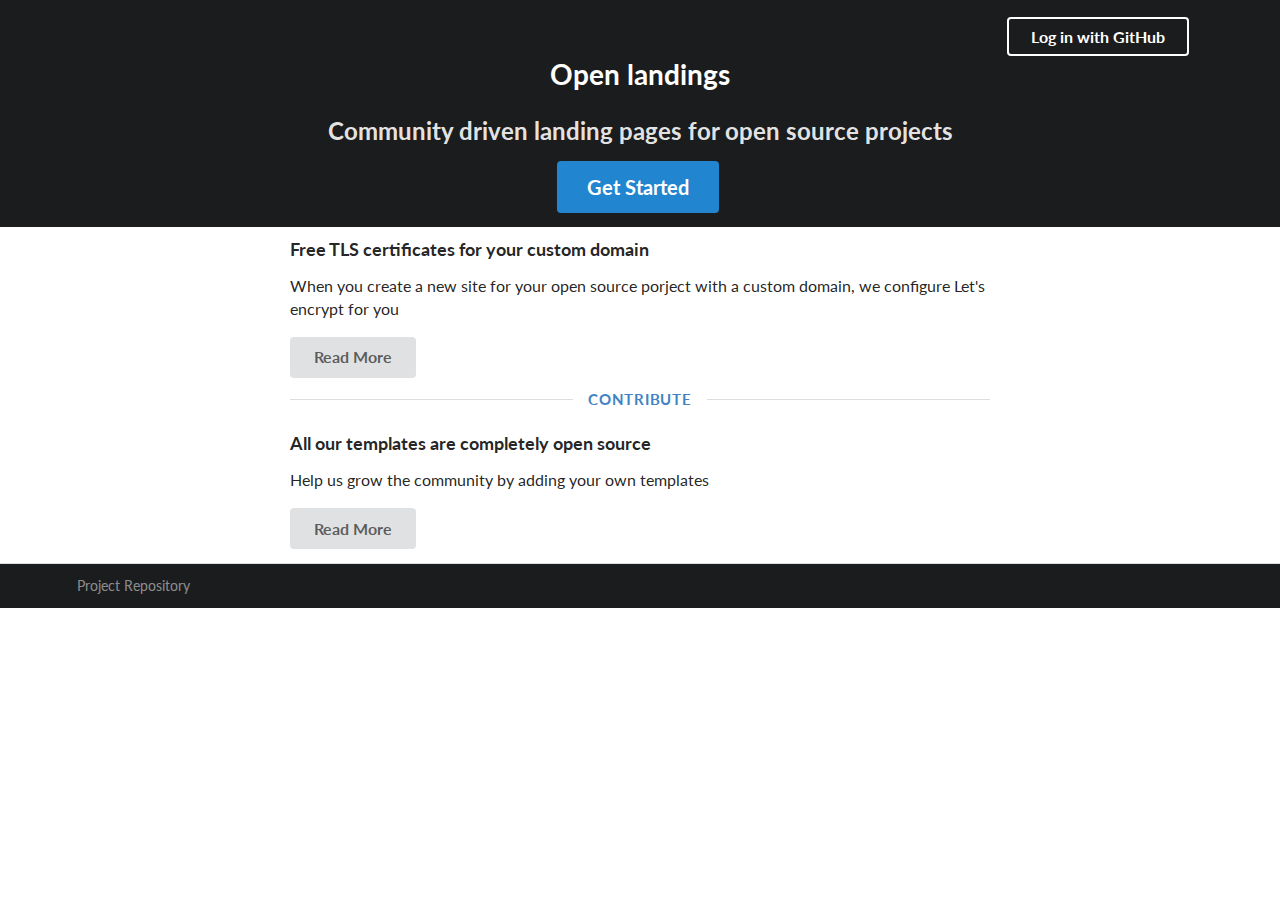
==== views/home/index.html @ f4d67067 "Add css components." ====
<!DOCTYPE html>
<html>
<head>
  <!-- Standard Meta -->
  <meta charset="utf-8" />
  <meta http-equiv="X-UA-Compatible" content="IE=edge,chrome=1" />
  <meta name="viewport" content="width=device-width, initial-scale=1.0, maximum-scale=1.0">

  <!-- Site Properties -->
  <title>Open landings</title>
  <link rel="stylesheet" type="text/css" href="/static/css/components/reset.css">
  <link rel="stylesheet" type="text/css" href="/static/css/components/site.css">
  <link rel="stylesheet" type="text/css" href="/static/css/components/container.css">
  <link rel="stylesheet" type="text/css" href="/static/css/components/grid.css">
  <link rel="stylesheet" type="text/css" href="/static/css/components/header.css">
  <link rel="stylesheet" type="text/css" href="/static/css/components/image.css">
  <link rel="stylesheet" type="text/css" href="/static/css/components/menu.css">
  <link rel="stylesheet" type="text/css" href="/static/css/components/divider.css">
  <link rel="stylesheet" type="text/css" href="/static/css/components/dropdown.css">
  <link rel="stylesheet" type="text/css" href="/static/css/components/segment.css">
  <link rel="stylesheet" type="text/css" href="/static/css/components/button.css">
  <link rel="stylesheet" type="text/css" href="/static/css/components/list.css">
  <link rel="stylesheet" type="text/css" href="/static/css/components/icon.css">

  <link rel="stylesheet" href="/static/css/octicons.css">
  <link rel="stylesheet" href="/static/css/home.css">
  <link rel="stylesheet" href="/static/css/main.css">
</head>
<body>

<!-- Page Contents -->
<div class="pusher">
  <div class="ui inverted vertical masthead center aligned segment">

    <div class="ui container">
      <div class="ui large secondary inverted menu">
	<a class="item"><span class="mega-octicon octicon-home"></span></a>
        <div class="right item">
          <a class="ui inverted button" href="/login"><span class="octicon octicon-mark-github"></span> Log in with GitHub</a>
        </div>
      </div>
    </div>

    <div class="ui text container">
      <h1 class="ui inverted header">
        Open landings
      </h1>
      <h2>Community driven landing pages for open source projects</h2>
      <a href="/login"><div class="ui huge primary button">Get Started</div></a>
    </div>

  </div>

  <div class="ui vertical stripe segment">
    <div class="ui text container">
      <h3 class="ui header">Free TLS certificates for your custom domain</h3>
      <p>When you create a new site for your open source porject with a custom domain, we configure Let's encrypt for you</p>
      <a class="ui large button">Read More</a>
      <h4 class="ui horizontal header divider">
        <a href="#">Contribute</a>
      </h4>
      <h3 class="ui header">All our templates are completely open source</h3>
      <p>Help us grow the community by adding your own templates</p>
      <a class="ui large button">Read More</a>
    </div>
  </div>

  <div class="ui inverted vertical footer segment">
    <div class="ui container">
      <div class="ui stackable inverted divided equal height stackable grid">
        <div class="three wide column">
          <div class="ui inverted link list">
            <a href="h" class="item"><span class="octicon octicon-mark-github"></span> Project Repository</a>
          </div>
        </div>
      </div>
    </div>
  </div>
</div>

</body>

</html>
---- static/css/components/site.css ----
/*!
 * # Semantic UI 2.1.7 - Site
 * http://github.com/semantic-org/semantic-ui/
 *
 *
 * Copyright 2015 Contributors
 * Released under the MIT license
 * http://opensource.org/licenses/MIT
 *
 */


/*******************************
             Page
*******************************/

@import url('https://fonts.googleapis.com/css?family=Lato:400,700,400italic,700italic&subset=latin');
html,
body {
  height: 100%;
}
html {
  font-size: 14px;
}
body {
  margin: 0px;
  padding: 0px;
  overflow-x: hidden;
  min-width: 320px;
  background: #ffffff;
  font-family: 'Lato', 'Helvetica Neue', Arial, Helvetica, sans-serif;
  font-size: 14px;
  line-height: 1.4285em;
  color: rgba(0, 0, 0, 0.87);
  font-smoothing: antialiased;
}


/*******************************
             Headers
*******************************/

h1,
h2,
h3,
h4,
h5 {
  font-family: 'Lato', 'Helvetica Neue', Arial, Helvetica, sans-serif;
  line-height: 1.2857em;
  margin: calc(2rem -  0.14285em ) 0em 1rem;
  font-weight: bold;
  padding: 0em;
}
h1 {
  min-height: 1rem;
  font-size: 2rem;
}
h2 {
  font-size: 1.714rem;
}
h3 {
  font-size: 1.28rem;
}
h4 {
  font-size: 1.071rem;
}
h5 {
  font-size: 1rem;
}
h1:first-child,
h2:first-child,
h3:first-child,
h4:first-child,
h5:first-child {
  margin-top: 0em;
}
h1:last-child,
h2:last-child,
h3:last-child,
h4:last-child,
h5:last-child {
  margin-bottom: 0em;
}


/*******************************
             Text
*******************************/

p {
  margin: 0em 0em 1em;
  line-height: 1.4285em;
}
p:first-child {
  margin-top: 0em;
}
p:last-child {
  margin-bottom: 0em;
}

/*-------------------
        Links
--------------------*/

a {
  color: #4183c4;
  text-decoration: none;
}
a:hover {
  color: #1e70bf;
  text-decoration: none;
}


/*******************************
          Highlighting
*******************************/


/* Site */
::-webkit-selection {
  background-color: #cce2ff;
  color: rgba(0, 0, 0, 0.87);
}
::-moz-selection {
  background-color: #cce2ff;
  color: rgba(0, 0, 0, 0.87);
}
::selection {
  background-color: #cce2ff;
  color: rgba(0, 0, 0, 0.87);
}

/* Form */
textarea::-webkit-selection,
input::-webkit-selection {
  background-color: rgba(100, 100, 100, 0.4);
  color: rgba(0, 0, 0, 0.87);
}
textarea::-moz-selection,
input::-moz-selection {
  background-color: rgba(100, 100, 100, 0.4);
  color: rgba(0, 0, 0, 0.87);
}
textarea::selection,
input::selection {
  background-color: rgba(100, 100, 100, 0.4);
  color: rgba(0, 0, 0, 0.87);
}


/*******************************
        Global Overrides
*******************************/



/*******************************
         Site Overrides
*******************************/
---- static/css/components/container.css ----
/*!
 * # Semantic UI 2.1.7 - Container
 * http://github.com/semantic-org/semantic-ui/
 *
 *
 * Copyright 2015 Contributors
 * Released under the MIT license
 * http://opensource.org/licenses/MIT
 *
 */


/*******************************
            Container
*******************************/


/* All Sizes */
.ui.container {
  display: block;
  max-width: 100% !important;
}

/* Mobile */
@media only screen and (max-width: 767px) {
  .ui.container {
    width: auto !important;
    margin-left: 1em !important;
    margin-right: 1em !important;
  }
  .ui.grid.container {
    width: auto !important;
  }
  .ui.relaxed.grid.container {
    width: auto !important;
  }
  .ui.very.relaxed.grid.container {
    width: auto !important;
  }
}

/* Tablet */
@media only screen and (min-width: 768px) and (max-width: 991px) {
  .ui.container {
    width: 723px;
    margin-left: auto !important;
    margin-right: auto !important;
  }
  .ui.grid.container {
    width: calc( 723px  +  2rem ) !important;
  }
  .ui.relaxed.grid.container {
    width: calc( 723px  +  3rem ) !important;
  }
  .ui.very.relaxed.grid.container {
    width: calc( 723px  +  5rem ) !important;
  }
}

/* Small Monitor */
@media only screen and (min-width: 992px) and (max-width: 1199px) {
  .ui.container {
    width: 933px;
    margin-left: auto !important;
    margin-right: auto !important;
  }
  .ui.grid.container {
    width: calc( 933px  +  2rem ) !important;
  }
  .ui.relaxed.grid.container {
    width: calc( 933px  +  3rem ) !important;
  }
  .ui.very.relaxed.grid.container {
    width: calc( 933px  +  5rem ) !important;
  }
}

/* Large Monitor */
@media only screen and (min-width: 1200px) {
  .ui.container {
    width: 1127px;
    margin-left: auto !important;
    margin-right: auto !important;
  }
  .ui.grid.container {
    width: calc( 1127px  +  2rem ) !important;
  }
  .ui.relaxed.grid.container {
    width: calc( 1127px  +  3rem ) !important;
  }
  .ui.very.relaxed.grid.container {
    width: calc( 1127px  +  5rem ) !important;
  }
}


/*******************************
             Types
*******************************/


/* Text Container */
.ui.text.container {
  font-family: 'Lato', 'Helvetica Neue', Arial, Helvetica, sans-serif;
  max-width: 700px !important;
  line-height: 1.5;
}
.ui.text.container {
  font-size: 1.14285714rem;
}

/* Fluid */
.ui.fluid.container {
  width: 100%;
}


/*******************************
           Variations
*******************************/

.ui[class*="left aligned"].container {
  text-align: left;
}
.ui[class*="center aligned"].container {
  text-align: center;
}
.ui[class*="right aligned"].container {
  text-align: right;
}
.ui.justified.container {
  text-align: justify;
  -webkit-hyphens: auto;
     -moz-hyphens: auto;
      -ms-hyphens: auto;
          hyphens: auto;
}


/*******************************
         Theme Overrides
*******************************/



/*******************************
         Site Overrides
*******************************/
---- static/css/components/header.css ----
/*!
 * # Semantic UI 2.1.7 - Header
 * http://github.com/semantic-org/semantic-ui/
 *
 *
 * Copyright 2015 Contributors
 * Released under the MIT license
 * http://opensource.org/licenses/MIT
 *
 */


/*******************************
            Header
*******************************/


/* Standard */
.ui.header {
  border: none;
  margin: calc(2rem -  0.14285em ) 0em 1rem;
  padding: 0em 0em;
  font-family: 'Lato', 'Helvetica Neue', Arial, Helvetica, sans-serif;
  font-weight: bold;
  line-height: 1.2857em;
  text-transform: none;
  color: rgba(0, 0, 0, 0.87);
}
.ui.header:first-child {
  margin-top: -0.14285em;
}
.ui.header:last-child {
  margin-bottom: 0em;
}

/*--------------
   Sub Header
---------------*/

.ui.header .sub.header {
  display: block;
  font-weight: normal;
  padding: 0em;
  margin: 0em;
  font-size: 1rem;
  line-height: 1.2em;
  color: rgba(0, 0, 0, 0.6);
}

/*--------------
      Icon
---------------*/

.ui.header > .icon {
  display: table-cell;
  opacity: 1;
  font-size: 1.5em;
  padding-top: 0.14285em;
  vertical-align: middle;
}

/* With Text Node */
.ui.header .icon:only-child {
  display: inline-block;
  padding: 0em;
  margin-right: 0.75rem;
}

/*-------------------
        Image
--------------------*/

.ui.header > .image,
.ui.header > img {
  display: inline-block;
  margin-top: 0.14285em;
  width: 2.5em;
  height: auto;
  vertical-align: middle;
}
.ui.header > .image:only-child,
.ui.header > img:only-child {
  margin-right: 0.75rem;
}

/*--------------
     Content
---------------*/

.ui.header .content {
  display: inline-block;
  vertical-align: top;
}

/* After Image */
.ui.header > img + .content,
.ui.header > .image + .content {
  padding-left: 0.75rem;
  vertical-align: middle;
}

/* After Icon */
.ui.header > .icon + .content {
  padding-left: 0.75rem;
  display: table-cell;
  vertical-align: middle;
}

/*--------------
 Loose Coupling
---------------*/

.ui.header .ui.label {
  font-size: '';
  margin-left: 0.5rem;
  vertical-align: middle;
}

/* Positioning */
.ui.header + p {
  margin-top: 0em;
}


/*******************************
            Types
*******************************/


/*--------------
     Page
---------------*/

h1.ui.header {
  font-size: 2rem;
}
h2.ui.header {
  font-size: 1.714rem;
}
h3.ui.header {
  font-size: 1.28rem;
}
h4.ui.header {
  font-size: 1.071rem;
}
h5.ui.header {
  font-size: 1rem;
}

/* Sub Header */
h1.ui.header .sub.header {
  font-size: 1.14285714rem;
}
h2.ui.header .sub.header {
  font-size: 1.14285714rem;
}
h3.ui.header .sub.header {
  font-size: 1rem;
}
h4.ui.header .sub.header {
  font-size: 1rem;
}
h5.ui.header .sub.header {
  font-size: 0.92857143rem;
}

/*--------------
 Content Heading
---------------*/

.ui.huge.header {
  min-height: 1em;
  font-size: 2em;
}
.ui.large.header {
  font-size: 1.714em;
}
.ui.medium.header {
  font-size: 1.28em;
}
.ui.small.header {
  font-size: 1.071em;
}
.ui.tiny.header {
  font-size: 1em;
}

/* Sub Header */
.ui.huge.header .sub.header {
  font-size: 1.14285714rem;
}
.ui.large.header .sub.header {
  font-size: 1.14285714rem;
}
.ui.header .sub.header {
  font-size: 1rem;
}
.ui.small.header .sub.header {
  font-size: 1rem;
}
.ui.tiny.header .sub.header {
  font-size: 0.92857143rem;
}

/*--------------
   Sub Heading
---------------*/

.ui.sub.header {
  padding: 0em;
  margin-bottom: 0.14285714rem;
  font-weight: bold;
  font-size: 0.85714286em;
  text-transform: uppercase;
  color: '';
}
.ui.small.sub.header {
  font-size: 0.71428571em;
}
.ui.sub.header {
  font-size: 0.85714286em;
}
.ui.large.sub.header {
  font-size: 0.92857143em;
}
.ui.huge.sub.header {
  font-size: 1em;
}

/*-------------------
        Icon
--------------------*/

.ui.icon.header {
  display: inline-block;
  text-align: center;
  margin: 2rem 0em 1rem;
}
.ui.icon.header:after {
  content: '';
  display: block;
  height: 0px;
  clear: both;
  visibility: hidden;
}
.ui.icon.header:first-child {
  margin-top: 0em;
}
.ui.icon.header .icon {
  float: none;
  display: block;
  width: auto;
  height: auto;
  line-height: 1;
  padding: 0em;
  font-size: 3em;
  margin: 0em auto 0.5rem;
  opacity: 1;
}
.ui.icon.header .content {
  display: block;
}
.ui.icon.header .circular.icon {
  font-size: 2em;
}
.ui.icon.header .square.icon {
  font-size: 2em;
}
.ui.block.icon.header .icon {
  margin-bottom: 0em;
}
.ui.icon.header.aligned {
  margin-left: auto;
  margin-right: auto;
  display: block;
}


/*******************************
            States
*******************************/

.ui.disabled.header {
  opacity: 0.45;
}


/*******************************
           Variations
*******************************/


/*-------------------
      Inverted
--------------------*/

.ui.inverted.header {
  color: #ffffff;
}
.ui.inverted.header .sub.header {
  color: rgba(255, 255, 255, 0.8);
}
.ui.inverted.attached.header {
  background: #545454 -webkit-linear-gradient(transparent, rgba(0, 0, 0, 0.05));
  background: #545454 linear-gradient(transparent, rgba(0, 0, 0, 0.05));
  box-shadow: none;
  border-color: transparent;
}
.ui.inverted.block.header {
  background: #545454 -webkit-linear-gradient(transparent, rgba(0, 0, 0, 0.05));
  background: #545454 linear-gradient(transparent, rgba(0, 0, 0, 0.05));
  box-shadow: none;
}
.ui.inverted.block.header {
  border-bottom: none;
}

/*-------------------
       Colors
--------------------*/


/*--- Red ---*/

.ui.red.header {
  color: #db2828 !important;
}
a.ui.red.header:hover {
  color: #d01919 !important;
}
.ui.red.dividing.header {
  border-bottom: 2px solid #db2828;
}

/* Inverted */
.ui.inverted.red.header {
  color: #ff695e !important;
}
a.ui.inverted.red.header:hover {
  color: #ff5144 !important;
}

/*--- Orange ---*/

.ui.orange.header {
  color: #f2711c !important;
}
a.ui.orange.header:hover {
  color: #f26202 !important;
}
.ui.orange.dividing.header {
  border-bottom: 2px solid #f2711c;
}

/* Inverted */
.ui.inverted.orange.header {
  color: #ff851b !important;
}
a.ui.inverted.orange.header:hover {
  color: #ff7701 !important;
}

/*--- Olive ---*/

.ui.olive.header {
  color: #b5cc18 !important;
}
a.ui.olive.header:hover {
  color: #a7bd0d !important;
}
.ui.olive.dividing.header {
  border-bottom: 2px solid #b5cc18;
}

/* Inverted */
.ui.inverted.olive.header {
  color: #d9e778 !important;
}
a.ui.inverted.olive.header:hover {
  color: #d8ea5c !important;
}

/*--- Yellow ---*/

.ui.yellow.header {
  color: #fbbd08 !important;
}
a.ui.yellow.header:hover {
  color: #eaae00 !important;
}
.ui.yellow.dividing.header {
  border-bottom: 2px solid #fbbd08;
}

/* Inverted */
.ui.inverted.yellow.header {
  color: #ffe21f !important;
}
a.ui.inverted.yellow.header:hover {
  color: #ffdf05 !important;
}

/*--- Green ---*/

.ui.green.header {
  color: #21ba45 !important;
}
a.ui.green.header:hover {
  color: #16ab39 !important;
}
.ui.green.dividing.header {
  border-bottom: 2px solid #21ba45;
}

/* Inverted */
.ui.inverted.green.header {
  color: #2ecc40 !important;
}
a.ui.inverted.green.header:hover {
  color: #22be34 !important;
}

/*--- Teal ---*/

.ui.teal.header {
  color: #00b5ad !important;
}
a.ui.teal.header:hover {
  color: #009c95 !important;
}
.ui.teal.dividing.header {
  border-bottom: 2px solid #00b5ad;
}

/* Inverted */
.ui.inverted.teal.header {
  color: #6dffff !important;
}
a.ui.inverted.teal.header:hover {
  color: #54ffff !important;
}

/*--- Blue ---*/

.ui.blue.header {
  color: #2185d0 !important;
}
a.ui.blue.header:hover {
  color: #1678c2 !important;
}
.ui.blue.dividing.header {
  border-bottom: 2px solid #2185d0;
}

/* Inverted */
.ui.inverted.blue.header {
  color: #54c8ff !important;
}
a.ui.inverted.blue.header:hover {
  color: #3ac0ff !important;
}

/*--- Violet ---*/

.ui.violet.header {
  color: #6435c9 !important;
}
a.ui.violet.header:hover {
  color: #5829bb !important;
}
.ui.violet.dividing.header {
  border-bottom: 2px solid #6435c9;
}

/* Inverted */
.ui.inverted.violet.header {
  color: #a291fb !important;
}
a.ui.inverted.violet.header:hover {
  color: #8a73ff !important;
}

/*--- Purple ---*/

.ui.purple.header {
  color: #a333c8 !important;
}
a.ui.purple.header:hover {
  color: #9627ba !important;
}
.ui.purple.dividing.header {
  border-bottom: 2px solid #a333c8;
}

/* Inverted */
.ui.inverted.purple.header {
  color: #dc73ff !important;
}
a.ui.inverted.purple.header:hover {
  color: #d65aff !important;
}

/*--- Pink ---*/

.ui.pink.header {
  color: #e03997 !important;
}
a.ui.pink.header:hover {
  color: #e61a8d !important;
}
.ui.pink.dividing.header {
  border-bottom: 2px solid #e03997;
}

/* Inverted */
.ui.inverted.pink.header {
  color: #ff8edf !important;
}
a.ui.inverted.pink.header:hover {
  color: #ff74d8 !important;
}

/*--- Brown ---*/

.ui.brown.header {
  color: #a5673f !important;
}
a.ui.brown.header:hover {
  color: #975b33 !important;
}
.ui.brown.dividing.header {
  border-bottom: 2px solid #a5673f;
}

/* Inverted */
.ui.inverted.brown.header {
  color: #d67c1c !important;
}
a.ui.inverted.brown.header:hover {
  color: #c86f11 !important;
}

/*--- Grey ---*/

.ui.grey.header {
  color: #767676 !important;
}
a.ui.grey.header:hover {
  color: #838383 !important;
}
.ui.grey.dividing.header {
  border-bottom: 2px solid #767676;
}

/* Inverted */
.ui.inverted.grey.header {
  color: #dcddde !important;
}
a.ui.inverted.grey.header:hover {
  color: #cfd0d2 !important;
}

/*-------------------
       Aligned
--------------------*/

.ui.left.aligned.header {
  text-align: left;
}
.ui.right.aligned.header {
  text-align: right;
}
.ui.centered.header,
.ui.center.aligned.header {
  text-align: center;
}
.ui.justified.header {
  text-align: justify;
}
.ui.justified.header:after {
  display: inline-block;
  content: '';
  width: 100%;
}

/*-------------------
       Floated
--------------------*/

.ui.floated.header,
.ui[class*="left floated"].header {
  float: left;
  margin-top: 0em;
  margin-right: 0.5em;
}
.ui[class*="right floated"].header {
  float: right;
  margin-top: 0em;
  margin-left: 0.5em;
}

/*-------------------
       Fittted
--------------------*/

.ui.fitted.header {
  padding: 0em;
}

/*-------------------
      Dividing
--------------------*/

.ui.dividing.header {
  padding-bottom: 0.21428571rem;
  border-bottom: 1px solid rgba(34, 36, 38, 0.15);
}
.ui.dividing.header .sub.header {
  padding-bottom: 0.21428571rem;
}
.ui.dividing.header .icon {
  margin-bottom: 0em;
}
.ui.inverted.dividing.header {
  border-bottom-color: rgba(255, 255, 255, 0.1);
}

/*-------------------
        Block
--------------------*/

.ui.block.header {
  background: #f3f4f5;
  padding: 0.71428571rem 1rem;
  box-shadow: none;
  border: 1px solid #d4d4d5;
  border-radius: 0.28571429rem;
}
.ui.tiny.block.header {
  font-size: 0.85714286rem;
}
.ui.small.block.header {
  font-size: 0.92857143rem;
}
.ui.block.header:not(h1):not(h2):not(h3):not(h4):not(h5):not(h6) {
  font-size: 1rem;
}
.ui.large.block.header {
  font-size: 1.14285714rem;
}
.ui.huge.block.header {
  font-size: 1.42857143rem;
}

/*-------------------
       Attached
--------------------*/

.ui.attached.header {
  background: #ffffff;
  padding: 0.71428571rem 1rem;
  margin-left: -1px;
  margin-right: -1px;
  box-shadow: none;
  border: 1px solid #d4d4d5;
}
.ui.attached.block.header {
  background: #f3f4f5;
}
.ui.attached:not(.top):not(.bottom).header {
  margin-top: 0em;
  margin-bottom: 0em;
  border-top: none;
  border-radius: 0em;
}
.ui.top.attached.header {
  margin-bottom: 0em;
  border-radius: 0.28571429rem 0.28571429rem 0em 0em;
}
.ui.bottom.attached.header {
  margin-top: 0em;
  border-top: none;
  border-radius: 0em 0em 0.28571429rem 0.28571429rem;
}

/* Attached Sizes */
.ui.tiny.attached.header {
  font-size: 0.85714286em;
}
.ui.small.attached.header {
  font-size: 0.92857143em;
}
.ui.attached.header:not(h1):not(h2):not(h3):not(h4):not(h5):not(h6) {
  font-size: 1em;
}
.ui.large.attached.header {
  font-size: 1.14285714em;
}
.ui.huge.attached.header {
  font-size: 1.42857143em;
}

/*-------------------
        Sizing
--------------------*/

.ui.header:not(h1):not(h2):not(h3):not(h4):not(h5):not(h6) {
  font-size: 1.28em;
}


/*******************************
         Theme Overrides
*******************************/



/*******************************
         Site Overrides
*******************************/
---- static/css/components/image.css ----
/*!
 * # Semantic UI 2.1.7 - Image
 * http://github.com/semantic-org/semantic-ui/
 *
 *
 * Copyright 2015 Contributors
 * Released under the MIT license
 * http://opensource.org/licenses/MIT
 *
 */


/*******************************
             Image
*******************************/

.ui.image {
  position: relative;
  display: inline-block;
  vertical-align: middle;
  max-width: 100%;
  background-color: transparent;
}
img.ui.image {
  display: block;
}
.ui.image svg,
.ui.image img {
  display: block;
  max-width: 100%;
  height: auto;
}


/*******************************
            States
*******************************/

.ui.hidden.images,
.ui.hidden.image {
  display: none;
}
.ui.disabled.images,
.ui.disabled.image {
  cursor: default;
  opacity: 0.45;
}


/*******************************
          Variations
*******************************/


/*--------------
     Inline
---------------*/

.ui.inline.image,
.ui.inline.image svg,
.ui.inline.image img {
  display: inline-block;
}

/*------------------
  Vertical Aligned
-------------------*/

.ui.top.aligned.images .image,
.ui.top.aligned.image,
.ui.top.aligned.image svg,
.ui.top.aligned.image img {
  display: inline-block;
  vertical-align: top;
}
.ui.middle.aligned.images .image,
.ui.middle.aligned.image,
.ui.middle.aligned.image svg,
.ui.middle.aligned.image img {
  display: inline-block;
  vertical-align: middle;
}
.ui.bottom.aligned.images .image,
.ui.bottom.aligned.image,
.ui.bottom.aligned.image svg,
.ui.bottom.aligned.image img {
  display: inline-block;
  vertical-align: bottom;
}

/*--------------
     Rounded
---------------*/

.ui.rounded.images .image,
.ui.rounded.image,
.ui.rounded.images .image > *,
.ui.rounded.image > * {
  border-radius: 0.3125em;
}

/*--------------
    Bordered
---------------*/

.ui.bordered.images .image,
.ui.bordered.images img,
.ui.bordered.images svg,
.ui.bordered.image img,
.ui.bordered.image svg,
img.ui.bordered.image {
  border: 1px solid rgba(0, 0, 0, 0.1);
}

/*--------------
    Circular
---------------*/

.ui.circular.images,
.ui.circular.image {
  overflow: hidden;
}
.ui.circular.images .image,
.ui.circular.image,
.ui.circular.images .image > *,
.ui.circular.image > * {
  border-radius: 500rem;
}

/*--------------
     Fluid
---------------*/

.ui.fluid.images,
.ui.fluid.image,
.ui.fluid.images img,
.ui.fluid.images svg,
.ui.fluid.image svg,
.ui.fluid.image img {
  display: block;
  width: 100%;
  height: auto;
}

/*--------------
     Avatar
---------------*/

.ui.avatar.images .image,
.ui.avatar.images img,
.ui.avatar.images svg,
.ui.avatar.image img,
.ui.avatar.image svg,
.ui.avatar.image {
  margin-right: 0.25em;
  display: inline-block;
  width: 2em;
  height: 2em;
  border-radius: 500rem;
}

/*-------------------
       Spaced
--------------------*/

.ui.spaced.image {
  display: inline-block !important;
  margin-left: 0.5em;
  margin-right: 0.5em;
}
.ui[class*="left spaced"].image {
  margin-left: 0.5em;
  margin-right: 0em;
}
.ui[class*="right spaced"].image {
  margin-left: 0em;
  margin-right: 0.5em;
}

/*-------------------
       Floated
--------------------*/

.ui.floated.image,
.ui.floated.images {
  float: left;
  margin-right: 1em;
  margin-bottom: 1em;
}
.ui.right.floated.images,
.ui.right.floated.image {
  float: right;
  margin-right: 0em;
  margin-bottom: 1em;
  margin-left: 1em;
}
.ui.floated.images:last-child,
.ui.floated.image:last-child {
  margin-bottom: 0em;
}
.ui.centered.images,
.ui.centered.image {
  margin-left: auto;
  margin-right: auto;
}

/*--------------
     Sizes
---------------*/

.ui.mini.images .image,
.ui.mini.images img,
.ui.mini.images svg,
.ui.mini.image {
  width: 35px;
  height: auto;
  font-size: 0.71428571rem;
}
.ui.tiny.images .image,
.ui.tiny.images img,
.ui.tiny.images svg,
.ui.tiny.image {
  width: 80px;
  height: auto;
  font-size: 0.85714286rem;
}
.ui.small.images .image,
.ui.small.images img,
.ui.small.images svg,
.ui.small.image {
  width: 150px;
  height: auto;
  font-size: 0.92857143rem;
}
.ui.medium.images .image,
.ui.medium.images img,
.ui.medium.images svg,
.ui.medium.image {
  width: 300px;
  height: auto;
  font-size: 1rem;
}
.ui.large.images .image,
.ui.large.images img,
.ui.large.images svg,
.ui.large.image {
  width: 450px;
  height: auto;
  font-size: 1.14285714rem;
}
.ui.big.images .image,
.ui.big.images img,
.ui.big.images svg,
.ui.big.image {
  width: 600px;
  height: auto;
  font-size: 1.28571429rem;
}
.ui.huge.images .image,
.ui.huge.images img,
.ui.huge.images svg,
.ui.huge.image {
  width: 800px;
  height: auto;
  font-size: 1.42857143rem;
}
.ui.massive.images .image,
.ui.massive.images img,
.ui.massive.images svg,
.ui.massive.image {
  width: 960px;
  height: auto;
  font-size: 1.71428571rem;
}


/*******************************
              Groups
*******************************/

.ui.images {
  font-size: 0em;
  margin: 0em -0.25rem 0rem;
}
.ui.images .image,
.ui.images img,
.ui.images svg {
  display: inline-block;
  margin: 0em 0.25rem 0.5rem;
}


/*******************************
         Theme Overrides
*******************************/



/*******************************
         Site Overrides
*******************************/
---- static/css/components/menu.css ----
/*
 * # Semantic - Menu
 * http://github.com/semantic-org/semantic-ui/
 *
 *
 * Copyright 2015 Contributor
 * Released under the MIT license
 * http://opensource.org/licenses/MIT
 *
 */


/*******************************
            Standard
*******************************/


/*--------------
      Menu
---------------*/

.ui.menu {
  display: -webkit-box;
  display: -webkit-flex;
  display: -ms-flexbox;
  display: flex;
  margin: 1rem 0em;
  font-family: 'Lato', 'Helvetica Neue', Arial, Helvetica, sans-serif;
  background: #ffffff;
  font-weight: normal;
  border: 1px solid rgba(34, 36, 38, 0.15);
  box-shadow: 0px 1px 2px 0 rgba(34, 36, 38, 0.15);
  border-radius: 0.28571429rem;
  min-height: 2.85714286em;
}
.ui.menu:after {
  content: '';
  display: block;
  height: 0px;
  clear: both;
  visibility: hidden;
}
.ui.menu:first-child {
  margin-top: 0rem;
}
.ui.menu:last-child {
  margin-bottom: 0rem;
}

/*--------------
    Sub-Menu
---------------*/

.ui.menu .menu {
  margin: 0em;
}
.ui.menu:not(.vertical) > .menu {
  display: -webkit-box;
  display: -webkit-flex;
  display: -ms-flexbox;
  display: flex;
}

/*--------------
      Item
---------------*/

.ui.menu:not(.vertical) .item {
  display: -webkit-box;
  display: -webkit-flex;
  display: -ms-flexbox;
  display: flex;
  -webkit-box-align: center;
  -webkit-align-items: center;
      -ms-flex-align: center;
          align-items: center;
}
.ui.menu .item {
  position: relative;
  vertical-align: middle;
  line-height: 1;
  text-decoration: none;
  -webkit-tap-highlight-color: transparent;
  -webkit-box-flex: 0;
  -webkit-flex: 0 0 auto;
      -ms-flex: 0 0 auto;
          flex: 0 0 auto;
  -webkit-user-select: none;
     -moz-user-select: none;
      -ms-user-select: none;
          user-select: none;
  background: none;
  padding: 0.92857143em 1.14285714em;
  text-transform: none;
  color: rgba(0, 0, 0, 0.87);
  font-weight: normal;
  -webkit-transition: background 0.1s ease, box-shadow 0.1s ease, color 0.1s ease;
          transition: background 0.1s ease, box-shadow 0.1s ease, color 0.1s ease;
}
.ui.menu > .item:first-child {
  border-radius: 0.28571429rem 0px 0px 0.28571429rem;
}

/* Border */
.ui.menu .item:before {
  position: absolute;
  content: '';
  top: 0%;
  right: 0px;
  height: 100%;
  width: 1px;
  background: rgba(34, 36, 38, 0.1);
}

/*--------------
  Text Content
---------------*/

.ui.menu .text.item > *,
.ui.menu .item > a:not(.ui),
.ui.menu .item > p:only-child {
  -webkit-user-select: text;
     -moz-user-select: text;
      -ms-user-select: text;
          user-select: text;
  line-height: 1.3;
}
.ui.menu .item > p:first-child {
  margin-top: 0;
}
.ui.menu .item > p:last-child {
  margin-bottom: 0;
}

/*--------------
      Icons
---------------*/

.ui.menu .item > i.icon {
  opacity: 0.9;
  float: none;
  margin: 0em 0.35714286em 0em 0em;
}

/*--------------
     Button
---------------*/

.ui.menu:not(.vertical) .item > .button {
  position: relative;
  top: 0em;
  margin: -0.5em 0em;
  padding-bottom: 0.71428571em;
  padding-top: 0.71428571em;
  font-size: 1em;
}

/*----------------
 Grid / Container
-----------------*/

.ui.menu > .grid,
.ui.menu > .container {
  display: -webkit-box;
  display: -webkit-flex;
  display: -ms-flexbox;
  display: flex;
  -webkit-box-align: inherit;
  -webkit-align-items: inherit;
      -ms-flex-align: inherit;
          align-items: inherit;
  -webkit-box-orient: vertical;
  -webkit-box-direction: normal;
  -webkit-flex-direction: inherit;
      -ms-flex-direction: inherit;
          flex-direction: inherit;
}

/*--------------
     Inputs
---------------*/

.ui.menu .item > .input {
  width: 100%;
}
.ui.menu:not(.vertical) .item > .input {
  position: relative;
  top: 0em;
  margin: -0.5em 0em;
}
.ui.menu .item > .input input {
  font-size: 1em;
  padding-top: 0.57142857em;
  padding-bottom: 0.57142857em;
}

/*--------------
     Header
---------------*/

.ui.menu .header.item,
.ui.vertical.menu .header.item {
  margin: 0em;
  background: '';
  text-transform: normal;
  font-weight: bold;
}
.ui.vertical.menu .item > .header:not(.ui) {
  margin: 0em 0em 0.5em;
  font-size: 1em;
  font-weight: bold;
}

/*--------------
     Popup
---------------*/

.ui.menu .ui.popup {
  display: none;
}
.ui.menu .ui.visible.popup {
  display: block;
}

/*--------------
    Dropdowns
---------------*/


/* Dropdown Icon */
.ui.menu .item > i.dropdown.icon {
  padding: 0em;
  float: right;
  margin: 0em 0em 0em 1em;
}

/* Menu */
.ui.menu .dropdown.item .menu {
  left: 0px;
  min-width: calc(100% - 1px);
  border-radius: 0em 0em 0.28571429rem 0.28571429rem;
  background: #ffffff;
  margin: 0em 0px 0px;
  box-shadow: 0px 1px 3px 0px rgba(0, 0, 0, 0.08);
  -webkit-box-orient: vertical !important;
  -webkit-box-direction: normal !important;
  -webkit-flex-direction: column !important;
      -ms-flex-direction: column !important;
          flex-direction: column !important;
}

/* Menu Items */
.ui.menu .ui.dropdown .menu > .item {
  margin: 0;
  text-align: left;
  font-size: 1em !important;
  padding: 0.71428571em 1.14285714em !important;
  background: transparent !important;
  color: rgba(0, 0, 0, 0.87) !important;
  text-transform: none !important;
  font-weight: normal !important;
  box-shadow: none !important;
  -webkit-transition: none !important;
          transition: none !important;
}
.ui.menu .ui.dropdown .menu > .item:hover {
  background: rgba(0, 0, 0, 0.05) !important;
  color: rgba(0, 0, 0, 0.95) !important;
}
.ui.menu .ui.dropdown .menu > .selected.item {
  background: rgba(0, 0, 0, 0.05) !important;
  color: rgba(0, 0, 0, 0.95) !important;
}
.ui.menu .ui.dropdown .menu > .active.item {
  background: rgba(0, 0, 0, 0.03) !important;
  font-weight: bold !important;
  color: rgba(0, 0, 0, 0.95) !important;
}
.ui.menu .ui.dropdown.item .menu .item:not(.filtered) {
  display: block;
}
.ui.menu .ui.dropdown .menu > .item .icon:not(.dropdown) {
  display: inline-block;
  font-size: 1em !important;
  float: none;
  margin: 0em 0.75em 0em 0em;
}

/* Secondary */
.ui.secondary.menu .dropdown.item > .menu,
.ui.text.menu .dropdown.item > .menu {
  border-radius: 0.28571429rem;
  margin-top: 0.35714286em;
}

/* Pointing */
.ui.menu .pointing.dropdown.item .menu {
  margin-top: 0.75em;
}

/* Inverted */
.ui.inverted.menu .search.dropdown.item > .search,
.ui.inverted.menu .search.dropdown.item > .text {
  color: rgba(255, 255, 255, 0.9);
}

/* Vertical */
.ui.vertical.menu .dropdown.item > .icon {
  float: right;
  content: "\f0da";
  margin-left: 1em;
}
.ui.vertical.menu .dropdown.item .menu {
  top: 0% !important;
  left: 100%;
  min-width: 0;
  margin: 0em 0em 0em 0em;
  box-shadow: 0 1px 3px 0px rgba(0, 0, 0, 0.08);
  border-radius: 0em 0.28571429rem 0.28571429rem 0.28571429rem;
}
.ui.vertical.menu .active.dropdown.item {
  border-top-right-radius: 0em;
  border-bottom-right-radius: 0em;
}
.ui.vertical.menu .dropdown.active.item {
  box-shadow: none;
}

/* Evenly Divided */
.ui.item.menu .dropdown .menu .item {
  width: 100%;
}

/*--------------
     Labels
---------------*/

.ui.menu .item > .label {
  background: #999999;
  color: #ffffff;
  margin-left: 1em;
  padding: 0.3em 0.71428571em;
}
.ui.vertical.menu .item > .label {
  background: #999999;
  color: #ffffff;
  margin-top: -0.15em;
  margin-bottom: -0.15em;
  padding: 0.3em 0.71428571em;
}
.ui.menu .item > .floating.label {
  padding: 0.3em 0.71428571em;
}

/*--------------
     Images
---------------*/

.ui.menu .item > img:not(.ui) {
  display: inline-block;
  vertical-align: middle;
  margin: -0.3em 0em;
  width: 2.5em;
}
.ui.vertical.menu .item > img:not(.ui):only-child {
  display: block;
  max-width: 100%;
  width: auto;
}


/*******************************
          Coupling
*******************************/


/*--------------
     Sidebar
---------------*/


/* Show vertical dividers below last */
.ui.vertical.sidebar.menu > .item:first-child:before {
  display: block !important;
}
.ui.vertical.sidebar.menu > .item::before {
  top: auto;
  bottom: 0px;
}

/*--------------
    Container
---------------*/

@media only screen and (max-width: 767px) {
  .ui.menu > .ui.container {
    width: 100% !important;
    margin-left: 0em !important;
    margin-right: 0em !important;
  }
}
@media only screen and (min-width: 768px) {
  .ui.menu:not(.secondary):not(.text):not(.tabular):not(.borderless) > .container > .item:not(.right):not(.borderless):first-child {
    border-left: 1px solid rgba(34, 36, 38, 0.1);
  }
}


/*******************************
             States
*******************************/


/*--------------
      Hover
---------------*/

.ui.link.menu .item:hover,
.ui.menu .dropdown.item:hover,
.ui.menu .link.item:hover,
.ui.menu a.item:hover {
  cursor: pointer;
  background: rgba(0, 0, 0, 0.03);
  color: rgba(0, 0, 0, 0.95);
}

/*--------------
     Pressed
---------------*/

.ui.link.menu .item:active,
.ui.menu .link.item:active,
.ui.menu a.item:active {
  background: rgba(0, 0, 0, 0.03);
  color: rgba(0, 0, 0, 0.95);
}

/*--------------
     Active
---------------*/

.ui.menu .active.item {
  background: rgba(0, 0, 0, 0.05);
  color: rgba(0, 0, 0, 0.95);
  font-weight: normal;
  box-shadow: none;
}
.ui.menu .active.item > i.icon {
  opacity: 1;
}

/*--------------
  Active Hover
---------------*/

.ui.menu .active.item:hover,
.ui.vertical.menu .active.item:hover {
  background-color: rgba(0, 0, 0, 0.05);
  color: rgba(0, 0, 0, 0.95);
}

/*--------------
     Disabled
---------------*/

.ui.menu .item.disabled,
.ui.menu .item.disabled:hover {
  cursor: default;
  background-color: transparent !important;
  color: rgba(40, 40, 40, 0.3);
}


/*******************************
             Types
*******************************/


/*------------------
Floated Menu / Item
-------------------*/


/* Left Floated */
.ui.menu:not(.vertical) .left.item,
.ui.menu:not(.vertical) .left.menu {
  display: -webkit-box;
  display: -webkit-flex;
  display: -ms-flexbox;
  display: flex;
  margin-right: auto !important;
}

/* Right Floated */
.ui.menu:not(.vertical) .right.item,
.ui.menu:not(.vertical) .right.menu {
  display: -webkit-box;
  display: -webkit-flex;
  display: -ms-flexbox;
  display: flex;
  margin-left: auto !important;
}

/* Swapped Borders */
.ui.menu .right.item::before,
.ui.menu .right.menu > .item::before {
  right: auto;
  left: 0;
}

/*--------------
    Vertical
---------------*/

.ui.vertical.menu {
  display: block;
  -webkit-box-orient: vertical;
  -webkit-box-direction: normal;
  -webkit-flex-direction: column;
      -ms-flex-direction: column;
          flex-direction: column;
  background: #ffffff;
  box-shadow: 0px 1px 2px 0 rgba(34, 36, 38, 0.15);
}

/*--- Item ---*/

.ui.vertical.menu .item {
  display: block;
  background: none;
  border-top: none;
  border-right: none;
}
.ui.vertical.menu > .item:first-child {
  border-radius: 0.28571429rem 0.28571429rem 0px 0px;
}
.ui.vertical.menu > .item:last-child {
  border-radius: 0px 0px 0.28571429rem 0.28571429rem;
}

/*--- Label ---*/

.ui.vertical.menu .item > .label {
  float: right;
  text-align: center;
}

/*--- Icon ---*/

.ui.vertical.menu .item > i.icon {
  width: 1.18em;
  float: right;
  margin: 0em 0em 0em 0.5em;
}
.ui.vertical.menu .item > .label + i.icon {
  float: none;
  margin: 0em 0.5em 0em 0em;
}

/*--- Border ---*/

.ui.vertical.menu .item:before {
  position: absolute;
  content: '';
  top: 0%;
  left: 0px;
  width: 100%;
  background: rgba(34, 36, 38, 0.1);
  height: 1px;
}
.ui.vertical.menu .item:first-child:before {
  display: none !important;
}

/*--- Sub Menu ---*/

.ui.vertical.menu .item > .menu {
  margin: 0.5em -1.14285714em 0em;
}
.ui.vertical.menu .menu .item {
  background: none;
  padding: 0.5em 1.33333333em;
  font-size: 0.85714286em;
  color: rgba(0, 0, 0, 0.5);
}
.ui.vertical.menu .item .menu a.item:hover,
.ui.vertical.menu .item .menu .link.item:hover {
  color: rgba(0, 0, 0, 0.85);
}
.ui.vertical.menu .menu .item:before {
  display: none;
}

/* Vertical Active */
.ui.vertical.menu .active.item {
  background: rgba(0, 0, 0, 0.05);
  border-radius: 0em;
  box-shadow: none;
}
.ui.vertical.menu > .active.item:first-child {
  border-radius: 0.28571429rem 0.28571429rem 0em 0em;
}
.ui.vertical.menu > .active.item:last-child {
  border-radius: 0em 0em 0.28571429rem 0.28571429rem;
}
.ui.vertical.menu > .active.item:only-child {
  border-radius: 0.28571429rem;
}
.ui.vertical.menu .active.item .menu .active.item {
  border-left: none;
}
.ui.vertical.menu .item .menu .active.item {
  background-color: transparent;
  font-weight: bold;
  color: rgba(0, 0, 0, 0.95);
}

/*--------------
     Tabular
---------------*/

.ui.tabular.menu {
  border-radius: 0em;
  box-shadow: none !important;
  border: none;
  background: none transparent;
  border-bottom: 1px solid #d4d4d5;
}
.ui.tabular.fluid.menu {
  width: calc(100% +  2px ) !important;
}
.ui.tabular.menu .item {
  background: transparent;
  border-bottom: none;
  border-left: 1px solid transparent;
  border-right: 1px solid transparent;
  border-top: 2px solid transparent;
  padding: 0.92857143em 1.42857143em;
  color: rgba(0, 0, 0, 0.87);
}
.ui.tabular.menu .item:before {
  display: none;
}

/* Hover */
.ui.tabular.menu .item:hover {
  background-color: transparent;
  color: rgba(0, 0, 0, 0.8);
}

/* Active */
.ui.tabular.menu .active.item {
  background: none #ffffff;
  color: rgba(0, 0, 0, 0.95);
  border-top-width: 1px;
  border-color: #d4d4d5;
  font-weight: bold;
  margin-bottom: -1px;
  box-shadow: none;
  border-radius: 0.28571429rem 0.28571429rem 0px 0px !important;
}

/* Coupling with segment for attachment */
.ui.tabular.menu + .attached:not(.top).segment,
.ui.tabular.menu + .attached:not(.top).segment + .attached:not(.top).segment {
  border-top: none;
  margin: 0px;
  width: 100%;
}
.top.attached.segment + .ui.bottom.tabular.menu {
  position: relative;
  width: calc(100% +  2px );
  left: -1px;
}

/* Bottom Vertical Tabular */
.ui.bottom.tabular.menu {
  background: none transparent;
  border-radius: 0em;
  box-shadow: none !important;
  border-bottom: none;
  border-top: 1px solid #d4d4d5;
}
.ui.bottom.tabular.menu .item {
  background: none;
  border-left: 1px solid transparent;
  border-right: 1px solid transparent;
  border-bottom: 1px solid transparent;
  border-top: none;
}
.ui.bottom.tabular.menu .active.item {
  background: none #ffffff;
  color: rgba(0, 0, 0, 0.95);
  border-color: #d4d4d5;
  margin: -1px 0px 0px 0px;
  border-radius: 0px 0px 0.28571429rem 0.28571429rem !important;
}

/* Vertical Tabular (Left) */
.ui.vertical.tabular.menu {
  background: none transparent;
  border-radius: 0em;
  box-shadow: none !important;
  border-bottom: none;
  border-right: 1px solid #d4d4d5;
}
.ui.vertical.tabular.menu .item {
  background: none;
  border-left: 1px solid transparent;
  border-bottom: 1px solid transparent;
  border-top: 1px solid transparent;
  border-right: none;
}
.ui.vertical.tabular.menu .active.item {
  background: none #ffffff;
  color: rgba(0, 0, 0, 0.95);
  border-color: #d4d4d5;
  margin: 0px -1px 0px 0px;
  border-radius: 0.28571429rem 0px 0px 0.28571429rem !important;
}

/* Vertical Right Tabular */
.ui.vertical.right.tabular.menu {
  background: none transparent;
  border-radius: 0em;
  box-shadow: none !important;
  border-bottom: none;
  border-right: none;
  border-left: 1px solid #d4d4d5;
}
.ui.vertical.right.tabular.menu .item {
  background: none;
  border-right: 1px solid transparent;
  border-bottom: 1px solid transparent;
  border-top: 1px solid transparent;
  border-left: none;
}
.ui.vertical.right.tabular.menu .active.item {
  background: none #ffffff;
  color: rgba(0, 0, 0, 0.95);
  border-color: #d4d4d5;
  margin: 0px 0px 0px -1px;
  border-radius: 0px 0.28571429rem 0.28571429rem 0px !important;
}

/* Dropdown */
.ui.tabular.menu .active.dropdown.item {
  margin-bottom: 0px;
  border-left: 1px solid transparent;
  border-right: 1px solid transparent;
  border-top: 2px solid transparent;
  border-bottom: none;
}

/*--------------
   Pagination
---------------*/

.ui.pagination.menu {
  margin: 0em;
  display: -webkit-inline-box;
  display: -webkit-inline-flex;
  display: -ms-inline-flexbox;
  display: inline-flex;
  vertical-align: middle;
}
.ui.pagination.menu .item:last-child {
  border-radius: 0em 0.28571429rem 0.28571429rem 0em;
}
.ui.compact.menu .item:last-child {
  border-radius: 0em 0.28571429rem 0.28571429rem 0em;
}
.ui.pagination.menu .item:last-child:before {
  display: none;
}
.ui.pagination.menu .item {
  min-width: 3em;
  text-align: center;
}
.ui.pagination.menu .icon.item i.icon {
  vertical-align: top;
}

/* Active */
.ui.pagination.menu .active.item {
  border-top: none;
  padding-top: 0.92857143em;
  background-color: rgba(0, 0, 0, 0.05);
  color: rgba(0, 0, 0, 0.95);
  box-shadow: none;
}

/*--------------
   Secondary
---------------*/

.ui.secondary.menu {
  background: none;
  margin-left: -0.35714286em;
  margin-right: -0.35714286em;
  border-radius: 0em;
  border: none;
  box-shadow: none;
}

/* Item */
.ui.secondary.menu .item {
  -webkit-align-self: center;
      -ms-flex-item-align: center;
          align-self: center;
  box-shadow: none;
  border: none;
  padding: 0.71428571em 0.92857143em;
  margin: 0em 0.35714286em;
  background: none;
  -webkit-transition: color 0.1s ease;
          transition: color 0.1s ease;
  border-radius: 0.28571429rem;
}

/* No Divider */
.ui.secondary.menu .item:before {
  display: none !important;
}

/* Header */
.ui.secondary.menu .header.item {
  border-radius: 0em;
  border-right: none;
  background: none transparent;
}

/* Image */
.ui.secondary.menu .item > img:not(.ui) {
  margin: 0em;
}

/* Hover */
.ui.secondary.menu .dropdown.item:hover,
.ui.secondary.menu .link.item:hover,
.ui.secondary.menu a.item:hover {
  background: rgba(0, 0, 0, 0.05);
  color: rgba(0, 0, 0, 0.95);
}

/* Active */
.ui.secondary.menu .active.item {
  box-shadow: none;
  background: rgba(0, 0, 0, 0.05);
  color: rgba(0, 0, 0, 0.95);
  border-radius: 0.28571429rem;
}

/* Active Hover */
.ui.secondary.menu .active.item:hover {
  box-shadow: none;
  background: rgba(0, 0, 0, 0.05);
  color: rgba(0, 0, 0, 0.95);
}

/* Inverted */
.ui.secondary.inverted.menu .link.item,
.ui.secondary.inverted.menu a.item {
  color: rgba(255, 255, 255, 0.7) !important;
}
.ui.secondary.inverted.menu .dropdown.item:hover,
.ui.secondary.inverted.menu .link.item:hover,
.ui.secondary.inverted.menu a.item:hover {
  background: rgba(255, 255, 255, 0.08);
  color: #ffffff !important;
}
.ui.secondary.inverted.menu .active.item {
  background: rgba(255, 255, 255, 0.15);
  color: #ffffff !important;
}

/* Fix item margins */
.ui.secondary.item.menu {
  margin-left: 0em;
  margin-right: 0em;
}
.ui.secondary.item.menu .item:last-child {
  margin-right: 0em;
}
.ui.secondary.attached.menu {
  box-shadow: none;
}

/* Sub Menu */
.ui.vertical.secondary.menu .item:not(.dropdown) > .menu {
  margin: 0em -0.92857143em;
}
.ui.vertical.secondary.menu .item:not(.dropdown) > .menu > .item {
  margin: 0em;
  padding: 0.5em 1.33333333em;
}

/*---------------------
   Secondary Vertical
-----------------------*/

.ui.secondary.vertical.menu > .item {
  border: none;
  margin: 0em 0em 0.35714286em;
  border-radius: 0.28571429rem !important;
}
.ui.secondary.vertical.menu > .header.item {
  border-radius: 0em;
}

/* Sub Menu */
.ui.vertical.secondary.menu .item > .menu .item {
  background-color: transparent;
}

/* Inverted */
.ui.secondary.inverted.menu {
  background-color: transparent;
}

/*---------------------
   Secondary Pointing
-----------------------*/

.ui.secondary.pointing.menu {
  margin-left: 0em;
  margin-right: 0em;
  border-bottom: 2px solid rgba(34, 36, 38, 0.15);
}
.ui.secondary.pointing.menu .item {
  border-bottom-color: transparent;
  border-bottom-style: solid;
  border-radius: 0em;
  -webkit-align-self: flex-end;
      -ms-flex-item-align: end;
          align-self: flex-end;
  margin: 0em 0em -2px;
  padding: 0.85714286em 1.14285714em;
  border-bottom-width: 2px;
  -webkit-transition: color 0.1s ease;
          transition: color 0.1s ease;
}

/* Item Types */
.ui.secondary.pointing.menu .header.item {
  color: rgba(0, 0, 0, 0.85) !important;
}
.ui.secondary.pointing.menu .text.item {
  box-shadow: none !important;
}
.ui.secondary.pointing.menu .item:after {
  display: none;
}

/* Hover */
.ui.secondary.pointing.menu .dropdown.item:hover,
.ui.secondary.pointing.menu .link.item:hover,
.ui.secondary.pointing.menu a.item:hover {
  background-color: transparent;
  color: rgba(0, 0, 0, 0.87);
}

/* Pressed */
.ui.secondary.pointing.menu .dropdown.item:active,
.ui.secondary.pointing.menu .link.item:active,
.ui.secondary.pointing.menu a.item:active {
  background-color: transparent;
  border-color: rgba(34, 36, 38, 0.15);
}

/* Active */
.ui.secondary.pointing.menu .active.item {
  background-color: transparent;
  box-shadow: none;
  border-color: #1b1c1d;
  font-weight: bold;
  color: rgba(0, 0, 0, 0.95);
}

/* Active Hover */
.ui.secondary.pointing.menu .active.item:hover {
  border-color: #1b1c1d;
  color: rgba(0, 0, 0, 0.95);
}

/* Active Dropdown */
.ui.secondary.pointing.menu .active.dropdown.item {
  border-color: transparent;
}

/* Vertical Pointing */
.ui.secondary.vertical.pointing.menu {
  border-bottom-width: 0px;
  border-right-width: 2px;
  border-right-style: solid;
  border-right-color: rgba(34, 36, 38, 0.15);
}
.ui.secondary.vertical.pointing.menu .item {
  border-bottom: none;
  border-right-style: solid;
  border-right-color: transparent;
  border-radius: 0em !important;
  margin: 0em -2px 0em 0em;
  border-right-width: 2px;
}

/* Vertical Active */
.ui.secondary.vertical.pointing.menu .active.item {
  border-color: #1b1c1d;
}

/* Inverted */
.ui.secondary.inverted.pointing.menu {
  border-color: rgba(255, 255, 255, 0.1);
}
.ui.secondary.inverted.pointing.menu {
  border-width: 2px;
  border-color: rgba(34, 36, 38, 0.15);
}
.ui.secondary.inverted.pointing.menu .item {
  color: rgba(255, 255, 255, 0.9);
}
.ui.secondary.inverted.pointing.menu .header.item {
  color: #ffffff !important;
}

/* Hover */
.ui.secondary.inverted.pointing.menu .item:hover {
  color: rgba(0, 0, 0, 0.95);
}

/* Active */
.ui.secondary.inverted.pointing.menu .active.item {
  border-color: #ffffff;
  color: #ffffff;
}

/*--------------
    Text Menu
---------------*/

.ui.text.menu {
  background: none transparent;
  border-radius: 0px;
  box-shadow: none;
  border: none;
  margin: 1em -0.5em;
}
.ui.text.menu .item {
  border-radius: 0px;
  box-shadow: none;
  -webkit-align-self: center;
      -ms-flex-item-align: center;
          align-self: center;
  margin: 0em 0em;
  padding: 0.35714286em 0.5em;
  font-weight: normal;
  color: rgba(0, 0, 0, 0.6);
  -webkit-transition: opacity 0.1s ease;
          transition: opacity 0.1s ease;
}

/* Border */
.ui.text.menu .item:before,
.ui.text.menu .menu .item:before {
  display: none !important;
}

/* Header */
.ui.text.menu .header.item {
  background-color: transparent;
  opacity: 1;
  color: rgba(0, 0, 0, 0.85);
  font-size: 0.92857143em;
  text-transform: uppercase;
  font-weight: bold;
}

/* Image */
.ui.text.menu .item > img:not(.ui) {
  margin: 0em;
}

/*--- fluid text ---*/

.ui.text.item.menu .item {
  margin: 0em;
}

/*--- vertical text ---*/

.ui.vertical.text.menu {
  margin: 1em 0em;
}
.ui.vertical.text.menu:first-child {
  margin-top: 0rem;
}
.ui.vertical.text.menu:last-child {
  margin-bottom: 0rem;
}
.ui.vertical.text.menu .item {
  margin: 0.57142857em 0em;
}
.ui.vertical.text.menu .item > i.icon {
  float: none;
  margin: 0em 0.35714286em 0em 0em;
}
.ui.vertical.text.menu .header.item {
  margin: 0.57142857em 0em 0.71428571em;
}

/* Vertical Sub Menu */
.ui.vertical.text.menu .item:not(.dropdown) > .menu {
  margin: 0em;
}
.ui.vertical.text.menu .item:not(.dropdown) > .menu > .item {
  margin: 0em;
  padding: 0.5em 0em;
}

/*--- hover ---*/

.ui.text.menu .item:hover {
  opacity: 1;
  background-color: transparent;
}

/*--- active ---*/

.ui.text.menu .active.item {
  background-color: transparent;
  border: none;
  box-shadow: none;
  font-weight: normal;
  color: rgba(0, 0, 0, 0.95);
}

/*--- active hover ---*/

.ui.text.menu .active.item:hover {
  background-color: transparent;
}

/* Disable Bariations */
.ui.text.pointing.menu .active.item:after {
  box-shadow: none;
}
.ui.text.attached.menu {
  box-shadow: none;
}

/* Inverted */
.ui.inverted.text.menu,
.ui.inverted.text.menu .item,
.ui.inverted.text.menu .item:hover,
.ui.inverted.text.menu .active.item {
  background-color: transparent !important;
}

/* Fluid */
.ui.fluid.text.menu {
  margin-left: 0em;
  margin-right: 0em;
}

/*--------------
    Icon Only
---------------*/


/* Vertical Menu */
.ui.vertical.icon.menu {
  display: inline-block;
  width: auto;
}

/* Item */
.ui.icon.menu .item {
  height: auto;
  text-align: center;
  color: #1b1c1d;
}

/* Icon */
.ui.icon.menu .item > .icon:not(.dropdown) {
  margin: 0;
  opacity: 1;
}

/* Icon Gylph */
.ui.icon.menu .icon:before {
  opacity: 1;
}

/* (x) Item Icon */
.ui.menu .icon.item > .icon {
  width: auto;
  margin: 0em auto;
}

/* Vertical Icon */
.ui.vertical.icon.menu .item > .icon:not(.dropdown) {
  display: block;
  opacity: 1;
  margin: 0em auto;
  float: none;
}

/* Inverted */
.ui.inverted.icon.menu .item {
  color: #ffffff;
}

/*--------------
   Labeled Icon
---------------*/


/* Menu */
.ui.labeled.icon.menu {
  text-align: center;
}

/* Item */
.ui.labeled.icon.menu .item {
  min-width: 6em;
  -webkit-box-orient: vertical;
  -webkit-box-direction: normal;
  -webkit-flex-direction: column;
      -ms-flex-direction: column;
          flex-direction: column;
}

/* Icon */
.ui.labeled.icon.menu .item > .icon:not(.dropdown) {
  height: 1em;
  display: block;
  font-size: 1.71428571em !important;
  margin: 0em auto 0.5rem !important;
}

/* Fluid */
.ui.fluid.labeled.icon.menu > .item {
  min-width: 0em;
}


/*******************************
           Variations
*******************************/


/*--------------
    Stackable
---------------*/

@media only screen and (max-width: 767px) {
  .ui.stackable.menu {
    -webkit-box-orient: vertical;
    -webkit-box-direction: normal;
    -webkit-flex-direction: column;
        -ms-flex-direction: column;
            flex-direction: column;
  }
  .ui.stackable.menu .item {
    width: 100% !important;
  }
  .ui.stackable.menu .item:before {
    position: absolute;
    content: '';
    top: auto;
    bottom: 0px;
    left: 0px;
    width: 100%;
    background: rgba(34, 36, 38, 0.1);
    height: 1px;
  }
}

/*--------------
     Colors
---------------*/


/*--- Standard Colors  ---*/

.ui.menu .red.active.item,
.ui.red.menu .active.item {
  border-color: #db2828 !important;
  color: #db2828 !important;
}
.ui.menu .orange.active.item,
.ui.orange.menu .active.item {
  border-color: #f2711c !important;
  color: #f2711c !important;
}
.ui.menu .yellow.active.item,
.ui.yellow.menu .active.item {
  border-color: #fbbd08 !important;
  color: #fbbd08 !important;
}
.ui.menu .olive.active.item,
.ui.olive.menu .active.item {
  border-color: #b5cc18 !important;
  color: #b5cc18 !important;
}
.ui.menu .green.active.item,
.ui.green.menu .active.item {
  border-color: #21ba45 !important;
  color: #21ba45 !important;
}
.ui.menu .teal.active.item,
.ui.teal.menu .active.item {
  border-color: #00b5ad !important;
  color: #00b5ad !important;
}
.ui.menu .blue.active.item,
.ui.blue.menu .active.item {
  border-color: #2185d0 !important;
  color: #2185d0 !important;
}
.ui.menu .violet.active.item,
.ui.violet.menu .active.item {
  border-color: #6435c9 !important;
  color: #6435c9 !important;
}
.ui.menu .purple.active.item,
.ui.purple.menu .active.item {
  border-color: #a333c8 !important;
  color: #a333c8 !important;
}
.ui.menu .pink.active.item,
.ui.pink.menu .active.item {
  border-color: #e03997 !important;
  color: #e03997 !important;
}
.ui.menu .brown.active.item,
.ui.brown.menu .active.item {
  border-color: #a5673f !important;
  color: #a5673f !important;
}
.ui.menu .grey.active.item,
.ui.grey.menu .active.item {
  border-color: #767676 !important;
  color: #767676 !important;
}

/*--------------
    Inverted
---------------*/

.ui.inverted.menu {
  border: 0px solid transparent;
  background: #1b1c1d;
  box-shadow: none;
}

/* Menu Item */
.ui.inverted.menu .item,
.ui.inverted.menu .item > a:not(.ui) {
  background: transparent;
  color: rgba(255, 255, 255, 0.9);
}
.ui.inverted.menu .item.menu {
  background: transparent;
}

/*--- Border ---*/

.ui.inverted.menu .item:before {
  background: rgba(255, 255, 255, 0.08);
}
.ui.vertical.inverted.menu .item:before {
  background: rgba(255, 255, 255, 0.08);
}

/* Sub Menu */
.ui.vertical.inverted.menu .menu .item,
.ui.vertical.inverted.menu .menu .item a:not(.ui) {
  color: rgba(255, 255, 255, 0.5);
}

/* Header */
.ui.inverted.menu .header.item {
  margin: 0em;
  background: transparent;
  box-shadow: none;
}

/* Disabled */
.ui.inverted.menu .item.disabled,
.ui.inverted.menu .item.disabled:hover {
  color: rgba(225, 225, 225, 0.3);
}

/*--- Hover ---*/

.ui.link.inverted.menu .item:hover,
.ui.inverted.menu .dropdown.item:hover,
.ui.inverted.menu .link.item:hover,
.ui.inverted.menu a.item:hover {
  background: rgba(255, 255, 255, 0.08);
  color: #ffffff;
}
.ui.vertical.inverted.menu .item .menu a.item:hover,
.ui.vertical.inverted.menu .item .menu .link.item:hover {
  background: transparent;
  color: #ffffff;
}

/*--- Pressed ---*/

.ui.inverted.menu a.item:active,
.ui.inverted.menu .link.item:active,
.ui.inverted.menu a.item:active {
  background: rgba(255, 255, 255, 0.08);
  color: #ffffff;
}

/*--- Active ---*/

.ui.inverted.menu .active.item {
  background: rgba(255, 255, 255, 0.15);
  color: #ffffff !important;
}
.ui.inverted.vertical.menu .item .menu .active.item {
  background: transparent;
  color: #ffffff;
}
.ui.inverted.pointing.menu .active.item:after {
  background: #3d3e3f !important;
  margin: 0em !important;
  box-shadow: none !important;
  border: none !important;
}

/*--- Active Hover ---*/

.ui.inverted.menu .active.item:hover {
  background: rgba(255, 255, 255, 0.15);
  color: #ffffff !important;
}
.ui.inverted.pointing.menu .active.item:hover:after {
  background: #3d3e3f !important;
}

/*--------------
     Floated
---------------*/

.ui.floated.menu {
  float: left;
  margin: 0rem 0.5rem 0rem 0rem;
}
.ui.floated.menu .item:last-child:before {
  display: none;
}
.ui.right.floated.menu {
  float: right;
  margin: 0rem 0rem 0rem 0.5rem;
}

/*--------------
    Inverted
---------------*/


/* Red */
.ui.inverted.menu .red.active.item,
.ui.inverted.red.menu {
  background-color: #db2828;
}
.ui.inverted.red.menu .item:before {
  background-color: rgba(34, 36, 38, 0.1);
}
.ui.inverted.red.menu .active.item {
  background-color: rgba(0, 0, 0, 0.1) !important;
}

/* Orange */
.ui.inverted.menu .orange.active.item,
.ui.inverted.orange.menu {
  background-color: #f2711c;
}
.ui.inverted.orange.menu .item:before {
  background-color: rgba(34, 36, 38, 0.1);
}
.ui.inverted.orange.menu .active.item {
  background-color: rgba(0, 0, 0, 0.1) !important;
}

/* Yellow */
.ui.inverted.menu .yellow.active.item,
.ui.inverted.yellow.menu {
  background-color: #fbbd08;
}
.ui.inverted.yellow.menu .item:before {
  background-color: rgba(34, 36, 38, 0.1);
}
.ui.inverted.yellow.menu .active.item {
  background-color: rgba(0, 0, 0, 0.1) !important;
}

/* Olive */
.ui.inverted.menu .olive.active.item,
.ui.inverted.olive.menu {
  background-color: #b5cc18;
}
.ui.inverted.olive.menu .item:before {
  background-color: rgba(34, 36, 38, 0.1);
}
.ui.inverted.olive.menu .active.item {
  background-color: rgba(0, 0, 0, 0.1) !important;
}

/* Green */
.ui.inverted.menu .green.active.item,
.ui.inverted.green.menu {
  background-color: #21ba45;
}
.ui.inverted.green.menu .item:before {
  background-color: rgba(34, 36, 38, 0.1);
}
.ui.inverted.green.menu .active.item {
  background-color: rgba(0, 0, 0, 0.1) !important;
}

/* Teal */
.ui.inverted.menu .teal.active.item,
.ui.inverted.teal.menu {
  background-color: #00b5ad;
}
.ui.inverted.teal.menu .item:before {
  background-color: rgba(34, 36, 38, 0.1);
}
.ui.inverted.teal.menu .active.item {
  background-color: rgba(0, 0, 0, 0.1) !important;
}

/* Blue */
.ui.inverted.menu .blue.active.item,
.ui.inverted.blue.menu {
  background-color: #2185d0;
}
.ui.inverted.blue.menu .item:before {
  background-color: rgba(34, 36, 38, 0.1);
}
.ui.inverted.blue.menu .active.item {
  background-color: rgba(0, 0, 0, 0.1) !important;
}

/* Violet */
.ui.inverted.menu .violet.active.item,
.ui.inverted.violet.menu {
  background-color: #6435c9;
}
.ui.inverted.violet.menu .item:before {
  background-color: rgba(34, 36, 38, 0.1);
}
.ui.inverted.violet.menu .active.item {
  background-color: rgba(0, 0, 0, 0.1) !important;
}

/* Purple */
.ui.inverted.menu .purple.active.item,
.ui.inverted.purple.menu {
  background-color: #a333c8;
}
.ui.inverted.purple.menu .item:before {
  background-color: rgba(34, 36, 38, 0.1);
}
.ui.inverted.purple.menu .active.item {
  background-color: rgba(0, 0, 0, 0.1) !important;
}

/* Pink */
.ui.inverted.menu .pink.active.item,
.ui.inverted.pink.menu {
  background-color: #e03997;
}
.ui.inverted.pink.menu .item:before {
  background-color: rgba(34, 36, 38, 0.1);
}
.ui.inverted.pink.menu .active.item {
  background-color: rgba(0, 0, 0, 0.1) !important;
}

/* Brown */
.ui.inverted.menu .brown.active.item,
.ui.inverted.brown.menu {
  background-color: #a5673f;
}
.ui.inverted.brown.menu .item:before {
  background-color: rgba(34, 36, 38, 0.1);
}
.ui.inverted.brown.menu .active.item {
  background-color: rgba(0, 0, 0, 0.1) !important;
}

/* Grey */
.ui.inverted.menu .grey.active.item,
.ui.inverted.grey.menu {
  background-color: #767676;
}
.ui.inverted.grey.menu .item:before {
  background-color: rgba(34, 36, 38, 0.1);
}
.ui.inverted.grey.menu .active.item {
  background-color: rgba(0, 0, 0, 0.1) !important;
}

/*--------------
     Fitted
---------------*/

.ui.fitted.menu .item,
.ui.fitted.menu .item .menu .item,
.ui.menu .fitted.item {
  padding: 0em;
}
.ui.horizontally.fitted.menu .item,
.ui.horizontally.fitted.menu .item .menu .item,
.ui.menu .horizontally.fitted.item {
  padding-top: 0.92857143em;
  padding-bottom: 0.92857143em;
}
.ui.vertically.fitted.menu .item,
.ui.vertically.fitted.menu .item .menu .item,
.ui.menu .vertically.fitted.item {
  padding-left: 1.14285714em;
  padding-right: 1.14285714em;
}

/*--------------
   Borderless
---------------*/

.ui.borderless.menu .item:before,
.ui.borderless.menu .item .menu .item:before,
.ui.menu .borderless.item:before {
  background: none !important;
}

/*-------------------
       Compact
--------------------*/

.ui.compact.menu {
  display: -webkit-inline-box;
  display: -webkit-inline-flex;
  display: -ms-inline-flexbox;
  display: inline-flex;
  margin: 0em;
  vertical-align: middle;
}
.ui.compact.vertical.menu {
  display: inline-block;
}
.ui.compact.menu .item:last-child {
  border-radius: 0em 0.28571429rem 0.28571429rem 0em;
}
.ui.compact.menu .item:last-child:before {
  display: none;
}
.ui.compact.vertical.menu {
  width: auto !important;
}
.ui.compact.vertical.menu .item:last-child::before {
  display: block;
}

/*-------------------
        Fluid
--------------------*/

.ui.menu.fluid,
.ui.vertical.menu.fluid {
  width: 100% !important;
}

/*-------------------
      Evenly Sized
--------------------*/

.ui.item.menu,
.ui.item.menu .item {
  width: 100%;
  padding-left: 0em !important;
  padding-right: 0em !important;
  margin-left: 0em !important;
  margin-right: 0em !important;
  text-align: center;
  -webkit-box-pack: center;
  -webkit-justify-content: center;
      -ms-flex-pack: center;
          justify-content: center;
}
.ui.item.menu .item:last-child:before {
  display: none;
}
.ui.menu.two.item .item {
  width: 50%;
}
.ui.menu.three.item .item {
  width: 33.333%;
}
.ui.menu.four.item .item {
  width: 25%;
}
.ui.menu.five.item .item {
  width: 20%;
}
.ui.menu.six.item .item {
  width: 16.666%;
}
.ui.menu.seven.item .item {
  width: 14.285%;
}
.ui.menu.eight.item .item {
  width: 12.500%;
}
.ui.menu.nine.item .item {
  width: 11.11%;
}
.ui.menu.ten.item .item {
  width: 10.0%;
}
.ui.menu.eleven.item .item {
  width: 9.09%;
}
.ui.menu.twelve.item .item {
  width: 8.333%;
}

/*--------------
     Fixed
---------------*/

.ui.menu.fixed {
  position: fixed;
  z-index: 101;
  margin: 0em;
  width: 100%;
}
.ui.menu.fixed,
.ui.menu.fixed .item:first-child,
.ui.menu.fixed .item:last-child {
  border-radius: 0px !important;
}
.ui.fixed.menu,
.ui[class*="top fixed"].menu {
  top: 0px;
  left: 0px;
  right: auto;
  bottom: auto;
}
.ui[class*="top fixed"].menu {
  border-top: none;
  border-left: none;
  border-right: none;
}
.ui[class*="right fixed"].menu {
  border-top: none;
  border-bottom: none;
  border-right: none;
  top: 0px;
  right: 0px;
  left: auto;
  bottom: auto;
  width: auto;
  height: 100%;
}
.ui[class*="bottom fixed"].menu {
  border-bottom: none;
  border-left: none;
  border-right: none;
  bottom: 0px;
  left: 0px;
  top: auto;
  right: auto;
}
.ui[class*="left fixed"].menu {
  border-top: none;
  border-bottom: none;
  border-left: none;
  top: 0px;
  left: 0px;
  right: auto;
  bottom: auto;
  width: auto;
  height: 100%;
}

/* Coupling with Grid */
.ui.fixed.menu + .ui.grid {
  padding-top: 2.75rem;
}

/*-------------------
       Pointing
--------------------*/

.ui.pointing.menu .item:after {
  visibility: hidden;
  position: absolute;
  content: '';
  top: 100%;
  left: 50%;
  -webkit-transform: translateX(-50%) translateY(-50%) rotate(45deg);
      -ms-transform: translateX(-50%) translateY(-50%) rotate(45deg);
          transform: translateX(-50%) translateY(-50%) rotate(45deg);
  background: none;
  margin: 0.5px 0em 0em;
  width: 0.57142857em;
  height: 0.57142857em;
  border: none;
  border-bottom: 1px solid #d4d4d5;
  border-right: 1px solid #d4d4d5;
  z-index: 2;
  -webkit-transition: background 0.1s ease;
          transition: background 0.1s ease;
}
.ui.vertical.pointing.menu .item:after {
  position: absolute;
  top: 50%;
  right: 0%;
  bottom: auto;
  left: auto;
  -webkit-transform: translateX(50%) translateY(-50%) rotate(45deg);
      -ms-transform: translateX(50%) translateY(-50%) rotate(45deg);
          transform: translateX(50%) translateY(-50%) rotate(45deg);
  margin: 0em -0.5px 0em 0em;
  border: none;
  border-top: 1px solid #d4d4d5;
  border-right: 1px solid #d4d4d5;
}

/* Active */
.ui.pointing.menu .active.item:after {
  visibility: visible;
}
.ui.pointing.menu .active.dropdown.item:after {
  visibility: hidden;
}

/* Don't double up pointers */
.ui.pointing.menu .dropdown.active.item:after,
.ui.pointing.menu .active.item .menu .active.item:after {
  display: none;
}

/* Colors */
.ui.pointing.menu .active.item:hover:after {
  background-color: #f2f2f2;
}
.ui.pointing.menu .active.item:after {
  background-color: #f2f2f2;
}
.ui.pointing.menu .active.item:hover:after {
  background-color: #f2f2f2;
}
.ui.vertical.pointing.menu .active.item:hover:after {
  background-color: #f2f2f2;
}
.ui.vertical.pointing.menu .active.item:after {
  background-color: #f2f2f2;
}
.ui.vertical.pointing.menu .menu .active.item:after {
  background-color: #ffffff;
}

/*--------------
    Attached
---------------*/


/* Middle */
.ui.attached.menu {
  top: 0px;
  bottom: 0px;
  border-radius: 0px;
  margin: 0em -1px;
  width: calc(100% +  2px );
  max-width: calc(100% +  2px );
  box-shadow: none;
}
.ui.attached + .ui.attached.menu:not(.top) {
  border-top: none;
}

/* Top */
.ui[class*="top attached"].menu {
  bottom: 0px;
  margin-bottom: 0em;
  top: 0px;
  margin-top: 1rem;
  border-radius: 0.28571429rem 0.28571429rem 0em 0em;
}
.ui.menu[class*="top attached"]:first-child {
  margin-top: 0em;
}

/* Bottom */
.ui[class*="bottom attached"].menu {
  bottom: 0px;
  margin-top: 0em;
  top: 0px;
  margin-bottom: 1rem;
  box-shadow: 0px 1px 2px 0 rgba(34, 36, 38, 0.15), none;
  border-radius: 0em 0em 0.28571429rem 0.28571429rem;
}
.ui[class*="bottom attached"].menu:last-child {
  margin-bottom: 0em;
}

/* Attached Menu Item */
.ui.top.attached.menu > .item:first-child {
  border-radius: 0.28571429rem 0em 0em 0em;
}
.ui.bottom.attached.menu > .item:first-child {
  border-radius: 0em 0em 0em 0.28571429rem;
}

/* Tabular Attached */
.ui.attached.menu:not(.tabular) {
  border: 1px solid #d4d4d5;
}
.ui.attached.inverted.menu {
  border: none;
}
.ui.attached.tabular.menu {
  margin-left: 0;
  margin-right: 0;
  width: 100%;
}

/*--------------
     Sizes
---------------*/


/* Small */
.ui.small.menu {
  font-size: 0.92857143rem;
}
.ui.small.vertical.menu {
  width: 13rem;
}

/* Medium */
.ui.menu {
  font-size: 1rem;
}
.ui.vertical.menu {
  width: 15rem;
}

/* Large */
.ui.large.menu {
  font-size: 1.14285714rem;
}
.ui.large.vertical.menu {
  width: 18rem;
}

/* Huge */
.ui.huge.menu {
  font-size: 1.42857143rem;
}
.ui.huge.vertical.menu {
  width: 20rem;
}


/*******************************
         Theme Overrides
*******************************/



/*******************************
         Site Overrides
*******************************/
---- static/css/components/divider.css ----
/*!
 * # Semantic UI 2.1.7 - Divider
 * http://github.com/semantic-org/semantic-ui/
 *
 *
 * Copyright 2015 Contributors
 * Released under the MIT license
 * http://opensource.org/licenses/MIT
 *
 */


/*******************************
            Divider
*******************************/

.ui.divider {
  margin: 1rem 0rem;
  line-height: 1;
  height: 0em;
  font-weight: bold;
  text-transform: uppercase;
  letter-spacing: 0.05em;
  color: rgba(0, 0, 0, 0.85);
  -webkit-user-select: none;
     -moz-user-select: none;
      -ms-user-select: none;
          user-select: none;
  -webkit-tap-highlight-color: rgba(0, 0, 0, 0);
}

/*--------------
      Basic
---------------*/

.ui.divider:not(.vertical):not(.horizontal) {
  border-top: 1px solid rgba(34, 36, 38, 0.15);
  border-bottom: 1px solid rgba(255, 255, 255, 0.1);
}

/*--------------
    Coupling
---------------*/


/* Allow divider between each column row */
.ui.grid > .column + .divider,
.ui.grid > .row > .column + .divider {
  left: auto;
}

/*--------------
   Horizontal
---------------*/

.ui.horizontal.divider {
  display: table;
  white-space: nowrap;
  height: auto;
  margin: '';
  overflow: hidden;
  line-height: 1;
  text-align: center;
}
.ui.horizontal.divider:before,
.ui.horizontal.divider:after {
  content: '';
  display: table-cell;
  position: relative;
  top: 50%;
  width: 50%;
  background-repeat: no-repeat;
}
.ui.horizontal.divider:before {
  background-position: right 1em top 50%;
}
.ui.horizontal.divider:after {
  background-position: left 1em top 50%;
}

/*--------------
    Vertical
---------------*/

.ui.vertical.divider {
  position: absolute;
  z-index: 2;
  top: 50%;
  left: 50%;
  margin: 0rem;
  padding: 0em;
  width: auto;
  height: 50%;
  line-height: 0em;
  text-align: center;
  -webkit-transform: translateX(-50%);
      -ms-transform: translateX(-50%);
          transform: translateX(-50%);
}
.ui.vertical.divider:before,
.ui.vertical.divider:after {
  position: absolute;
  left: 50%;
  content: '';
  z-index: 3;
  border-left: 1px solid rgba(34, 36, 38, 0.15);
  border-right: 1px solid rgba(255, 255, 255, 0.1);
  width: 0%;
  height: calc(100% -  1rem );
}
.ui.vertical.divider:before {
  top: -100%;
}
.ui.vertical.divider:after {
  top: auto;
  bottom: 0px;
}

/* Inside grid */
@media only screen and (max-width: 767px) {
  .ui.stackable.grid .ui.vertical.divider,
  .ui.grid .stackable.row .ui.vertical.divider {
    display: table;
    white-space: nowrap;
    height: auto;
    margin: '';
    overflow: hidden;
    line-height: 1;
    text-align: center;
    position: static;
    top: 0;
    left: 0;
    -webkit-transform: none;
        -ms-transform: none;
            transform: none;
  }
  .ui.stackable.grid .ui.vertical.divider:before,
  .ui.grid .stackable.row .ui.vertical.divider:before,
  .ui.stackable.grid .ui.vertical.divider:after,
  .ui.grid .stackable.row .ui.vertical.divider:after {
    position: static;
    left: 0;
    border-left: none;
    border-right: none;
    content: '';
    display: table-cell;
    position: relative;
    top: 50%;
    width: 50%;
    background-repeat: no-repeat;
  }
  .ui.stackable.grid .ui.vertical.divider:before,
  .ui.grid .stackable.row .ui.vertical.divider:before {
    background-position: right 1em top 50%;
  }
  .ui.stackable.grid .ui.vertical.divider:after,
  .ui.grid .stackable.row .ui.vertical.divider:after {
    background-position: left 1em top 50%;
  }
}

/*--------------
      Icon
---------------*/

.ui.divider > .icon {
  margin: 0rem;
  font-size: 1rem;
  height: 1em;
  vertical-align: middle;
}


/*******************************
          Variations
*******************************/


/*--------------
    Hidden
---------------*/

.ui.hidden.divider {
  border-color: transparent !important;
}
.ui.hidden.divider:before,
.ui.hidden.divider:after {
  display: none;
}

/*--------------
    Inverted
---------------*/

.ui.divider.inverted,
.ui.vertical.inverted.divider,
.ui.horizontal.inverted.divider {
  color: #ffffff;
}
.ui.divider.inverted,
.ui.divider.inverted:after,
.ui.divider.inverted:before {
  border-top-color: rgba(34, 36, 38, 0.15) !important;
  border-left-color: rgba(34, 36, 38, 0.15) !important;
  border-bottom-color: rgba(255, 255, 255, 0.15) !important;
  border-right-color: rgba(255, 255, 255, 0.15) !important;
}

/*--------------
    Fitted
---------------*/

.ui.fitted.divider {
  margin: 0em;
}

/*--------------
    Clearing
---------------*/

.ui.clearing.divider {
  clear: both;
}

/*--------------
    Section
---------------*/

.ui.section.divider {
  margin-top: 2rem;
  margin-bottom: 2rem;
}

/*--------------
     Sizes
---------------*/

.ui.divider {
  font-size: 1rem;
}


/*******************************
         Theme Overrides
*******************************/

.ui.horizontal.divider:before,
.ui.horizontal.divider:after {
  background-image: url('[data-uri]');
}
@media only screen and (max-width: 767px) {
  .ui.stackable.grid .ui.vertical.divider:before,
  .ui.grid .stackable.row .ui.vertical.divider:before,
  .ui.stackable.grid .ui.vertical.divider:after,
  .ui.grid .stackable.row .ui.vertical.divider:after {
    background-image: url('[data-uri]');
  }
}


/*******************************
         Site Overrides
*******************************/
---- static/css/components/dropdown.css ----
/*!
 * # Semantic UI 2.1.7 - Dropdown
 * http://github.com/semantic-org/semantic-ui/
 *
 *
 * Copyright 2015 Contributors
 * Released under the MIT license
 * http://opensource.org/licenses/MIT
 *
 */


/*******************************
            Dropdown
*******************************/

.ui.dropdown {
  cursor: pointer;
  position: relative;
  display: inline-block;
  outline: none;
  text-align: left;
  -webkit-transition: box-shadow 0.1s ease, width 0.1s ease;
          transition: box-shadow 0.1s ease, width 0.1s ease;
  -webkit-tap-highlight-color: rgba(0, 0, 0, 0);
}


/*******************************
            Content
*******************************/


/*--------------
      Menu
---------------*/

.ui.dropdown .menu {
  cursor: auto;
  position: absolute;
  display: none;
  outline: none;
  top: 100%;
  min-width: -webkit-max-content;
  min-width: -moz-max-content;
  min-width: max-content;
  margin: 0em;
  padding: 0em 0em;
  background: #ffffff;
  font-size: 1em;
  text-shadow: none;
  text-align: left;
  box-shadow: 0px 2px 3px 0px rgba(34, 36, 38, 0.15);
  border: 1px solid rgba(34, 36, 38, 0.15);
  border-radius: 0.28571429rem;
  -webkit-transition: opacity 0.1s ease;
          transition: opacity 0.1s ease;
  z-index: 11;
  will-change: transform, opacity;
}
.ui.dropdown .menu > * {
  white-space: nowrap;
}

/*--------------
  Hidden Input
---------------*/

.ui.dropdown > input:not(.search):first-child,
.ui.dropdown > select {
  display: none !important;
}

/*--------------
 Dropdown Icon
---------------*/

.ui.dropdown > .dropdown.icon {
  position: relative;
  width: auto;
  font-size: 0.85714286em;
  margin: 0em 0em 0em 1em;
}
.ui.dropdown .menu > .item .dropdown.icon {
  width: auto;
  float: right;
  margin: 0em 0em 0em 1em;
}
.ui.dropdown .menu > .item .dropdown.icon + .text {
  margin-right: 1em;
}

/*--------------
      Text
---------------*/

.ui.dropdown > .text {
  display: inline-block;
  -webkit-transition: none;
          transition: none;
}

/*--------------
    Menu Item
---------------*/

.ui.dropdown .menu > .item {
  position: relative;
  cursor: pointer;
  display: block;
  border: none;
  height: auto;
  text-align: left;
  border-top: none;
  line-height: 1em;
  color: rgba(0, 0, 0, 0.87);
  padding: 0.71428571rem 1.14285714rem !important;
  font-size: 1rem;
  text-transform: none;
  font-weight: normal;
  box-shadow: none;
  -webkit-touch-callout: none;
}
.ui.dropdown .menu > .item:first-child {
  border-top-width: 0px;
}

/*--------------
  Floated Content
---------------*/

.ui.dropdown > .text > [class*="right floated"],
.ui.dropdown .menu .item > [class*="right floated"] {
  float: right !important;
  margin-right: 0em !important;
  margin-left: 1em !important;
}
.ui.dropdown > .text > [class*="left floated"],
.ui.dropdown .menu .item > [class*="left floated"] {
  float: left !important;
  margin-left: 0em !important;
  margin-right: 1em !important;
}
.ui.dropdown .menu .item > .icon.floated,
.ui.dropdown .menu .item > .flag.floated,
.ui.dropdown .menu .item > .image.floated,
.ui.dropdown .menu .item > img.floated {
  margin-top: 0em;
}

/*--------------
  Menu Divider
---------------*/

.ui.dropdown .menu > .header {
  margin: 1rem 0rem 0.75rem;
  padding: 0em 1.14285714rem;
  color: rgba(0, 0, 0, 0.85);
  font-size: 0.78571429em;
  font-weight: bold;
  text-transform: uppercase;
}
.ui.dropdown .menu > .divider {
  border-top: 1px solid rgba(34, 36, 38, 0.1);
  height: 0em;
  margin: 0.5em 0em;
}
.ui.dropdown .menu > .input {
  width: auto;
  display: -webkit-box;
  display: -webkit-flex;
  display: -ms-flexbox;
  display: flex;
  margin: 1.14285714rem 0.71428571rem;
  min-width: 10rem;
}
.ui.dropdown .menu > .header + .input {
  margin-top: 0em;
}
.ui.dropdown .menu > .input:not(.transparent) input {
  padding: 0.5em 1em;
}
.ui.dropdown .menu > .input:not(.transparent) .button,
.ui.dropdown .menu > .input:not(.transparent) .icon,
.ui.dropdown .menu > .input:not(.transparent) .label {
  padding-top: 0.5em;
  padding-bottom: 0.5em;
}

/*-----------------
  Item Description
-------------------*/

.ui.dropdown > .text > .description,
.ui.dropdown .menu > .item > .description {
  float: right;
  margin: 0em 0em 0em 1em;
  color: rgba(0, 0, 0, 0.4);
}

/*-----------------
       Message
-------------------*/

.ui.dropdown .menu > .message {
  padding: 0.71428571rem 1.14285714rem;
  font-weight: normal;
}
.ui.dropdown .menu > .message:not(.ui) {
  color: rgba(0, 0, 0, 0.4);
}

/*--------------
    Sub Menu
---------------*/

.ui.dropdown .menu .menu {
  top: 0% !important;
  left: 100% !important;
  right: auto !important;
  margin: 0em 0em 0em -0.5em !important;
  border-radius: 0.28571429rem !important;
  z-index: 21 !important;
}

/* Hide Arrow */
.ui.dropdown .menu .menu:after {
  display: none;
}

/*--------------
   Sub Elements
---------------*/


/* Icons / Flags / Labels / Image */
.ui.dropdown > .text > .icon,
.ui.dropdown > .text > .label,
.ui.dropdown > .text > .flag,
.ui.dropdown > .text > img,
.ui.dropdown > .text > .image {
  margin-top: 0em;
}
.ui.dropdown .menu > .item > .icon,
.ui.dropdown .menu > .item > .label,
.ui.dropdown .menu > .item > .flag,
.ui.dropdown .menu > .item > .image,
.ui.dropdown .menu > .item > img {
  margin-top: 0em;
}
.ui.dropdown > .text > .icon,
.ui.dropdown > .text > .label,
.ui.dropdown > .text > .flag,
.ui.dropdown > .text > img,
.ui.dropdown > .text > .image,
.ui.dropdown .menu > .item > .icon,
.ui.dropdown .menu > .item > .label,
.ui.dropdown .menu > .item > .flag,
.ui.dropdown .menu > .item > .image,
.ui.dropdown .menu > .item > img {
  margin-left: 0em;
  float: none;
  margin-right: 0.71428571rem;
}

/*--------------
     Image
---------------*/

.ui.dropdown > .text > img,
.ui.dropdown > .text > .image,
.ui.dropdown .menu > .item > .image,
.ui.dropdown .menu > .item > img {
  display: inline-block;
  vertical-align: middle;
  width: auto;
  max-height: 2em;
}


/*******************************
            Coupling
*******************************/


/*--------------
      Menu
---------------*/


/* Remove Menu Item Divider */
.ui.dropdown .ui.menu > .item:before,
.ui.menu .ui.dropdown .menu > .item:before {
  display: none;
}

/* Prevent Menu Item Border */
.ui.menu .ui.dropdown .menu .active.item {
  border-left: none;
}

/* Automatically float dropdown menu right on last menu item */
.ui.menu .right.menu .dropdown:last-child .menu,
.ui.menu .right.dropdown.item .menu,
.ui.buttons > .ui.dropdown:last-child .menu {
  left: auto;
  right: 0em;
}

/*--------------
      Label
---------------*/


/* Dropdown Menu */
.ui.label.dropdown .menu {
  min-width: 100%;
}

/*--------------
     Button
---------------*/


/* No Margin On Icon Button */
.ui.dropdown.icon.button > .dropdown.icon {
  margin: 0em;
}
.ui.button.dropdown .menu {
  min-width: 100%;
}


/*******************************
              Types
*******************************/


/*--------------
    Selection
---------------*/


/* Displays like a select box */
.ui.selection.dropdown {
  cursor: pointer;
  word-wrap: break-word;
  line-height: 1em;
  white-space: normal;
  outline: 0;
  -webkit-transform: rotateZ(0deg);
          transform: rotateZ(0deg);
  min-width: 14em;
  min-height: 2.7142em;
  background: #ffffff;
  display: inline-block;
  padding: 0.78571429em 2.6em 0.78571429em 1em;
  color: rgba(0, 0, 0, 0.87);
  box-shadow: none;
  border: 1px solid rgba(34, 36, 38, 0.15);
  border-radius: 0.28571429rem;
  -webkit-transition: box-shadow 0.1s ease, width 0.1s ease;
          transition: box-shadow 0.1s ease, width 0.1s ease;
}
.ui.selection.dropdown.visible,
.ui.selection.dropdown.active {
  z-index: 10;
}
select.ui.dropdown {
  height: 38px;
  padding: 0.5em;
  border: 1px solid rgba(34, 36, 38, 0.15);
  visibility: visible;
}
.ui.selection.dropdown > .search.icon,
.ui.selection.dropdown > .delete.icon,
.ui.selection.dropdown > .dropdown.icon {
  cursor: pointer;
  position: absolute;
  top: auto;
  width: auto;
  z-index: 3;
  margin: -0.78571429em;
  padding: 0.78571429em;
  right: 1em;
  opacity: 0.8;
  -webkit-transition: opacity 0.1s ease;
          transition: opacity 0.1s ease;
}

/* Compact */
.ui.compact.selection.dropdown {
  min-width: 0px;
}

/*  Selection Menu */
.ui.selection.dropdown .menu {
  overflow-x: hidden;
  overflow-y: auto;
  -webkit-backface-visibility: hidden;
          backface-visibility: hidden;
  -webkit-overflow-scrolling: touch;
  border-top-width: 0px !important;
  width: auto;
  outline: none;
  margin: 0px -1px;
  min-width: calc(100% +  2px );
  width: calc(100% +  2px );
  border-radius: 0em 0em 0.28571429rem 0.28571429rem;
  box-shadow: 0px 2px 3px 0px rgba(34, 36, 38, 0.15);
  -webkit-transition: opacity 0.1s ease;
          transition: opacity 0.1s ease;
}
.ui.selection.dropdown .menu:after,
.ui.selection.dropdown .menu:before {
  display: none;
}

/*--------------
    Message
---------------*/

.ui.selection.dropdown .menu > .message {
  padding: 0.71428571rem 1.14285714rem;
}
@media only screen and (max-width: 767px) {
  .ui.selection.dropdown .menu {
    max-height: 7.58571429rem;
  }
}
@media only screen and (min-width: 768px) {
  .ui.selection.dropdown .menu {
    max-height: 10.11428571rem;
  }
}
@media only screen and (min-width: 992px) {
  .ui.selection.dropdown .menu {
    max-height: 15.17142857rem;
  }
}
@media only screen and (min-width: 1920px) {
  .ui.selection.dropdown .menu {
    max-height: 20.22857143rem;
  }
}

/* Menu Item */
.ui.selection.dropdown .menu > .item {
  border-top: 1px solid #fafafa;
  padding: 0.71428571rem 1.14285714rem !important;
  white-space: normal;
  word-wrap: normal;
}

/* Hover */
.ui.selection.dropdown:hover {
  border-color: rgba(34, 36, 38, 0.35);
  box-shadow: none;
}

/* Active */
.ui.selection.active.dropdown {
  border-color: #96c8da;
  box-shadow: 0px 2px 3px 0px rgba(34, 36, 38, 0.15);
}
.ui.selection.active.dropdown .menu {
  border-color: #96c8da;
  box-shadow: 0px 2px 3px 0px rgba(34, 36, 38, 0.15);
}

/* Focus */
.ui.selection.dropdown:focus {
  border-color: #96c8da;
  box-shadow: none;
}
.ui.selection.dropdown:focus .menu {
  border-color: #96c8da;
  box-shadow: 0px 2px 3px 0px rgba(34, 36, 38, 0.15);
}

/* Visible */
.ui.selection.visible.dropdown > .text:not(.default) {
  font-weight: normal;
  color: rgba(0, 0, 0, 0.8);
}

/* Visible Hover */
.ui.selection.active.dropdown:hover {
  border-color: #96c8da;
  box-shadow: 0px 2px 3px 0px rgba(34, 36, 38, 0.15);
}
.ui.selection.active.dropdown:hover .menu {
  border-color: #96c8da;
  box-shadow: 0px 2px 3px 0px rgba(34, 36, 38, 0.15);
}

/* Dropdown Icon */
.ui.active.selection.dropdown > .dropdown.icon,
.ui.visible.selection.dropdown > .dropdown.icon {
  opacity: 1;
  z-index: 3;
}

/* Connecting Border */
.ui.active.selection.dropdown {
  border-bottom-left-radius: 0em !important;
  border-bottom-right-radius: 0em !important;
}

/*--------------
   Searchable
---------------*/


/* Search Selection */
.ui.search.dropdown {
  min-width: '';
}

/* Search Dropdown */
.ui.search.dropdown > input.search {
  background: none transparent !important;
  border: none !important;
  box-shadow: none !important;
  cursor: pointer;
  top: 0em;
  left: 0em;
  width: 100%;
  outline: none;
  -webkit-tap-highlight-color: rgba(255, 255, 255, 0);
  padding: inherit;
}

/* Text Layering */
.ui.search.dropdown > input.search {
  position: absolute;
  z-index: 2;
}
.ui.search.dropdown > .text {
  cursor: text;
  position: relative;
  z-index: 3;
}

/* Search Selection */
.ui.search.selection.dropdown > input.search {
  line-height: 1.2142em;
  padding: 0.67861429em 2.6em 0.67861429em 1em;
}

/* Active/Visible Search */
.ui.search.dropdown.active > input.search,
.ui.search.dropdown.visible > input.search {
  cursor: auto;
}
.ui.search.dropdown.active > .text,
.ui.search.dropdown.visible > .text {
  pointer-events: none;
}

/* Filtered Text */
.ui.active.search.dropdown input.search:focus + .text .icon,
.ui.active.search.dropdown input.search:focus + .text .flag {
  opacity: 0.45;
}
.ui.active.search.dropdown input.search:focus + .text {
  color: rgba(0, 0, 0, 0.4) !important;
}

/* Search Menu */
.ui.search.dropdown .menu {
  overflow-x: hidden;
  overflow-y: auto;
  -webkit-backface-visibility: hidden;
          backface-visibility: hidden;
  -webkit-overflow-scrolling: touch;
}
@media only screen and (max-width: 767px) {
  .ui.search.dropdown .menu {
    max-height: 7.58571429rem;
  }
}
@media only screen and (min-width: 768px) {
  .ui.search.dropdown .menu {
    max-height: 10.11428571rem;
  }
}
@media only screen and (min-width: 992px) {
  .ui.search.dropdown .menu {
    max-height: 15.17142857rem;
  }
}
@media only screen and (min-width: 1920px) {
  .ui.search.dropdown .menu {
    max-height: 20.22857143rem;
  }
}

/*--------------
    Multiple
---------------*/


/* Multiple Selection */
.ui.multiple.dropdown {
  padding: 0.22620476em 2.6em 0.22620476em 0.28571429em;
}
.ui.multiple.dropdown .menu {
  cursor: auto;
}

/* Multiple Search Selection */
.ui.multiple.search.dropdown,
.ui.multiple.search.dropdown > input.search {
  cursor: text;
}

/* Selection Label */
.ui.multiple.dropdown > .label {
  -webkit-user-select: none;
     -moz-user-select: none;
      -ms-user-select: none;
          user-select: none;
  display: inline-block;
  vertical-align: top;
  white-space: normal;
  font-size: 1em;
  padding: 0.35714286em 0.71428571em;
  margin: 0.21428571em 0.28571429rem 0.21428571em 0em;
  box-shadow: 0px 0px 0px 1px rgba(34, 36, 38, 0.15) inset;
}

/* Dropdown Icon */
.ui.multiple.dropdown .dropdown.icon {
  margin: 0em -0.71428571em 0em 0em;
  padding: 0.5em;
}

/* Text */
.ui.multiple.dropdown > .text {
  position: static;
  padding: 0;
  max-width: 100%;
  margin: 0.45240952em 0em 0.45240952em 0.71428571em;
  line-height: 1.2142em;
}
.ui.multiple.dropdown > .label ~ .text {
  display: none;
}

/*-----------------
  Multiple Search
-----------------*/


/* Prompt Text */
.ui.multiple.search.dropdown > .text {
  display: inline-block;
  position: absolute;
  top: 0;
  left: 0;
  padding: inherit;
  margin: 0.45240952em 0em 0.45240952em 0.71428571em;
  line-height: 1.2142em;
}
.ui.multiple.search.dropdown > .label ~ .text {
  display: none;
}

/* Search */
.ui.multiple.search.dropdown > input.search {
  position: static;
  padding: 0;
  max-width: 100%;
  margin: 0.45240952em 0em 0.45240952em 0.71428571em;
  width: 2.2em;
  line-height: 1.2142em;
}

/*--------------
     Inline
---------------*/

.ui.inline.dropdown {
  cursor: pointer;
  display: inline-block;
  color: inherit;
}
.ui.inline.dropdown .dropdown.icon {
  margin: 0em 0.5em 0em 0.25em;
  vertical-align: baseline;
}
.ui.inline.dropdown > .text {
  font-weight: bold;
}
.ui.inline.dropdown .menu {
  cursor: auto;
  margin-top: 0.25em;
  border-radius: 0.28571429rem;
}


/*******************************
            States
*******************************/


/*--------------------
        Active
----------------------*/


/* Menu Item Active */
.ui.dropdown .menu .active.item {
  background: transparent;
  font-weight: bold;
  color: rgba(0, 0, 0, 0.95);
  box-shadow: none;
  z-index: 12;
}

/*--------------------
        Hover
----------------------*/


/* Menu Item Hover */
.ui.dropdown .menu > .item:hover {
  background: rgba(0, 0, 0, 0.05);
  color: rgba(0, 0, 0, 0.95);
  z-index: 13;
}

/*--------------------
       Loading
---------------------*/


/* Positioning */
.ui.loading.dropdown > i.icon:before,
.ui.loading.dropdown > i.icon:after {
  left: 30% !important;
}
.ui.loading.dropdown > i.icon {
  top: 50% !important;
}
.ui.multiple.loading.dropdown > i.icon:before,
.ui.multiple.loading.dropdown > i.icon:after {
  top: 0% !important;
  left: 0% !important;
}
.ui.loading.dropdown > i.icon:before {
  position: absolute;
  content: '';
  top: 50%;
  left: 50%;
  margin: -0.64285714em 0em 0em -0.64285714em;
  width: 1.28571429em;
  height: 1.28571429em;
  border-radius: 500rem;
  border: 0.2em solid rgba(0, 0, 0, 0.1);
}
.ui.loading.dropdown > i.icon:after {
  position: absolute;
  content: '';
  top: 50%;
  left: 50%;
  box-shadow: 0px 0px 0px 1px transparent;
  margin: -0.64285714em 0em 0em -0.64285714em;
  width: 1.28571429em;
  height: 1.28571429em;
  -webkit-animation: dropdown-spin 0.6s linear;
          animation: dropdown-spin 0.6s linear;
  -webkit-animation-iteration-count: infinite;
          animation-iteration-count: infinite;
  border-radius: 500rem;
  border-color: #767676 transparent transparent;
  border-style: solid;
  border-width: 0.2em;
}

/* Coupling */
.ui.loading.dropdown.button > i.icon:before,
.ui.loading.dropdown.button > i.icon:after {
  display: none;
}
@-webkit-keyframes dropdown-spin {
  from {
    -webkit-transform: rotate(0deg);
            transform: rotate(0deg);
  }
  to {
    -webkit-transform: rotate(360deg);
            transform: rotate(360deg);
  }
}
@keyframes dropdown-spin {
  from {
    -webkit-transform: rotate(0deg);
            transform: rotate(0deg);
  }
  to {
    -webkit-transform: rotate(360deg);
            transform: rotate(360deg);
  }
}

/*--------------------
     Default Text
----------------------*/

.ui.dropdown > .default.text,
.ui.default.dropdown > .text {
  color: rgba(179, 179, 179, 0.7);
}
.ui.dropdown:hover > .default.text,
.ui.default.dropdown:hover > .text {
  color: rgba(179, 179, 179, 0.7);
}

/*--------------------
        Loading
----------------------*/

.ui.loading.dropdown > .text {
  -webkit-transition: none;
          transition: none;
}

/* Used To Check Position */
.ui.dropdown .loading.menu {
  display: block;
  visibility: hidden;
  z-index: -1;
}

/*--------------------
    Keyboard Select
----------------------*/


/* Selected Item */
.ui.dropdown.selected,
.ui.dropdown .menu .selected.item {
  background: rgba(0, 0, 0, 0.03);
  color: rgba(0, 0, 0, 0.95);
}

/*--------------------
    Search Filtered
----------------------*/


/* Filtered Item */
.ui.dropdown > .filtered.text {
  visibility: hidden;
}
.ui.dropdown .filtered.item {
  display: none !important;
}

/*--------------------
        Error
----------------------*/

.ui.dropdown.error,
.ui.dropdown.error > .text,
.ui.dropdown.error > .default.text {
  color: #9f3a38;
}
.ui.selection.dropdown.error {
  background: #fff6f6;
  border-color: #e0b4b4;
}
.ui.selection.dropdown.error:hover {
  border-color: #e0b4b4;
}
.ui.dropdown.error > .menu,
.ui.dropdown.error > .menu .menu {
  border-color: #e0b4b4;
}
.ui.dropdown.error > .menu > .item {
  color: #9f3a38;
}
.ui.multiple.selection.error.dropdown > .label {
  border-color: #e0b4b4;
}

/* Item Hover */
.ui.dropdown.error > .menu > .item:hover {
  background-color: #fff2f2;
}

/* Item Active */
.ui.dropdown.error > .menu .active.item {
  background-color: #fdcfcf;
}

/*--------------------
        Disabled
----------------------*/


/* Disabled */
.ui.disabled.dropdown,
.ui.dropdown .menu > .disabled.item {
  cursor: default;
  pointer-events: none;
  opacity: 0.45;
}


/*******************************
           Variations
*******************************/


/*--------------
    Direction
---------------*/


/* Flyout Direction */
.ui.dropdown .menu {
  left: 0px;
}

/* Default Side (Right) */
.ui.dropdown .right.menu > .menu,
.ui.dropdown .menu .right.menu {
  left: 100% !important;
  right: auto !important;
  border-radius: 0.28571429rem !important;
}

/* Left Flyout Menu */
.ui.dropdown > .left.menu .menu,
.ui.dropdown .menu .left.menu {
  left: auto !important;
  right: 100% !important;
  border-radius: 0.28571429rem !important;
}
.ui.dropdown .item .left.dropdown.icon,
.ui.dropdown .left.menu .item .dropdown.icon {
  width: auto;
  float: left;
  margin: 0em 0.71428571rem 0em 0em;
}
.ui.dropdown .item .left.dropdown.icon,
.ui.dropdown .left.menu .item .dropdown.icon {
  width: auto;
  float: left;
  margin: 0em 0.71428571rem 0em 0em;
}
.ui.dropdown .item .left.dropdown.icon + .text,
.ui.dropdown .left.menu .item .dropdown.icon + .text {
  margin-left: 1em;
}

/*--------------
     Upward
---------------*/


/* Upward Main Menu */
.ui.upward.dropdown > .menu {
  top: auto;
  bottom: 100%;
  box-shadow: 0px 0px 3px 0px rgba(0, 0, 0, 0.08);
  border-radius: 0.28571429rem 0.28571429rem 0em 0em;
}

/* Upward Sub Menu */
.ui.dropdown .upward.menu {
  top: auto !important;
  bottom: 0 !important;
}

/* Active Upward */
.ui.simple.upward.active.dropdown,
.ui.simple.upward.dropdown:hover {
  border-radius: 0.28571429rem 0.28571429rem 0em 0em !important;
}
.ui.upward.dropdown.button:not(.pointing):not(.floating).active {
  border-radius: 0.28571429rem 0.28571429rem 0em 0em;
}

/* Selection */
.ui.upward.selection.dropdown .menu {
  border-top-width: 1px !important;
  border-bottom-width: 0px !important;
  box-shadow: 0px -2px 3px 0px rgba(0, 0, 0, 0.08);
}
.ui.upward.selection.dropdown:hover {
  box-shadow: 0px 0px 2px 0px rgba(0, 0, 0, 0.05);
}

/* Active Upward */
.ui.active.upward.selection.dropdown {
  border-radius: 0em 0em 0.28571429rem 0.28571429rem !important;
}

/* Visible Upward */
.ui.upward.selection.dropdown.visible {
  box-shadow: 0px 0px 3px 0px rgba(0, 0, 0, 0.08);
  border-radius: 0em 0em 0.28571429rem 0.28571429rem !important;
}

/* Visible Hover Upward */
.ui.upward.active.selection.dropdown:hover {
  box-shadow: 0px 0px 3px 0px rgba(0, 0, 0, 0.05);
}
.ui.upward.active.selection.dropdown:hover .menu {
  box-shadow: 0px -2px 3px 0px rgba(0, 0, 0, 0.08);
}

/*--------------
     Simple
---------------*/


/*  Selection Menu */
.ui.scrolling.dropdown .menu,
.ui.dropdown .scrolling.menu {
  overflow-x: hidden;
  overflow-y: auto;
}
.ui.scrolling.dropdown .menu {
  overflow-x: hidden;
  overflow-y: auto;
  -webkit-backface-visibility: hidden;
          backface-visibility: hidden;
  -webkit-overflow-scrolling: touch;
  min-width: 100% !important;
  width: auto !important;
}
.ui.dropdown .scrolling.menu {
  position: static;
  overflow-y: auto;
  border: none;
  box-shadow: none !important;
  border-radius: 0 !important;
  margin: 0 !important;
  min-width: 100% !important;
  width: auto !important;
  border-top: 1px solid rgba(34, 36, 38, 0.15);
}
.ui.scrolling.dropdown .menu .item.item.item,
.ui.dropdown .scrolling.menu > .item.item.item {
  border-top: none;
  padding-right: calc( 1.14285714rem  +  17px ) !important;
}
.ui.scrolling.dropdown .menu .item:first-child,
.ui.dropdown .scrolling.menu .item:first-child {
  border-top: none;
}
.ui.dropdown > .animating.menu .scrolling.menu,
.ui.dropdown > .visible.menu .scrolling.menu {
  display: block;
}

/* Scrollbar in IE */
@media all and (-ms-high-contrast: none) {
  .ui.scrolling.dropdown .menu,
  .ui.dropdown .scrolling.menu {
    min-width: calc(100% -  17px );
  }
}
@media only screen and (max-width: 767px) {
  .ui.scrolling.dropdown .menu,
  .ui.dropdown .scrolling.menu {
    max-height: 9.71428571rem;
  }
}
@media only screen and (min-width: 768px) {
  .ui.scrolling.dropdown .menu,
  .ui.dropdown .scrolling.menu {
    max-height: 14.57142857rem;
  }
}
@media only screen and (min-width: 992px) {
  .ui.scrolling.dropdown .menu,
  .ui.dropdown .scrolling.menu {
    max-height: 19.42857143rem;
  }
}
@media only screen and (min-width: 1920px) {
  .ui.scrolling.dropdown .menu,
  .ui.dropdown .scrolling.menu {
    max-height: 19.42857143rem;
  }
}

/*--------------
     Simple
---------------*/


/* Displays without javascript */
.ui.simple.dropdown .menu:before,
.ui.simple.dropdown .menu:after {
  display: none;
}
.ui.simple.dropdown .menu {
  position: absolute;
  display: block;
  overflow: hidden;
  top: -9999px !important;
  opacity: 0;
  width: 0;
  height: 0;
  -webkit-transition: opacity 0.1s ease;
          transition: opacity 0.1s ease;
}
.ui.simple.active.dropdown,
.ui.simple.dropdown:hover {
  border-bottom-left-radius: 0em !important;
  border-bottom-right-radius: 0em !important;
}
.ui.simple.active.dropdown > .menu,
.ui.simple.dropdown:hover > .menu {
  overflow: visible;
  width: auto;
  height: auto;
  top: 100% !important;
  opacity: 1;
}
.ui.simple.dropdown > .menu > .item:active > .menu,
.ui.simple.dropdown:hover > .menu > .item:hover > .menu {
  overflow: visible;
  width: auto;
  height: auto;
  top: 0% !important;
  left: 100% !important;
  opacity: 1;
}
.ui.simple.disabled.dropdown:hover .menu {
  display: none;
  height: 0px;
  width: 0px;
  overflow: hidden;
}

/* Visible */
.ui.simple.visible.dropdown > .menu {
  display: block;
}

/*--------------
      Fluid
---------------*/

.ui.fluid.dropdown {
  display: block;
  width: 100%;
  min-width: 0em;
}
.ui.fluid.dropdown > .dropdown.icon {
  float: right;
}

/*--------------
    Floating
---------------*/

.ui.floating.dropdown .menu {
  left: 0;
  right: auto;
  box-shadow: 0px 2px 4px 0px rgba(34, 36, 38, 0.12), 0px 2px 10px 0px rgba(34, 36, 38, 0.08) !important;
  border-radius: 0.28571429rem !important;
}
.ui.floating.dropdown > .menu {
  margin-top: 0.5em !important;
  border-radius: 0.28571429rem !important;
}

/*--------------
     Pointing
---------------*/

.ui.pointing.dropdown > .menu {
  top: 100%;
  margin-top: 0.71428571rem;
  border-radius: 0.28571429rem;
}
.ui.pointing.dropdown > .menu:after {
  display: block;
  position: absolute;
  pointer-events: none;
  content: '';
  visibility: visible;
  -webkit-transform: rotate(45deg);
      -ms-transform: rotate(45deg);
          transform: rotate(45deg);
  width: 0.5em;
  height: 0.5em;
  box-shadow: -1px -1px 0px 1px rgba(34, 36, 38, 0.15);
  background: #ffffff;
  z-index: 2;
}
.ui.pointing.dropdown > .menu:after {
  top: -0.25em;
  left: 50%;
  margin: 0em 0em 0em -0.25em;
}

/* Top Left Pointing */
.ui.top.left.pointing.dropdown > .menu {
  top: 100%;
  bottom: auto;
  left: 0%;
  right: auto;
  margin: 1em 0em 0em;
}
.ui.top.left.pointing.dropdown > .menu {
  top: 100%;
  bottom: auto;
  left: 0%;
  right: auto;
  margin: 1em 0em 0em;
}
.ui.top.left.pointing.dropdown > .menu:after {
  top: -0.25em;
  left: 1em;
  right: auto;
  margin: 0em;
  -webkit-transform: rotate(45deg);
      -ms-transform: rotate(45deg);
          transform: rotate(45deg);
}

/* Top Right  Pointing */
.ui.top.right.pointing.dropdown > .menu {
  top: 100%;
  bottom: auto;
  right: 0%;
  left: auto;
  margin: 1em 0em 0em;
}
.ui.top.right.pointing.dropdown > .menu:after {
  top: -0.25em;
  left: auto;
  right: 1em;
  margin: 0em;
  -webkit-transform: rotate(45deg);
      -ms-transform: rotate(45deg);
          transform: rotate(45deg);
}

/* Left Pointing */
.ui.left.pointing.dropdown > .menu {
  top: 0%;
  left: 100%;
  right: auto;
  margin: 0em 0em 0em 1em;
}
.ui.left.pointing.dropdown > .menu:after {
  top: 1em;
  left: -0.25em;
  margin: 0em 0em 0em 0em;
  -webkit-transform: rotate(-45deg);
      -ms-transform: rotate(-45deg);
          transform: rotate(-45deg);
}

/* Right Pointing */
.ui.right.pointing.dropdown > .menu {
  top: 0%;
  left: auto;
  right: 100%;
  margin: 0em 1em 0em 0em;
}
.ui.right.pointing.dropdown > .menu:after {
  top: 1em;
  left: auto;
  right: -0.25em;
  margin: 0em 0em 0em 0em;
  -webkit-transform: rotate(135deg);
      -ms-transform: rotate(135deg);
          transform: rotate(135deg);
}

/* Bottom Pointing */
.ui.bottom.pointing.dropdown > .menu {
  top: auto;
  bottom: 100%;
  left: 0%;
  right: auto;
  margin: 0em 0em 1em;
}
.ui.bottom.pointing.dropdown > .menu:after {
  top: auto;
  bottom: -0.25em;
  right: auto;
  margin: 0em;
  -webkit-transform: rotate(-135deg);
      -ms-transform: rotate(-135deg);
          transform: rotate(-135deg);
}

/* Reverse Sub-Menu Direction */
.ui.bottom.pointing.dropdown > .menu .menu {
  top: auto !important;
  bottom: 0px !important;
}

/* Bottom Left */
.ui.bottom.left.pointing.dropdown > .menu {
  left: 0%;
  right: auto;
}
.ui.bottom.left.pointing.dropdown > .menu:after {
  left: 1em;
  right: auto;
}

/* Bottom Right */
.ui.bottom.right.pointing.dropdown > .menu {
  right: 0%;
  left: auto;
}
.ui.bottom.right.pointing.dropdown > .menu:after {
  left: auto;
  right: 1em;
}

/* Upward pointing */
.ui.upward.pointing.dropdown > .menu,
.ui.upward.top.pointing.dropdown > .menu {
  top: auto;
  bottom: 100%;
  margin: 0em 0em 0.71428571rem;
  border-radius: 0.28571429rem;
}
.ui.upward.pointing.dropdown > .menu:after,
.ui.upward.top.pointing.dropdown > .menu:after {
  top: 100%;
  bottom: auto;
  box-shadow: 1px 1px 0px 1px rgba(34, 36, 38, 0.15);
  margin: -0.25em 0em 0em;
}


/*******************************
         Theme Overrides
*******************************/


/* Dropdown Carets */
@font-face {
  font-family: 'Dropdown';
  src: url([data-uri]) format('truetype'), url([data-uri]) format('woff');
  font-weight: normal;
  font-style: normal;
}
.ui.dropdown > .dropdown.icon {
  font-family: 'Dropdown';
  line-height: 1;
  height: 1em;
  width: 1.23em;
  -webkit-backface-visibility: hidden;
          backface-visibility: hidden;
  font-weight: normal;
  font-style: normal;
  text-align: center;
}
.ui.dropdown > .dropdown.icon {
  width: auto;
}
.ui.dropdown > .dropdown.icon:before {
  content: '\f0d7';
}

/* Sub Menu */
.ui.dropdown .menu .item .dropdown.icon:before {
  content: '\f0da' /*rtl:'\f0d9'*/;
}
.ui.dropdown .item .left.dropdown.icon:before,
.ui.dropdown .left.menu .item .dropdown.icon:before {
  content: "\f0d9" /*rtl:"\f0da"*/;
}

/* Vertical Menu Dropdown */
.ui.vertical.menu .dropdown.item > .dropdown.icon:before {
  content: "\f0da" /*rtl:"\f0d9"*/;
}
/* Icons for Reference
.dropdown.down.icon {
  content: "\f0d7";
}
.dropdown.up.icon {
  content: "\f0d8";
}
.dropdown.left.icon {
  content: "\f0d9";
}
.dropdown.icon.icon {
  content: "\f0da";
}
*/


/*******************************
        User Overrides
*******************************/
---- static/css/components/segment.css ----
/*!
 * # Semantic UI 2.1.7 - Segment
 * http://github.com/semantic-org/semantic-ui/
 *
 *
 * Copyright 2015 Contributors
 * Released under the MIT license
 * http://opensource.org/licenses/MIT
 *
 */


/*******************************
            Segment
*******************************/

.ui.segment {
  position: relative;
  background: #ffffff;
  box-shadow: 0px 1px 2px 0 rgba(34, 36, 38, 0.15);
  margin: 1rem 0em;
  padding: 1em 1em;
  border-radius: 0.28571429rem;
  border: 1px solid rgba(34, 36, 38, 0.15);
}
.ui.segment:first-child {
  margin-top: 0em;
}
.ui.segment:last-child {
  margin-bottom: 0em;
}

/* Vertical */
.ui.vertical.segment {
  margin: 0em;
  padding-left: 0em;
  padding-right: 0em;
  background: none transparent;
  border-radius: 0px;
  box-shadow: none;
  border: none;
  border-bottom: 1px solid rgba(34, 36, 38, 0.15);
}
.ui.vertical.segment:last-child {
  border-bottom: none;
}

/*-------------------
    Loose Coupling
--------------------*/


/* Header */
.ui.inverted.segment > .ui.header {
  color: #ffffff;
}

/* Label */
.ui[class*="bottom attached"].segment > [class*="top attached"].label {
  border-top-left-radius: 0em;
  border-top-right-radius: 0em;
}
.ui[class*="top attached"].segment > [class*="bottom attached"].label {
  border-bottom-left-radius: 0em;
  border-bottom-right-radius: 0em;
}
.ui.attached.segment:not(.top):not(.bottom) > [class*="top attached"].label {
  border-top-left-radius: 0em;
  border-top-right-radius: 0em;
}
.ui.attached.segment:not(.top):not(.bottom) > [class*="bottom attached"].label {
  border-bottom-left-radius: 0em;
  border-bottom-right-radius: 0em;
}

/* Grid */
.ui.page.grid.segment,
.ui.grid > .row > .ui.segment.column,
.ui.grid > .ui.segment.column {
  padding-top: 2em;
  padding-bottom: 2em;
}
.ui.grid.segment {
  margin: 1rem 0em;
  border-radius: 0.28571429rem;
}

/* Table */
.ui.basic.table.segment {
  background: #ffffff;
  border: 1px solid rgba(34, 36, 38, 0.15);
  box-shadow: 0px 1px 2px 0 rgba(34, 36, 38, 0.15);
}
.ui[class*="very basic"].table.segment {
  padding: 1em 1em;
}


/*******************************
             Types
*******************************/


/*-------------------
        Piled
--------------------*/

.ui.piled.segments,
.ui.piled.segment {
  margin: 3em 0em;
  box-shadow: '';
  z-index: auto;
}
.ui.piled.segment:first-child {
  margin-top: 0em;
}
.ui.piled.segment:last-child {
  margin-bottom: 0em;
}
.ui.piled.segments:after,
.ui.piled.segments:before,
.ui.piled.segment:after,
.ui.piled.segment:before {
  background-color: #ffffff;
  visibility: visible;
  content: '';
  display: block;
  height: 100%;
  left: 0px;
  position: absolute;
  width: 100%;
  border: 1px solid rgba(34, 36, 38, 0.15);
  box-shadow: '';
}
.ui.piled.segments:before,
.ui.piled.segment:before {
  -webkit-transform: rotate(-1.2deg);
      -ms-transform: rotate(-1.2deg);
          transform: rotate(-1.2deg);
  top: 0;
  z-index: -2;
}
.ui.piled.segments:after,
.ui.piled.segment:after {
  -webkit-transform: rotate(1.2deg);
      -ms-transform: rotate(1.2deg);
          transform: rotate(1.2deg);
  top: 0;
  z-index: -1;
}

/* Piled Attached */
.ui[class*="top attached"].piled.segment {
  margin-top: 3em;
  margin-bottom: 0em;
}
.ui.piled.segment[class*="top attached"]:first-child {
  margin-top: 0em;
}
.ui.piled.segment[class*="bottom attached"] {
  margin-top: 0em;
  margin-bottom: 3em;
}
.ui.piled.segment[class*="bottom attached"]:last-child {
  margin-bottom: 0em;
}

/*-------------------
       Stacked
--------------------*/

.ui.stacked.segment {
  padding-bottom: 1.4em;
}
.ui.stacked.segments:before,
.ui.stacked.segments:after,
.ui.stacked.segment:before,
.ui.stacked.segment:after {
  content: '';
  position: absolute;
  bottom: -3px;
  left: 0%;
  border-top: 1px solid rgba(34, 36, 38, 0.15);
  background: rgba(0, 0, 0, 0.03);
  width: 100%;
  height: 6px;
  visibility: visible;
}
.ui.stacked.segments:before,
.ui.stacked.segment:before {
  display: none;
}

/* Add additional page */
.ui.tall.stacked.segments:before,
.ui.tall.stacked.segment:before {
  display: block;
  bottom: 0px;
}

/* Inverted */
.ui.stacked.inverted.segments:before,
.ui.stacked.inverted.segments:after,
.ui.stacked.inverted.segment:before,
.ui.stacked.inverted.segment:after {
  background-color: rgba(0, 0, 0, 0.03);
  border-top: 1px solid rgba(34, 36, 38, 0.35);
}

/*-------------------
       Padded
--------------------*/

.ui.padded.segment {
  padding: 1.5em;
}
.ui[class*="very padded"].segment {
  padding: 3em;
}

/*-------------------
       Compact
--------------------*/

.ui.compact.segment {
  display: table;
}

/* Compact Group */
.ui.compact.segments {
  display: -webkit-inline-box;
  display: -webkit-inline-flex;
  display: -ms-inline-flexbox;
  display: inline-flex;
}
.ui.compact.segments .segment,
.ui.segments .compact.segment {
  display: block;
  -webkit-box-flex: 0;
  -webkit-flex: 0 1 auto;
      -ms-flex: 0 1 auto;
          flex: 0 1 auto;
}

/*-------------------
       Circular
--------------------*/

.ui.circular.segment {
  display: table-cell;
  padding: 2em;
  text-align: center;
  vertical-align: middle;
  border-radius: 500em;
}

/*-------------------
       Raised
--------------------*/

.ui.raised.segments,
.ui.raised.segment {
  box-shadow: 0px 2px 4px 0px rgba(34, 36, 38, 0.12), 0px 2px 10px 0px rgba(34, 36, 38, 0.08);
}


/*******************************
            Groups
*******************************/


/* Group */
.ui.segments {
  -webkit-box-orient: vertical;
  -webkit-box-direction: normal;
  -webkit-flex-direction: column;
      -ms-flex-direction: column;
          flex-direction: column;
  position: relative;
  margin: 1rem 0em;
  border: 1px solid rgba(34, 36, 38, 0.15);
  box-shadow: 0px 1px 2px 0 rgba(34, 36, 38, 0.15);
  border-radius: 0.28571429rem;
}
.ui.segments:first-child {
  margin-top: 0em;
}
.ui.segments:last-child {
  margin-bottom: 0em;
}

/* Nested Segment */
.ui.segments > .segment {
  top: 0px;
  bottom: 0px;
  border-radius: 0px;
  margin: 0em;
  width: auto;
  box-shadow: none;
  border: none;
  border-top: 1px solid rgba(34, 36, 38, 0.15);
}
.ui.segments:not(.horizontal) > .segment:first-child {
  border-top: none;
  margin-top: 0em;
  bottom: 0px;
  margin-bottom: 0em;
  top: 0px;
  border-radius: 0.28571429rem 0.28571429rem 0em 0em;
}

/* Bottom */
.ui.segments:not(.horizontal) > .segment:last-child {
  top: 0px;
  bottom: 0px;
  margin-top: 0em;
  margin-bottom: 0em;
  box-shadow: 0px 1px 2px 0 rgba(34, 36, 38, 0.15), none;
  border-radius: 0em 0em 0.28571429rem 0.28571429rem;
}

/* Nested Group */
.ui.segments > .ui.segments {
  border-top: 1px solid rgba(34, 36, 38, 0.15);
  margin: 1rem 1rem;
}
.ui.segments > .segments:first-child {
  border-top: none;
}
.ui.segments > .segment + .segments:not(.horizontal) {
  margin-top: 0em;
}

/* Horizontal Group */
.ui.horizontal.segments {
  display: -webkit-box;
  display: -webkit-flex;
  display: -ms-flexbox;
  display: flex;
  -webkit-box-orient: horizontal;
  -webkit-box-direction: normal;
  -webkit-flex-direction: row;
      -ms-flex-direction: row;
          flex-direction: row;
  background-color: transparent;
  border-radius: 0px;
  padding: 0em;
  background-color: #ffffff;
  box-shadow: 0px 1px 2px 0 rgba(34, 36, 38, 0.15);
  margin: 1rem 0em;
  border-radius: 0.28571429rem;
  border: 1px solid rgba(34, 36, 38, 0.15);
}

/* Nested Horizontal Group */
.ui.segments > .horizontal.segments {
  margin: 0em;
  background-color: transparent;
  border-radius: 0px;
  border: none;
  box-shadow: none;
  border-top: 1px solid rgba(34, 36, 38, 0.15);
}

/* Horizontal Segment */
.ui.horizontal.segments > .segment {
  -webkit-box-flex: 1;
  -webkit-flex: 1 1 auto;
          flex: 1 1 auto;
  -ms-flex: 1 1 0px;
  
/* Solves #2550 MS Flex */
  margin: 0em;
  min-width: 0px;
  background-color: transparent;
  border-radius: 0px;
  border: none;
  box-shadow: none;
  border-left: 1px solid rgba(34, 36, 38, 0.15);
}

/* Border Fixes */
.ui.segments > .horizontal.segments:first-child {
  border-top: none;
}
.ui.horizontal.segments > .segment:first-child {
  border-left: none;
}


/*******************************
            States
*******************************/


/*--------------
    Disabled
---------------*/

.ui.disabled.segment {
  opacity: 0.45;
  color: rgba(40, 40, 40, 0.3);
}

/*--------------
    Loading
---------------*/

.ui.loading.segment {
  position: relative;
  cursor: default;
  point-events: none;
  text-shadow: none !important;
  color: transparent !important;
  -webkit-transition: all 0s linear;
          transition: all 0s linear;
}
.ui.loading.segment:before {
  position: absolute;
  content: '';
  top: 0%;
  left: 0%;
  background: rgba(255, 255, 255, 0.8);
  width: 100%;
  height: 100%;
  border-radius: 0.28571429rem;
  z-index: 100;
}
.ui.loading.segment:after {
  position: absolute;
  content: '';
  top: 50%;
  left: 50%;
  margin: -1.5em 0em 0em -1.5em;
  width: 3em;
  height: 3em;
  -webkit-animation: segment-spin 0.6s linear;
          animation: segment-spin 0.6s linear;
  -webkit-animation-iteration-count: infinite;
          animation-iteration-count: infinite;
  border-radius: 500rem;
  border-color: #767676 rgba(0, 0, 0, 0.1) rgba(0, 0, 0, 0.1) rgba(0, 0, 0, 0.1);
  border-style: solid;
  border-width: 0.2em;
  box-shadow: 0px 0px 0px 1px transparent;
  visibility: visible;
  z-index: 101;
}
@-webkit-keyframes segment-spin {
  from {
    -webkit-transform: rotate(0deg);
            transform: rotate(0deg);
  }
  to {
    -webkit-transform: rotate(360deg);
            transform: rotate(360deg);
  }
}
@keyframes segment-spin {
  from {
    -webkit-transform: rotate(0deg);
            transform: rotate(0deg);
  }
  to {
    -webkit-transform: rotate(360deg);
            transform: rotate(360deg);
  }
}


/*******************************
           Variations
*******************************/


/*-------------------
       Basic
--------------------*/

.ui.basic.segment {
  background: none transparent;
  box-shadow: none;
  border: none;
  border-radius: 0px;
}

/*-------------------
       Clearing
--------------------*/

.ui.clearing.segment:after {
  content: ".";
  display: block;
  height: 0;
  clear: both;
  visibility: hidden;
}

/*-------------------
       Colors
--------------------*/


/* Red */
.ui.red.segment:not(.inverted) {
  border-top: 2px solid #db2828;
}
.ui.inverted.red.segment {
  background-color: #db2828 !important;
  color: #ffffff !important;
}

/* Orange */
.ui.orange.segment:not(.inverted) {
  border-top: 2px solid #f2711c;
}
.ui.inverted.orange.segment {
  background-color: #f2711c !important;
  color: #ffffff !important;
}

/* Yellow */
.ui.yellow.segment:not(.inverted) {
  border-top: 2px solid #fbbd08;
}
.ui.inverted.yellow.segment {
  background-color: #fbbd08 !important;
  color: #ffffff !important;
}

/* Olive */
.ui.olive.segment:not(.inverted) {
  border-top: 2px solid #b5cc18;
}
.ui.inverted.olive.segment {
  background-color: #b5cc18 !important;
  color: #ffffff !important;
}

/* Green */
.ui.green.segment:not(.inverted) {
  border-top: 2px solid #21ba45;
}
.ui.inverted.green.segment {
  background-color: #21ba45 !important;
  color: #ffffff !important;
}

/* Teal */
.ui.teal.segment:not(.inverted) {
  border-top: 2px solid #00b5ad;
}
.ui.inverted.teal.segment {
  background-color: #00b5ad !important;
  color: #ffffff !important;
}

/* Blue */
.ui.blue.segment:not(.inverted) {
  border-top: 2px solid #2185d0;
}
.ui.inverted.blue.segment {
  background-color: #2185d0 !important;
  color: #ffffff !important;
}

/* Violet */
.ui.violet.segment:not(.inverted) {
  border-top: 2px solid #6435c9;
}
.ui.inverted.violet.segment {
  background-color: #6435c9 !important;
  color: #ffffff !important;
}

/* Purple */
.ui.purple.segment:not(.inverted) {
  border-top: 2px solid #a333c8;
}
.ui.inverted.purple.segment {
  background-color: #a333c8 !important;
  color: #ffffff !important;
}

/* Pink */
.ui.pink.segment:not(.inverted) {
  border-top: 2px solid #e03997;
}
.ui.inverted.pink.segment {
  background-color: #e03997 !important;
  color: #ffffff !important;
}

/* Brown */
.ui.brown.segment:not(.inverted) {
  border-top: 2px solid #a5673f;
}
.ui.inverted.brown.segment {
  background-color: #a5673f !important;
  color: #ffffff !important;
}

/* Grey */
.ui.grey.segment:not(.inverted) {
  border-top: 2px solid #767676;
}
.ui.inverted.grey.segment {
  background-color: #767676 !important;
  color: #ffffff !important;
}

/* Black */
.ui.black.segment:not(.inverted) {
  border-top: 2px solid #1b1c1d;
}
.ui.inverted.black.segment {
  background-color: #1b1c1d !important;
  color: #ffffff !important;
}

/*-------------------
       Aligned
--------------------*/

.ui[class*="left aligned"].segment {
  text-align: left;
}
.ui[class*="right aligned"].segment {
  text-align: right;
}
.ui[class*="center aligned"].segment {
  text-align: center;
}

/*-------------------
       Floated
--------------------*/

.ui.floated.segment,
.ui[class*="left floated"].segment {
  float: left;
  margin-right: 1em;
}
.ui[class*="right floated"].segment {
  float: right;
  margin-left: 1em;
}

/*-------------------
      Inverted
--------------------*/

.ui.inverted.segment {
  border: none;
  box-shadow: none;
}
.ui.inverted.segment,
.ui.primary.inverted.segment {
  background: #1b1c1d;
  color: rgba(255, 255, 255, 0.9);
}

/* Nested */
.ui.inverted.segment .segment {
  color: rgba(0, 0, 0, 0.87);
}
.ui.inverted.segment .inverted.segment {
  color: rgba(255, 255, 255, 0.9);
}

/* Attached */
.ui.inverted.attached.segment {
  border-color: #555555;
}

/*-------------------
     Emphasis
--------------------*/


/* Secondary */
.ui.secondary.segment {
  background: #f3f4f5;
  color: rgba(0, 0, 0, 0.6);
}
.ui.secondary.inverted.segment {
  background: #4c4f52 -webkit-linear-gradient(rgba(255, 255, 255, 0.2) 0%, rgba(255, 255, 255, 0.2) 100%);
  background: #4c4f52 linear-gradient(rgba(255, 255, 255, 0.2) 0%, rgba(255, 255, 255, 0.2) 100%);
  color: rgba(255, 255, 255, 0.8);
}

/* Tertiary */
.ui.tertiary.segment {
  background: #dcddde;
  color: rgba(0, 0, 0, 0.6);
}
.ui.tertiary.inverted.segment {
  background: #717579 -webkit-linear-gradient(rgba(255, 255, 255, 0.35) 0%, rgba(255, 255, 255, 0.35) 100%);
  background: #717579 linear-gradient(rgba(255, 255, 255, 0.35) 0%, rgba(255, 255, 255, 0.35) 100%);
  color: rgba(255, 255, 255, 0.8);
}

/*-------------------
      Attached
--------------------*/


/* Middle */
.ui.attached.segment {
  top: 0px;
  bottom: 0px;
  border-radius: 0px;
  margin: 0em -1px;
  width: calc(100% +  2px );
  max-width: calc(100% +  2px );
  box-shadow: none;
  border: 1px solid #d4d4d5;
}
.ui.attached + .ui.attached.segment:not(.top) {
  border-top: none;
}

/* Top */
.ui[class*="top attached"].segment {
  bottom: 0px;
  margin-bottom: 0em;
  top: 0px;
  margin-top: 1rem;
  border-radius: 0.28571429rem 0.28571429rem 0em 0em;
}
.ui.segment[class*="top attached"]:first-child {
  margin-top: 0em;
}

/* Bottom */
.ui.segment[class*="bottom attached"] {
  bottom: 0px;
  margin-top: 0em;
  top: 0px;
  margin-bottom: 1rem;
  box-shadow: 0px 1px 2px 0 rgba(34, 36, 38, 0.15), none;
  border-radius: 0em 0em 0.28571429rem 0.28571429rem;
}
.ui.segment[class*="bottom attached"]:last-child {
  margin-bottom: 0em;
}


/*******************************
         Theme Overrides
*******************************/



/*******************************
         Site Overrides
*******************************/
---- static/css/components/list.css ----
/*!
 * # Semantic UI 2.1.7 - List
 * http://github.com/semantic-org/semantic-ui/
 *
 *
 * Copyright 2015 Contributors
 * Released under the MIT license
 * http://opensource.org/licenses/MIT
 *
 */


/*******************************
            List
*******************************/

ul.ui.list,
ol.ui.list,
.ui.list {
  list-style-type: none;
  margin: 1em 0em;
  padding: 0em 0em;
}
ul.ui.list:first-child,
ol.ui.list:first-child,
.ui.list:first-child {
  margin-top: 0em;
  padding-top: 0em;
}
ul.ui.list:last-child,
ol.ui.list:last-child,
.ui.list:last-child {
  margin-bottom: 0em;
  padding-bottom: 0em;
}


/*******************************
            Content
*******************************/


/* List Item */
ul.ui.list li,
ol.ui.list li,
.ui.list > .item,
.ui.list .list > .item {
  display: list-item;
  table-layout: fixed;
  list-style-type: none;
  list-style-position: outside;
  padding: 0.21428571em 0em;
  line-height: 1.14285714em;
}
ul.ui.list > li:first-child:after,
ol.ui.list > li:first-child:after,
.ui.list > .list > .item,
.ui.list > .item:after {
  content: '';
  display: block;
  height: 0;
  clear: both;
  visibility: hidden;
}
ul.ui.list li:first-child,
ol.ui.list li:first-child,
.ui.list .list > .item:first-child,
.ui.list > .item:first-child {
  padding-top: 0em;
}
ul.ui.list li:last-child,
ol.ui.list li:last-child,
.ui.list .list > .item:last-child,
.ui.list > .item:last-child {
  padding-bottom: 0em;
}

/* Child List */
ul.ui.list ul,
ol.ui.list ol,
.ui.list .list {
  clear: both;
  margin: 0em;
  padding: 0.75em 0em 0.25em 0.5em;
}

/* Child Item */
ul.ui.list ul li,
ol.ui.list ol li,
.ui.list .list > .item {
  padding: 0.14285714em 0em;
  line-height: inherit;
}

/* Icon */
.ui.list .list > .item > i.icon,
.ui.list > .item > i.icon {
  display: table-cell;
  margin: 0em;
  padding-top: 0.07142857em;
  padding-right: 0.28571429em;
  vertical-align: top;
  -webkit-transition: color 0.1s ease;
          transition: color 0.1s ease;
}
.ui.list .list > .item > i.icon:only-child,
.ui.list > .item > i.icon:only-child {
  display: inline-block;
  vertical-align: top;
}

/* Image */
.ui.list .list > .item > .image,
.ui.list > .item > .image {
  display: table-cell;
  background-color: transparent;
  margin: 0em;
  vertical-align: top;
}
.ui.list .list > .item > .image:not(:only-child):not(img),
.ui.list > .item > .image:not(:only-child):not(img) {
  padding-right: 0.5em;
}
.ui.list .list > .item > .image img,
.ui.list > .item > .image img {
  vertical-align: top;
}
.ui.list .list > .item > img.image,
.ui.list .list > .item > .image:only-child,
.ui.list > .item > img.image,
.ui.list > .item > .image:only-child {
  display: inline-block;
}

/* Content */
.ui.list .list > .item > .content,
.ui.list > .item > .content {
  line-height: 1.14285714em;
}
.ui.list .list > .item > .image + .content,
.ui.list .list > .item > .icon + .content,
.ui.list > .item > .image + .content,
.ui.list > .item > .icon + .content {
  display: table-cell;
  padding: 0em 0em 0em 0.5em;
  vertical-align: top;
}
.ui.list .list > .item > img.image + .content,
.ui.list > .item > img.image + .content {
  display: inline-block;
}
.ui.list .list > .item > .content > .list,
.ui.list > .item > .content > .list {
  margin-left: 0em;
  padding-left: 0em;
}

/* Header */
.ui.list .list > .item .header,
.ui.list > .item .header {
  display: block;
  margin: 0em;
  font-family: 'Lato', 'Helvetica Neue', Arial, Helvetica, sans-serif;
  font-weight: bold;
  color: rgba(0, 0, 0, 0.87);
}

/* Description */
.ui.list .list > .item .description,
.ui.list > .item .description {
  display: block;
  color: rgba(0, 0, 0, 0.7);
}

/* Child Link */
.ui.list > .item a,
.ui.list .list > .item a {
  cursor: pointer;
}

/* Linking Item */
.ui.list .list > a.item,
.ui.list > a.item {
  cursor: pointer;
  color: #4183c4;
}
.ui.list .list > a.item:hover,
.ui.list > a.item:hover {
  color: #1e70bf;
}

/* Linked Item Icons */
.ui.list .list > a.item i.icon,
.ui.list > a.item i.icon {
  color: rgba(0, 0, 0, 0.4);
}

/* Header Link */
.ui.list .list > .item a.header,
.ui.list > .item a.header {
  cursor: pointer;
  color: #4183c4 !important;
}
.ui.list .list > .item a.header:hover,
.ui.list > .item a.header:hover {
  color: #1e70bf !important;
}

/* Floated Content */
.ui[class*="left floated"].list {
  float: left;
}
.ui[class*="right floated"].list {
  float: right;
}
.ui.list .list > .item [class*="left floated"],
.ui.list > .item [class*="left floated"] {
  float: left;
  margin: 0em 1em 0em 0em;
}
.ui.list .list > .item [class*="right floated"],
.ui.list > .item [class*="right floated"] {
  float: right;
  margin: 0em 0em 0em 1em;
}


/*******************************
            Coupling
*******************************/

.ui.menu .ui.list > .item,
.ui.menu .ui.list .list > .item {
  display: list-item;
  table-layout: fixed;
  background-color: transparent;
  list-style-type: none;
  list-style-position: outside;
  padding: 0.21428571em 0em;
  line-height: 1.14285714em;
}
.ui.menu .ui.list .list > .item:before,
.ui.menu .ui.list > .item:before {
  border: none;
  background: none;
}
.ui.menu .ui.list .list > .item:first-child,
.ui.menu .ui.list > .item:first-child {
  padding-top: 0em;
}
.ui.menu .ui.list .list > .item:last-child,
.ui.menu .ui.list > .item:last-child {
  padding-bottom: 0em;
}


/*******************************
            Types
*******************************/


/*-------------------
      Horizontal
--------------------*/

.ui.horizontal.list {
  display: inline-block;
  font-size: 0em;
}
.ui.horizontal.list > .item {
  display: inline-block;
  margin-left: 1em;
  font-size: 1rem;
}
.ui.horizontal.list:not(.celled) > .item:first-child {
  margin-left: 0em !important;
  padding-left: 0em !important;
}
.ui.horizontal.list .list {
  padding-left: 0em;
  padding-bottom: 0em;
}
.ui.horizontal.list > .item > .image,
.ui.horizontal.list .list > .item > .image,
.ui.horizontal.list > .item > .icon,
.ui.horizontal.list .list > .item > .icon,
.ui.horizontal.list > .item > .content,
.ui.horizontal.list .list > .item > .content {
  vertical-align: middle;
}

/* Padding on all elements */
.ui.horizontal.list > .item:first-child,
.ui.horizontal.list > .item:last-child {
  padding-top: 0.21428571em;
  padding-bottom: 0.21428571em;
}

/* Horizontal List */
.ui.horizontal.list > .item > i.icon {
  margin: 0em;
  padding: 0em 0.25em 0em 0em;
}
.ui.horizontal.list > .item > .icon,
.ui.horizontal.list > .item > .icon + .content {
  float: none;
  display: inline-block;
}


/*******************************
             States
*******************************/


/*-------------------
       Disabled
--------------------*/

.ui.list .list > .disabled.item,
.ui.list > .disabled.item {
  pointer-events: none;
  color: rgba(40, 40, 40, 0.3) !important;
}
.ui.inverted.list .list > .disabled.item,
.ui.inverted.list > .disabled.item {
  color: rgba(225, 225, 225, 0.3) !important;
}

/*-------------------
        Hover
--------------------*/

.ui.list .list > a.item:hover .icon,
.ui.list > a.item:hover .icon {
  color: rgba(0, 0, 0, 0.87);
}


/*******************************
           Variations
*******************************/


/*-------------------
       Inverted
--------------------*/

.ui.inverted.list .list > a.item > .icon,
.ui.inverted.list > a.item > .icon {
  color: rgba(255, 255, 255, 0.7);
}
.ui.inverted.list .list > .item .header,
.ui.inverted.list > .item .header {
  color: rgba(255, 255, 255, 0.9);
}
.ui.inverted.list .list > .item .description,
.ui.inverted.list > .item .description {
  color: rgba(255, 255, 255, 0.7);
}

/* Item Link */
.ui.inverted.list .list > a.item,
.ui.inverted.list > a.item {
  cursor: pointer;
  color: rgba(255, 255, 255, 0.9);
}
.ui.inverted.list .list > a.item:hover,
.ui.inverted.list > a.item:hover {
  color: #1e70bf;
}

/* Linking Content */
.ui.inverted.list .item a:not(.ui) {
  color: rgba(255, 255, 255, 0.9) !important;
}
.ui.inverted.list .item a:not(.ui):hover {
  color: #1e70bf !important;
}

/*-------------------
       Aligned
--------------------*/

.ui.list[class*="top aligned"] .image,
.ui.list[class*="top aligned"] .content,
.ui.list [class*="top aligned"] {
  vertical-align: top !important;
}
.ui.list[class*="middle aligned"] .image,
.ui.list[class*="middle aligned"] .content,
.ui.list [class*="middle aligned"] {
  vertical-align: middle !important;
}
.ui.list[class*="bottom aligned"] .image,
.ui.list[class*="bottom aligned"] .content,
.ui.list [class*="bottom aligned"] {
  vertical-align: bottom !important;
}

/*-------------------
       Link
--------------------*/

.ui.link.list .item,
.ui.link.list a.item,
.ui.link.list .item a:not(.ui) {
  color: rgba(0, 0, 0, 0.4);
  -webkit-transition: 0.1s color ease;
          transition: 0.1s color ease;
}
.ui.link.list a.item:hover,
.ui.link.list .item a:not(.ui):hover {
  color: rgba(0, 0, 0, 0.8);
}
.ui.link.list a.item:active,
.ui.link.list .item a:not(.ui):active {
  color: rgba(0, 0, 0, 0.9);
}
.ui.link.list .active.item,
.ui.link.list .active.item a:not(.ui) {
  color: rgba(0, 0, 0, 0.95);
}

/* Inverted */
.ui.inverted.link.list .item,
.ui.inverted.link.list a.item,
.ui.inverted.link.list .item a:not(.ui) {
  color: rgba(255, 255, 255, 0.5);
}
.ui.inverted.link.list a.item:hover,
.ui.inverted.link.list .item a:not(.ui):hover {
  color: #ffffff;
}
.ui.inverted.link.list a.item:active,
.ui.inverted.link.list .item a:not(.ui):active {
  color: #ffffff;
}
.ui.inverted.link.list a.active.item,
.ui.inverted.link.list .active.item a:not(.ui) {
  color: #ffffff;
}

/*-------------------
      Selection
--------------------*/

.ui.selection.list .list > .item,
.ui.selection.list > .item {
  cursor: pointer;
  background: transparent;
  padding: 0.5em 0.5em;
  margin: 0em;
  color: rgba(0, 0, 0, 0.4);
  border-radius: 0.5em;
  -webkit-transition: 0.1s color ease, 0.1s padding-left ease, 0.1s background-color ease;
          transition: 0.1s color ease, 0.1s padding-left ease, 0.1s background-color ease;
}
.ui.selection.list .list > .item:last-child,
.ui.selection.list > .item:last-child {
  margin-bottom: 0em;
}
.ui.selection.list.list > .item:hover,
.ui.selection.list > .item:hover {
  background: rgba(0, 0, 0, 0.03);
  color: rgba(0, 0, 0, 0.8);
}
.ui.selection.list .list > .item:active,
.ui.selection.list > .item:active {
  background: rgba(0, 0, 0, 0.05);
  color: rgba(0, 0, 0, 0.9);
}
.ui.selection.list .list > .item.active,
.ui.selection.list > .item.active {
  background: rgba(0, 0, 0, 0.05);
  color: rgba(0, 0, 0, 0.95);
}

/* Inverted */
.ui.inverted.selection.list > .item,
.ui.inverted.selection.list > .item {
  background: transparent;
  color: rgba(255, 255, 255, 0.5);
}
.ui.inverted.selection.list > .item:hover,
.ui.inverted.selection.list > .item:hover {
  background: rgba(255, 255, 255, 0.02);
  color: #ffffff;
}
.ui.inverted.selection.list > .item:active,
.ui.inverted.selection.list > .item:active {
  background: rgba(255, 255, 255, 0.08);
  color: #ffffff;
}
.ui.inverted.selection.list > .item.active,
.ui.inverted.selection.list > .item.active {
  background: rgba(255, 255, 255, 0.08);
  color: #ffffff;
}

/* Celled / Divided Selection List */
.ui.celled.selection.list .list > .item,
.ui.divided.selection.list .list > .item,
.ui.celled.selection.list > .item,
.ui.divided.selection.list > .item {
  border-radius: 0em;
}

/*-------------------
       Animated
--------------------*/

.ui.animated.list > .item {
  -webkit-transition: 0.25s color ease 0.1s, 0.25s padding-left ease 0.1s, 0.25s background-color ease 0.1s;
          transition: 0.25s color ease 0.1s, 0.25s padding-left ease 0.1s, 0.25s background-color ease 0.1s;
}
.ui.animated.list:not(.horizontal) > .item:hover {
  padding-left: 1em;
}

/*-------------------
       Fitted
--------------------*/

.ui.fitted.list:not(.selection) .list > .item,
.ui.fitted.list:not(.selection) > .item {
  padding-left: 0em;
  padding-right: 0em;
}
.ui.fitted.selection.list .list > .item,
.ui.fitted.selection.list > .item {
  margin-left: -0.5em;
  margin-right: -0.5em;
}

/*-------------------
      Bulleted
--------------------*/

ul.ui.list,
.ui.bulleted.list {
  margin-left: 1.25rem;
}
ul.ui.list li,
.ui.bulleted.list .list > .item,
.ui.bulleted.list > .item {
  position: relative;
}
ul.ui.list li:before,
.ui.bulleted.list .list > .item:before,
.ui.bulleted.list > .item:before {
  -webkit-user-select: none;
     -moz-user-select: none;
      -ms-user-select: none;
          user-select: none;
  pointer-events: none;
  position: absolute;
  top: auto;
  left: auto;
  margin-left: -1.25rem;
  content: '•';
  opacity: 1;
  color: inherit;
  vertical-align: top;
}
ul.ui.list ul,
.ui.bulleted.list .list {
  padding-left: 1.25rem;
}

/* Horizontal Bulleted */
ul.ui.horizontal.bulleted.list,
.ui.horizontal.bulleted.list {
  margin-left: 0em;
}
ul.ui.horizontal.bulleted.list li,
.ui.horizontal.bulleted.list > .item {
  margin-left: 1.75rem;
}
ul.ui.horizontal.bulleted.list li:first-child,
.ui.horizontal.bulleted.list > .item:first-child {
  margin-left: 0em;
}
ul.ui.horizontal.bulleted.list li::before,
.ui.horizontal.bulleted.list > .item::before {
  color: rgba(0, 0, 0, 0.87);
}
ul.ui.horizontal.bulleted.list li:first-child::before,
.ui.horizontal.bulleted.list > .item:first-child::before {
  display: none;
}

/*-------------------
       Ordered
--------------------*/

ol.ui.list,
.ui.ordered.list,
.ui.ordered.list .list,
ol.ui.list ol {
  counter-reset: ordered;
  margin-left: 1.25rem;
  list-style-type: none;
}
ol.ui.list li,
.ui.ordered.list .list > .item,
.ui.ordered.list > .item {
  list-style-type: none;
  position: relative;
}
ol.ui.list li:before,
.ui.ordered.list .list > .item:before,
.ui.ordered.list > .item:before {
  position: absolute;
  top: auto;
  left: auto;
  -webkit-user-select: none;
     -moz-user-select: none;
      -ms-user-select: none;
          user-select: none;
  pointer-events: none;
  margin-left: -1.25rem;
  counter-increment: ordered;
  content: counters(ordered, ".") " ";
  text-align: right;
  color: rgba(0, 0, 0, 0.87);
  vertical-align: middle;
  opacity: 0.8;
}
ol.ui.inverted.list li:before,
.ui.ordered.inverted.list .list > .item:before,
.ui.ordered.inverted.list > .item:before {
  color: rgba(255, 255, 255, 0.7);
}

/* Value */
.ui.ordered.list > .list > .item[data-value],
.ui.ordered.list > .item[data-value] {
  content: attr(data-value);
}
ol.ui.list li[value]:before {
  content: attr(value);
}

/* Child Lists */
ol.ui.list ol,
.ui.ordered.list .list {
  margin-left: 1em;
}
ol.ui.list ol li:before,
.ui.ordered.list .list > .item:before {
  margin-left: -2em;
}

/* Horizontal Ordered */
ol.ui.horizontal.list,
.ui.ordered.horizontal.list {
  margin-left: 0em;
}
ol.ui.horizontal.list li:before,
.ui.ordered.horizontal.list .list > .item:before,
.ui.ordered.horizontal.list > .item:before {
  position: static;
  margin: 0em 0.5em 0em 0em;
}

/*-------------------
       Divided
--------------------*/

.ui.divided.list > .item {
  border-top: 1px solid rgba(34, 36, 38, 0.15);
}
.ui.divided.list .list > .item {
  border-top: none;
}
.ui.divided.list .item .list > .item {
  border-top: none;
}
.ui.divided.list .list > .item:first-child,
.ui.divided.list > .item:first-child {
  border-top: none;
}

/* Sub Menu */
.ui.divided.list:not(.horizontal) .list > .item:first-child {
  border-top-width: 1px;
}

/* Divided bulleted */
.ui.divided.bulleted.list:not(.horizontal),
.ui.divided.bulleted.list .list {
  margin-left: 0em;
  padding-left: 0em;
}
.ui.divided.bulleted.list > .item:not(.horizontal) {
  padding-left: 1.25rem;
}

/* Divided Ordered */
.ui.divided.ordered.list {
  margin-left: 0em;
}
.ui.divided.ordered.list .list > .item,
.ui.divided.ordered.list > .item {
  padding-left: 1.25rem;
}
.ui.divided.ordered.list .item .list {
  margin-left: 0em;
  margin-right: 0em;
  padding-bottom: 0.21428571em;
}
.ui.divided.ordered.list .item .list > .item {
  padding-left: 1em;
}

/* Divided Selection */
.ui.divided.selection.list .list > .item,
.ui.divided.selection.list > .item {
  margin: 0em;
  border-radius: 0em;
}

/* Divided horizontal */
.ui.divided.horizontal.list {
  margin-left: 0em;
}
.ui.divided.horizontal.list > .item {
  border-top: none;
  border-left: 1px solid rgba(34, 36, 38, 0.15);
  margin: 0em;
  padding-left: 0.5em;
  padding-right: 0.5em;
  line-height: 0.6;
}
.ui.horizontal.divided.list > .item:first-child {
  border-left: none;
}

/* Inverted */
.ui.divided.inverted.list > .item,
.ui.divided.inverted.list > .list,
.ui.divided.inverted.horizontal.list > .item {
  border-color: rgba(255, 255, 255, 0.1);
}

/*-------------------
        Celled
--------------------*/

.ui.celled.list > .item,
.ui.celled.list > .list {
  border-top: 1px solid rgba(34, 36, 38, 0.15);
  padding-left: 0.5em;
  padding-right: 0.5em;
}
.ui.celled.list > .item:last-child {
  border-bottom: 1px solid rgba(34, 36, 38, 0.15);
}

/* Padding on all elements */
.ui.celled.list > .item:first-child,
.ui.celled.list > .item:last-child {
  padding-top: 0.21428571em;
  padding-bottom: 0.21428571em;
}

/* Sub Menu */
.ui.celled.list .item .list > .item {
  border-width: 0px;
}
.ui.celled.list .list > .item:first-child {
  border-top-width: 0px;
}

/* Celled Bulleted */
.ui.celled.bulleted.list {
  margin-left: 0em;
}
.ui.celled.bulleted.list .list > .item,
.ui.celled.bulleted.list > .item {
  padding-left: 1.25rem;
}
.ui.celled.bulleted.list .item .list {
  margin-left: -1.25rem;
  margin-right: -1.25rem;
  padding-bottom: 0.21428571em;
}

/* Celled Ordered */
.ui.celled.ordered.list {
  margin-left: 0em;
}
.ui.celled.ordered.list .list > .item,
.ui.celled.ordered.list > .item {
  padding-left: 1.25rem;
}
.ui.celled.ordered.list .item .list {
  margin-left: 0em;
  margin-right: 0em;
  padding-bottom: 0.21428571em;
}
.ui.celled.ordered.list .list > .item {
  padding-left: 1em;
}

/* Celled Horizontal */
.ui.horizontal.celled.list {
  margin-left: 0em;
}
.ui.horizontal.celled.list .list > .item,
.ui.horizontal.celled.list > .item {
  border-top: none;
  border-left: 1px solid rgba(34, 36, 38, 0.15);
  margin: 0em;
  padding-left: 0.5em;
  padding-right: 0.5em;
  line-height: 0.6;
}
.ui.horizontal.celled.list .list > .item:last-child,
.ui.horizontal.celled.list > .item:last-child {
  border-bottom: none;
  border-right: 1px solid rgba(34, 36, 38, 0.15);
}

/* Inverted */
.ui.celled.inverted.list > .item,
.ui.celled.inverted.list > .list {
  border-color: 1px solid rgba(255, 255, 255, 0.1);
}
.ui.celled.inverted.horizontal.list .list > .item,
.ui.celled.inverted.horizontal.list > .item {
  border-color: 1px solid rgba(255, 255, 255, 0.1);
}

/*-------------------
       Relaxed
--------------------*/

.ui.relaxed.list:not(.horizontal) > .item {
  padding-top: 0.42857143em;
  padding-bottom: 0.42857143em;
}
.ui.relaxed.list:not(.horizontal) .list > .item {
  padding-top: 0.21428571em;
  padding-bottom: 0.21428571em;
}
.ui.horizontal.relaxed.list > .item {
  padding-left: 1rem;
  padding-right: 1rem;
}

/* Very Relaxed */
.ui[class*="very relaxed"].list:not(.horizontal) > .item {
  padding-top: 0.85714286em;
  padding-bottom: 0.85714286em;
}
.ui[class*="very relaxed"].list:not(.horizontal) .list > .item {
  padding-top: 0.28571429em;
  padding-bottom: 0.28571429em;
}
.ui.horizontal[class*="very relaxed"].list .list > .item,
.ui.horizontal[class*="very relaxed"].list > .item {
  padding-left: 1.5rem;
  padding-right: 1.5rem;
}

/*-------------------
      Sizes
--------------------*/

.ui.mini.list {
  font-size: 0.71428571em;
}
.ui.tiny.list {
  font-size: 0.85714286em;
}
.ui.small.list {
  font-size: 0.92857143em;
}
.ui.list {
  font-size: 1em;
}
.ui.large.list {
  font-size: 1.14285714em;
}
.ui.big.list {
  font-size: 1.28571429em;
}
.ui.huge.list {
  font-size: 1.42857143em;
}
.ui.massive.list {
  font-size: 1.71428571em;
}
.ui.mini.horizontal.list .list > .item,
.ui.mini.horizontal.list > .item {
  font-size: 0.71428571rem;
}
.ui.tiny.horizontal.list .list > .item,
.ui.tiny.horizontal.list > .item {
  font-size: 0.85714286rem;
}
.ui.small.horizontal.list .list > .item,
.ui.small.horizontal.list > .item {
  font-size: 0.92857143rem;
}
.ui.horizontal.list .list > .item,
.ui.horizontal.list > .item {
  font-size: 1rem;
}
.ui.large.horizontal.list .list > .item,
.ui.large.horizontal.list > .item {
  font-size: 1.14285714rem;
}
.ui.big.horizontal.list .list > .item,
.ui.big.horizontal.list > .item {
  font-size: 1.28571429rem;
}
.ui.huge.horizontal.list .list > .item,
.ui.huge.horizontal.list > .item {
  font-size: 1.42857143rem;
}
.ui.massive.horizontal.list .list > .item,
.ui.massive.horizontal.list > .item {
  font-size: 1.71428571rem;
}


/*******************************
         Theme Overrides
*******************************/



/*******************************
    User Variable Overrides
*******************************/
---- static/css/components/icon.css ----
/*!
 * # Semantic UI 2.1.7 - Icon
 * http://github.com/semantic-org/semantic-ui/
 *
 *
 * Copyright 2015 Contributors
 * Released under the MIT license
 * http://opensource.org/licenses/MIT
 *
 */


/*******************************
             Icon
*******************************/

@font-face {
  font-family: 'Icons';
  src: url("../themes/default/assets/fonts/icons.eot");
  src: url("../themes/default/assets/fonts/icons.eot?#iefix") format('embedded-opentype'), url("../themes/default/assets/fonts/icons.woff2") format('woff2'), url("../themes/default/assets/fonts/icons.woff") format('woff'), url("../themes/default/assets/fonts/icons.ttf") format('truetype'), url("../themes/default/assets/fonts/icons.svg#icons") format('svg');
  font-style: normal;
  font-weight: normal;
  font-variant: normal;
  text-decoration: inherit;
  text-transform: none;
}
i.icon {
  display: inline-block;
  opacity: 1;
  margin: 0em 0.25rem 0em 0em;
  width: 1.18em;
  height: 1em;
  font-family: 'Icons';
  font-style: normal;
  font-weight: normal;
  text-decoration: inherit;
  text-align: center;
  speak: none;
  font-smoothing: antialiased;
  -moz-osx-font-smoothing: grayscale;
  -webkit-font-smoothing: antialiased;
  -webkit-backface-visibility: hidden;
          backface-visibility: hidden;
}
i.icon:before {
  background: none !important;
}


/*******************************
             Types
*******************************/


/*--------------
    Loading
---------------*/

i.icon.loading {
  height: 1em;
  line-height: 1;
  -webkit-animation: icon-loading 2s linear infinite;
          animation: icon-loading 2s linear infinite;
}
@-webkit-keyframes icon-loading {
  from {
    -webkit-transform: rotate(0deg);
            transform: rotate(0deg);
  }
  to {
    -webkit-transform: rotate(360deg);
            transform: rotate(360deg);
  }
}
@keyframes icon-loading {
  from {
    -webkit-transform: rotate(0deg);
            transform: rotate(0deg);
  }
  to {
    -webkit-transform: rotate(360deg);
            transform: rotate(360deg);
  }
}


/*******************************
             States
*******************************/

i.icon.hover {
  opacity: 1 !important;
}
i.icon.active {
  opacity: 1 !important;
}
i.emphasized.icon {
  opacity: 1 !important;
}
i.disabled.icon {
  opacity: 0.45 !important;
}


/*******************************
           Variations
*******************************/


/*-------------------
        Fitted
--------------------*/

i.fitted.icon {
  width: auto;
  margin: 0em;
}

/*-------------------
         Link
--------------------*/

i.link.icon {
  cursor: pointer;
  opacity: 0.8;
  -webkit-transition: opacity 0.1s ease;
          transition: opacity 0.1s ease;
}
i.link.icon:hover {
  opacity: 1 !important;
}

/*-------------------
      Circular
--------------------*/

i.circular.icon {
  border-radius: 500em !important;
  line-height: 1 !important;
  padding: 0.5em 0.5em !important;
  box-shadow: 0em 0em 0em 0.1em rgba(0, 0, 0, 0.1) inset;
  width: 2em !important;
  height: 2em !important;
}
i.circular.inverted.icon {
  border: none;
  box-shadow: none;
}

/*-------------------
      Flipped
--------------------*/

i.flipped.icon,
i.horizontally.flipped.icon {
  -webkit-transform: scale(-1, 1);
      -ms-transform: scale(-1, 1);
          transform: scale(-1, 1);
}
i.vertically.flipped.icon {
  -webkit-transform: scale(1, -1);
      -ms-transform: scale(1, -1);
          transform: scale(1, -1);
}

/*-------------------
      Rotated
--------------------*/

i.rotated.icon,
i.right.rotated.icon,
i.clockwise.rotated.icon {
  -webkit-transform: rotate(90deg);
      -ms-transform: rotate(90deg);
          transform: rotate(90deg);
}
i.left.rotated.icon,
i.counterclockwise.rotated.icon {
  -webkit-transform: rotate(-90deg);
      -ms-transform: rotate(-90deg);
          transform: rotate(-90deg);
}

/*-------------------
      Bordered
--------------------*/

i.bordered.icon {
  line-height: 1;
  vertical-align: baseline;
  width: 2em;
  height: 2em;
  padding: 0.5em 0.41em !important;
  box-shadow: 0em 0em 0em 0.1em rgba(0, 0, 0, 0.1) inset;
}
i.bordered.inverted.icon {
  border: none;
  box-shadow: none;
}

/*-------------------
      Inverted
--------------------*/


/* Inverted Shapes */
i.inverted.bordered.icon,
i.inverted.circular.icon {
  background-color: #1b1c1d !important;
  color: #ffffff !important;
}
i.inverted.icon {
  color: #ffffff;
}

/*-------------------
       Colors
--------------------*/


/* Red */
i.red.icon {
  color: #db2828 !important;
}
i.inverted.red.icon {
  color: #ff695e !important;
}
i.inverted.bordered.red.icon,
i.inverted.circular.red.icon {
  background-color: #db2828 !important;
  color: #ffffff !important;
}

/* Orange */
i.orange.icon {
  color: #f2711c !important;
}
i.inverted.orange.icon {
  color: #ff851b !important;
}
i.inverted.bordered.orange.icon,
i.inverted.circular.orange.icon {
  background-color: #f2711c !important;
  color: #ffffff !important;
}

/* Yellow */
i.yellow.icon {
  color: #fbbd08 !important;
}
i.inverted.yellow.icon {
  color: #ffe21f !important;
}
i.inverted.bordered.yellow.icon,
i.inverted.circular.yellow.icon {
  background-color: #fbbd08 !important;
  color: #ffffff !important;
}

/* Olive */
i.olive.icon {
  color: #b5cc18 !important;
}
i.inverted.olive.icon {
  color: #d9e778 !important;
}
i.inverted.bordered.olive.icon,
i.inverted.circular.olive.icon {
  background-color: #b5cc18 !important;
  color: #ffffff !important;
}

/* Green */
i.green.icon {
  color: #21ba45 !important;
}
i.inverted.green.icon {
  color: #2ecc40 !important;
}
i.inverted.bordered.green.icon,
i.inverted.circular.green.icon {
  background-color: #21ba45 !important;
  color: #ffffff !important;
}

/* Teal */
i.teal.icon {
  color: #00b5ad !important;
}
i.inverted.teal.icon {
  color: #6dffff !important;
}
i.inverted.bordered.teal.icon,
i.inverted.circular.teal.icon {
  background-color: #00b5ad !important;
  color: #ffffff !important;
}

/* Blue */
i.blue.icon {
  color: #2185d0 !important;
}
i.inverted.blue.icon {
  color: #54c8ff !important;
}
i.inverted.bordered.blue.icon,
i.inverted.circular.blue.icon {
  background-color: #2185d0 !important;
  color: #ffffff !important;
}

/* Violet */
i.violet.icon {
  color: #6435c9 !important;
}
i.inverted.violet.icon {
  color: #a291fb !important;
}
i.inverted.bordered.violet.icon,
i.inverted.circular.violet.icon {
  background-color: #6435c9 !important;
  color: #ffffff !important;
}

/* Purple */
i.purple.icon {
  color: #a333c8 !important;
}
i.inverted.purple.icon {
  color: #dc73ff !important;
}
i.inverted.bordered.purple.icon,
i.inverted.circular.purple.icon {
  background-color: #a333c8 !important;
  color: #ffffff !important;
}

/* Pink */
i.pink.icon {
  color: #e03997 !important;
}
i.inverted.pink.icon {
  color: #ff8edf !important;
}
i.inverted.bordered.pink.icon,
i.inverted.circular.pink.icon {
  background-color: #e03997 !important;
  color: #ffffff !important;
}

/* Brown */
i.brown.icon {
  color: #a5673f !important;
}
i.inverted.brown.icon {
  color: #d67c1c !important;
}
i.inverted.bordered.brown.icon,
i.inverted.circular.brown.icon {
  background-color: #a5673f !important;
  color: #ffffff !important;
}

/* Grey */
i.grey.icon {
  color: #767676 !important;
}
i.inverted.grey.icon {
  color: #dcddde !important;
}
i.inverted.bordered.grey.icon,
i.inverted.circular.grey.icon {
  background-color: #767676 !important;
  color: #ffffff !important;
}

/* Black */
i.black.icon {
  color: #1b1c1d !important;
}
i.inverted.black.icon {
  color: #545454 !important;
}
i.inverted.bordeblack.black.icon,
i.inverted.circular.black.icon {
  background-color: #1b1c1d !important;
  color: #ffffff !important;
}

/*-------------------
        Sizes
--------------------*/

i.mini.icon,
i.mini.icons {
  line-height: 1;
  font-size: 0.71428571rem;
}
i.tiny.icon,
i.tiny.icons {
  line-height: 1;
  font-size: 0.85714286rem;
}
i.small.icon,
i.small.icons {
  line-height: 1;
  font-size: 0.92857143em;
}
i.icon,
i.icons {
  font-size: 1em;
}
i.large.icon,
i.large.icons {
  line-height: 1;
  vertical-align: middle;
  font-size: 1.5em;
}
i.big.icon,
i.big.icons {
  line-height: 1;
  vertical-align: middle;
  font-size: 2em;
}
i.huge.icon,
i.huge.icons {
  line-height: 1;
  vertical-align: middle;
  font-size: 4em;
}
i.massive.icon,
i.massive.icons {
  line-height: 1;
  vertical-align: middle;
  font-size: 8em;
}


/*******************************
            Groups
*******************************/

i.icons {
  display: inline-block;
  position: relative;
  line-height: 1;
}
i.icons .icon {
  position: absolute;
  top: 50%;
  left: 50%;
  -webkit-transform: translateX(-50%) translateY(-50%);
      -ms-transform: translateX(-50%) translateY(-50%);
          transform: translateX(-50%) translateY(-50%);
  margin: 0em;
  margin: 0;
}
i.icons .icon:first-child {
  position: static;
  width: auto;
  height: auto;
  vertical-align: top;
  -webkit-transform: none;
      -ms-transform: none;
          transform: none;
  margin-right: 0.25rem;
}

/* Corner Icon */
i.icons .corner.icon {
  top: auto;
  left: auto;
  right: 0;
  bottom: 0;
  -webkit-transform: none;
      -ms-transform: none;
          transform: none;
  font-size: 0.45em;
  text-shadow: -1px -1px 0 #ffffff, 1px -1px 0 #ffffff, -1px 1px 0 #ffffff, 1px 1px 0 #ffffff;
}
i.icons .inverted.corner.icon {
  text-shadow: -1px -1px 0 #1b1c1d, 1px -1px 0 #1b1c1d, -1px 1px 0 #1b1c1d, 1px 1px 0 #1b1c1d;
}
/*
 * Font Awesome 4.3.0 by @davegandy - http://fontawesome.io - @fontawesome
 * License - http://fontawesome.io/license (Font: SIL OFL 1.1, CSS: MIT License)
 */


/*******************************

Semantic-UI integration of font-awesome :

///class names are separated
i.icon.circle => i.icon.circle
i.icon.circle-o => i.icon.circle.outline

//abbreviation are replaced by full letters:
i.icon.ellipsis-h => i.icon.ellipsis.horizontal
i.icon.ellipsis-v => i.icon.ellipsis.vertical
.alpha => .i.icon.alphabet
.asc => .i.icon.ascending
.desc => .i.icon.descending
.alt =>.alternate

ASCII order is conserved for easier maintenance.

Icons that only have one style 'outline', 'square' etc do not require this class
for instance `lemon icon` not `lemon outline icon` since there is only one lemon

*******************************/



/*******************************
            Icons
*******************************/


/* Web Content */
i.icon.search:before {
  content: "\f002";
}
i.icon.mail.outline:before {
  content: "\f003";
}
i.icon.external:before {
  content: "\f08e";
}
i.icon.signal:before {
  content: "\f012";
}
i.icon.setting:before {
  content: "\f013";
}
i.icon.home:before {
  content: "\f015";
}
i.icon.inbox:before {
  content: "\f01c";
}
i.icon.browser:before {
  content: "\f022";
}
i.icon.tag:before {
  content: "\f02b";
}
i.icon.tags:before {
  content: "\f02c";
}
i.icon.calendar:before {
  content: "\f073";
}
i.icon.comment:before {
  content: "\f075";
}
i.icon.comments:before {
  content: "\f086";
}
i.icon.shop:before {
  content: "\f07a";
}
i.icon.privacy:before {
  content: "\f084";
}
i.icon.settings:before {
  content: "\f085";
}
i.icon.trophy:before {
  content: "\f091";
}
i.icon.payment:before {
  content: "\f09d";
}
i.icon.feed:before {
  content: "\f09e";
}
i.icon.alarm.outline:before {
  content: "\f0a2";
}
i.icon.tasks:before {
  content: "\f0ae";
}
i.icon.cloud:before {
  content: "\f0c2";
}
i.icon.lab:before {
  content: "\f0c3";
}
i.icon.mail:before {
  content: "\f0e0";
}
i.icon.idea:before {
  content: "\f0eb";
}
i.icon.dashboard:before {
  content: "\f0e4";
}
i.icon.sitemap:before {
  content: "\f0e8";
}
i.icon.alarm:before {
  content: "\f0f3";
}
i.icon.terminal:before {
  content: "\f120";
}
i.icon.code:before {
  content: "\f121";
}
i.icon.protect:before {
  content: "\f132";
}
i.icon.calendar.outline:before {
  content: "\f133";
}
i.icon.ticket:before {
  content: "\f145";
}
i.icon.external.square:before {
  content: "\f14c";
}
i.icon.map:before {
  content: "\f14e";
}
i.icon.bug:before {
  content: "\f188";
}
i.icon.mail.square:before {
  content: "\f199";
}
i.icon.history:before {
  content: "\f1da";
}
i.icon.options:before {
  content: "\f1de";
}
i.icon.comment.outline:before {
  content: "\f0e5";
}
i.icon.comments.outline:before {
  content: "\f0e6";
}
i.icon.text.telephone:before {
  content: "\f1e4";
}
i.icon.find:before {
  content: "\f1e5";
}
i.icon.wifi:before {
  content: "\f1eb";
}
i.icon.alarm.slash:before {
  content: "\f1f6";
}
i.icon.alarm.slash.outline:before {
  content: "\f1f7";
}
i.icon.copyright:before {
  content: "\f1f9";
}
i.icon.at:before {
  content: "\f1fa";
}
i.icon.eyedropper:before {
  content: "\f1fb";
}
i.icon.paint.brush:before {
  content: "\f1fc";
}
i.icon.heartbeat:before {
  content: "\f21e";
}

/* User Actions */
i.icon.download:before {
  content: "\f019";
}
i.icon.repeat:before {
  content: "\f01e";
}
i.icon.refresh:before {
  content: "\f021";
}
i.icon.lock:before {
  content: "\f023";
}
i.icon.bookmark:before {
  content: "\f02e";
}
i.icon.print:before {
  content: "\f02f";
}
i.icon.write:before {
  content: "\f040";
}
i.icon.theme:before {
  content: "\f043";
}
i.icon.adjust:before {
  content: "\f042";
}
i.icon.edit:before {
  content: "\f044";
}
i.icon.external.share:before {
  content: "\f045";
}
i.icon.ban:before {
  content: "\f05e";
}
i.icon.mail.forward:before {
  content: "\f064";
}
i.icon.share:before {
  content: "\f064";
}
i.icon.expand:before {
  content: "\f065";
}
i.icon.compress:before {
  content: "\f066";
}
i.icon.unhide:before {
  content: "\f06e";
}
i.icon.hide:before {
  content: "\f070";
}
i.icon.random:before {
  content: "\f074";
}
i.icon.retweet:before {
  content: "\f079";
}
i.icon.sign.out:before {
  content: "\f08b";
}
i.icon.pin:before {
  content: "\f08d";
}
i.icon.sign.in:before {
  content: "\f090";
}
i.icon.upload:before {
  content: "\f093";
}
i.icon.call:before {
  content: "\f095";
}
i.icon.call.square:before {
  content: "\f098";
}
i.icon.remove.bookmark:before {
  content: "\f097";
}
i.icon.unlock:before {
  content: "\f09c";
}
i.icon.configure:before {
  content: "\f0ad";
}
i.icon.filter:before {
  content: "\f0b0";
}
i.icon.wizard:before {
  content: "\f0d0";
}
i.icon.undo:before {
  content: "\f0e2";
}
i.icon.exchange:before {
  content: "\f0ec";
}
i.icon.cloud.download:before {
  content: "\f0ed";
}
i.icon.cloud.upload:before {
  content: "\f0ee";
}
i.icon.reply:before {
  content: "\f112";
}
i.icon.reply.all:before {
  content: "\f122";
}
i.icon.erase:before {
  content: "\f12d";
}
i.icon.unlock.alternate:before {
  content: "\f13e";
}
i.icon.archive:before {
  content: "\f187";
}
i.icon.translate:before {
  content: "\f1ab";
}
i.icon.recycle:before {
  content: "\f1b8";
}
i.icon.send:before {
  content: "\f1d8";
}
i.icon.send.outline:before {
  content: "\f1d9";
}
i.icon.share.alternate:before {
  content: "\f1e0";
}
i.icon.share.alternate.square:before {
  content: "\f1e1";
}
i.icon.wait:before {
  content: "\f017";
}
i.icon.write.square:before {
  content: "\f14b";
}
i.icon.share.square:before {
  content: "\f14d";
}
i.icon.add.to.cart:before {
  content: "\f217";
}
i.icon.in.cart:before {
  content: "\f218";
}
i.icon.add.user:before {
  content: "\f234";
}
i.icon.remove.user:before {
  content: "\f235";
}

/* Messages */
i.icon.help.circle:before {
  content: "\f059";
}
i.icon.info.circle:before {
  content: "\f05a";
}
i.icon.warning:before {
  content: "\f12a";
}
i.icon.warning.circle:before {
  content: "\f06a";
}
i.icon.warning.sign:before {
  content: "\f071";
}
i.icon.help:before {
  content: "\f128";
}
i.icon.info:before {
  content: "\f129";
}
i.icon.announcement:before {
  content: "\f0a1";
}
i.icon.birthday:before {
  content: "\f1fd";
}

/* Users */
i.icon.users:before {
  content: "\f0c0";
}
i.icon.doctor:before {
  content: "\f0f0";
}
i.icon.child:before {
  content: "\f1ae";
}
i.icon.user:before {
  content: "\f007";
}
i.icon.handicap:before {
  content: "\f193";
}
i.icon.student:before {
  content: "\f19d";
}
i.icon.spy:before {
  content: "\f21b";
}

/* Gender & Sexuality */
i.icon.female:before {
  content: "\f182";
}
i.icon.male:before {
  content: "\f183";
}
i.icon.woman:before {
  content: "\f221";
}
i.icon.man:before {
  content: "\f222";
}
i.icon.non.binary.transgender:before {
  content: "\f223";
}
i.icon.intergender:before {
  content: "\f224";
}
i.icon.transgender:before {
  content: "\f225";
}
i.icon.lesbian:before {
  content: "\f226";
}
i.icon.gay:before {
  content: "\f227";
}
i.icon.heterosexual:before {
  content: "\f228";
}
i.icon.other.gender:before {
  content: "\f229";
}
i.icon.other.gender.vertical:before {
  content: "\f22a";
}
i.icon.other.gender.horizontal:before {
  content: "\f22b";
}
i.icon.neuter:before {
  content: "\f22c";
}

/* View Adjustment */
i.icon.grid.layout:before {
  content: "\f00a";
}
i.icon.list.layout:before {
  content: "\f00b";
}
i.icon.block.layout:before {
  content: "\f009";
}
i.icon.zoom:before {
  content: "\f00e";
}
i.icon.zoom.out:before {
  content: "\f010";
}
i.icon.resize.vertical:before {
  content: "\f07d";
}
i.icon.resize.horizontal:before {
  content: "\f07e";
}
i.icon.maximize:before {
  content: "\f0b2";
}
i.icon.crop:before {
  content: "\f125";
}

/* Literal Objects */
i.icon.cocktail:before {
  content: "\f000";
}
i.icon.road:before {
  content: "\f018";
}
i.icon.flag:before {
  content: "\f024";
}
i.icon.book:before {
  content: "\f02d";
}
i.icon.gift:before {
  content: "\f06b";
}
i.icon.leaf:before {
  content: "\f06c";
}
i.icon.fire:before {
  content: "\f06d";
}
i.icon.plane:before {
  content: "\f072";
}
i.icon.magnet:before {
  content: "\f076";
}
i.icon.legal:before {
  content: "\f0e3";
}
i.icon.lemon:before {
  content: "\f094";
}
i.icon.world:before {
  content: "\f0ac";
}
i.icon.travel:before {
  content: "\f0b1";
}
i.icon.shipping:before {
  content: "\f0d1";
}
i.icon.money:before {
  content: "\f0d6";
}
i.icon.lightning:before {
  content: "\f0e7";
}
i.icon.rain:before {
  content: "\f0e9";
}
i.icon.treatment:before {
  content: "\f0f1";
}
i.icon.suitcase:before {
  content: "\f0f2";
}
i.icon.bar:before {
  content: "\f0fc";
}
i.icon.flag.outline:before {
  content: "\f11d";
}
i.icon.flag.checkered:before {
  content: "\f11e";
}
i.icon.puzzle:before {
  content: "\f12e";
}
i.icon.fire.extinguisher:before {
  content: "\f134";
}
i.icon.rocket:before {
  content: "\f135";
}
i.icon.anchor:before {
  content: "\f13d";
}
i.icon.bullseye:before {
  content: "\f140";
}
i.icon.sun:before {
  content: "\f185";
}
i.icon.moon:before {
  content: "\f186";
}
i.icon.fax:before {
  content: "\f1ac";
}
i.icon.life.ring:before {
  content: "\f1cd";
}
i.icon.bomb:before {
  content: "\f1e2";
}
i.icon.soccer:before {
  content: "\f1e3";
}
i.icon.calculator:before {
  content: "\f1ec";
}
i.icon.diamond:before {
  content: "\f219";
}

/* Shapes */
i.icon.crosshairs:before {
  content: "\f05b";
}
i.icon.asterisk:before {
  content: "\f069";
}
i.icon.certificate:before {
  content: "\f0a3";
}
i.icon.circle:before {
  content: "\f111";
}
i.icon.quote.left:before {
  content: "\f10d";
}
i.icon.quote.right:before {
  content: "\f10e";
}
i.icon.ellipsis.horizontal:before {
  content: "\f141";
}
i.icon.ellipsis.vertical:before {
  content: "\f142";
}
i.icon.cube:before {
  content: "\f1b2";
}
i.icon.cubes:before {
  content: "\f1b3";
}
i.icon.circle.notched:before {
  content: "\f1ce";
}
i.icon.circle.thin:before {
  content: "\f1db";
}
i.icon.square.outline:before {
  content: "\f096";
}
i.icon.square:before {
  content: "\f0c8";
}

/* Item Selection */
i.icon.checkmark:before {
  content: "\f00c";
}
i.icon.remove:before {
  content: "\f00d";
}
i.icon.checkmark.box:before {
  content: "\f046";
}
i.icon.move:before {
  content: "\f047";
}
i.icon.add.circle:before {
  content: "\f055";
}
i.icon.minus.circle:before {
  content: "\f056";
}
i.icon.remove.circle:before {
  content: "\f057";
}
i.icon.check.circle:before {
  content: "\f058";
}
i.icon.remove.circle.outline:before {
  content: "\f05c";
}
i.icon.check.circle.outline:before {
  content: "\f05d";
}
i.icon.plus:before {
  content: "\f067";
}
i.icon.minus:before {
  content: "\f068";
}
i.icon.add.square:before {
  content: "\f0fe";
}
i.icon.radio:before {
  content: "\f10c";
}
i.icon.selected.radio:before {
  content: "\f192";
}
i.icon.minus.square:before {
  content: "\f146";
}
i.icon.minus.square.outline:before {
  content: "\f147";
}
i.icon.check.square:before {
  content: "\f14a";
}
i.icon.plus.square.outline:before {
  content: "\f196";
}
i.icon.toggle.off:before {
  content: "\f204";
}
i.icon.toggle.on:before {
  content: "\f205";
}

/* Media */
i.icon.film:before {
  content: "\f008";
}
i.icon.sound:before {
  content: "\f025";
}
i.icon.photo:before {
  content: "\f030";
}
i.icon.bar.chart:before {
  content: "\f080";
}
i.icon.camera.retro:before {
  content: "\f083";
}
i.icon.newspaper:before {
  content: "\f1ea";
}
i.icon.area.chart:before {
  content: "\f1fe";
}
i.icon.pie.chart:before {
  content: "\f200";
}
i.icon.line.chart:before {
  content: "\f201";
}

/* Pointers */
i.icon.arrow.circle.outline.down:before {
  content: "\f01a";
}
i.icon.arrow.circle.outline.up:before {
  content: "\f01b";
}
i.icon.chevron.left:before {
  content: "\f053";
}
i.icon.chevron.right:before {
  content: "\f054";
}
i.icon.arrow.left:before {
  content: "\f060";
}
i.icon.arrow.right:before {
  content: "\f061";
}
i.icon.arrow.up:before {
  content: "\f062";
}
i.icon.arrow.down:before {
  content: "\f063";
}
i.icon.chevron.up:before {
  content: "\f077";
}
i.icon.chevron.down:before {
  content: "\f078";
}
i.icon.pointing.right:before {
  content: "\f0a4";
}
i.icon.pointing.left:before {
  content: "\f0a5";
}
i.icon.pointing.up:before {
  content: "\f0a6";
}
i.icon.pointing.down:before {
  content: "\f0a7";
}
i.icon.arrow.circle.left:before {
  content: "\f0a8";
}
i.icon.arrow.circle.right:before {
  content: "\f0a9";
}
i.icon.arrow.circle.up:before {
  content: "\f0aa";
}
i.icon.arrow.circle.down:before {
  content: "\f0ab";
}
i.icon.caret.down:before {
  content: "\f0d7";
}
i.icon.caret.up:before {
  content: "\f0d8";
}
i.icon.caret.left:before {
  content: "\f0d9";
}
i.icon.caret.right:before {
  content: "\f0da";
}
i.icon.angle.double.left:before {
  content: "\f100";
}
i.icon.angle.double.right:before {
  content: "\f101";
}
i.icon.angle.double.up:before {
  content: "\f102";
}
i.icon.angle.double.down:before {
  content: "\f103";
}
i.icon.angle.left:before {
  content: "\f104";
}
i.icon.angle.right:before {
  content: "\f105";
}
i.icon.angle.up:before {
  content: "\f106";
}
i.icon.angle.down:before {
  content: "\f107";
}
i.icon.chevron.circle.left:before {
  content: "\f137";
}
i.icon.chevron.circle.right:before {
  content: "\f138";
}
i.icon.chevron.circle.up:before {
  content: "\f139";
}
i.icon.chevron.circle.down:before {
  content: "\f13a";
}
i.icon.toggle.down:before {
  content: "\f150";
}
i.icon.toggle.up:before {
  content: "\f151";
}
i.icon.toggle.right:before {
  content: "\f152";
}
i.icon.long.arrow.down:before {
  content: "\f175";
}
i.icon.long.arrow.up:before {
  content: "\f176";
}
i.icon.long.arrow.left:before {
  content: "\f177";
}
i.icon.long.arrow.right:before {
  content: "\f178";
}
i.icon.arrow.circle.outline.right:before {
  content: "\f18e";
}
i.icon.arrow.circle.outline.left:before {
  content: "\f190";
}
i.icon.toggle.left:before {
  content: "\f191";
}

/* Computer */
i.icon.power:before {
  content: "\f011";
}
i.icon.trash:before {
  content: "\f1f8";
}
i.icon.trash.outline:before {
  content: "\f014";
}
i.icon.disk.outline:before {
  content: "\f0a0";
}
i.icon.desktop:before {
  content: "\f108";
}
i.icon.laptop:before {
  content: "\f109";
}
i.icon.tablet:before {
  content: "\f10a";
}
i.icon.mobile:before {
  content: "\f10b";
}
i.icon.game:before {
  content: "\f11b";
}
i.icon.keyboard:before {
  content: "\f11c";
}
i.icon.plug:before {
  content: "\f1e6";
}

/* File System */
i.icon.folder:before {
  content: "\f07b";
}
i.icon.folder.open:before {
  content: "\f07c";
}
i.icon.level.up:before {
  content: "\f148";
}
i.icon.level.down:before {
  content: "\f149";
}
i.icon.file:before {
  content: "\f15b";
}
i.icon.file.outline:before {
  content: "\f016";
}
i.icon.file.text:before {
  content: "\f15c";
}
i.icon.file.text.outline:before {
  content: "\f0f6";
}
i.icon.folder.outline:before {
  content: "\f114";
}
i.icon.folder.open.outline:before {
  content: "\f115";
}
i.icon.file.pdf.outline:before {
  content: "\f1c1";
}
i.icon.file.word.outline:before {
  content: "\f1c2";
}
i.icon.file.excel.outline:before {
  content: "\f1c3";
}
i.icon.file.powerpoint.outline:before {
  content: "\f1c4";
}
i.icon.file.image.outline:before {
  content: "\f1c5";
}
i.icon.file.archive.outline:before {
  content: "\f1c6";
}
i.icon.file.audio.outline:before {
  content: "\f1c7";
}
i.icon.file.video.outline:before {
  content: "\f1c8";
}
i.icon.file.code.outline:before {
  content: "\f1c9";
}

/* Technologies */
i.icon.barcode:before {
  content: "\f02a";
}
i.icon.qrcode:before {
  content: "\f029";
}
i.icon.fork:before {
  content: "\f126";
}
i.icon.html5:before {
  content: "\f13b";
}
i.icon.css3:before {
  content: "\f13c";
}
i.icon.rss:before {
  content: "\f09e";
}
i.icon.rss.square:before {
  content: "\f143";
}
i.icon.openid:before {
  content: "\f19b";
}
i.icon.database:before {
  content: "\f1c0";
}
i.icon.server:before {
  content: "\f233";
}

/* Rating */
i.icon.heart:before {
  content: "\f004";
}
i.icon.star:before {
  content: "\f005";
}
i.icon.empty.star:before {
  content: "\f006";
}
i.icon.thumbs.outline.up:before {
  content: "\f087";
}
i.icon.thumbs.outline.down:before {
  content: "\f088";
}
i.icon.star.half:before {
  content: "\f089";
}
i.icon.empty.heart:before {
  content: "\f08a";
}
i.icon.smile:before {
  content: "\f118";
}
i.icon.frown:before {
  content: "\f119";
}
i.icon.meh:before {
  content: "\f11a";
}
i.icon.star.half.empty:before {
  content: "\f123";
}
i.icon.thumbs.up:before {
  content: "\f164";
}
i.icon.thumbs.down:before {
  content: "\f165";
}

/* Audio */
i.icon.music:before {
  content: "\f001";
}
i.icon.video.play.outline:before {
  content: "\f01d";
}
i.icon.volume.off:before {
  content: "\f026";
}
i.icon.volume.down:before {
  content: "\f027";
}
i.icon.volume.up:before {
  content: "\f028";
}
i.icon.record:before {
  content: "\f03d";
}
i.icon.step.backward:before {
  content: "\f048";
}
i.icon.fast.backward:before {
  content: "\f049";
}
i.icon.backward:before {
  content: "\f04a";
}
i.icon.play:before {
  content: "\f04b";
}
i.icon.pause:before {
  content: "\f04c";
}
i.icon.stop:before {
  content: "\f04d";
}
i.icon.forward:before {
  content: "\f04e";
}
i.icon.fast.forward:before {
  content: "\f050";
}
i.icon.step.forward:before {
  content: "\f051";
}
i.icon.eject:before {
  content: "\f052";
}
i.icon.unmute:before {
  content: "\f130";
}
i.icon.mute:before {
  content: "\f131";
}
i.icon.video.play:before {
  content: "\f144";
}
i.icon.closed.captioning:before {
  content: "\f20a";
}

/* Map, Locations, & Transportation */
i.icon.marker:before {
  content: "\f041";
}
i.icon.coffee:before {
  content: "\f0f4";
}
i.icon.food:before {
  content: "\f0f5";
}
i.icon.building.outline:before {
  content: "\f0f7";
}
i.icon.hospital:before {
  content: "\f0f8";
}
i.icon.emergency:before {
  content: "\f0f9";
}
i.icon.first.aid:before {
  content: "\f0fa";
}
i.icon.military:before {
  content: "\f0fb";
}
i.icon.h:before {
  content: "\f0fd";
}
i.icon.location.arrow:before {
  content: "\f124";
}
i.icon.space.shuttle:before {
  content: "\f197";
}
i.icon.university:before {
  content: "\f19c";
}
i.icon.building:before {
  content: "\f1ad";
}
i.icon.paw:before {
  content: "\f1b0";
}
i.icon.spoon:before {
  content: "\f1b1";
}
i.icon.car:before {
  content: "\f1b9";
}
i.icon.taxi:before {
  content: "\f1ba";
}
i.icon.tree:before {
  content: "\f1bb";
}
i.icon.bicycle:before {
  content: "\f206";
}
i.icon.bus:before {
  content: "\f207";
}
i.icon.ship:before {
  content: "\f21a";
}
i.icon.motorcycle:before {
  content: "\f21c";
}
i.icon.street.view:before {
  content: "\f21d";
}
i.icon.hotel:before {
  content: "\f236";
}
i.icon.train:before {
  content: "\f238";
}
i.icon.subway:before {
  content: "\f239";
}

/* Tables */
i.icon.table:before {
  content: "\f0ce";
}
i.icon.columns:before {
  content: "\f0db";
}
i.icon.sort:before {
  content: "\f0dc";
}
i.icon.sort.ascending:before {
  content: "\f0de";
}
i.icon.sort.descending:before {
  content: "\f0dd";
}
i.icon.sort.alphabet.ascending:before {
  content: "\f15d";
}
i.icon.sort.alphabet.descending:before {
  content: "\f15e";
}
i.icon.sort.content.ascending:before {
  content: "\f160";
}
i.icon.sort.content.descending:before {
  content: "\f161";
}
i.icon.sort.numeric.ascending:before {
  content: "\f162";
}
i.icon.sort.numeric.descending:before {
  content: "\f163";
}

/* Text Editor */
i.icon.font:before {
  content: "\f031";
}
i.icon.bold:before {
  content: "\f032";
}
i.icon.italic:before {
  content: "\f033";
}
i.icon.text.height:before {
  content: "\f034";
}
i.icon.text.width:before {
  content: "\f035";
}
i.icon.align.left:before {
  content: "\f036";
}
i.icon.align.center:before {
  content: "\f037";
}
i.icon.align.right:before {
  content: "\f038";
}
i.icon.align.justify:before {
  content: "\f039";
}
i.icon.list:before {
  content: "\f03a";
}
i.icon.outdent:before {
  content: "\f03b";
}
i.icon.indent:before {
  content: "\f03c";
}
i.icon.linkify:before {
  content: "\f0c1";
}
i.icon.cut:before {
  content: "\f0c4";
}
i.icon.copy:before {
  content: "\f0c5";
}
i.icon.attach:before {
  content: "\f0c6";
}
i.icon.save:before {
  content: "\f0c7";
}
i.icon.content:before {
  content: "\f0c9";
}
i.icon.unordered.list:before {
  content: "\f0ca";
}
i.icon.ordered.list:before {
  content: "\f0cb";
}
i.icon.strikethrough:before {
  content: "\f0cc";
}
i.icon.underline:before {
  content: "\f0cd";
}
i.icon.paste:before {
  content: "\f0ea";
}
i.icon.unlink:before {
  content: "\f127";
}
i.icon.superscript:before {
  content: "\f12b";
}
i.icon.subscript:before {
  content: "\f12c";
}
i.icon.header:before {
  content: "\f1dc";
}
i.icon.paragraph:before {
  content: "\f1dd";
}

/* Currency */
i.icon.euro:before {
  content: "\f153";
}
i.icon.pound:before {
  content: "\f154";
}
i.icon.dollar:before {
  content: "\f155";
}
i.icon.rupee:before {
  content: "\f156";
}
i.icon.yen:before {
  content: "\f157";
}
i.icon.ruble:before {
  content: "\f158";
}
i.icon.won:before {
  content: "\f159";
}
i.icon.lira:before {
  content: "\f195";
}
i.icon.shekel:before {
  content: "\f20b";
}

/* Payment Options */
i.icon.paypal:before {
  content: "\f1ed";
}
i.icon.paypal.card:before {
  content: "\f1f4";
}
i.icon.google.wallet:before {
  content: "\f1ee";
}
i.icon.visa:before {
  content: "\f1f0";
}
i.icon.mastercard:before {
  content: "\f1f1";
}
i.icon.discover:before {
  content: "\f1f2";
}
i.icon.american.express:before {
  content: "\f1f3";
}
i.icon.stripe:before {
  content: "\f1f5";
}
/* Networks and Websites*/
i.icon.twitter.square:before {
  content: "\f081";
}
i.icon.facebook.square:before {
  content: "\f082";
}
i.icon.linkedin.square:before {
  content: "\f08c";
}
i.icon.github.square:before {
  content: "\f092";
}
i.icon.twitter:before {
  content: "\f099";
}
i.icon.facebook:before {
  content: "\f09a";
}
i.icon.github:before {
  content: "\f09b";
}
i.icon.pinterest:before {
  content: "\f0d2";
}
i.icon.pinterest.square:before {
  content: "\f0d3";
}
i.icon.google.plus.square:before {
  content: "\f0d4";
}
i.icon.google.plus:before {
  content: "\f0d5";
}
i.icon.linkedin:before {
  content: "\f0e1";
}
i.icon.github.alternate:before {
  content: "\f113";
}
i.icon.maxcdn:before {
  content: "\f136";
}
i.icon.bitcoin:before {
  content: "\f15a";
}
i.icon.youtube.square:before {
  content: "\f166";
}
i.icon.youtube:before {
  content: "\f167";
}
i.icon.xing:before {
  content: "\f168";
}
i.icon.xing.square:before {
  content: "\f169";
}
i.icon.youtube.play:before {
  content: "\f16a";
}
i.icon.dropbox:before {
  content: "\f16b";
}
i.icon.stack.overflow:before {
  content: "\f16c";
}
i.icon.instagram:before {
  content: "\f16d";
}
i.icon.flickr:before {
  content: "\f16e";
}
i.icon.adn:before {
  content: "\f170";
}
i.icon.bitbucket:before {
  content: "\f171";
}
i.icon.bitbucket.square:before {
  content: "\f172";
}
i.icon.tumblr:before {
  content: "\f173";
}
i.icon.tumblr.square:before {
  content: "\f174";
}
i.icon.apple:before {
  content: "\f179";
}
i.icon.windows:before {
  content: "\f17a";
}
i.icon.android:before {
  content: "\f17b";
}
i.icon.linux:before {
  content: "\f17c";
}
i.icon.dribbble:before {
  content: "\f17d";
}
i.icon.skype:before {
  content: "\f17e";
}
i.icon.foursquare:before {
  content: "\f180";
}
i.icon.trello:before {
  content: "\f181";
}
i.icon.gittip:before {
  content: "\f184";
}
i.icon.vk:before {
  content: "\f189";
}
i.icon.weibo:before {
  content: "\f18a";
}
i.icon.renren:before {
  content: "\f18b";
}
i.icon.pagelines:before {
  content: "\f18c";
}
i.icon.stack.exchange:before {
  content: "\f18d";
}
i.icon.vimeo:before {
  content: "\f194";
}
i.icon.slack:before {
  content: "\f198";
}
i.icon.wordpress:before {
  content: "\f19a";
}
i.icon.yahoo:before {
  content: "\f19e";
}
i.icon.google:before {
  content: "\f1a0";
}
i.icon.reddit:before {
  content: "\f1a1";
}
i.icon.reddit.square:before {
  content: "\f1a2";
}
i.icon.stumbleupon.circle:before {
  content: "\f1a3";
}
i.icon.stumbleupon:before {
  content: "\f1a4";
}
i.icon.delicious:before {
  content: "\f1a5";
}
i.icon.digg:before {
  content: "\f1a6";
}
i.icon.pied.piper:before {
  content: "\f1a7";
}
i.icon.pied.piper.alternate:before {
  content: "\f1a8";
}
i.icon.drupal:before {
  content: "\f1a9";
}
i.icon.joomla:before {
  content: "\f1aa";
}
i.icon.behance:before {
  content: "\f1b4";
}
i.icon.behance.square:before {
  content: "\f1b5";
}
i.icon.steam:before {
  content: "\f1b6";
}
i.icon.steam.square:before {
  content: "\f1b7";
}
i.icon.spotify:before {
  content: "\f1bc";
}
i.icon.deviantart:before {
  content: "\f1bd";
}
i.icon.soundcloud:before {
  content: "\f1be";
}
i.icon.vine:before {
  content: "\f1ca";
}
i.icon.codepen:before {
  content: "\f1cb";
}
i.icon.jsfiddle:before {
  content: "\f1cc";
}
i.icon.rebel:before {
  content: "\f1d0";
}
i.icon.empire:before {
  content: "\f1d1";
}
i.icon.git.square:before {
  content: "\f1d2";
}
i.icon.git:before {
  content: "\f1d3";
}
i.icon.hacker.news:before {
  content: "\f1d4";
}
i.icon.tencent.weibo:before {
  content: "\f1d5";
}
i.icon.qq:before {
  content: "\f1d6";
}
i.icon.wechat:before {
  content: "\f1d7";
}
i.icon.slideshare:before {
  content: "\f1e7";
}
i.icon.twitch:before {
  content: "\f1e8";
}
i.icon.yelp:before {
  content: "\f1e9";
}
i.icon.lastfm:before {
  content: "\f202";
}
i.icon.lastfm.square:before {
  content: "\f203";
}
i.icon.ioxhost:before {
  content: "\f208";
}
i.icon.angellist:before {
  content: "\f209";
}
i.icon.meanpath:before {
  content: "\f20c";
}
i.icon.buysellads:before {
  content: "\f20d";
}
i.icon.connectdevelop:before {
  content: "\f20e";
}
i.icon.dashcube:before {
  content: "\f210";
}
i.icon.forumbee:before {
  content: "\f211";
}
i.icon.leanpub:before {
  content: "\f212";
}
i.icon.sellsy:before {
  content: "\f213";
}
i.icon.shirtsinbulk:before {
  content: "\f214";
}
i.icon.simplybuilt:before {
  content: "\f215";
}
i.icon.skyatlas:before {
  content: "\f216";
}
i.icon.whatsapp:before {
  content: "\f232";
}
i.icon.viacoin:before {
  content: "\f237";
}
i.icon.medium:before {
  content: "\f23a";
}


/*******************************
            Aliases
*******************************/

i.icon.like:before {
  content: "\f004";
}
i.icon.favorite:before {
  content: "\f005";
}
i.icon.video:before {
  content: "\f008";
}
i.icon.check:before {
  content: "\f00c";
}
i.icon.close:before {
  content: "\f00d";
}
i.icon.cancel:before {
  content: "\f00d";
}
i.icon.delete:before {
  content: "\f00d";
}
i.icon.x:before {
  content: "\f00d";
}
i.icon.user.times:before {
  content: "\f235";
}
i.icon.user.close:before {
  content: "\f235";
}
i.icon.user.cancel:before {
  content: "\f235";
}
i.icon.user.delete:before {
  content: "\f235";
}
i.icon.user.x:before {
  content: "\f235";
}
i.icon.zoom.in:before {
  content: "\f00e";
}
i.icon.magnify:before {
  content: "\f00e";
}
i.icon.shutdown:before {
  content: "\f011";
}
i.icon.clock:before {
  content: "\f017";
}
i.icon.time:before {
  content: "\f017";
}
i.icon.play.circle.outline:before {
  content: "\f01d";
}
i.icon.headphone:before {
  content: "\f025";
}
i.icon.camera:before {
  content: "\f030";
}
i.icon.video.camera:before {
  content: "\f03d";
}
i.icon.picture:before {
  content: "\f03e";
}
i.icon.pencil:before {
  content: "\f040";
}
i.icon.compose:before {
  content: "\f040";
}
i.icon.point:before {
  content: "\f041";
}
i.icon.tint:before {
  content: "\f043";
}
i.icon.signup:before {
  content: "\f044";
}
i.icon.plus.circle:before {
  content: "\f055";
}
i.icon.dont:before {
  content: "\f05e";
}
i.icon.minimize:before {
  content: "\f066";
}
i.icon.add:before {
  content: "\f067";
}
i.icon.eye:before {
  content: "\f06e";
}
i.icon.attention:before {
  content: "\f06a";
}
i.icon.cart:before {
  content: "\f07a";
}
i.icon.shuffle:before {
  content: "\f074";
}
i.icon.talk:before {
  content: "\f075";
}
i.icon.chat:before {
  content: "\f075";
}
i.icon.shopping.cart:before {
  content: "\f07a";
}
i.icon.bar.graph:before {
  content: "\f080";
}
i.icon.area.graph:before {
  content: "\f1fe";
}
i.icon.pie.graph:before {
  content: "\f200";
}
i.icon.line.graph:before {
  content: "\f201";
}
i.icon.key:before {
  content: "\f084";
}
i.icon.cogs:before {
  content: "\f085";
}
i.icon.discussions:before {
  content: "\f086";
}
i.icon.like.outline:before {
  content: "\f087";
}
i.icon.dislike.outline:before {
  content: "\f088";
}
i.icon.heart.outline:before {
  content: "\f08a";
}
i.icon.log.out:before {
  content: "\f08b";
}
i.icon.thumb.tack:before {
  content: "\f08d";
}
i.icon.winner:before {
  content: "\f091";
}
i.icon.bookmark.outline:before {
  content: "\f097";
}
i.icon.phone:before {
  content: "\f095";
}
i.icon.phone.square:before {
  content: "\f098";
}
i.icon.credit.card:before {
  content: "\f09d";
}
i.icon.hdd.outline:before {
  content: "\f0a0";
}
i.icon.bullhorn:before {
  content: "\f0a1";
}
i.icon.bell:before {
  content: "\f0f3";
}
i.icon.bell.outline:before {
  content: "\f0a2";
}
i.icon.bell.slash:before {
  content: "\f1f6";
}
i.icon.bell.slash.outline:before {
  content: "\f1f7";
}
i.icon.hand.outline.right:before {
  content: "\f0a4";
}
i.icon.hand.outline.left:before {
  content: "\f0a5";
}
i.icon.hand.outline.up:before {
  content: "\f0a6";
}
i.icon.hand.outline.down:before {
  content: "\f0a7";
}
i.icon.globe:before {
  content: "\f0ac";
}
i.icon.wrench:before {
  content: "\f0ad";
}
i.icon.briefcase:before {
  content: "\f0b1";
}
i.icon.group:before {
  content: "\f0c0";
}
i.icon.flask:before {
  content: "\f0c3";
}
i.icon.sidebar:before {
  content: "\f0c9";
}
i.icon.bars:before {
  content: "\f0c9";
}
i.icon.list.ul:before {
  content: "\f0ca";
}
i.icon.list.ol:before {
  content: "\f0cb";
}
i.icon.numbered.list:before {
  content: "\f0cb";
}
i.icon.magic:before {
  content: "\f0d0";
}
i.icon.truck:before {
  content: "\f0d1";
}
i.icon.currency:before {
  content: "\f0d6";
}
i.icon.triangle.down:before {
  content: "\f0d7";
}
i.icon.dropdown:before {
  content: "\f0d7";
}
i.icon.triangle.up:before {
  content: "\f0d8";
}
i.icon.triangle.left:before {
  content: "\f0d9";
}
i.icon.triangle.right:before {
  content: "\f0da";
}
i.icon.envelope:before {
  content: "\f0e0";
}
i.icon.conversation:before {
  content: "\f0e6";
}
i.icon.umbrella:before {
  content: "\f0e9";
}
i.icon.clipboard:before {
  content: "\f0ea";
}
i.icon.lightbulb:before {
  content: "\f0eb";
}
i.icon.ambulance:before {
  content: "\f0f9";
}
i.icon.medkit:before {
  content: "\f0fa";
}
i.icon.fighter.jet:before {
  content: "\f0fb";
}
i.icon.beer:before {
  content: "\f0fc";
}
i.icon.plus.square:before {
  content: "\f0fe";
}
i.icon.computer:before {
  content: "\f108";
}
i.icon.circle.outline:before {
  content: "\f10c";
}
i.icon.intersex:before {
  content: "\f10c";
}
i.icon.asexual:before {
  content: "\f10c";
}
i.icon.spinner:before {
  content: "\f110";
}
i.icon.gamepad:before {
  content: "\f11b";
}
i.icon.star.half.full:before {
  content: "\f123";
}
i.icon.question:before {
  content: "\f128";
}
i.icon.eraser:before {
  content: "\f12d";
}
i.icon.microphone:before {
  content: "\f130";
}
i.icon.microphone.slash:before {
  content: "\f131";
}
i.icon.shield:before {
  content: "\f132";
}
i.icon.target:before {
  content: "\f140";
}
i.icon.play.circle:before {
  content: "\f144";
}
i.icon.pencil.square:before {
  content: "\f14b";
}
i.icon.compass:before {
  content: "\f14e";
}
i.icon.amex:before {
  content: "\f1f3";
}
i.icon.eur:before {
  content: "\f153";
}
i.icon.gbp:before {
  content: "\f154";
}
i.icon.usd:before {
  content: "\f155";
}
i.icon.inr:before {
  content: "\f156";
}
i.icon.cny:before,
i.icon.rmb:before,
i.icon.jpy:before {
  content: "\f157";
}
i.icon.rouble:before,
i.icon.rub:before {
  content: "\f158";
}
i.icon.krw:before {
  content: "\f159";
}
i.icon.btc:before {
  content: "\f15a";
}
i.icon.sheqel:before,
i.icon.ils:before {
  content: "\f20b";
}
i.icon.try:before {
  content: "\f195";
}
i.icon.zip:before {
  content: "\f187";
}
i.icon.dot.circle.outline:before {
  content: "\f192";
}
i.icon.sliders:before {
  content: "\f1de";
}
i.icon.wi-fi:before {
  content: "\f1eb";
}
i.icon.graduation:before {
  content: "\f19d";
}
i.icon.weixin:before {
  content: "\f1d7";
}
i.icon.binoculars:before {
  content: "\f1e5";
}
i.icon.gratipay:before {
  content: "\f184";
}
i.icon.genderless:before {
  content: "\f1db";
}
i.icon.teletype:before {
  content: "\f1e4";
}
i.icon.power.cord:before {
  content: "\f1e6";
}
i.icon.tty:before {
  content: "\f1e4";
}
i.icon.cc:before {
  content: "\f20a";
}
i.icon.plus.cart:before {
  content: "\f217";
}
i.icon.arrow.down.cart:before {
  content: "\f218";
}
i.icon.detective:before {
  content: "\f21b";
}
i.icon.venus:before {
  content: "\f221";
}
i.icon.mars:before {
  content: "\f222";
}
i.icon.mercury:before {
  content: "\f223";
}
i.icon.venus.double:before {
  content: "\f226";
}
i.icon.female.homosexual:before {
  content: "\f226";
}
i.icon.mars.double:before {
  content: "\f227";
}
i.icon.male.homosexual:before {
  content: "\f227";
}
i.icon.venus.mars:before {
  content: "\f228";
}
i.icon.mars.stroke:before {
  content: "\f229";
}
i.icon.mars.alternate:before {
  content: "\f229";
}
i.icon.mars.vertical:before {
  content: "\f22a";
}
i.icon.mars.horizontal:before {
  content: "\f22b";
}
i.icon.mars.stroke.vertical:before {
  content: "\f22a";
}
i.icon.mars.stroke.horizontal:before {
  content: "\f22b";
}
i.icon.facebook.official {
  content: "\f230";
}
i.icon.pinterest.official {
  content: "\f231";
}
i.icon.bed:before {
  content: "\f236";
}


/*******************************
         Site Overrides
*******************************/
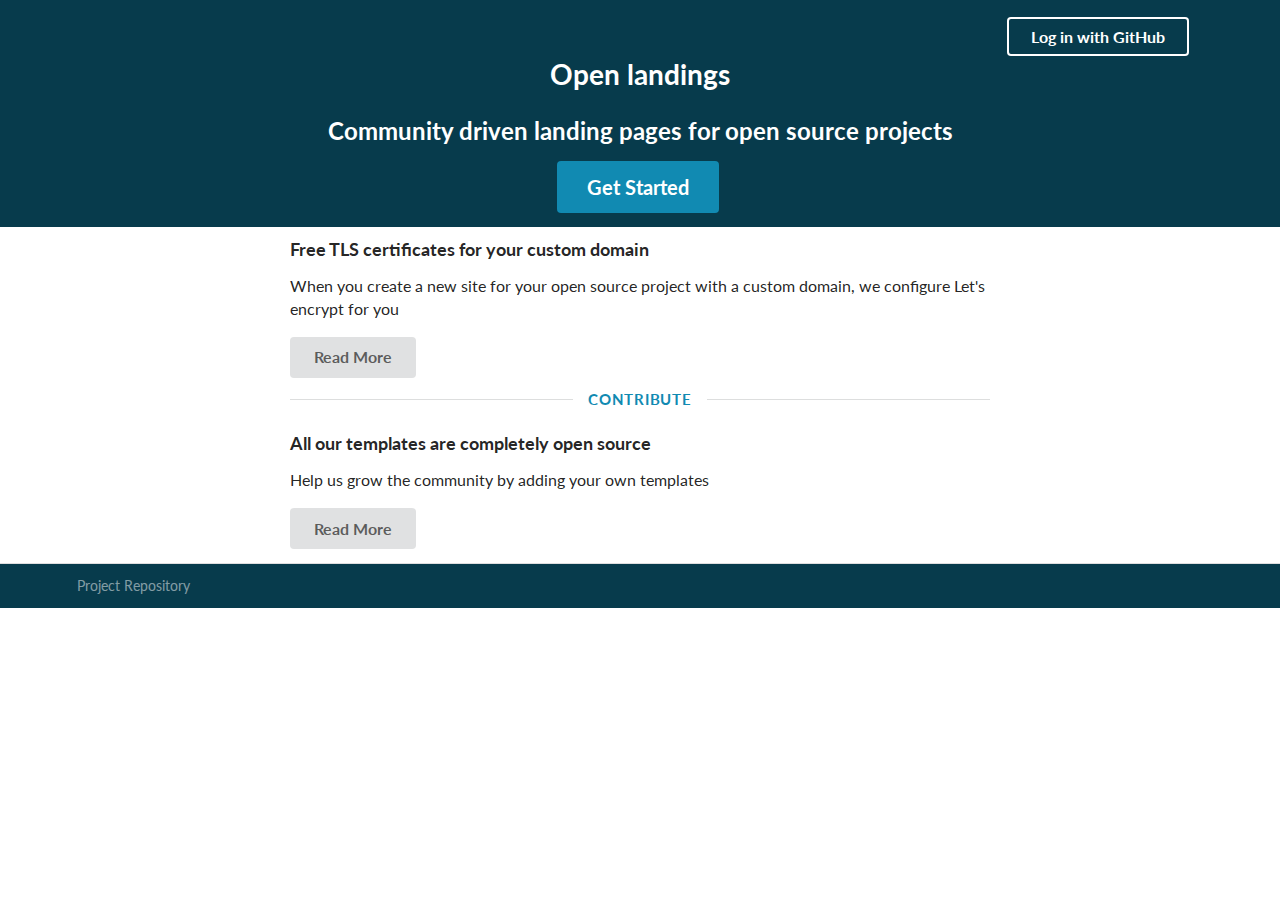
==== commit 155fbe84: "Fix typo in the home page." ====
--- a/views/home/index.html
+++ b/views/home/index.html
@@ -54,7 +54,7 @@
   <div class="ui vertical stripe segment">
     <div class="ui text container">
       <h3 class="ui header">Free TLS certificates for your custom domain</h3>
-      <p>When you create a new site for your open source porject with a custom domain, we configure Let's encrypt for you</p>
+      <p>When you create a new site for your open source project with a custom domain, we configure Let's encrypt for you</p>
       <a class="ui large button">Read More</a>
       <h4 class="ui horizontal header divider">
         <a href="#">Contribute</a>
@@ -70,15 +70,12 @@
       <div class="ui stackable inverted divided equal height stackable grid">
         <div class="three wide column">
           <div class="ui inverted link list">
-            <a href="h" class="item"><span class="octicon octicon-mark-github"></span> Project Repository</a>
+            <a href="https://github.com/gophergala2016/openlandings" class="item"><span class="octicon octicon-mark-github"></span> Project Repository</a>
           </div>
         </div>
       </div>
     </div>
   </div>
 </div>
-
 </body>
-
 </html>
-
--- a/static/css/main.css
+++ b/static/css/main.css
@@ -0,0 +1,86 @@
+/* colors from https://coolors.co/app/ef476f-ffd166-06d6a0-118ab2-073b4c */
+a {
+	color: #118AB2;
+}
+
+a.disabled {
+    cursor: auto;
+    background: #fff;
+    pointer-events: none;
+}
+
+.ui.primary.button {
+	background-color: #118AB2;
+}
+
+.ui.primary.button:hover {
+	background-color: #0F7699;
+}
+
+.ui.secondary.button {
+	background-color: #05C693;
+}
+
+.ui.secondary.button:hover {
+	background-color: #09B587;
+}
+
+.ui.inverted.menu {
+	background: #073B4C;
+}
+
+.ui.inverted.segment, .ui.primary.inverted.segment {
+	background: #073B4C;
+    	color: #fff;
+}
+
+.item .avatar {
+	padding-left: 0.5em;
+}
+
+.step .content {
+	padding-left: 0.6em;
+}
+
+.step .mega-octicon {
+        padding-top: 0.1em;
+}
+
+.step.active .mega-octicon {
+	color: #118AB2;
+}
+
+.ui.centered.grid {
+	padding-top: 2em;
+	padding-bottom: 5em;
+}
+
+.browse .extra .octicon {
+	padding-left: 0.6em;
+}
+
+.ui.grid > .row.tabs {
+	padding-bottom: 0;
+	border-bottom: 1px solid #d4d4d5;
+}
+
+.row.tabs .menu {
+	border: none;
+}
+
+.row.tabs .octicon {
+        padding-right: 0.5em;
+}
+
+.md .content {
+	padding-top: 0.5em;
+}
+
+.md .right.floated {
+	float: right;
+}
+
+.md .right.floated .mega-octicon {
+	color: #e0e1e2;
+	padding-top: 0.4em;
+}
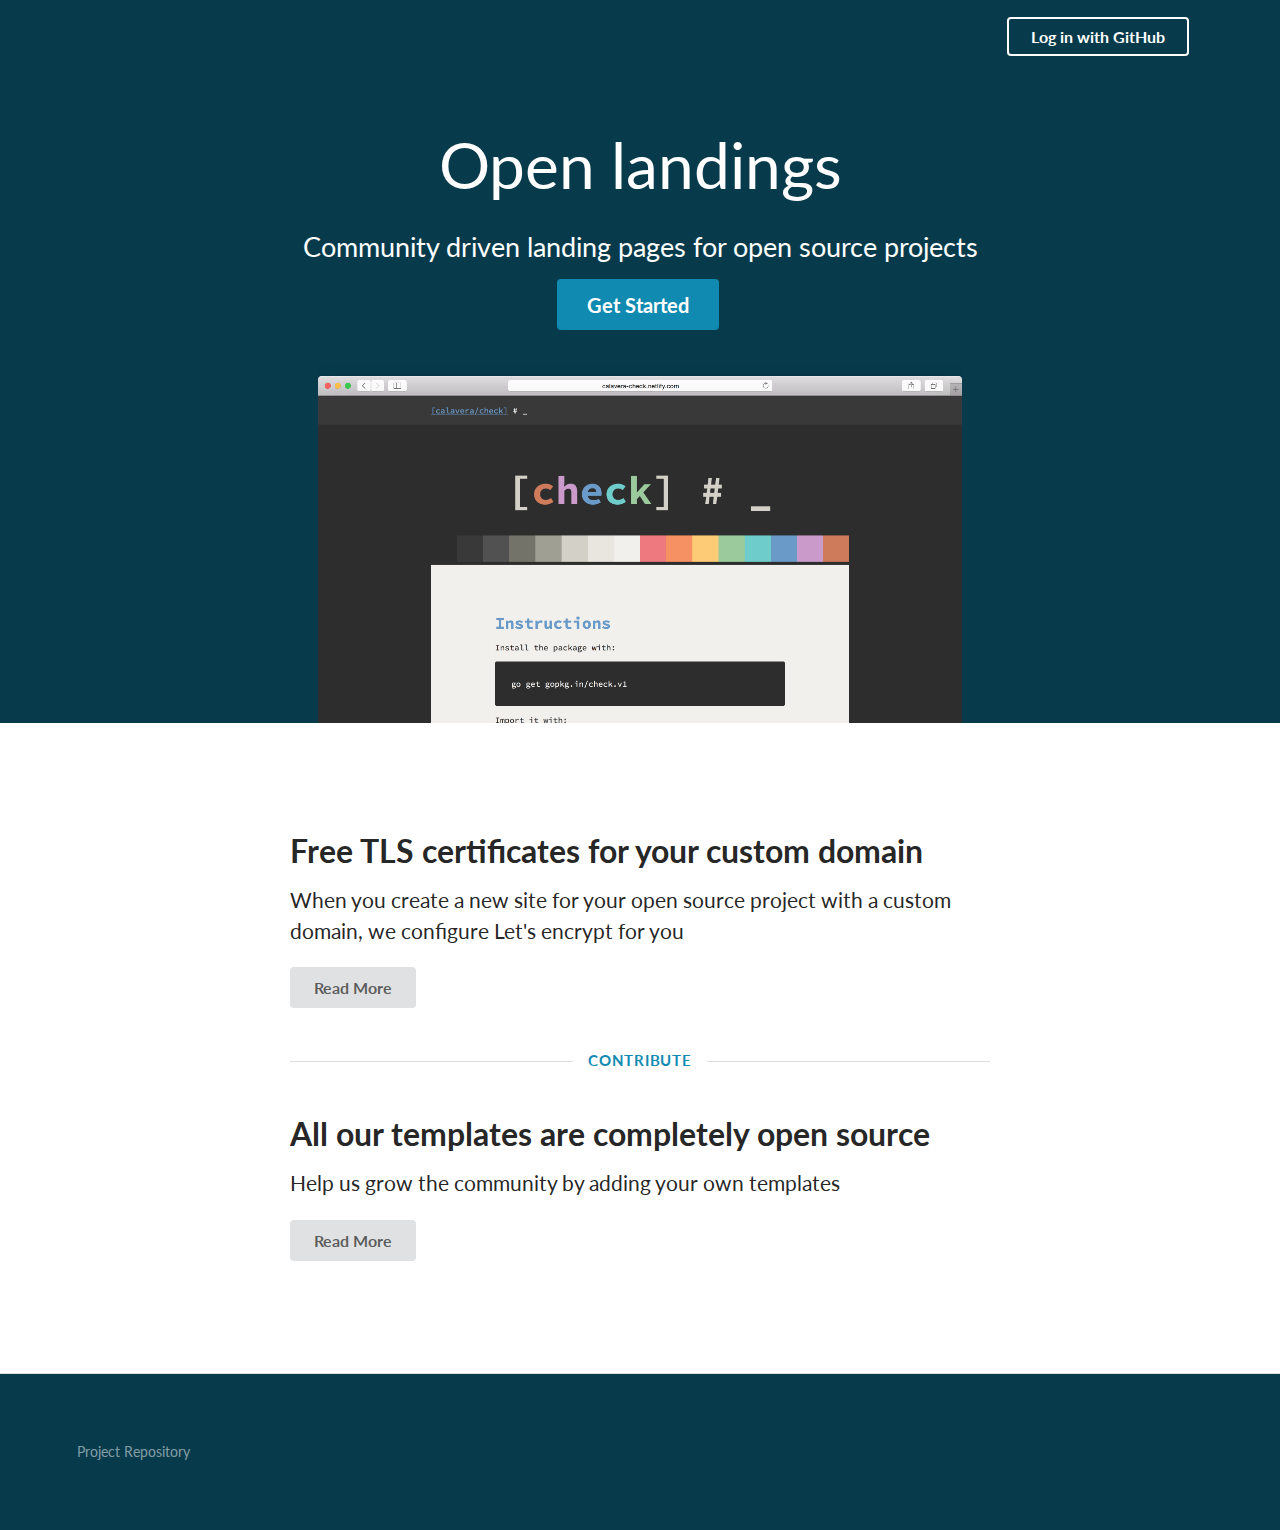
==== commit 54b2d7b5: "Add homepage slideshow." ====
--- a/views/home/index.html
+++ b/views/home/index.html
@@ -8,19 +8,19 @@
 
   <!-- Site Properties -->
   <title>Open landings</title>
-  <link rel="stylesheet" type="text/css" href="/static/css/components/reset.css">
-  <link rel="stylesheet" type="text/css" href="/static/css/components/site.css">
-  <link rel="stylesheet" type="text/css" href="/static/css/components/container.css">
-  <link rel="stylesheet" type="text/css" href="/static/css/components/grid.css">
-  <link rel="stylesheet" type="text/css" href="/static/css/components/header.css">
-  <link rel="stylesheet" type="text/css" href="/static/css/components/image.css">
-  <link rel="stylesheet" type="text/css" href="/static/css/components/menu.css">
-  <link rel="stylesheet" type="text/css" href="/static/css/components/divider.css">
-  <link rel="stylesheet" type="text/css" href="/static/css/components/dropdown.css">
-  <link rel="stylesheet" type="text/css" href="/static/css/components/segment.css">
-  <link rel="stylesheet" type="text/css" href="/static/css/components/button.css">
-  <link rel="stylesheet" type="text/css" href="/static/css/components/list.css">
-  <link rel="stylesheet" type="text/css" href="/static/css/components/icon.css">
+  <link rel="stylesheet" type="text/css" href="/static/css/components/reset.min.css">
+  <link rel="stylesheet" type="text/css" href="/static/css/components/site.min.css">
+  <link rel="stylesheet" type="text/css" href="/static/css/components/container.min.css">
+  <link rel="stylesheet" type="text/css" href="/static/css/components/grid.min.css">
+  <link rel="stylesheet" type="text/css" href="/static/css/components/header.min.css">
+  <link rel="stylesheet" type="text/css" href="/static/css/components/image.min.css">
+  <link rel="stylesheet" type="text/css" href="/static/css/components/menu.min.css">
+  <link rel="stylesheet" type="text/css" href="/static/css/components/divider.min.css">
+  <link rel="stylesheet" type="text/css" href="/static/css/components/dropdown.min.css">
+  <link rel="stylesheet" type="text/css" href="/static/css/components/segment.min.css">
+  <link rel="stylesheet" type="text/css" href="/static/css/components/button.min.css">
+  <link rel="stylesheet" type="text/css" href="/static/css/components/list.min.css">
+  <link rel="stylesheet" type="text/css" href="/static/css/components/icon.min.css">
 
   <link rel="stylesheet" href="/static/css/octicons.css">
   <link rel="stylesheet" href="/static/css/home.css">
@@ -49,19 +49,24 @@
       <a href="/login"><div class="ui huge primary button">Get Started</div></a>
     </div>
 
+    <div class="slideshow">
+	<img src="/static/images/base16.png" class="slide active">
+	<img src="/static/images/left.png" class="slide">
+	<img src="/static/images/uno.png" class="slide">
+    </div>
   </div>
 
   <div class="ui vertical stripe segment">
     <div class="ui text container">
       <h3 class="ui header">Free TLS certificates for your custom domain</h3>
       <p>When you create a new site for your open source project with a custom domain, we configure Let's encrypt for you</p>
-      <a class="ui large button">Read More</a>
+      <a href="https://github.com/calavera/openlandings/blob/master/docs/Certificates.md" target="_blank" class="ui large button">Read More</a>
       <h4 class="ui horizontal header divider">
         <a href="#">Contribute</a>
       </h4>
       <h3 class="ui header">All our templates are completely open source</h3>
       <p>Help us grow the community by adding your own templates</p>
-      <a class="ui large button">Read More</a>
+      <a href="https://github.com/calavera/openlandings/blob/master/docs/Themes.md" target="_blank" class="ui large button">Read More</a>
     </div>
   </div>
 
@@ -70,12 +75,42 @@
       <div class="ui stackable inverted divided equal height stackable grid">
         <div class="three wide column">
           <div class="ui inverted link list">
-            <a href="https://github.com/gophergala2016/openlandings" class="item"><span class="octicon octicon-mark-github"></span> Project Repository</a>
+            <a href="https://github.com/calavera/openlandings" class="item"><span class="octicon octicon-mark-github"></span> Project Repository</a>
           </div>
         </div>
       </div>
     </div>
   </div>
 </div>
+
+<script>
+  (function(i,s,o,g,r,a,m){i['GoogleAnalyticsObject']=r;i[r]=i[r]||function(){
+  (i[r].q=i[r].q||[]).push(arguments)},i[r].l=1*new Date();a=s.createElement(o),
+  m=s.getElementsByTagName(o)[0];a.async=1;a.src=g;m.parentNode.insertBefore(a,m)
+  })(window,document,'script','//www.google-analytics.com/analytics.js','ga');
+
+  ga('create', 'UA-73416646-1', 'auto');
+  ga('send', 'pageview');
+</script>
+
+<script src="/static/js/jquery-2.2.0.min.js"></script>
+<script>
+  var slides = $(".slide").length;
+  var index = 1;
+
+  function showNextSlide() {
+	return setTimeout(function() {
+		$(".slide.active").removeClass("active")
+		$(".slideshow img:eq(" + index + ")").addClass("active");
+		index += 1;
+		if (index == slides) {
+		  index = 0;
+		}
+                showNextSlide()
+	}, 3000)
+  }
+
+  showNextSlide()
+</script>
 </body>
 </html>
--- a/static/css/components/site.min.css
+++ b/static/css/components/site.min.css
@@ -0,0 +1,10 @@
+/*!
+ * # Semantic UI 2.1.7 - Site
+ * http://github.com/semantic-org/semantic-ui/
+ *
+ *
+ * Copyright 2015 Contributors
+ * Released under the MIT license
+ * http://opensource.org/licenses/MIT
+ *
+ */@import url(https://fonts.googleapis.com/css?family=Lato:400,700,400italic,700italic&subset=latin);body,html{height:100%}html{font-size:14px}body{margin:0;padding:0;overflow-x:hidden;min-width:320px;background:#fff;font-family:Lato,'Helvetica Neue',Arial,Helvetica,sans-serif;font-size:14px;line-height:1.4285em;color:rgba(0,0,0,.87);font-smoothing:antialiased}h1,h2,h3,h4,h5{font-family:Lato,'Helvetica Neue',Arial,Helvetica,sans-serif;line-height:1.2857em;margin:calc(2rem - .14285em) 0 1rem;font-weight:700;padding:0}h1{min-height:1rem;font-size:2rem}h2{font-size:1.714rem}h3{font-size:1.28rem}h4{font-size:1.071rem}h5{font-size:1rem}h1:first-child,h2:first-child,h3:first-child,h4:first-child,h5:first-child,p:first-child{margin-top:0}h1:last-child,h2:last-child,h3:last-child,h4:last-child,h5:last-child,p:last-child{margin-bottom:0}p{margin:0 0 1em;line-height:1.4285em}a{color:#4183c4;text-decoration:none}a:hover{color:#1e70bf;text-decoration:none}::-webkit-selection{background-color:#cce2ff;color:rgba(0,0,0,.87)}::-moz-selection{background-color:#cce2ff;color:rgba(0,0,0,.87)}::selection{background-color:#cce2ff;color:rgba(0,0,0,.87)}input::-webkit-selection,textarea::-webkit-selection{background-color:rgba(100,100,100,.4);color:rgba(0,0,0,.87)}input::-moz-selection,textarea::-moz-selection{background-color:rgba(100,100,100,.4);color:rgba(0,0,0,.87)}input::selection,textarea::selection{background-color:rgba(100,100,100,.4);color:rgba(0,0,0,.87)}--- a/static/css/components/container.min.css
+++ b/static/css/components/container.min.css
@@ -0,0 +1,10 @@
+/*!
+ * # Semantic UI 2.1.7 - Container
+ * http://github.com/semantic-org/semantic-ui/
+ *
+ *
+ * Copyright 2015 Contributors
+ * Released under the MIT license
+ * http://opensource.org/licenses/MIT
+ *
+ */.ui.container{display:block;max-width:100%!important}@media only screen and (max-width:767px){.ui.container{width:auto!important;margin-left:1em!important;margin-right:1em!important}.ui.grid.container,.ui.relaxed.grid.container,.ui.very.relaxed.grid.container{width:auto!important}}@media only screen and (min-width:768px) and (max-width:991px){.ui.container{width:723px;margin-left:auto!important;margin-right:auto!important}.ui.grid.container{width:calc(723px + 2rem)!important}.ui.relaxed.grid.container{width:calc(723px + 3rem)!important}.ui.very.relaxed.grid.container{width:calc(723px + 5rem)!important}}@media only screen and (min-width:992px) and (max-width:1199px){.ui.container{width:933px;margin-left:auto!important;margin-right:auto!important}.ui.grid.container{width:calc(933px + 2rem)!important}.ui.relaxed.grid.container{width:calc(933px + 3rem)!important}.ui.very.relaxed.grid.container{width:calc(933px + 5rem)!important}}@media only screen and (min-width:1200px){.ui.container{width:1127px;margin-left:auto!important;margin-right:auto!important}.ui.grid.container{width:calc(1127px + 2rem)!important}.ui.relaxed.grid.container{width:calc(1127px + 3rem)!important}.ui.very.relaxed.grid.container{width:calc(1127px + 5rem)!important}}.ui.text.container{font-family:Lato,'Helvetica Neue',Arial,Helvetica,sans-serif;max-width:700px!important;line-height:1.5;font-size:1.14285714rem}.ui.fluid.container{width:100%}.ui[class*="left aligned"].container{text-align:left}.ui[class*="center aligned"].container{text-align:center}.ui[class*="right aligned"].container{text-align:right}.ui.justified.container{text-align:justify;-webkit-hyphens:auto;-moz-hyphens:auto;-ms-hyphens:auto;hyphens:auto}--- a/static/css/components/grid.min.css
+++ b/static/css/components/grid.min.css
@@ -0,0 +1,10 @@
+/*!
+ * # Semantic UI 2.1.7 - Grid
+ * http://github.com/semantic-org/semantic-ui/
+ *
+ *
+ * Copyright 2015 Contributors
+ * Released under the MIT license
+ * http://opensource.org/licenses/MIT
+ *
+ */.ui.grid{display:-webkit-box;display:-webkit-flex;display:-ms-flexbox;display:flex;-webkit-box-orient:horizontal;-webkit-box-direction:normal;-webkit-flex-direction:row;-ms-flex-direction:row;flex-direction:row;-webkit-flex-wrap:wrap;-ms-flex-wrap:wrap;flex-wrap:wrap;-webkit-box-align:stretch;-webkit-align-items:stretch;-ms-flex-align:stretch;align-items:stretch;padding:0;margin:-1rem}.ui.relaxed.grid{margin-left:-1.5rem;margin-right:-1.5rem}.ui[class*="very relaxed"].grid{margin-left:-2.5rem;margin-right:-2.5rem}.ui.grid+.grid{margin-top:1rem}.ui.grid>.column:not(.row),.ui.grid>.row>.column{position:relative;display:inline-block;width:6.25%;padding-left:1rem;padding-right:1rem;vertical-align:top}.ui.grid>*{padding-left:1rem;padding-right:1rem}.ui.grid>.row{position:relative;display:-webkit-box;display:-webkit-flex;display:-ms-flexbox;display:flex;-webkit-box-orient:horizontal;-webkit-box-direction:normal;-webkit-flex-direction:row;-ms-flex-direction:row;flex-direction:row;-webkit-flex-wrap:wrap;-ms-flex-wrap:wrap;flex-wrap:wrap;-webkit-box-pack:inherit;-webkit-justify-content:inherit;-ms-flex-pack:inherit;justify-content:inherit;-webkit-box-align:stretch;-webkit-align-items:stretch;-ms-flex-align:stretch;align-items:stretch;width:100%!important;padding:1rem 0}.ui.grid>.column:not(.row){padding-top:1rem;padding-bottom:1rem}.ui.grid>.row>.column{margin-top:0;margin-bottom:0}.ui.grid>.row>.column>img,.ui.grid>.row>img{max-width:100%}.ui.grid>.ui.grid:first-child{margin-top:0}.ui.grid>.ui.grid:last-child{margin-bottom:0}.ui.aligned.grid .column>.segment:not(.compact):not(.attached),.ui.grid .aligned.row>.column>.segment:not(.compact):not(.attached){width:100%}.ui.grid .row+.ui.divider{-webkit-box-flex:1;-webkit-flex-grow:1;-ms-flex-positive:1;flex-grow:1;margin:1rem}.ui.grid .column+.ui.vertical.divider{height:calc(50% - 1rem)}.ui.grid>.column:last-child>.horizontal.segment,.ui.grid>.row>.column:last-child>.horizontal.segment{box-shadow:none}@media only screen and (max-width:767px){.ui.page.grid{width:auto;padding-left:0;padding-right:0;margin-left:0;margin-right:0}}@media only screen and (min-width:768px) and (max-width:991px){.ui.page.grid{width:auto;margin-left:0;margin-right:0;padding-left:2em;padding-right:2em}}@media only screen and (min-width:992px) and (max-width:1199px){.ui.page.grid{width:auto;margin-left:0;margin-right:0;padding-left:3%;padding-right:3%}}@media only screen and (min-width:1200px) and (max-width:1919px){.ui.page.grid{width:auto;margin-left:0;margin-right:0;padding-left:15%;padding-right:15%}}@media only screen and (min-width:1920px){.ui.page.grid{width:auto;margin-left:0;margin-right:0;padding-left:23%;padding-right:23%}}.ui.grid>.column:only-child,.ui.grid>.row>.column:only-child,.ui[class*="one column"].grid>.column:not(.row),.ui[class*="one column"].grid>.row>.column{width:100%}.ui[class*="two column"].grid>.column:not(.row),.ui[class*="two column"].grid>.row>.column{width:50%}.ui[class*="three column"].grid>.column:not(.row),.ui[class*="three column"].grid>.row>.column{width:33.33333333%}.ui[class*="four column"].grid>.column:not(.row),.ui[class*="four column"].grid>.row>.column{width:25%}.ui[class*="five column"].grid>.column:not(.row),.ui[class*="five column"].grid>.row>.column{width:20%}.ui[class*="six column"].grid>.column:not(.row),.ui[class*="six column"].grid>.row>.column{width:16.66666667%}.ui[class*="seven column"].grid>.column:not(.row),.ui[class*="seven column"].grid>.row>.column{width:14.28571429%}.ui[class*="eight column"].grid>.column:not(.row),.ui[class*="eight column"].grid>.row>.column{width:12.5%}.ui[class*="nine column"].grid>.column:not(.row),.ui[class*="nine column"].grid>.row>.column{width:11.11111111%}.ui[class*="ten column"].grid>.column:not(.row),.ui[class*="ten column"].grid>.row>.column{width:10%}.ui[class*="eleven column"].grid>.column:not(.row),.ui[class*="eleven column"].grid>.row>.column{width:9.09090909%}.ui[class*="twelve column"].grid>.column:not(.row),.ui[class*="twelve column"].grid>.row>.column{width:8.33333333%}.ui[class*="thirteen column"].grid>.column:not(.row),.ui[class*="thirteen column"].grid>.row>.column{width:7.69230769%}.ui[class*="fourteen column"].grid>.column:not(.row),.ui[class*="fourteen column"].grid>.row>.column{width:7.14285714%}.ui[class*="fifteen column"].grid>.column:not(.row),.ui[class*="fifteen column"].grid>.row>.column{width:6.66666667%}.ui[class*="sixteen column"].grid>.column:not(.row),.ui[class*="sixteen column"].grid>.row>.column{width:6.25%}.ui.grid>[class*="one column"].row>.column{width:100%!important}.ui.grid>[class*="two column"].row>.column{width:50%!important}.ui.grid>[class*="three column"].row>.column{width:33.33333333%!important}.ui.grid>[class*="four column"].row>.column{width:25%!important}.ui.grid>[class*="five column"].row>.column{width:20%!important}.ui.grid>[class*="six column"].row>.column{width:16.66666667%!important}.ui.grid>[class*="seven column"].row>.column{width:14.28571429%!important}.ui.grid>[class*="eight column"].row>.column{width:12.5%!important}.ui.grid>[class*="nine column"].row>.column{width:11.11111111%!important}.ui.grid>[class*="ten column"].row>.column{width:10%!important}.ui.grid>[class*="eleven column"].row>.column{width:9.09090909%!important}.ui.grid>[class*="twelve column"].row>.column{width:8.33333333%!important}.ui.grid>[class*="thirteen column"].row>.column{width:7.69230769%!important}.ui.grid>[class*="fourteen column"].row>.column{width:7.14285714%!important}.ui.grid>[class*="fifteen column"].row>.column{width:6.66666667%!important}.ui.grid>[class*="sixteen column"].row>.column{width:6.25%!important}.ui.celled.page.grid{box-shadow:none}.ui.column.grid>[class*="one wide"].column,.ui.grid>.column.row>[class*="one wide"].column,.ui.grid>.row>[class*="one wide"].column,.ui.grid>[class*="one wide"].column{width:6.25%!important}.ui.column.grid>[class*="two wide"].column,.ui.grid>.column.row>[class*="two wide"].column,.ui.grid>.row>[class*="two wide"].column,.ui.grid>[class*="two wide"].column{width:12.5%!important}.ui.column.grid>[class*="three wide"].column,.ui.grid>.column.row>[class*="three wide"].column,.ui.grid>.row>[class*="three wide"].column,.ui.grid>[class*="three wide"].column{width:18.75%!important}.ui.column.grid>[class*="four wide"].column,.ui.grid>.column.row>[class*="four wide"].column,.ui.grid>.row>[class*="four wide"].column,.ui.grid>[class*="four wide"].column{width:25%!important}.ui.column.grid>[class*="five wide"].column,.ui.grid>.column.row>[class*="five wide"].column,.ui.grid>.row>[class*="five wide"].column,.ui.grid>[class*="five wide"].column{width:31.25%!important}.ui.column.grid>[class*="six wide"].column,.ui.grid>.column.row>[class*="six wide"].column,.ui.grid>.row>[class*="six wide"].column,.ui.grid>[class*="six wide"].column{width:37.5%!important}.ui.column.grid>[class*="seven wide"].column,.ui.grid>.column.row>[class*="seven wide"].column,.ui.grid>.row>[class*="seven wide"].column,.ui.grid>[class*="seven wide"].column{width:43.75%!important}.ui.column.grid>[class*="eight wide"].column,.ui.grid>.column.row>[class*="eight wide"].column,.ui.grid>.row>[class*="eight wide"].column,.ui.grid>[class*="eight wide"].column{width:50%!important}.ui.column.grid>[class*="nine wide"].column,.ui.grid>.column.row>[class*="nine wide"].column,.ui.grid>.row>[class*="nine wide"].column,.ui.grid>[class*="nine wide"].column{width:56.25%!important}.ui.column.grid>[class*="ten wide"].column,.ui.grid>.column.row>[class*="ten wide"].column,.ui.grid>.row>[class*="ten wide"].column,.ui.grid>[class*="ten wide"].column{width:62.5%!important}.ui.column.grid>[class*="eleven wide"].column,.ui.grid>.column.row>[class*="eleven wide"].column,.ui.grid>.row>[class*="eleven wide"].column,.ui.grid>[class*="eleven wide"].column{width:68.75%!important}.ui.column.grid>[class*="twelve wide"].column,.ui.grid>.column.row>[class*="twelve wide"].column,.ui.grid>.row>[class*="twelve wide"].column,.ui.grid>[class*="twelve wide"].column{width:75%!important}.ui.column.grid>[class*="thirteen wide"].column,.ui.grid>.column.row>[class*="thirteen wide"].column,.ui.grid>.row>[class*="thirteen wide"].column,.ui.grid>[class*="thirteen wide"].column{width:81.25%!important}.ui.column.grid>[class*="fourteen wide"].column,.ui.grid>.column.row>[class*="fourteen wide"].column,.ui.grid>.row>[class*="fourteen wide"].column,.ui.grid>[class*="fourteen wide"].column{width:87.5%!important}.ui.column.grid>[class*="fifteen wide"].column,.ui.grid>.column.row>[class*="fifteen wide"].column,.ui.grid>.row>[class*="fifteen wide"].column,.ui.grid>[class*="fifteen wide"].column{width:93.75%!important}.ui.column.grid>[class*="sixteen wide"].column,.ui.grid>.column.row>[class*="sixteen wide"].column,.ui.grid>.row>[class*="sixteen wide"].column,.ui.grid>[class*="sixteen wide"].column{width:100%!important}@media only screen and (min-width:320px) and (max-width:767px){.ui.column.grid>[class*="one wide mobile"].column,.ui.grid>.column.row>[class*="one wide mobile"].column,.ui.grid>.row>[class*="one wide mobile"].column,.ui.grid>[class*="one wide mobile"].column{width:6.25%!important}.ui.column.grid>[class*="two wide mobile"].column,.ui.grid>.column.row>[class*="two wide mobile"].column,.ui.grid>.row>[class*="two wide mobile"].column,.ui.grid>[class*="two wide mobile"].column{width:12.5%!important}.ui.column.grid>[class*="three wide mobile"].column,.ui.grid>.column.row>[class*="three wide mobile"].column,.ui.grid>.row>[class*="three wide mobile"].column,.ui.grid>[class*="three wide mobile"].column{width:18.75%!important}.ui.column.grid>[class*="four wide mobile"].column,.ui.grid>.column.row>[class*="four wide mobile"].column,.ui.grid>.row>[class*="four wide mobile"].column,.ui.grid>[class*="four wide mobile"].column{width:25%!important}.ui.column.grid>[class*="five wide mobile"].column,.ui.grid>.column.row>[class*="five wide mobile"].column,.ui.grid>.row>[class*="five wide mobile"].column,.ui.grid>[class*="five wide mobile"].column{width:31.25%!important}.ui.column.grid>[class*="six wide mobile"].column,.ui.grid>.column.row>[class*="six wide mobile"].column,.ui.grid>.row>[class*="six wide mobile"].column,.ui.grid>[class*="six wide mobile"].column{width:37.5%!important}.ui.column.grid>[class*="seven wide mobile"].column,.ui.grid>.column.row>[class*="seven wide mobile"].column,.ui.grid>.row>[class*="seven wide mobile"].column,.ui.grid>[class*="seven wide mobile"].column{width:43.75%!important}.ui.column.grid>[class*="eight wide mobile"].column,.ui.grid>.column.row>[class*="eight wide mobile"].column,.ui.grid>.row>[class*="eight wide mobile"].column,.ui.grid>[class*="eight wide mobile"].column{width:50%!important}.ui.column.grid>[class*="nine wide mobile"].column,.ui.grid>.column.row>[class*="nine wide mobile"].column,.ui.grid>.row>[class*="nine wide mobile"].column,.ui.grid>[class*="nine wide mobile"].column{width:56.25%!important}.ui.column.grid>[class*="ten wide mobile"].column,.ui.grid>.column.row>[class*="ten wide mobile"].column,.ui.grid>.row>[class*="ten wide mobile"].column,.ui.grid>[class*="ten wide mobile"].column{width:62.5%!important}.ui.column.grid>[class*="eleven wide mobile"].column,.ui.grid>.column.row>[class*="eleven wide mobile"].column,.ui.grid>.row>[class*="eleven wide mobile"].column,.ui.grid>[class*="eleven wide mobile"].column{width:68.75%!important}.ui.column.grid>[class*="twelve wide mobile"].column,.ui.grid>.column.row>[class*="twelve wide mobile"].column,.ui.grid>.row>[class*="twelve wide mobile"].column,.ui.grid>[class*="twelve wide mobile"].column{width:75%!important}.ui.column.grid>[class*="thirteen wide mobile"].column,.ui.grid>.column.row>[class*="thirteen wide mobile"].column,.ui.grid>.row>[class*="thirteen wide mobile"].column,.ui.grid>[class*="thirteen wide mobile"].column{width:81.25%!important}.ui.column.grid>[class*="fourteen wide mobile"].column,.ui.grid>.column.row>[class*="fourteen wide mobile"].column,.ui.grid>.row>[class*="fourteen wide mobile"].column,.ui.grid>[class*="fourteen wide mobile"].column{width:87.5%!important}.ui.column.grid>[class*="fifteen wide mobile"].column,.ui.grid>.column.row>[class*="fifteen wide mobile"].column,.ui.grid>.row>[class*="fifteen wide mobile"].column,.ui.grid>[class*="fifteen wide mobile"].column{width:93.75%!important}.ui.column.grid>[class*="sixteen wide mobile"].column,.ui.grid>.column.row>[class*="sixteen wide mobile"].column,.ui.grid>.row>[class*="sixteen wide mobile"].column,.ui.grid>[class*="sixteen wide mobile"].column{width:100%!important}}@media only screen and (min-width:768px) and (max-width:991px){.ui.column.grid>[class*="one wide tablet"].column,.ui.grid>.column.row>[class*="one wide tablet"].column,.ui.grid>.row>[class*="one wide tablet"].column,.ui.grid>[class*="one wide tablet"].column{width:6.25%!important}.ui.column.grid>[class*="two wide tablet"].column,.ui.grid>.column.row>[class*="two wide tablet"].column,.ui.grid>.row>[class*="two wide tablet"].column,.ui.grid>[class*="two wide tablet"].column{width:12.5%!important}.ui.column.grid>[class*="three wide tablet"].column,.ui.grid>.column.row>[class*="three wide tablet"].column,.ui.grid>.row>[class*="three wide tablet"].column,.ui.grid>[class*="three wide tablet"].column{width:18.75%!important}.ui.column.grid>[class*="four wide tablet"].column,.ui.grid>.column.row>[class*="four wide tablet"].column,.ui.grid>.row>[class*="four wide tablet"].column,.ui.grid>[class*="four wide tablet"].column{width:25%!important}.ui.column.grid>[class*="five wide tablet"].column,.ui.grid>.column.row>[class*="five wide tablet"].column,.ui.grid>.row>[class*="five wide tablet"].column,.ui.grid>[class*="five wide tablet"].column{width:31.25%!important}.ui.column.grid>[class*="six wide tablet"].column,.ui.grid>.column.row>[class*="six wide tablet"].column,.ui.grid>.row>[class*="six wide tablet"].column,.ui.grid>[class*="six wide tablet"].column{width:37.5%!important}.ui.column.grid>[class*="seven wide tablet"].column,.ui.grid>.column.row>[class*="seven wide tablet"].column,.ui.grid>.row>[class*="seven wide tablet"].column,.ui.grid>[class*="seven wide tablet"].column{width:43.75%!important}.ui.column.grid>[class*="eight wide tablet"].column,.ui.grid>.column.row>[class*="eight wide tablet"].column,.ui.grid>.row>[class*="eight wide tablet"].column,.ui.grid>[class*="eight wide tablet"].column{width:50%!important}.ui.column.grid>[class*="nine wide tablet"].column,.ui.grid>.column.row>[class*="nine wide tablet"].column,.ui.grid>.row>[class*="nine wide tablet"].column,.ui.grid>[class*="nine wide tablet"].column{width:56.25%!important}.ui.column.grid>[class*="ten wide tablet"].column,.ui.grid>.column.row>[class*="ten wide tablet"].column,.ui.grid>.row>[class*="ten wide tablet"].column,.ui.grid>[class*="ten wide tablet"].column{width:62.5%!important}.ui.column.grid>[class*="eleven wide tablet"].column,.ui.grid>.column.row>[class*="eleven wide tablet"].column,.ui.grid>.row>[class*="eleven wide tablet"].column,.ui.grid>[class*="eleven wide tablet"].column{width:68.75%!important}.ui.column.grid>[class*="twelve wide tablet"].column,.ui.grid>.column.row>[class*="twelve wide tablet"].column,.ui.grid>.row>[class*="twelve wide tablet"].column,.ui.grid>[class*="twelve wide tablet"].column{width:75%!important}.ui.column.grid>[class*="thirteen wide tablet"].column,.ui.grid>.column.row>[class*="thirteen wide tablet"].column,.ui.grid>.row>[class*="thirteen wide tablet"].column,.ui.grid>[class*="thirteen wide tablet"].column{width:81.25%!important}.ui.column.grid>[class*="fourteen wide tablet"].column,.ui.grid>.column.row>[class*="fourteen wide tablet"].column,.ui.grid>.row>[class*="fourteen wide tablet"].column,.ui.grid>[class*="fourteen wide tablet"].column{width:87.5%!important}.ui.column.grid>[class*="fifteen wide tablet"].column,.ui.grid>.column.row>[class*="fifteen wide tablet"].column,.ui.grid>.row>[class*="fifteen wide tablet"].column,.ui.grid>[class*="fifteen wide tablet"].column{width:93.75%!important}.ui.column.grid>[class*="sixteen wide tablet"].column,.ui.grid>.column.row>[class*="sixteen wide tablet"].column,.ui.grid>.row>[class*="sixteen wide tablet"].column,.ui.grid>[class*="sixteen wide tablet"].column{width:100%!important}}@media only screen and (min-width:992px){.ui.column.grid>[class*="one wide computer"].column,.ui.grid>.column.row>[class*="one wide computer"].column,.ui.grid>.row>[class*="one wide computer"].column,.ui.grid>[class*="one wide computer"].column{width:6.25%!important}.ui.column.grid>[class*="two wide computer"].column,.ui.grid>.column.row>[class*="two wide computer"].column,.ui.grid>.row>[class*="two wide computer"].column,.ui.grid>[class*="two wide computer"].column{width:12.5%!important}.ui.column.grid>[class*="three wide computer"].column,.ui.grid>.column.row>[class*="three wide computer"].column,.ui.grid>.row>[class*="three wide computer"].column,.ui.grid>[class*="three wide computer"].column{width:18.75%!important}.ui.column.grid>[class*="four wide computer"].column,.ui.grid>.column.row>[class*="four wide computer"].column,.ui.grid>.row>[class*="four wide computer"].column,.ui.grid>[class*="four wide computer"].column{width:25%!important}.ui.column.grid>[class*="five wide computer"].column,.ui.grid>.column.row>[class*="five wide computer"].column,.ui.grid>.row>[class*="five wide computer"].column,.ui.grid>[class*="five wide computer"].column{width:31.25%!important}.ui.column.grid>[class*="six wide computer"].column,.ui.grid>.column.row>[class*="six wide computer"].column,.ui.grid>.row>[class*="six wide computer"].column,.ui.grid>[class*="six wide computer"].column{width:37.5%!important}.ui.column.grid>[class*="seven wide computer"].column,.ui.grid>.column.row>[class*="seven wide computer"].column,.ui.grid>.row>[class*="seven wide computer"].column,.ui.grid>[class*="seven wide computer"].column{width:43.75%!important}.ui.column.grid>[class*="eight wide computer"].column,.ui.grid>.column.row>[class*="eight wide computer"].column,.ui.grid>.row>[class*="eight wide computer"].column,.ui.grid>[class*="eight wide computer"].column{width:50%!important}.ui.column.grid>[class*="nine wide computer"].column,.ui.grid>.column.row>[class*="nine wide computer"].column,.ui.grid>.row>[class*="nine wide computer"].column,.ui.grid>[class*="nine wide computer"].column{width:56.25%!important}.ui.column.grid>[class*="ten wide computer"].column,.ui.grid>.column.row>[class*="ten wide computer"].column,.ui.grid>.row>[class*="ten wide computer"].column,.ui.grid>[class*="ten wide computer"].column{width:62.5%!important}.ui.column.grid>[class*="eleven wide computer"].column,.ui.grid>.column.row>[class*="eleven wide computer"].column,.ui.grid>.row>[class*="eleven wide computer"].column,.ui.grid>[class*="eleven wide computer"].column{width:68.75%!important}.ui.column.grid>[class*="twelve wide computer"].column,.ui.grid>.column.row>[class*="twelve wide computer"].column,.ui.grid>.row>[class*="twelve wide computer"].column,.ui.grid>[class*="twelve wide computer"].column{width:75%!important}.ui.column.grid>[class*="thirteen wide computer"].column,.ui.grid>.column.row>[class*="thirteen wide computer"].column,.ui.grid>.row>[class*="thirteen wide computer"].column,.ui.grid>[class*="thirteen wide computer"].column{width:81.25%!important}.ui.column.grid>[class*="fourteen wide computer"].column,.ui.grid>.column.row>[class*="fourteen wide computer"].column,.ui.grid>.row>[class*="fourteen wide computer"].column,.ui.grid>[class*="fourteen wide computer"].column{width:87.5%!important}.ui.column.grid>[class*="fifteen wide computer"].column,.ui.grid>.column.row>[class*="fifteen wide computer"].column,.ui.grid>.row>[class*="fifteen wide computer"].column,.ui.grid>[class*="fifteen wide computer"].column{width:93.75%!important}.ui.column.grid>[class*="sixteen wide computer"].column,.ui.grid>.column.row>[class*="sixteen wide computer"].column,.ui.grid>.row>[class*="sixteen wide computer"].column,.ui.grid>[class*="sixteen wide computer"].column{width:100%!important}}@media only screen and (min-width:1200px) and (max-width:1919px){.ui.column.grid>[class*="one wide large screen"].column,.ui.grid>.column.row>[class*="one wide large screen"].column,.ui.grid>.row>[class*="one wide large screen"].column,.ui.grid>[class*="one wide large screen"].column{width:6.25%!important}.ui.column.grid>[class*="two wide large screen"].column,.ui.grid>.column.row>[class*="two wide large screen"].column,.ui.grid>.row>[class*="two wide large screen"].column,.ui.grid>[class*="two wide large screen"].column{width:12.5%!important}.ui.column.grid>[class*="three wide large screen"].column,.ui.grid>.column.row>[class*="three wide large screen"].column,.ui.grid>.row>[class*="three wide large screen"].column,.ui.grid>[class*="three wide large screen"].column{width:18.75%!important}.ui.column.grid>[class*="four wide large screen"].column,.ui.grid>.column.row>[class*="four wide large screen"].column,.ui.grid>.row>[class*="four wide large screen"].column,.ui.grid>[class*="four wide large screen"].column{width:25%!important}.ui.column.grid>[class*="five wide large screen"].column,.ui.grid>.column.row>[class*="five wide large screen"].column,.ui.grid>.row>[class*="five wide large screen"].column,.ui.grid>[class*="five wide large screen"].column{width:31.25%!important}.ui.column.grid>[class*="six wide large screen"].column,.ui.grid>.column.row>[class*="six wide large screen"].column,.ui.grid>.row>[class*="six wide large screen"].column,.ui.grid>[class*="six wide large screen"].column{width:37.5%!important}.ui.column.grid>[class*="seven wide large screen"].column,.ui.grid>.column.row>[class*="seven wide large screen"].column,.ui.grid>.row>[class*="seven wide large screen"].column,.ui.grid>[class*="seven wide large screen"].column{width:43.75%!important}.ui.column.grid>[class*="eight wide large screen"].column,.ui.grid>.column.row>[class*="eight wide large screen"].column,.ui.grid>.row>[class*="eight wide large screen"].column,.ui.grid>[class*="eight wide large screen"].column{width:50%!important}.ui.column.grid>[class*="nine wide large screen"].column,.ui.grid>.column.row>[class*="nine wide large screen"].column,.ui.grid>.row>[class*="nine wide large screen"].column,.ui.grid>[class*="nine wide large screen"].column{width:56.25%!important}.ui.column.grid>[class*="ten wide large screen"].column,.ui.grid>.column.row>[class*="ten wide large screen"].column,.ui.grid>.row>[class*="ten wide large screen"].column,.ui.grid>[class*="ten wide large screen"].column{width:62.5%!important}.ui.column.grid>[class*="eleven wide large screen"].column,.ui.grid>.column.row>[class*="eleven wide large screen"].column,.ui.grid>.row>[class*="eleven wide large screen"].column,.ui.grid>[class*="eleven wide large screen"].column{width:68.75%!important}.ui.column.grid>[class*="twelve wide large screen"].column,.ui.grid>.column.row>[class*="twelve wide large screen"].column,.ui.grid>.row>[class*="twelve wide large screen"].column,.ui.grid>[class*="twelve wide large screen"].column{width:75%!important}.ui.column.grid>[class*="thirteen wide large screen"].column,.ui.grid>.column.row>[class*="thirteen wide large screen"].column,.ui.grid>.row>[class*="thirteen wide large screen"].column,.ui.grid>[class*="thirteen wide large screen"].column{width:81.25%!important}.ui.column.grid>[class*="fourteen wide large screen"].column,.ui.grid>.column.row>[class*="fourteen wide large screen"].column,.ui.grid>.row>[class*="fourteen wide large screen"].column,.ui.grid>[class*="fourteen wide large screen"].column{width:87.5%!important}.ui.column.grid>[class*="fifteen wide large screen"].column,.ui.grid>.column.row>[class*="fifteen wide large screen"].column,.ui.grid>.row>[class*="fifteen wide large screen"].column,.ui.grid>[class*="fifteen wide large screen"].column{width:93.75%!important}.ui.column.grid>[class*="sixteen wide large screen"].column,.ui.grid>.column.row>[class*="sixteen wide large screen"].column,.ui.grid>.row>[class*="sixteen wide large screen"].column,.ui.grid>[class*="sixteen wide large screen"].column{width:100%!important}}@media only screen and (min-width:1920px){.ui.column.grid>[class*="one wide widescreen"].column,.ui.grid>.column.row>[class*="one wide widescreen"].column,.ui.grid>.row>[class*="one wide widescreen"].column,.ui.grid>[class*="one wide widescreen"].column{width:6.25%!important}.ui.column.grid>[class*="two wide widescreen"].column,.ui.grid>.column.row>[class*="two wide widescreen"].column,.ui.grid>.row>[class*="two wide widescreen"].column,.ui.grid>[class*="two wide widescreen"].column{width:12.5%!important}.ui.column.grid>[class*="three wide widescreen"].column,.ui.grid>.column.row>[class*="three wide widescreen"].column,.ui.grid>.row>[class*="three wide widescreen"].column,.ui.grid>[class*="three wide widescreen"].column{width:18.75%!important}.ui.column.grid>[class*="four wide widescreen"].column,.ui.grid>.column.row>[class*="four wide widescreen"].column,.ui.grid>.row>[class*="four wide widescreen"].column,.ui.grid>[class*="four wide widescreen"].column{width:25%!important}.ui.column.grid>[class*="five wide widescreen"].column,.ui.grid>.column.row>[class*="five wide widescreen"].column,.ui.grid>.row>[class*="five wide widescreen"].column,.ui.grid>[class*="five wide widescreen"].column{width:31.25%!important}.ui.column.grid>[class*="six wide widescreen"].column,.ui.grid>.column.row>[class*="six wide widescreen"].column,.ui.grid>.row>[class*="six wide widescreen"].column,.ui.grid>[class*="six wide widescreen"].column{width:37.5%!important}.ui.column.grid>[class*="seven wide widescreen"].column,.ui.grid>.column.row>[class*="seven wide widescreen"].column,.ui.grid>.row>[class*="seven wide widescreen"].column,.ui.grid>[class*="seven wide widescreen"].column{width:43.75%!important}.ui.column.grid>[class*="eight wide widescreen"].column,.ui.grid>.column.row>[class*="eight wide widescreen"].column,.ui.grid>.row>[class*="eight wide widescreen"].column,.ui.grid>[class*="eight wide widescreen"].column{width:50%!important}.ui.column.grid>[class*="nine wide widescreen"].column,.ui.grid>.column.row>[class*="nine wide widescreen"].column,.ui.grid>.row>[class*="nine wide widescreen"].column,.ui.grid>[class*="nine wide widescreen"].column{width:56.25%!important}.ui.column.grid>[class*="ten wide widescreen"].column,.ui.grid>.column.row>[class*="ten wide widescreen"].column,.ui.grid>.row>[class*="ten wide widescreen"].column,.ui.grid>[class*="ten wide widescreen"].column{width:62.5%!important}.ui.column.grid>[class*="eleven wide widescreen"].column,.ui.grid>.column.row>[class*="eleven wide widescreen"].column,.ui.grid>.row>[class*="eleven wide widescreen"].column,.ui.grid>[class*="eleven wide widescreen"].column{width:68.75%!important}.ui.column.grid>[class*="twelve wide widescreen"].column,.ui.grid>.column.row>[class*="twelve wide widescreen"].column,.ui.grid>.row>[class*="twelve wide widescreen"].column,.ui.grid>[class*="twelve wide widescreen"].column{width:75%!important}.ui.column.grid>[class*="thirteen wide widescreen"].column,.ui.grid>.column.row>[class*="thirteen wide widescreen"].column,.ui.grid>.row>[class*="thirteen wide widescreen"].column,.ui.grid>[class*="thirteen wide widescreen"].column{width:81.25%!important}.ui.column.grid>[class*="fourteen wide widescreen"].column,.ui.grid>.column.row>[class*="fourteen wide widescreen"].column,.ui.grid>.row>[class*="fourteen wide widescreen"].column,.ui.grid>[class*="fourteen wide widescreen"].column{width:87.5%!important}.ui.column.grid>[class*="fifteen wide widescreen"].column,.ui.grid>.column.row>[class*="fifteen wide widescreen"].column,.ui.grid>.row>[class*="fifteen wide widescreen"].column,.ui.grid>[class*="fifteen wide widescreen"].column{width:93.75%!important}.ui.column.grid>[class*="sixteen wide widescreen"].column,.ui.grid>.column.row>[class*="sixteen wide widescreen"].column,.ui.grid>.row>[class*="sixteen wide widescreen"].column,.ui.grid>[class*="sixteen wide widescreen"].column{width:100%!important}}.ui.centered.grid,.ui.centered.grid>.row,.ui.grid>.centered.row{text-align:center;-webkit-box-pack:center;-webkit-justify-content:center;-ms-flex-pack:center;justify-content:center}.ui.centered.grid>.column:not(.aligned):not(.row),.ui.centered.grid>.row>.column:not(.aligned),.ui.grid .centered.row>.column:not(.aligned){text-align:left}.ui.grid>.centered.column,.ui.grid>.row>.centered.column{display:block;margin-left:auto;margin-right:auto}.ui.grid>.relaxed.row>.column,.ui.relaxed.grid>.column:not(.row),.ui.relaxed.grid>.row>.column{padding-left:1.5rem;padding-right:1.5rem}.ui.grid>[class*="very relaxed"].row>.column,.ui[class*="very relaxed"].grid>.column:not(.row),.ui[class*="very relaxed"].grid>.row>.column{padding-left:2.5rem;padding-right:2.5rem}.ui.grid .relaxed.row+.ui.divider,.ui.relaxed.grid .row+.ui.divider{margin-left:1.5rem;margin-right:1.5rem}.ui.grid [class*="very relaxed"].row+.ui.divider,.ui[class*="very relaxed"].grid .row+.ui.divider{margin-left:2.5rem;margin-right:2.5rem}.ui.padded.grid:not(.vertically):not(.horizontally){margin:0!important}[class*="horizontally padded"].ui.grid{margin-left:0!important;margin-right:0!important}[class*="vertically padded"].ui.grid{margin-top:0!important;margin-bottom:0!important}.ui.grid [class*="left floated"].column{margin-right:auto}.ui.grid [class*="right floated"].column{margin-left:auto}.ui.divided.grid:not([class*="vertically divided"])>.column:not(.row),.ui.divided.grid:not([class*="vertically divided"])>.row>.column{box-shadow:-1px 0 0 0 rgba(34,36,38,.15)}.ui[class*="vertically divided"].grid>.column:not(.row),.ui[class*="vertically divided"].grid>.row>.column{margin-top:1rem;margin-bottom:1rem;padding-top:0;padding-bottom:0}.ui[class*="vertically divided"].grid>.row{margin-top:0;margin-bottom:0;position:relative}.ui.divided.grid:not([class*="vertically divided"])>.column:first-child,.ui.divided.grid:not([class*="vertically divided"])>.row>.column:first-child{box-shadow:none}.ui.grid>.divided.row>.column{box-shadow:-1px 0 0 0 rgba(34,36,38,.15)}.ui.grid>.divided.row>.column:first-child{box-shadow:none}.ui[class*="vertically divided"].grid>.row:before{position:absolute;content:"";top:0;left:0;width:calc(100% - 2rem);height:1px;margin:0 1rem;box-shadow:0 -1px 0 0 rgba(34,36,38,.15)}.ui.padded.divided.grid:not(.vertically):not(.horizontally),[class*="horizontally padded"].ui.divided.grid{width:100%}.ui[class*="vertically divided"].grid>.row:first-child:before{box-shadow:none}.ui.inverted.divided.grid:not([class*="vertically divided"])>.column:not(.row),.ui.inverted.divided.grid:not([class*="vertically divided"])>.row>.column{box-shadow:-1px 0 0 0 rgba(255,255,255,.1)}.ui.inverted.divided.grid:not([class*="vertically divided"])>.column:not(.row):first-child,.ui.inverted.divided.grid:not([class*="vertically divided"])>.row>.column:first-child{box-shadow:none}.ui.inverted[class*="vertically divided"].grid>.row:before{box-shadow:0 -1px 0 0 rgba(255,255,255,.1)}.ui.relaxed[class*="vertically divided"].grid>.row:before{margin-left:1.5rem;margin-right:1.5rem;width:calc(100% - 3rem)}.ui[class*="very relaxed"][class*="vertically divided"].grid>.row:before{margin-left:5rem;margin-right:5rem;width:calc(100% - 5rem)}.ui.celled.grid{width:100%;margin:1em 0;box-shadow:0 0 0 1px #d4d4d5}.ui.celled.grid>.row{width:100%!important;margin:0;padding:0;box-shadow:0 -1px 0 0 #d4d4d5}.ui.celled.grid>.column:not(.row),.ui.celled.grid>.row>.column{box-shadow:-1px 0 0 0 #d4d4d5;padding:1em}.ui.celled.grid>.column:first-child,.ui.celled.grid>.row>.column:first-child{box-shadow:none}.ui.relaxed.celled.grid>.column:not(.row),.ui.relaxed.celled.grid>.row>.column{padding:1.5em}.ui[class*="very relaxed"].celled.grid>.column:not(.row),.ui[class*="very relaxed"].celled.grid>.row>.column{padding:2em}.ui[class*="internally celled"].grid{box-shadow:none;margin:0}.ui[class*="internally celled"].grid>.row:first-child,.ui[class*="internally celled"].grid>.row>.column:first-child{box-shadow:none}.ui.grid>.row>[class*="top aligned"].column,.ui.grid>[class*="top aligned"].column:not(.row),.ui.grid>[class*="top aligned"].row>.column,.ui[class*="top aligned"].grid>.column:not(.row),.ui[class*="top aligned"].grid>.row>.column{-webkit-box-orient:vertical;-webkit-box-direction:normal;-webkit-flex-direction:column;-ms-flex-direction:column;flex-direction:column;vertical-align:top;-webkit-align-self:flex-start!important;-ms-flex-item-align:start!important;align-self:flex-start!important}.ui.grid>.row>[class*="middle aligned"].column,.ui.grid>[class*="middle aligned"].column:not(.row),.ui.grid>[class*="middle aligned"].row>.column,.ui[class*="middle aligned"].grid>.column:not(.row),.ui[class*="middle aligned"].grid>.row>.column{-webkit-box-orient:vertical;-webkit-box-direction:normal;-webkit-flex-direction:column;-ms-flex-direction:column;flex-direction:column;vertical-align:middle;-webkit-align-self:center!important;-ms-flex-item-align:center!important;align-self:center!important}.ui.grid>.row>[class*="bottom aligned"].column,.ui.grid>[class*="bottom aligned"].column:not(.row),.ui.grid>[class*="bottom aligned"].row>.column,.ui[class*="bottom aligned"].grid>.column:not(.row),.ui[class*="bottom aligned"].grid>.row>.column{-webkit-box-orient:vertical;-webkit-box-direction:normal;-webkit-flex-direction:column;-ms-flex-direction:column;flex-direction:column;vertical-align:bottom;-webkit-align-self:flex-end!important;-ms-flex-item-align:end!important;align-self:flex-end!important}.ui.grid>.row>.stretched.column,.ui.grid>.stretched.column:not(.row),.ui.grid>.stretched.row>.column,.ui.stretched.grid>.column,.ui.stretched.grid>.row>.column{display:-webkit-inline-box!important;display:-webkit-inline-flex!important;display:-ms-inline-flexbox!important;display:inline-flex!important;-webkit-align-self:stretch;-ms-flex-item-align:stretch;align-self:stretch;-webkit-box-orient:vertical;-webkit-box-direction:normal;-webkit-flex-direction:column;-ms-flex-direction:column;flex-direction:column}.ui.grid>.row>.stretched.column>*,.ui.grid>.stretched.column:not(.row)>*,.ui.grid>.stretched.row>.column>*,.ui.stretched.grid>.column>*,.ui.stretched.grid>.row>.column>*{-webkit-box-flex:1;-webkit-flex-grow:1;-ms-flex-positive:1;flex-grow:1}.ui.grid>.row>[class*="left aligned"].column,.ui.grid>[class*="left aligned"].column.column,.ui.grid>[class*="left aligned"].row>.column,.ui[class*="left aligned"].grid>.column,.ui[class*="left aligned"].grid>.row>.column{text-align:left;-webkit-align-self:inherit;-ms-flex-item-align:inherit;align-self:inherit}.ui.grid>.row>[class*="center aligned"].column,.ui.grid>[class*="center aligned"].column.column,.ui.grid>[class*="center aligned"].row>.column,.ui[class*="center aligned"].grid>.column,.ui[class*="center aligned"].grid>.row>.column{text-align:center;-webkit-align-self:inherit;-ms-flex-item-align:inherit;align-self:inherit}.ui[class*="center aligned"].grid{-webkit-box-pack:center;-webkit-justify-content:center;-ms-flex-pack:center;justify-content:center}.ui.grid>.row>[class*="right aligned"].column,.ui.grid>[class*="right aligned"].column.column,.ui.grid>[class*="right aligned"].row>.column,.ui[class*="right aligned"].grid>.column,.ui[class*="right aligned"].grid>.row>.column{text-align:right;-webkit-align-self:inherit;-ms-flex-item-align:inherit;align-self:inherit}.ui.grid>.justified.column.column,.ui.grid>.justified.row>.column,.ui.grid>.row>.justified.column,.ui.justified.grid>.column,.ui.justified.grid>.row>.column{text-align:justify;-webkit-hyphens:auto;-moz-hyphens:auto;-ms-hyphens:auto;hyphens:auto}.ui.grid>.row>.black.column,.ui.grid>.row>.blue.column,.ui.grid>.row>.brown.column,.ui.grid>.row>.green.column,.ui.grid>.row>.grey.column,.ui.grid>.row>.olive.column,.ui.grid>.row>.orange.column,.ui.grid>.row>.pink.column,.ui.grid>.row>.purple.column,.ui.grid>.row>.red.column,.ui.grid>.row>.teal.column,.ui.grid>.row>.violet.column,.ui.grid>.row>.yellow.column{margin-top:-1rem;margin-bottom:-1rem;padding-top:1rem;padding-bottom:1rem}.ui.grid>.red.column,.ui.grid>.red.row,.ui.grid>.row>.red.column{background-color:#db2828!important;color:#fff}.ui.grid>.orange.column,.ui.grid>.orange.row,.ui.grid>.row>.orange.column{background-color:#f2711c!important;color:#fff}.ui.grid>.row>.yellow.column,.ui.grid>.yellow.column,.ui.grid>.yellow.row{background-color:#fbbd08!important;color:#fff}.ui.grid>.olive.column,.ui.grid>.olive.row,.ui.grid>.row>.olive.column{background-color:#b5cc18!important;color:#fff}.ui.grid>.green.column,.ui.grid>.green.row,.ui.grid>.row>.green.column{background-color:#21ba45!important;color:#fff}.ui.grid>.row>.teal.column,.ui.grid>.teal.column,.ui.grid>.teal.row{background-color:#00b5ad!important;color:#fff}.ui.grid>.blue.column,.ui.grid>.blue.row,.ui.grid>.row>.blue.column{background-color:#2185d0!important;color:#fff}.ui.grid>.row>.violet.column,.ui.grid>.violet.column,.ui.grid>.violet.row{background-color:#6435c9!important;color:#fff}.ui.grid>.purple.column,.ui.grid>.purple.row,.ui.grid>.row>.purple.column{background-color:#a333c8!important;color:#fff}.ui.grid>.pink.column,.ui.grid>.pink.row,.ui.grid>.row>.pink.column{background-color:#e03997!important;color:#fff}.ui.grid>.brown.column,.ui.grid>.brown.row,.ui.grid>.row>.brown.column{background-color:#a5673f!important;color:#fff}.ui.grid>.grey.column,.ui.grid>.grey.row,.ui.grid>.row>.grey.column{background-color:#767676!important;color:#fff}.ui.grid>.black.column,.ui.grid>.black.row,.ui.grid>.row>.black.column{background-color:#1b1c1d!important;color:#fff}.ui.grid>[class*="equal width"].row>.column,.ui[class*="equal width"].grid>.column:not(.row),.ui[class*="equal width"].grid>.row>.column{display:inline-block;-webkit-box-flex:1;-webkit-flex-grow:1;-ms-flex-positive:1;flex-grow:1}.ui.grid>[class*="equal width"].row>.wide.column,.ui[class*="equal width"].grid>.row>.wide.column,.ui[class*="equal width"].grid>.wide.column{-webkit-box-flex:0;-webkit-flex-grow:0;-ms-flex-positive:0;flex-grow:0}@media only screen and (max-width:767px){.ui.grid>[class*="mobile reversed"].row,.ui[class*="mobile reversed"].grid,.ui[class*="mobile reversed"].grid>.row{-webkit-box-orient:horizontal;-webkit-box-direction:reverse;-webkit-flex-direction:row-reverse;-ms-flex-direction:row-reverse;flex-direction:row-reverse}.ui.stackable[class*="mobile reversed"],.ui[class*="mobile vertically reversed"].grid{-webkit-box-orient:vertical;-webkit-box-direction:reverse;-webkit-flex-direction:column-reverse;-ms-flex-direction:column-reverse;flex-direction:column-reverse}.ui[class*="mobile reversed"].divided.grid:not([class*="vertically divided"])>.column:first-child,.ui[class*="mobile reversed"].divided.grid:not([class*="vertically divided"])>.row>.column:first-child{box-shadow:-1px 0 0 0 rgba(34,36,38,.15)}.ui[class*="mobile reversed"].divided.grid:not([class*="vertically divided"])>.column:last-child,.ui[class*="mobile reversed"].divided.grid:not([class*="vertically divided"])>.row>.column:last-child{box-shadow:none}.ui.grid[class*="vertically divided"][class*="mobile vertically reversed"]>.row:first-child:before{box-shadow:0 -1px 0 0 rgba(34,36,38,.15)}.ui.grid[class*="vertically divided"][class*="mobile vertically reversed"]>.row:last-child:before{box-shadow:none}.ui[class*="mobile reversed"].celled.grid>.row>.column:first-child{box-shadow:-1px 0 0 0 #d4d4d5}.ui[class*="mobile reversed"].celled.grid>.row>.column:last-child{box-shadow:none}}@media only screen and (min-width:768px) and (max-width:991px){.ui.grid>[class*="tablet reversed"].row,.ui[class*="tablet reversed"].grid,.ui[class*="tablet reversed"].grid>.row{-webkit-box-orient:horizontal;-webkit-box-direction:reverse;-webkit-flex-direction:row-reverse;-ms-flex-direction:row-reverse;flex-direction:row-reverse}.ui[class*="tablet vertically reversed"].grid{-webkit-box-orient:vertical;-webkit-box-direction:reverse;-webkit-flex-direction:column-reverse;-ms-flex-direction:column-reverse;flex-direction:column-reverse}.ui[class*="tablet reversed"].divided.grid:not([class*="vertically divided"])>.column:first-child,.ui[class*="tablet reversed"].divided.grid:not([class*="vertically divided"])>.row>.column:first-child{box-shadow:-1px 0 0 0 rgba(34,36,38,.15)}.ui[class*="tablet reversed"].divided.grid:not([class*="vertically divided"])>.column:last-child,.ui[class*="tablet reversed"].divided.grid:not([class*="vertically divided"])>.row>.column:last-child{box-shadow:none}.ui.grid[class*="vertically divided"][class*="tablet vertically reversed"]>.row:first-child:before{box-shadow:0 -1px 0 0 rgba(34,36,38,.15)}.ui.grid[class*="vertically divided"][class*="tablet vertically reversed"]>.row:last-child:before{box-shadow:none}.ui[class*="tablet reversed"].celled.grid>.row>.column:first-child{box-shadow:-1px 0 0 0 #d4d4d5}.ui[class*="tablet reversed"].celled.grid>.row>.column:last-child{box-shadow:none}}@media only screen and (min-width:992px){.ui.grid>[class*="computer reversed"].row,.ui[class*="computer reversed"].grid,.ui[class*="computer reversed"].grid>.row{-webkit-box-orient:horizontal;-webkit-box-direction:reverse;-webkit-flex-direction:row-reverse;-ms-flex-direction:row-reverse;flex-direction:row-reverse}.ui[class*="computer vertically reversed"].grid{-webkit-box-orient:vertical;-webkit-box-direction:reverse;-webkit-flex-direction:column-reverse;-ms-flex-direction:column-reverse;flex-direction:column-reverse}.ui[class*="computer reversed"].divided.grid:not([class*="vertically divided"])>.column:first-child,.ui[class*="computer reversed"].divided.grid:not([class*="vertically divided"])>.row>.column:first-child{box-shadow:-1px 0 0 0 rgba(34,36,38,.15)}.ui[class*="computer reversed"].divided.grid:not([class*="vertically divided"])>.column:last-child,.ui[class*="computer reversed"].divided.grid:not([class*="vertically divided"])>.row>.column:last-child{box-shadow:none}.ui.grid[class*="vertically divided"][class*="computer vertically reversed"]>.row:first-child:before{box-shadow:0 -1px 0 0 rgba(34,36,38,.15)}.ui.grid[class*="vertically divided"][class*="computer vertically reversed"]>.row:last-child:before{box-shadow:none}.ui[class*="computer reversed"].celled.grid>.row>.column:first-child{box-shadow:-1px 0 0 0 #d4d4d5}.ui[class*="computer reversed"].celled.grid>.row>.column:last-child{box-shadow:none}}@media only screen and (min-width:768px) and (max-width:991px){.ui.doubling.grid{width:auto}.ui.doubling.grid>.row,.ui.grid>.doubling.row{margin:0!important;padding:0!important}.ui.doubling.grid>.row>.column,.ui.grid>.doubling.row>.column{display:inline-block!important;padding-top:1rem!important;padding-bottom:1rem!important;box-shadow:none!important;margin:0}.ui.grid>[class*="two column"].doubling.row.row>.column,.ui[class*="two column"].doubling.grid>.column:not(.row),.ui[class*="two column"].doubling.grid>.row>.column{width:100%!important}.ui.grid>[class*="three column"].doubling.row.row>.column,.ui.grid>[class*="four column"].doubling.row.row>.column,.ui[class*="three column"].doubling.grid>.column:not(.row),.ui[class*="three column"].doubling.grid>.row>.column,.ui[class*="four column"].doubling.grid>.column:not(.row),.ui[class*="four column"].doubling.grid>.row>.column{width:50%!important}.ui.grid>[class*="five column"].doubling.row.row>.column,.ui.grid>[class*="six column"].doubling.row.row>.column,.ui.grid>[class*="seven column"].doubling.row.row>.column,.ui[class*="five column"].doubling.grid>.column:not(.row),.ui[class*="five column"].doubling.grid>.row>.column,.ui[class*="six column"].doubling.grid>.column:not(.row),.ui[class*="six column"].doubling.grid>.row>.column,.ui[class*="seven column"].doubling.grid>.column:not(.row),.ui[class*="seven column"].doubling.grid>.row>.column{width:33.33333333%!important}.ui.grid>[class*="eight column"].doubling.row.row>.column,.ui.grid>[class*="nine column"].doubling.row.row>.column,.ui[class*="eight column"].doubling.grid>.column:not(.row),.ui[class*="eight column"].doubling.grid>.row>.column,.ui[class*="nine column"].doubling.grid>.column:not(.row),.ui[class*="nine column"].doubling.grid>.row>.column{width:25%!important}.ui.grid>[class*="ten column"].doubling.row.row>.column,.ui.grid>[class*="eleven column"].doubling.row.row>.column,.ui[class*="ten column"].doubling.grid>.column:not(.row),.ui[class*="ten column"].doubling.grid>.row>.column,.ui[class*="eleven column"].doubling.grid>.column:not(.row),.ui[class*="eleven column"].doubling.grid>.row>.column{width:20%!important}.ui.grid>[class*="twelve column"].doubling.row.row>.column,.ui.grid>[class*="thirteen column"].doubling.row.row>.column,.ui[class*="twelve column"].doubling.grid>.column:not(.row),.ui[class*="twelve column"].doubling.grid>.row>.column,.ui[class*="thirteen column"].doubling.grid>.column:not(.row),.ui[class*="thirteen column"].doubling.grid>.row>.column{width:16.66666667%!important}.ui.grid>[class*="fourteen column"].doubling.row.row>.column,.ui.grid>[class*="fifteen column"].doubling.row.row>.column,.ui[class*="fourteen column"].doubling.grid>.column:not(.row),.ui[class*="fourteen column"].doubling.grid>.row>.column,.ui[class*="fifteen column"].doubling.grid>.column:not(.row),.ui[class*="fifteen column"].doubling.grid>.row>.column{width:14.28571429%!important}.ui.grid>[class*="sixteen column"].doubling.row.row>.column,.ui[class*="sixteen column"].doubling.grid>.column:not(.row),.ui[class*="sixteen column"].doubling.grid>.row>.column{width:12.5%!important}}@media only screen and (max-width:767px){.ui.doubling.grid>.row,.ui.grid>.doubling.row{margin:0!important;padding:0!important}.ui.doubling.grid>.row>.column,.ui.grid>.doubling.row>.column{padding-top:1rem!important;padding-bottom:1rem!important;margin:0!important;box-shadow:none!important}.ui.grid>[class*="two column"].doubling:not(.stackable).row.row>.column,.ui[class*="two column"].doubling:not(.stackable).grid>.column:not(.row),.ui[class*="two column"].doubling:not(.stackable).grid>.row>.column{width:100%!important}.ui.grid>[class*="three column"].doubling:not(.stackable).row.row>.column,.ui.grid>[class*="four column"].doubling:not(.stackable).row.row>.column,.ui.grid>[class*="five column"].doubling:not(.stackable).row.row>.column,.ui.grid>[class*="six column"].doubling:not(.stackable).row.row>.column,.ui.grid>[class*="seven column"].doubling:not(.stackable).row.row>.column,.ui.grid>[class*="eight column"].doubling:not(.stackable).row.row>.column,.ui[class*="three column"].doubling:not(.stackable).grid>.column:not(.row),.ui[class*="three column"].doubling:not(.stackable).grid>.row>.column,.ui[class*="four column"].doubling:not(.stackable).grid>.column:not(.row),.ui[class*="four column"].doubling:not(.stackable).grid>.row>.column,.ui[class*="five column"].doubling:not(.stackable).grid>.column:not(.row),.ui[class*="five column"].doubling:not(.stackable).grid>.row>.column,.ui[class*="six column"].doubling:not(.stackable).grid>.column:not(.row),.ui[class*="six column"].doubling:not(.stackable).grid>.row>.column,.ui[class*="seven column"].doubling:not(.stackable).grid>.column:not(.row),.ui[class*="seven column"].doubling:not(.stackable).grid>.row>.column,.ui[class*="eight column"].doubling:not(.stackable).grid>.column:not(.row),.ui[class*="eight column"].doubling:not(.stackable).grid>.row>.column{width:50%!important}.ui.grid>[class*="ten column"].doubling:not(.stackable).row.row>.column,.ui.grid>[class*="eleven column"].doubling:not(.stackable).row.row>.column,.ui.grid>[class*="twelve column"].doubling:not(.stackable).row.row>.column,.ui.grid>[class*="thirteen column"].doubling:not(.stackable).row.row>.column,.ui.grid>[class*="nine column"].doubling:not(.stackable).row.row>.column,.ui[class*="ten column"].doubling:not(.stackable).grid>.column:not(.row),.ui[class*="ten column"].doubling:not(.stackable).grid>.row>.column,.ui[class*="eleven column"].doubling:not(.stackable).grid>.column:not(.row),.ui[class*="eleven column"].doubling:not(.stackable).grid>.row>.column,.ui[class*="twelve column"].doubling:not(.stackable).grid>.column:not(.row),.ui[class*="twelve column"].doubling:not(.stackable).grid>.row>.column,.ui[class*="thirteen column"].doubling:not(.stackable).grid>.column:not(.row),.ui[class*="thirteen column"].doubling:not(.stackable).grid>.row>.column,.ui[class*="nine column"].doubling:not(.stackable).grid>.column:not(.row),.ui[class*="nine column"].doubling:not(.stackable).grid>.row>.column{width:33.33333333%!important}.ui.grid>[class*="fourteen column"].doubling:not(.stackable).row.row>.column,.ui.grid>[class*="fifteen column"].doubling:not(.stackable).row.row>.column,.ui.grid>[class*="sixteen column"].doubling:not(.stackable).row.row>.column,.ui[class*="fourteen column"].doubling:not(.stackable).grid>.column:not(.row),.ui[class*="fourteen column"].doubling:not(.stackable).grid>.row>.column,.ui[class*="fifteen column"].doubling:not(.stackable).grid>.column:not(.row),.ui[class*="fifteen column"].doubling:not(.stackable).grid>.row>.column,.ui[class*="sixteen column"].doubling:not(.stackable).grid>.column:not(.row),.ui[class*="sixteen column"].doubling:not(.stackable).grid>.row>.column{width:25%!important}.ui.stackable.grid{width:auto;margin-left:0!important;margin-right:0!important}.ui.grid>.stackable.stackable.row>.column,.ui.stackable.grid>.column.grid>.column,.ui.stackable.grid>.column.row>.column,.ui.stackable.grid>.column:not(.row),.ui.stackable.grid>.row>.column,.ui.stackable.grid>.row>.wide.column,.ui.stackable.grid>.wide.column{width:100%!important;margin:0!important;box-shadow:none!important;padding:1rem!important}.ui.stackable.grid:not(.vertically)>.row{margin:0;padding:0}.ui.container>.ui.stackable.grid>.column,.ui.container>.ui.stackable.grid>.row>.column{padding-left:0!important;padding-right:0!important}.ui.grid .ui.stackable.grid,.ui.segment:not(.vertical) .ui.stackable.page.grid{margin-left:-1rem!important;margin-right:-1rem!important}.ui.stackable.celled.grid>.column:not(.row):first-child,.ui.stackable.celled.grid>.row:first-child>.column:first-child,.ui.stackable.divided.grid>.column:not(.row):first-child,.ui.stackable.divided.grid>.row:first-child>.column:first-child{border-top:none!important}.ui.inverted.stackable.celled.grid>.column:not(.row),.ui.inverted.stackable.celled.grid>.row>.column,.ui.inverted.stackable.divided.grid>.column:not(.row),.ui.inverted.stackable.divided.grid>.row>.column{border-top:1px solid rgba(255,255,255,.1)}.ui.stackable.celled.grid>.column:not(.row),.ui.stackable.celled.grid>.row>.column,.ui.stackable.divided:not(.vertically).grid>.column:not(.row),.ui.stackable.divided:not(.vertically).grid>.row>.column{border-top:1px solid rgba(34,36,38,.15);box-shadow:none!important;padding-top:2rem!important;padding-bottom:2rem!important}.ui.stackable.celled.grid>.row{box-shadow:none!important}.ui.stackable.divided:not(.vertically).grid>.column:not(.row),.ui.stackable.divided:not(.vertically).grid>.row>.column{padding-left:0!important;padding-right:0!important}.ui.grid.grid.grid>.row>[class*="tablet only"].column:not(.mobile),.ui.grid.grid.grid>.row>[class*="computer only"].column:not(.mobile),.ui.grid.grid.grid>.row>[class*="large screen only"].column:not(.mobile),.ui.grid.grid.grid>.row>[class*="widescreen only"].column:not(.mobile),.ui.grid.grid.grid>[class*="tablet only"].column:not(.mobile),.ui.grid.grid.grid>[class*="tablet only"].row:not(.mobile),.ui.grid.grid.grid>[class*="computer only"].column:not(.mobile),.ui.grid.grid.grid>[class*="computer only"].row:not(.mobile),.ui.grid.grid.grid>[class*="large screen only"].column:not(.mobile),.ui.grid.grid.grid>[class*="large screen only"].row:not(.mobile),.ui.grid.grid.grid>[class*="widescreen only"].column:not(.mobile),.ui.grid.grid.grid>[class*="widescreen only"].row:not(.mobile),.ui[class*="tablet only"].grid.grid.grid:not(.mobile),.ui[class*="computer only"].grid.grid.grid:not(.mobile),.ui[class*="large screen only"].grid.grid.grid:not(.mobile),.ui[class*="widescreen only"].grid.grid.grid:not(.mobile){display:none!important}}@media only screen and (min-width:768px) and (max-width:991px){.ui.grid.grid.grid>.row>[class*="computer only"].column:not(.tablet),.ui.grid.grid.grid>.row>[class*="large screen only"].column:not(.mobile),.ui.grid.grid.grid>.row>[class*="widescreen only"].column:not(.mobile),.ui.grid.grid.grid>.row>[class*="mobile only"].column:not(.tablet),.ui.grid.grid.grid>[class*="computer only"].column:not(.tablet),.ui.grid.grid.grid>[class*="computer only"].row:not(.tablet),.ui.grid.grid.grid>[class*="large screen only"].column:not(.mobile),.ui.grid.grid.grid>[class*="large screen only"].row:not(.mobile),.ui.grid.grid.grid>[class*="widescreen only"].column:not(.mobile),.ui.grid.grid.grid>[class*="widescreen only"].row:not(.mobile),.ui.grid.grid.grid>[class*="mobile only"].column:not(.tablet),.ui.grid.grid.grid>[class*="mobile only"].row:not(.tablet),.ui[class*="computer only"].grid.grid.grid:not(.tablet),.ui[class*="large screen only"].grid.grid.grid:not(.mobile),.ui[class*="widescreen only"].grid.grid.grid:not(.mobile),.ui[class*="mobile only"].grid.grid.grid:not(.tablet){display:none!important}}@media only screen and (min-width:992px) and (max-width:1199px){.ui.grid.grid.grid>.row>[class*="tablet only"].column:not(.computer),.ui.grid.grid.grid>.row>[class*="large screen only"].column:not(.mobile),.ui.grid.grid.grid>.row>[class*="widescreen only"].column:not(.mobile),.ui.grid.grid.grid>.row>[class*="mobile only"].column:not(.computer),.ui.grid.grid.grid>[class*="tablet only"].column:not(.computer),.ui.grid.grid.grid>[class*="tablet only"].row:not(.computer),.ui.grid.grid.grid>[class*="large screen only"].column:not(.mobile),.ui.grid.grid.grid>[class*="large screen only"].row:not(.mobile),.ui.grid.grid.grid>[class*="widescreen only"].column:not(.mobile),.ui.grid.grid.grid>[class*="widescreen only"].row:not(.mobile),.ui.grid.grid.grid>[class*="mobile only"].column:not(.computer),.ui.grid.grid.grid>[class*="mobile only"].row:not(.computer),.ui[class*="tablet only"].grid.grid.grid:not(.computer),.ui[class*="large screen only"].grid.grid.grid:not(.mobile),.ui[class*="widescreen only"].grid.grid.grid:not(.mobile),.ui[class*="mobile only"].grid.grid.grid:not(.computer){display:none!important}}@media only screen and (min-width:1200px) and (max-width:1919px){.ui.grid.grid.grid>.row>[class*="tablet only"].column:not(.computer),.ui.grid.grid.grid>.row>[class*="widescreen only"].column:not(.mobile),.ui.grid.grid.grid>.row>[class*="mobile only"].column:not(.computer),.ui.grid.grid.grid>[class*="tablet only"].column:not(.computer),.ui.grid.grid.grid>[class*="tablet only"].row:not(.computer),.ui.grid.grid.grid>[class*="widescreen only"].column:not(.mobile),.ui.grid.grid.grid>[class*="widescreen only"].row:not(.mobile),.ui.grid.grid.grid>[class*="mobile only"].column:not(.computer),.ui.grid.grid.grid>[class*="mobile only"].row:not(.computer),.ui[class*="tablet only"].grid.grid.grid:not(.computer),.ui[class*="widescreen only"].grid.grid.grid:not(.mobile),.ui[class*="mobile only"].grid.grid.grid:not(.computer){display:none!important}}@media only screen and (min-width:1920px){.ui.grid.grid.grid>.row>[class*="tablet only"].column:not(.computer),.ui.grid.grid.grid>.row>[class*="mobile only"].column:not(.computer),.ui.grid.grid.grid>[class*="tablet only"].column:not(.computer),.ui.grid.grid.grid>[class*="tablet only"].row:not(.computer),.ui.grid.grid.grid>[class*="mobile only"].column:not(.computer),.ui.grid.grid.grid>[class*="mobile only"].row:not(.computer),.ui[class*="tablet only"].grid.grid.grid:not(.computer),.ui[class*="mobile only"].grid.grid.grid:not(.computer){display:none!important}}--- a/static/css/components/header.min.css
+++ b/static/css/components/header.min.css
@@ -0,0 +1,10 @@
+/*!
+ * # Semantic UI 2.1.7 - Header
+ * http://github.com/semantic-org/semantic-ui/
+ *
+ *
+ * Copyright 2015 Contributors
+ * Released under the MIT license
+ * http://opensource.org/licenses/MIT
+ *
+ */.ui.header{border:none;margin:calc(2rem - .14285em) 0 1rem;padding:0;font-family:Lato,'Helvetica Neue',Arial,Helvetica,sans-serif;font-weight:700;line-height:1.2857em;text-transform:none;color:rgba(0,0,0,.87)}.ui.header:first-child{margin-top:-.14285em}.ui.header:last-child{margin-bottom:0}.ui.header .sub.header{display:block;font-weight:400;padding:0;margin:0;line-height:1.2em;color:rgba(0,0,0,.6)}.ui.header>.icon{display:table-cell;opacity:1;font-size:1.5em;padding-top:.14285em;vertical-align:middle}.ui.header .icon:only-child{display:inline-block;padding:0;margin-right:.75rem}.ui.header>.image,.ui.header>img{display:inline-block;margin-top:.14285em;width:2.5em;height:auto;vertical-align:middle}.ui.header>.image:only-child,.ui.header>img:only-child{margin-right:.75rem}.ui.header .content{display:inline-block;vertical-align:top}.ui.header>.image+.content,.ui.header>img+.content{padding-left:.75rem;vertical-align:middle}.ui.header>.icon+.content{padding-left:.75rem;display:table-cell;vertical-align:middle}.ui.header .ui.label{font-size:'';margin-left:.5rem;vertical-align:middle}.ui.header+p{margin-top:0}h1.ui.header{font-size:2rem}h2.ui.header{font-size:1.714rem}h3.ui.header{font-size:1.28rem}h4.ui.header{font-size:1.071rem}h5.ui.header{font-size:1rem}h1.ui.header .sub.header,h2.ui.header .sub.header{font-size:1.14285714rem}h3.ui.header .sub.header,h4.ui.header .sub.header{font-size:1rem}h5.ui.header .sub.header{font-size:.92857143rem}.ui.huge.header{min-height:1em;font-size:2em}.ui.large.header{font-size:1.714em}.ui.medium.header{font-size:1.28em}.ui.small.header{font-size:1.071em}.ui.tiny.header{font-size:1em}.ui.huge.header .sub.header,.ui.large.header .sub.header{font-size:1.14285714rem}.ui.header .sub.header,.ui.small.header .sub.header{font-size:1rem}.ui.tiny.header .sub.header{font-size:.92857143rem}.ui.small.sub.header{font-size:.71428571em}.ui.sub.header{padding:0;margin-bottom:.14285714rem;font-weight:700;text-transform:uppercase;color:'';font-size:.85714286em}.ui.large.sub.header{font-size:.92857143em}.ui.huge.sub.header{font-size:1em}.ui.icon.header{display:inline-block;text-align:center;margin:2rem 0 1rem}.ui.icon.header:after{content:'';display:block;height:0;clear:both;visibility:hidden}.ui.icon.header:first-child{margin-top:0}.ui.icon.header .icon{float:none;display:block;width:auto;height:auto;line-height:1;padding:0;font-size:3em;margin:0 auto .5rem;opacity:1}.ui.icon.header .content{display:block}.ui.icon.header .circular.icon,.ui.icon.header .square.icon{font-size:2em}.ui.block.icon.header .icon{margin-bottom:0}.ui.icon.header.aligned{margin-left:auto;margin-right:auto;display:block}.ui.disabled.header{opacity:.45}.ui.inverted.header{color:#fff}.ui.inverted.header .sub.header{color:rgba(255,255,255,.8)}.ui.inverted.attached.header{background:-webkit-linear-gradient(transparent,rgba(0,0,0,.05)) #545454;background:linear-gradient(transparent,rgba(0,0,0,.05)) #545454;box-shadow:none;border-color:transparent}.ui.inverted.block.header{background:-webkit-linear-gradient(transparent,rgba(0,0,0,.05)) #545454;background:linear-gradient(transparent,rgba(0,0,0,.05)) #545454;box-shadow:none;border-bottom:none}.ui.red.header{color:#db2828!important}a.ui.red.header:hover{color:#d01919!important}.ui.red.dividing.header{border-bottom:2px solid #db2828}.ui.inverted.red.header{color:#ff695e!important}a.ui.inverted.red.header:hover{color:#ff5144!important}.ui.orange.header{color:#f2711c!important}a.ui.orange.header:hover{color:#f26202!important}.ui.orange.dividing.header{border-bottom:2px solid #f2711c}.ui.inverted.orange.header{color:#ff851b!important}a.ui.inverted.orange.header:hover{color:#ff7701!important}.ui.olive.header{color:#b5cc18!important}a.ui.olive.header:hover{color:#a7bd0d!important}.ui.olive.dividing.header{border-bottom:2px solid #b5cc18}.ui.inverted.olive.header{color:#d9e778!important}a.ui.inverted.olive.header:hover{color:#d8ea5c!important}.ui.yellow.header{color:#fbbd08!important}a.ui.yellow.header:hover{color:#eaae00!important}.ui.yellow.dividing.header{border-bottom:2px solid #fbbd08}.ui.inverted.yellow.header{color:#ffe21f!important}a.ui.inverted.yellow.header:hover{color:#ffdf05!important}.ui.green.header{color:#21ba45!important}a.ui.green.header:hover{color:#16ab39!important}.ui.green.dividing.header{border-bottom:2px solid #21ba45}.ui.inverted.green.header{color:#2ecc40!important}a.ui.inverted.green.header:hover{color:#22be34!important}.ui.teal.header{color:#00b5ad!important}a.ui.teal.header:hover{color:#009c95!important}.ui.teal.dividing.header{border-bottom:2px solid #00b5ad}.ui.inverted.teal.header{color:#6dffff!important}a.ui.inverted.teal.header:hover{color:#54ffff!important}.ui.blue.header{color:#2185d0!important}a.ui.blue.header:hover{color:#1678c2!important}.ui.blue.dividing.header{border-bottom:2px solid #2185d0}.ui.inverted.blue.header{color:#54c8ff!important}a.ui.inverted.blue.header:hover{color:#3ac0ff!important}.ui.violet.header{color:#6435c9!important}a.ui.violet.header:hover{color:#5829bb!important}.ui.violet.dividing.header{border-bottom:2px solid #6435c9}.ui.inverted.violet.header{color:#a291fb!important}a.ui.inverted.violet.header:hover{color:#8a73ff!important}.ui.purple.header{color:#a333c8!important}a.ui.purple.header:hover{color:#9627ba!important}.ui.purple.dividing.header{border-bottom:2px solid #a333c8}.ui.inverted.purple.header{color:#dc73ff!important}a.ui.inverted.purple.header:hover{color:#d65aff!important}.ui.pink.header{color:#e03997!important}a.ui.pink.header:hover{color:#e61a8d!important}.ui.pink.dividing.header{border-bottom:2px solid #e03997}.ui.inverted.pink.header{color:#ff8edf!important}a.ui.inverted.pink.header:hover{color:#ff74d8!important}.ui.brown.header{color:#a5673f!important}a.ui.brown.header:hover{color:#975b33!important}.ui.brown.dividing.header{border-bottom:2px solid #a5673f}.ui.inverted.brown.header{color:#d67c1c!important}a.ui.inverted.brown.header:hover{color:#c86f11!important}.ui.grey.header{color:#767676!important}a.ui.grey.header:hover{color:#838383!important}.ui.grey.dividing.header{border-bottom:2px solid #767676}.ui.inverted.grey.header{color:#dcddde!important}a.ui.inverted.grey.header:hover{color:#cfd0d2!important}.ui.left.aligned.header{text-align:left}.ui.right.aligned.header{text-align:right}.ui.center.aligned.header,.ui.centered.header{text-align:center}.ui.justified.header{text-align:justify}.ui.justified.header:after{display:inline-block;content:'';width:100%}.ui.floated.header,.ui[class*="left floated"].header{float:left;margin-top:0;margin-right:.5em}.ui[class*="right floated"].header{float:right;margin-top:0;margin-left:.5em}.ui.fitted.header{padding:0}.ui.dividing.header{padding-bottom:.21428571rem;border-bottom:1px solid rgba(34,36,38,.15)}.ui.dividing.header .sub.header{padding-bottom:.21428571rem}.ui.dividing.header .icon{margin-bottom:0}.ui.inverted.dividing.header{border-bottom-color:rgba(255,255,255,.1)}.ui.block.header{background:#f3f4f5;padding:.71428571rem 1rem;box-shadow:none;border:1px solid #d4d4d5;border-radius:.28571429rem}.ui.tiny.block.header{font-size:.85714286rem}.ui.small.block.header{font-size:.92857143rem}.ui.block.header:not(h1):not(h2):not(h3):not(h4):not(h5):not(h6){font-size:1rem}.ui.large.block.header{font-size:1.14285714rem}.ui.huge.block.header{font-size:1.42857143rem}.ui.attached.header{background:#fff;padding:.71428571rem 1rem;margin-left:-1px;margin-right:-1px;box-shadow:none;border:1px solid #d4d4d5}.ui.attached.block.header{background:#f3f4f5}.ui.attached:not(.top):not(.bottom).header{margin-top:0;margin-bottom:0;border-top:none;border-radius:0}.ui.top.attached.header{margin-bottom:0;border-radius:.28571429rem .28571429rem 0 0}.ui.bottom.attached.header{margin-top:0;border-top:none;border-radius:0 0 .28571429rem .28571429rem}.ui.tiny.attached.header{font-size:.85714286em}.ui.small.attached.header{font-size:.92857143em}.ui.attached.header:not(h1):not(h2):not(h3):not(h4):not(h5):not(h6){font-size:1em}.ui.large.attached.header{font-size:1.14285714em}.ui.huge.attached.header{font-size:1.42857143em}.ui.header:not(h1):not(h2):not(h3):not(h4):not(h5):not(h6){font-size:1.28em}--- a/static/css/components/image.min.css
+++ b/static/css/components/image.min.css
@@ -0,0 +1,10 @@
+/*!
+ * # Semantic UI 2.1.7 - Image
+ * http://github.com/semantic-org/semantic-ui/
+ *
+ *
+ * Copyright 2015 Contributors
+ * Released under the MIT license
+ * http://opensource.org/licenses/MIT
+ *
+ */.ui.image{position:relative;display:inline-block;vertical-align:middle;max-width:100%;background-color:transparent}img.ui.image{display:block}.ui.image img,.ui.image svg{display:block;max-width:100%;height:auto}.ui.hidden.image,.ui.hidden.images{display:none}.ui.disabled.image,.ui.disabled.images{cursor:default;opacity:.45}.ui.inline.image,.ui.inline.image img,.ui.inline.image svg{display:inline-block}.ui.top.aligned.image,.ui.top.aligned.image img,.ui.top.aligned.image svg,.ui.top.aligned.images .image{display:inline-block;vertical-align:top}.ui.middle.aligned.image,.ui.middle.aligned.image img,.ui.middle.aligned.image svg,.ui.middle.aligned.images .image{display:inline-block;vertical-align:middle}.ui.bottom.aligned.image,.ui.bottom.aligned.image img,.ui.bottom.aligned.image svg,.ui.bottom.aligned.images .image{display:inline-block;vertical-align:bottom}.ui.rounded.image,.ui.rounded.image>*,.ui.rounded.images .image,.ui.rounded.images .image>*{border-radius:.3125em}.ui.bordered.image img,.ui.bordered.image svg,.ui.bordered.images .image,.ui.bordered.images img,.ui.bordered.images svg,img.ui.bordered.image{border:1px solid rgba(0,0,0,.1)}.ui.circular.image,.ui.circular.images{overflow:hidden}.ui.circular.image,.ui.circular.image>*,.ui.circular.images .image,.ui.circular.images .image>*{border-radius:500rem}.ui.fluid.image,.ui.fluid.image img,.ui.fluid.image svg,.ui.fluid.images,.ui.fluid.images img,.ui.fluid.images svg{display:block;width:100%;height:auto}.ui.avatar.image,.ui.avatar.image img,.ui.avatar.image svg,.ui.avatar.images .image,.ui.avatar.images img,.ui.avatar.images svg{margin-right:.25em;display:inline-block;width:2em;height:2em;border-radius:500rem}.ui.spaced.image{display:inline-block!important;margin-left:.5em;margin-right:.5em}.ui[class*="left spaced"].image{margin-left:.5em;margin-right:0}.ui[class*="right spaced"].image{margin-left:0;margin-right:.5em}.ui.floated.image,.ui.floated.images{float:left;margin-right:1em;margin-bottom:1em}.ui.right.floated.image,.ui.right.floated.images{float:right;margin-right:0;margin-bottom:1em;margin-left:1em}.ui.floated.image:last-child,.ui.floated.images:last-child{margin-bottom:0}.ui.centered.image,.ui.centered.images{margin-left:auto;margin-right:auto}.ui.mini.image,.ui.mini.images .image,.ui.mini.images img,.ui.mini.images svg{width:35px;height:auto;font-size:.71428571rem}.ui.tiny.image,.ui.tiny.images .image,.ui.tiny.images img,.ui.tiny.images svg{width:80px;height:auto;font-size:.85714286rem}.ui.small.image,.ui.small.images .image,.ui.small.images img,.ui.small.images svg{width:150px;height:auto;font-size:.92857143rem}.ui.medium.image,.ui.medium.images .image,.ui.medium.images img,.ui.medium.images svg{width:300px;height:auto;font-size:1rem}.ui.large.image,.ui.large.images .image,.ui.large.images img,.ui.large.images svg{width:450px;height:auto;font-size:1.14285714rem}.ui.big.image,.ui.big.images .image,.ui.big.images img,.ui.big.images svg{width:600px;height:auto;font-size:1.28571429rem}.ui.huge.image,.ui.huge.images .image,.ui.huge.images img,.ui.huge.images svg{width:800px;height:auto;font-size:1.42857143rem}.ui.massive.image,.ui.massive.images .image,.ui.massive.images img,.ui.massive.images svg{width:960px;height:auto;font-size:1.71428571rem}.ui.images{font-size:0;margin:0 -.25rem}.ui.images .image,.ui.images img,.ui.images svg{display:inline-block;margin:0 .25rem .5rem}--- a/static/css/components/menu.min.css
+++ b/static/css/components/menu.min.css
@@ -0,0 +1 @@
+.ui.menu{display:-webkit-box;display:-webkit-flex;display:-ms-flexbox;display:flex;margin:1rem 0;font-family:Lato,'Helvetica Neue',Arial,Helvetica,sans-serif;background:#fff;font-weight:400;border:1px solid rgba(34,36,38,.15);box-shadow:0 1px 2px 0 rgba(34,36,38,.15);border-radius:.28571429rem;min-height:2.85714286em}.ui.menu:after{content:'';display:block;height:0;clear:both;visibility:hidden}.ui.menu:first-child{margin-top:0}.ui.menu:last-child{margin-bottom:0}.ui.menu .menu{margin:0}.ui.menu:not(.vertical)>.menu{display:-webkit-box;display:-webkit-flex;display:-ms-flexbox;display:flex}.ui.menu:not(.vertical) .item{display:-webkit-box;display:-webkit-flex;display:-ms-flexbox;display:flex;-webkit-box-align:center;-webkit-align-items:center;-ms-flex-align:center;align-items:center}.ui.menu .item{position:relative;vertical-align:middle;line-height:1;text-decoration:none;-webkit-tap-highlight-color:transparent;-webkit-box-flex:0;-webkit-flex:0 0 auto;-ms-flex:0 0 auto;flex:0 0 auto;-webkit-user-select:none;-moz-user-select:none;-ms-user-select:none;user-select:none;background:0 0;padding:.92857143em 1.14285714em;text-transform:none;color:rgba(0,0,0,.87);font-weight:400;-webkit-transition:background .1s ease,box-shadow .1s ease,color .1s ease;transition:background .1s ease,box-shadow .1s ease,color .1s ease}.ui.menu>.item:first-child{border-radius:.28571429rem 0 0 .28571429rem}.ui.menu .item:before{position:absolute;content:'';top:0;right:0;height:100%;width:1px;background:rgba(34,36,38,.1)}.ui.menu .item>a:not(.ui),.ui.menu .item>p:only-child,.ui.menu .text.item>*{-webkit-user-select:text;-moz-user-select:text;-ms-user-select:text;user-select:text;line-height:1.3}.ui.menu .item>p:first-child{margin-top:0}.ui.menu .item>p:last-child{margin-bottom:0}.ui.menu .item>i.icon{opacity:.9;float:none;margin:0 .35714286em 0 0}.ui.menu:not(.vertical) .item>.button{position:relative;top:0;margin:-.5em 0;padding-bottom:.71428571em;padding-top:.71428571em;font-size:1em}.ui.menu>.container,.ui.menu>.grid{display:-webkit-box;display:-webkit-flex;display:-ms-flexbox;display:flex;-webkit-box-align:inherit;-webkit-align-items:inherit;-ms-flex-align:inherit;align-items:inherit;-webkit-box-orient:vertical;-webkit-box-direction:normal;-webkit-flex-direction:inherit;-ms-flex-direction:inherit;flex-direction:inherit}.ui.menu .item>.input{width:100%}.ui.menu:not(.vertical) .item>.input{position:relative;top:0;margin:-.5em 0}.ui.menu .item>.input input{font-size:1em;padding-top:.57142857em;padding-bottom:.57142857em}.ui.menu .header.item,.ui.vertical.menu .header.item{margin:0;background:0 0;text-transform:normal;font-weight:700}.ui.vertical.menu .item>.header:not(.ui){margin:0 0 .5em;font-size:1em;font-weight:700}.ui.menu .ui.popup{display:none}.ui.menu .ui.visible.popup{display:block}.ui.menu .item>i.dropdown.icon{padding:0;float:right;margin:0 0 0 1em}.ui.menu .dropdown.item .menu{left:0;min-width:calc(100% - 1px);border-radius:0 0 .28571429rem .28571429rem;background:#fff;margin:0;box-shadow:0 1px 3px 0 rgba(0,0,0,.08);-webkit-box-orient:vertical!important;-webkit-box-direction:normal!important;-webkit-flex-direction:column!important;-ms-flex-direction:column!important;flex-direction:column!important}.ui.menu .ui.dropdown .menu>.item{margin:0;text-align:left;font-size:1em!important;padding:.71428571em 1.14285714em!important;background:0 0!important;color:rgba(0,0,0,.87)!important;text-transform:none!important;font-weight:400!important;box-shadow:none!important;-webkit-transition:none!important;transition:none!important}.ui.menu .ui.dropdown .menu>.item:hover,.ui.menu .ui.dropdown .menu>.selected.item{background:rgba(0,0,0,.05)!important;color:rgba(0,0,0,.95)!important}.ui.menu .ui.dropdown .menu>.active.item{background:rgba(0,0,0,.03)!important;font-weight:700!important;color:rgba(0,0,0,.95)!important}.ui.menu .ui.dropdown.item .menu .item:not(.filtered){display:block}.ui.menu .ui.dropdown .menu>.item .icon:not(.dropdown){display:inline-block;font-size:1em!important;float:none;margin:0 .75em 0 0}.ui.secondary.menu .dropdown.item>.menu,.ui.text.menu .dropdown.item>.menu{border-radius:.28571429rem;margin-top:.35714286em}.ui.menu .pointing.dropdown.item .menu{margin-top:.75em}.ui.inverted.menu .search.dropdown.item>.search,.ui.inverted.menu .search.dropdown.item>.text{color:rgba(255,255,255,.9)}.ui.vertical.menu .dropdown.item>.icon{float:right;content:"\f0da";margin-left:1em}.ui.vertical.menu .dropdown.item .menu{top:0!important;left:100%;min-width:0;margin:0;box-shadow:0 1px 3px 0 rgba(0,0,0,.08);border-radius:0 .28571429rem .28571429rem}.ui.vertical.menu .active.dropdown.item{border-top-right-radius:0;border-bottom-right-radius:0}.ui.vertical.menu .dropdown.active.item{box-shadow:none}.ui.item.menu .dropdown .menu .item{width:100%}.ui.menu .item>.label{background:#999;color:#fff;margin-left:1em;padding:.3em .71428571em}.ui.vertical.menu .item>.label{background:#999;color:#fff;margin-top:-.15em;margin-bottom:-.15em;padding:.3em .71428571em;float:right;text-align:center}.ui.menu .item>.floating.label{padding:.3em .71428571em}.ui.menu .item>img:not(.ui){display:inline-block;vertical-align:middle;margin:-.3em 0;width:2.5em}.ui.vertical.menu .item>img:not(.ui):only-child{display:block;max-width:100%;width:auto}.ui.vertical.sidebar.menu>.item:first-child:before{display:block!important}.ui.vertical.sidebar.menu>.item::before{top:auto;bottom:0}@media only screen and (max-width:767px){.ui.menu>.ui.container{width:100%!important;margin-left:0!important;margin-right:0!important}}@media only screen and (min-width:768px){.ui.menu:not(.secondary):not(.text):not(.tabular):not(.borderless)>.container>.item:not(.right):not(.borderless):first-child{border-left:1px solid rgba(34,36,38,.1)}}.ui.link.menu .item:hover,.ui.menu .dropdown.item:hover,.ui.menu .link.item:hover,.ui.menu a.item:hover{cursor:pointer;background:rgba(0,0,0,.03);color:rgba(0,0,0,.95)}.ui.link.menu .item:active,.ui.menu .link.item:active,.ui.menu a.item:active{background:rgba(0,0,0,.03);color:rgba(0,0,0,.95)}.ui.menu .active.item{background:rgba(0,0,0,.05);color:rgba(0,0,0,.95);font-weight:400;box-shadow:none}.ui.menu .active.item>i.icon{opacity:1}.ui.menu .active.item:hover,.ui.vertical.menu .active.item:hover{background-color:rgba(0,0,0,.05);color:rgba(0,0,0,.95)}.ui.menu .item.disabled,.ui.menu .item.disabled:hover{cursor:default;background-color:transparent!important;color:rgba(40,40,40,.3)}.ui.menu:not(.vertical) .left.item,.ui.menu:not(.vertical) .left.menu{display:-webkit-box;display:-webkit-flex;display:-ms-flexbox;display:flex;margin-right:auto!important}.ui.menu:not(.vertical) .right.item,.ui.menu:not(.vertical) .right.menu{display:-webkit-box;display:-webkit-flex;display:-ms-flexbox;display:flex;margin-left:auto!important}.ui.menu .right.item::before,.ui.menu .right.menu>.item::before{right:auto;left:0}.ui.vertical.menu{display:block;-webkit-box-orient:vertical;-webkit-box-direction:normal;-webkit-flex-direction:column;-ms-flex-direction:column;flex-direction:column;background:#fff;box-shadow:0 1px 2px 0 rgba(34,36,38,.15)}.ui.vertical.menu .item{display:block;background:0 0;border-top:none;border-right:none}.ui.vertical.menu>.item:first-child{border-radius:.28571429rem .28571429rem 0 0}.ui.vertical.menu>.item:last-child{border-radius:0 0 .28571429rem .28571429rem}.ui.vertical.menu .item>i.icon{width:1.18em;float:right;margin:0 0 0 .5em}.ui.vertical.menu .item>.label+i.icon{float:none;margin:0 .5em 0 0}.ui.vertical.menu .item:before{position:absolute;content:'';top:0;left:0;width:100%;background:rgba(34,36,38,.1);height:1px}.ui.vertical.menu .item:first-child:before{display:none!important}.ui.vertical.menu .item>.menu{margin:.5em -1.14285714em 0}.ui.vertical.menu .menu .item{background:0 0;padding:.5em 1.33333333em;font-size:.85714286em;color:rgba(0,0,0,.5)}.ui.vertical.menu .item .menu .link.item:hover,.ui.vertical.menu .item .menu a.item:hover{color:rgba(0,0,0,.85)}.ui.vertical.menu .menu .item:before{display:none}.ui.vertical.menu .active.item{background:rgba(0,0,0,.05);border-radius:0;box-shadow:none}.ui.vertical.menu>.active.item:first-child{border-radius:.28571429rem .28571429rem 0 0}.ui.vertical.menu>.active.item:last-child{border-radius:0 0 .28571429rem .28571429rem}.ui.vertical.menu>.active.item:only-child{border-radius:.28571429rem}.ui.vertical.menu .active.item .menu .active.item{border-left:none}.ui.vertical.menu .item .menu .active.item{background-color:transparent;font-weight:700;color:rgba(0,0,0,.95)}.ui.tabular.menu{border-radius:0;box-shadow:none!important;border:none;background:none;border-bottom:1px solid #d4d4d5}.ui.tabular.fluid.menu{width:calc(100% + 2px)!important}.ui.tabular.menu .item{background:0 0;border-bottom:none;border-left:1px solid transparent;border-right:1px solid transparent;border-top:2px solid transparent;padding:.92857143em 1.42857143em;color:rgba(0,0,0,.87)}.ui.tabular.menu .item:before{display:none}.ui.tabular.menu .item:hover{background-color:transparent;color:rgba(0,0,0,.8)}.ui.tabular.menu .active.item{background:#fff;color:rgba(0,0,0,.95);border-top-width:1px;border-color:#d4d4d5;font-weight:700;margin-bottom:-1px;box-shadow:none;border-radius:.28571429rem .28571429rem 0 0!important}.ui.tabular.menu+.attached:not(.top).segment,.ui.tabular.menu+.attached:not(.top).segment+.attached:not(.top).segment{border-top:none;margin:0;width:100%}.top.attached.segment+.ui.bottom.tabular.menu{position:relative;width:calc(100% + 2px);left:-1px}.ui.bottom.tabular.menu{background:none;border-radius:0;box-shadow:none!important;border-bottom:none;border-top:1px solid #d4d4d5}.ui.bottom.tabular.menu .item{background:0 0;border-left:1px solid transparent;border-right:1px solid transparent;border-bottom:1px solid transparent;border-top:none}.ui.bottom.tabular.menu .active.item{background:#fff;color:rgba(0,0,0,.95);border-color:#d4d4d5;margin:-1px 0 0;border-radius:0 0 .28571429rem .28571429rem!important}.ui.vertical.tabular.menu{background:none;border-radius:0;box-shadow:none!important;border-bottom:none;border-right:1px solid #d4d4d5}.ui.vertical.tabular.menu .item{background:0 0;border-left:1px solid transparent;border-bottom:1px solid transparent;border-top:1px solid transparent;border-right:none}.ui.vertical.tabular.menu .active.item{background:#fff;color:rgba(0,0,0,.95);border-color:#d4d4d5;margin:0 -1px 0 0;border-radius:.28571429rem 0 0 .28571429rem!important}.ui.vertical.right.tabular.menu{background:none;border-radius:0;box-shadow:none!important;border-bottom:none;border-right:none;border-left:1px solid #d4d4d5}.ui.vertical.right.tabular.menu .item{background:0 0;border-right:1px solid transparent;border-bottom:1px solid transparent;border-top:1px solid transparent;border-left:none}.ui.vertical.right.tabular.menu .active.item{background:#fff;color:rgba(0,0,0,.95);border-color:#d4d4d5;margin:0 0 0 -1px;border-radius:0 .28571429rem .28571429rem 0!important}.ui.tabular.menu .active.dropdown.item{margin-bottom:0;border-left:1px solid transparent;border-right:1px solid transparent;border-top:2px solid transparent;border-bottom:none}.ui.pagination.menu{margin:0;display:-webkit-inline-box;display:-webkit-inline-flex;display:-ms-inline-flexbox;display:inline-flex;vertical-align:middle}.ui.pagination.menu .item:last-child{border-radius:0 .28571429rem .28571429rem 0}.ui.pagination.menu .item:last-child:before{display:none}.ui.pagination.menu .item{min-width:3em;text-align:center}.ui.pagination.menu .icon.item i.icon{vertical-align:top}.ui.pagination.menu .active.item{border-top:none;padding-top:.92857143em;background-color:rgba(0,0,0,.05);color:rgba(0,0,0,.95);box-shadow:none}.ui.secondary.menu{background:0 0;margin-left:-.35714286em;margin-right:-.35714286em;border-radius:0;border:none;box-shadow:none}.ui.secondary.menu .item{-webkit-align-self:center;-ms-flex-item-align:center;align-self:center;box-shadow:none;border:none;padding:.71428571em .92857143em;margin:0 .35714286em;background:0 0;-webkit-transition:color .1s ease;transition:color .1s ease;border-radius:.28571429rem}.ui.secondary.menu .item:before{display:none!important}.ui.secondary.menu .header.item{border-radius:0;border-right:none;background:none}.ui.secondary.menu .item>img:not(.ui){margin:0}.ui.secondary.menu .dropdown.item:hover,.ui.secondary.menu .link.item:hover,.ui.secondary.menu a.item:hover{background:rgba(0,0,0,.05);color:rgba(0,0,0,.95)}.ui.secondary.menu .active.item{box-shadow:none;background:rgba(0,0,0,.05);color:rgba(0,0,0,.95);border-radius:.28571429rem}.ui.secondary.menu .active.item:hover{box-shadow:none;background:rgba(0,0,0,.05);color:rgba(0,0,0,.95)}.ui.secondary.inverted.menu .link.item,.ui.secondary.inverted.menu a.item{color:rgba(255,255,255,.7)!important}.ui.secondary.inverted.menu .dropdown.item:hover,.ui.secondary.inverted.menu .link.item:hover,.ui.secondary.inverted.menu a.item:hover{background:rgba(255,255,255,.08);color:#fff!important}.ui.secondary.inverted.menu .active.item{background:rgba(255,255,255,.15);color:#fff!important}.ui.secondary.item.menu{margin-left:0;margin-right:0}.ui.secondary.item.menu .item:last-child{margin-right:0}.ui.secondary.attached.menu{box-shadow:none}.ui.vertical.secondary.menu .item:not(.dropdown)>.menu{margin:0 -.92857143em}.ui.vertical.secondary.menu .item:not(.dropdown)>.menu>.item{margin:0;padding:.5em 1.33333333em}.ui.secondary.vertical.menu>.item{border:none;margin:0 0 .35714286em;border-radius:.28571429rem!important}.ui.secondary.vertical.menu>.header.item{border-radius:0}.ui.secondary.inverted.menu,.ui.vertical.secondary.menu .item>.menu .item{background-color:transparent}.ui.secondary.pointing.menu{margin-left:0;margin-right:0;border-bottom:2px solid rgba(34,36,38,.15)}.ui.secondary.pointing.menu .item{border-bottom-color:transparent;border-bottom-style:solid;border-radius:0;-webkit-align-self:flex-end;-ms-flex-item-align:end;align-self:flex-end;margin:0 0 -2px;padding:.85714286em 1.14285714em;border-bottom-width:2px;-webkit-transition:color .1s ease;transition:color .1s ease}.ui.secondary.pointing.menu .header.item{color:rgba(0,0,0,.85)!important}.ui.secondary.pointing.menu .text.item{box-shadow:none!important}.ui.secondary.pointing.menu .item:after{display:none}.ui.secondary.pointing.menu .dropdown.item:hover,.ui.secondary.pointing.menu .link.item:hover,.ui.secondary.pointing.menu a.item:hover{background-color:transparent;color:rgba(0,0,0,.87)}.ui.secondary.pointing.menu .dropdown.item:active,.ui.secondary.pointing.menu .link.item:active,.ui.secondary.pointing.menu a.item:active{background-color:transparent;border-color:rgba(34,36,38,.15)}.ui.secondary.pointing.menu .active.item{background-color:transparent;box-shadow:none;border-color:#1b1c1d;font-weight:700;color:rgba(0,0,0,.95)}.ui.secondary.pointing.menu .active.item:hover{border-color:#1b1c1d;color:rgba(0,0,0,.95)}.ui.secondary.pointing.menu .active.dropdown.item{border-color:transparent}.ui.secondary.vertical.pointing.menu{border-bottom-width:0;border-right-width:2px;border-right-style:solid;border-right-color:rgba(34,36,38,.15)}.ui.secondary.vertical.pointing.menu .item{border-bottom:none;border-right-style:solid;border-right-color:transparent;border-radius:0!important;margin:0 -2px 0 0;border-right-width:2px}.ui.secondary.vertical.pointing.menu .active.item{border-color:#1b1c1d}.ui.secondary.inverted.pointing.menu{border-width:2px;border-color:rgba(34,36,38,.15)}.ui.secondary.inverted.pointing.menu .item{color:rgba(255,255,255,.9)}.ui.secondary.inverted.pointing.menu .header.item{color:#fff!important}.ui.secondary.inverted.pointing.menu .item:hover{color:rgba(0,0,0,.95)}.ui.secondary.inverted.pointing.menu .active.item{border-color:#fff;color:#fff}.ui.text.menu{background:none;border-radius:0;box-shadow:none;border:none;margin:1em -.5em}.ui.text.menu .item{border-radius:0;box-shadow:none;-webkit-align-self:center;-ms-flex-item-align:center;align-self:center;margin:0;padding:.35714286em .5em;font-weight:400;color:rgba(0,0,0,.6);-webkit-transition:opacity .1s ease;transition:opacity .1s ease}.ui.text.menu .item:before,.ui.text.menu .menu .item:before{display:none!important}.ui.text.menu .header.item{background-color:transparent;opacity:1;color:rgba(0,0,0,.85);font-size:.92857143em;text-transform:uppercase;font-weight:700}.ui.text.item.menu .item,.ui.text.menu .item>img:not(.ui){margin:0}.ui.vertical.text.menu{margin:1em 0}.ui.vertical.text.menu:first-child{margin-top:0}.ui.vertical.text.menu:last-child{margin-bottom:0}.ui.vertical.text.menu .item{margin:.57142857em 0}.ui.vertical.text.menu .item>i.icon{float:none;margin:0 .35714286em 0 0}.ui.vertical.text.menu .header.item{margin:.57142857em 0 .71428571em}.ui.vertical.text.menu .item:not(.dropdown)>.menu{margin:0}.ui.vertical.text.menu .item:not(.dropdown)>.menu>.item{margin:0;padding:.5em 0}.ui.text.menu .item:hover{opacity:1;background-color:transparent}.ui.text.menu .active.item{background-color:transparent;border:none;box-shadow:none;font-weight:400;color:rgba(0,0,0,.95)}.ui.text.menu .active.item:hover{background-color:transparent}.ui.text.attached.menu,.ui.text.pointing.menu .active.item:after{box-shadow:none}.ui.inverted.text.menu,.ui.inverted.text.menu .active.item,.ui.inverted.text.menu .item,.ui.inverted.text.menu .item:hover{background-color:transparent!important}.ui.fluid.text.menu{margin-left:0;margin-right:0}.ui.vertical.icon.menu{display:inline-block;width:auto}.ui.icon.menu .item{height:auto;text-align:center;color:#1b1c1d}.ui.icon.menu .item>.icon:not(.dropdown){margin:0;opacity:1}.ui.icon.menu .icon:before{opacity:1}.ui.menu .icon.item>.icon{width:auto;margin:0 auto}.ui.vertical.icon.menu .item>.icon:not(.dropdown){display:block;opacity:1;margin:0 auto;float:none}.ui.inverted.icon.menu .item{color:#fff}.ui.labeled.icon.menu{text-align:center}.ui.labeled.icon.menu .item{min-width:6em;-webkit-box-orient:vertical;-webkit-box-direction:normal;-webkit-flex-direction:column;-ms-flex-direction:column;flex-direction:column}.ui.labeled.icon.menu .item>.icon:not(.dropdown){height:1em;display:block;font-size:1.71428571em!important;margin:0 auto .5rem!important}.ui.fluid.labeled.icon.menu>.item{min-width:0}@media only screen and (max-width:767px){.ui.stackable.menu{-webkit-box-orient:vertical;-webkit-box-direction:normal;-webkit-flex-direction:column;-ms-flex-direction:column;flex-direction:column}.ui.stackable.menu .item{width:100%!important}.ui.stackable.menu .item:before{position:absolute;content:'';top:auto;bottom:0;left:0;width:100%;background:rgba(34,36,38,.1);height:1px}}.ui.menu .red.active.item,.ui.red.menu .active.item{border-color:#db2828!important;color:#db2828!important}.ui.menu .orange.active.item,.ui.orange.menu .active.item{border-color:#f2711c!important;color:#f2711c!important}.ui.menu .yellow.active.item,.ui.yellow.menu .active.item{border-color:#fbbd08!important;color:#fbbd08!important}.ui.menu .olive.active.item,.ui.olive.menu .active.item{border-color:#b5cc18!important;color:#b5cc18!important}.ui.green.menu .active.item,.ui.menu .green.active.item{border-color:#21ba45!important;color:#21ba45!important}.ui.menu .teal.active.item,.ui.teal.menu .active.item{border-color:#00b5ad!important;color:#00b5ad!important}.ui.blue.menu .active.item,.ui.menu .blue.active.item{border-color:#2185d0!important;color:#2185d0!important}.ui.menu .violet.active.item,.ui.violet.menu .active.item{border-color:#6435c9!important;color:#6435c9!important}.ui.menu .purple.active.item,.ui.purple.menu .active.item{border-color:#a333c8!important;color:#a333c8!important}.ui.menu .pink.active.item,.ui.pink.menu .active.item{border-color:#e03997!important;color:#e03997!important}.ui.brown.menu .active.item,.ui.menu .brown.active.item{border-color:#a5673f!important;color:#a5673f!important}.ui.grey.menu .active.item,.ui.menu .grey.active.item{border-color:#767676!important;color:#767676!important}.ui.inverted.menu{border:0 solid transparent;background:#1b1c1d;box-shadow:none}.ui.inverted.menu .item,.ui.inverted.menu .item>a:not(.ui){background:0 0;color:rgba(255,255,255,.9)}.ui.inverted.menu .item.menu{background:0 0}.ui.inverted.menu .item:before,.ui.vertical.inverted.menu .item:before{background:rgba(255,255,255,.08)}.ui.vertical.inverted.menu .menu .item,.ui.vertical.inverted.menu .menu .item a:not(.ui){color:rgba(255,255,255,.5)}.ui.inverted.menu .header.item{margin:0;background:0 0;box-shadow:none}.ui.inverted.menu .item.disabled,.ui.inverted.menu .item.disabled:hover{color:rgba(225,225,225,.3)}.ui.inverted.menu .dropdown.item:hover,.ui.inverted.menu .link.item:hover,.ui.inverted.menu a.item:hover,.ui.link.inverted.menu .item:hover{background:rgba(255,255,255,.08);color:#fff}.ui.vertical.inverted.menu .item .menu .link.item:hover,.ui.vertical.inverted.menu .item .menu a.item:hover{background:0 0;color:#fff}.ui.inverted.menu .link.item:active,.ui.inverted.menu a.item:active{background:rgba(255,255,255,.08);color:#fff}.ui.inverted.menu .active.item{background:rgba(255,255,255,.15);color:#fff!important}.ui.inverted.vertical.menu .item .menu .active.item{background:0 0;color:#fff}.ui.inverted.pointing.menu .active.item:after{background:#3d3e3f!important;margin:0!important;box-shadow:none!important;border:none!important}.ui.inverted.menu .active.item:hover{background:rgba(255,255,255,.15);color:#fff!important}.ui.inverted.pointing.menu .active.item:hover:after{background:#3d3e3f!important}.ui.floated.menu{float:left;margin:0 .5rem 0 0}.ui.floated.menu .item:last-child:before{display:none}.ui.right.floated.menu{float:right;margin:0 0 0 .5rem}.ui.inverted.menu .red.active.item,.ui.inverted.red.menu{background-color:#db2828}.ui.inverted.red.menu .item:before{background-color:rgba(34,36,38,.1)}.ui.inverted.red.menu .active.item{background-color:rgba(0,0,0,.1)!important}.ui.inverted.menu .orange.active.item,.ui.inverted.orange.menu{background-color:#f2711c}.ui.inverted.orange.menu .item:before{background-color:rgba(34,36,38,.1)}.ui.inverted.orange.menu .active.item{background-color:rgba(0,0,0,.1)!important}.ui.inverted.menu .yellow.active.item,.ui.inverted.yellow.menu{background-color:#fbbd08}.ui.inverted.yellow.menu .item:before{background-color:rgba(34,36,38,.1)}.ui.inverted.yellow.menu .active.item{background-color:rgba(0,0,0,.1)!important}.ui.inverted.menu .olive.active.item,.ui.inverted.olive.menu{background-color:#b5cc18}.ui.inverted.olive.menu .item:before{background-color:rgba(34,36,38,.1)}.ui.inverted.olive.menu .active.item{background-color:rgba(0,0,0,.1)!important}.ui.inverted.green.menu,.ui.inverted.menu .green.active.item{background-color:#21ba45}.ui.inverted.green.menu .item:before{background-color:rgba(34,36,38,.1)}.ui.inverted.green.menu .active.item{background-color:rgba(0,0,0,.1)!important}.ui.inverted.menu .teal.active.item,.ui.inverted.teal.menu{background-color:#00b5ad}.ui.inverted.teal.menu .item:before{background-color:rgba(34,36,38,.1)}.ui.inverted.teal.menu .active.item{background-color:rgba(0,0,0,.1)!important}.ui.inverted.blue.menu,.ui.inverted.menu .blue.active.item{background-color:#2185d0}.ui.inverted.blue.menu .item:before{background-color:rgba(34,36,38,.1)}.ui.inverted.blue.menu .active.item{background-color:rgba(0,0,0,.1)!important}.ui.inverted.menu .violet.active.item,.ui.inverted.violet.menu{background-color:#6435c9}.ui.inverted.violet.menu .item:before{background-color:rgba(34,36,38,.1)}.ui.inverted.violet.menu .active.item{background-color:rgba(0,0,0,.1)!important}.ui.inverted.menu .purple.active.item,.ui.inverted.purple.menu{background-color:#a333c8}.ui.inverted.purple.menu .item:before{background-color:rgba(34,36,38,.1)}.ui.inverted.purple.menu .active.item{background-color:rgba(0,0,0,.1)!important}.ui.inverted.menu .pink.active.item,.ui.inverted.pink.menu{background-color:#e03997}.ui.inverted.pink.menu .item:before{background-color:rgba(34,36,38,.1)}.ui.inverted.pink.menu .active.item{background-color:rgba(0,0,0,.1)!important}.ui.inverted.brown.menu,.ui.inverted.menu .brown.active.item{background-color:#a5673f}.ui.inverted.brown.menu .item:before{background-color:rgba(34,36,38,.1)}.ui.inverted.brown.menu .active.item{background-color:rgba(0,0,0,.1)!important}.ui.inverted.grey.menu,.ui.inverted.menu .grey.active.item{background-color:#767676}.ui.inverted.grey.menu .item:before{background-color:rgba(34,36,38,.1)}.ui.inverted.grey.menu .active.item{background-color:rgba(0,0,0,.1)!important}.ui.fitted.menu .item,.ui.fitted.menu .item .menu .item,.ui.menu .fitted.item{padding:0}.ui.horizontally.fitted.menu .item,.ui.horizontally.fitted.menu .item .menu .item,.ui.menu .horizontally.fitted.item{padding-top:.92857143em;padding-bottom:.92857143em}.ui.menu .vertically.fitted.item,.ui.vertically.fitted.menu .item,.ui.vertically.fitted.menu .item .menu .item{padding-left:1.14285714em;padding-right:1.14285714em}.ui.borderless.menu .item .menu .item:before,.ui.borderless.menu .item:before,.ui.menu .borderless.item:before{background:0 0!important}.ui.compact.menu{display:-webkit-inline-box;display:-webkit-inline-flex;display:-ms-inline-flexbox;display:inline-flex;margin:0;vertical-align:middle}.ui.compact.vertical.menu{display:inline-block;width:auto!important}.ui.compact.menu .item:last-child{border-radius:0 .28571429rem .28571429rem 0}.ui.compact.menu .item:last-child:before{display:none}.ui.compact.vertical.menu .item:last-child::before{display:block}.ui.menu.fluid,.ui.vertical.menu.fluid{width:100%!important}.ui.item.menu,.ui.item.menu .item{width:100%;padding-left:0!important;padding-right:0!important;margin-left:0!important;margin-right:0!important;text-align:center;-webkit-box-pack:center;-webkit-justify-content:center;-ms-flex-pack:center;justify-content:center}.ui.item.menu .item:last-child:before{display:none}.ui.menu.two.item .item{width:50%}.ui.menu.three.item .item{width:33.333%}.ui.menu.four.item .item{width:25%}.ui.menu.five.item .item{width:20%}.ui.menu.six.item .item{width:16.666%}.ui.menu.seven.item .item{width:14.285%}.ui.menu.eight.item .item{width:12.5%}.ui.menu.nine.item .item{width:11.11%}.ui.menu.ten.item .item{width:10%}.ui.menu.eleven.item .item{width:9.09%}.ui.menu.twelve.item .item{width:8.333%}.ui.menu.fixed{position:fixed;z-index:101;margin:0;width:100%}.ui.menu.fixed,.ui.menu.fixed .item:first-child,.ui.menu.fixed .item:last-child{border-radius:0!important}.ui.fixed.menu,.ui[class*="top fixed"].menu{top:0;left:0;right:auto;bottom:auto}.ui[class*="top fixed"].menu{border-top:none;border-left:none;border-right:none}.ui[class*="right fixed"].menu{border-top:none;border-bottom:none;border-right:none;top:0;right:0;left:auto;bottom:auto;width:auto;height:100%}.ui[class*="bottom fixed"].menu{border-bottom:none;border-left:none;border-right:none;bottom:0;left:0;top:auto;right:auto}.ui[class*="left fixed"].menu{border-top:none;border-bottom:none;border-left:none;top:0;left:0;right:auto;bottom:auto;width:auto;height:100%}.ui.fixed.menu+.ui.grid{padding-top:2.75rem}.ui.pointing.menu .item:after{visibility:hidden;position:absolute;content:'';top:100%;left:50%;-webkit-transform:translateX(-50%) translateY(-50%) rotate(45deg);-ms-transform:translateX(-50%) translateY(-50%) rotate(45deg);transform:translateX(-50%) translateY(-50%) rotate(45deg);background:0 0;margin:.5px 0 0;width:.57142857em;height:.57142857em;border:none;border-bottom:1px solid #d4d4d5;border-right:1px solid #d4d4d5;z-index:2;-webkit-transition:background .1s ease;transition:background .1s ease}.ui.vertical.pointing.menu .item:after{position:absolute;top:50%;right:0;bottom:auto;left:auto;-webkit-transform:translateX(50%) translateY(-50%) rotate(45deg);-ms-transform:translateX(50%) translateY(-50%) rotate(45deg);transform:translateX(50%) translateY(-50%) rotate(45deg);margin:0 -.5px 0 0;border:none;border-top:1px solid #d4d4d5;border-right:1px solid #d4d4d5}.ui.pointing.menu .active.item:after{visibility:visible}.ui.pointing.menu .active.dropdown.item:after{visibility:hidden}.ui.pointing.menu .active.item .menu .active.item:after,.ui.pointing.menu .dropdown.active.item:after{display:none}.ui.pointing.menu .active.item:after,.ui.pointing.menu .active.item:hover:after,.ui.vertical.pointing.menu .active.item:after,.ui.vertical.pointing.menu .active.item:hover:after{background-color:#f2f2f2}.ui.vertical.pointing.menu .menu .active.item:after{background-color:#fff}.ui.attached.menu{top:0;bottom:0;border-radius:0;margin:0 -1px;width:calc(100% + 2px);max-width:calc(100% + 2px);box-shadow:none}.ui.attached+.ui.attached.menu:not(.top){border-top:none}.ui[class*="top attached"].menu{bottom:0;margin-bottom:0;top:0;margin-top:1rem;border-radius:.28571429rem .28571429rem 0 0}.ui.menu[class*="top attached"]:first-child{margin-top:0}.ui[class*="bottom attached"].menu{bottom:0;margin-top:0;top:0;margin-bottom:1rem;box-shadow:0 1px 2px 0 rgba(34,36,38,.15),none;border-radius:0 0 .28571429rem .28571429rem}.ui[class*="bottom attached"].menu:last-child{margin-bottom:0}.ui.top.attached.menu>.item:first-child{border-radius:.28571429rem 0 0}.ui.bottom.attached.menu>.item:first-child{border-radius:0 0 0 .28571429rem}.ui.attached.menu:not(.tabular){border:1px solid #d4d4d5}.ui.attached.inverted.menu{border:none}.ui.attached.tabular.menu{margin-left:0;margin-right:0;width:100%}.ui.small.menu{font-size:.92857143rem}.ui.small.vertical.menu{width:13rem}.ui.menu{font-size:1rem}.ui.vertical.menu{width:15rem}.ui.large.menu{font-size:1.14285714rem}.ui.large.vertical.menu{width:18rem}.ui.huge.menu{font-size:1.42857143rem}.ui.huge.vertical.menu{width:20rem}--- a/static/css/components/divider.min.css
+++ b/static/css/components/divider.min.css
@@ -0,0 +1,10 @@
+/*!
+ * # Semantic UI 2.1.7 - Divider
+ * http://github.com/semantic-org/semantic-ui/
+ *
+ *
+ * Copyright 2015 Contributors
+ * Released under the MIT license
+ * http://opensource.org/licenses/MIT
+ *
+ */.ui.divider{margin:1rem 0;line-height:1;height:0;font-weight:700;text-transform:uppercase;letter-spacing:.05em;color:rgba(0,0,0,.85);-webkit-user-select:none;-moz-user-select:none;-ms-user-select:none;user-select:none;-webkit-tap-highlight-color:transparent;font-size:1rem}.ui.divider:not(.vertical):not(.horizontal){border-top:1px solid rgba(34,36,38,.15);border-bottom:1px solid rgba(255,255,255,.1)}.ui.grid>.column+.divider,.ui.grid>.row>.column+.divider{left:auto}.ui.horizontal.divider{display:table;white-space:nowrap;height:auto;margin:'';overflow:hidden;line-height:1;text-align:center}.ui.horizontal.divider:after,.ui.horizontal.divider:before{content:'';display:table-cell;position:relative;top:50%;width:50%;background-repeat:no-repeat;background-image:url([data-uri])}.ui.horizontal.divider:before{background-position:right 1em top 50%}.ui.horizontal.divider:after{background-position:left 1em top 50%}.ui.vertical.divider{position:absolute;z-index:2;top:50%;left:50%;margin:0;padding:0;width:auto;height:50%;line-height:0;text-align:center;-webkit-transform:translateX(-50%);-ms-transform:translateX(-50%);transform:translateX(-50%)}.ui.vertical.divider:after,.ui.vertical.divider:before{position:absolute;left:50%;content:'';z-index:3;border-left:1px solid rgba(34,36,38,.15);border-right:1px solid rgba(255,255,255,.1);width:0;height:calc(100% - 1rem)}.ui.vertical.divider:before{top:-100%}.ui.vertical.divider:after{top:auto;bottom:0}@media only screen and (max-width:767px){.ui.grid .stackable.row .ui.vertical.divider,.ui.stackable.grid .ui.vertical.divider{display:table;white-space:nowrap;height:auto;margin:'';overflow:hidden;line-height:1;text-align:center;position:static;top:0;left:0;-webkit-transform:none;-ms-transform:none;transform:none}.ui.grid .stackable.row .ui.vertical.divider:after,.ui.grid .stackable.row .ui.vertical.divider:before,.ui.stackable.grid .ui.vertical.divider:after,.ui.stackable.grid .ui.vertical.divider:before{left:0;border-left:none;border-right:none;content:'';display:table-cell;position:relative;top:50%;width:50%;background-repeat:no-repeat}.ui.grid .stackable.row .ui.vertical.divider:before,.ui.stackable.grid .ui.vertical.divider:before{background-position:right 1em top 50%}.ui.grid .stackable.row .ui.vertical.divider:after,.ui.stackable.grid .ui.vertical.divider:after{background-position:left 1em top 50%}}.ui.divider>.icon{margin:0;font-size:1rem;height:1em;vertical-align:middle}.ui.hidden.divider{border-color:transparent!important}.ui.hidden.divider:after,.ui.hidden.divider:before{display:none}.ui.divider.inverted,.ui.horizontal.inverted.divider,.ui.vertical.inverted.divider{color:#fff}.ui.divider.inverted,.ui.divider.inverted:after,.ui.divider.inverted:before{border-top-color:rgba(34,36,38,.15)!important;border-left-color:rgba(34,36,38,.15)!important;border-bottom-color:rgba(255,255,255,.15)!important;border-right-color:rgba(255,255,255,.15)!important}.ui.fitted.divider{margin:0}.ui.clearing.divider{clear:both}.ui.section.divider{margin-top:2rem;margin-bottom:2rem}@media only screen and (max-width:767px){.ui.grid .stackable.row .ui.vertical.divider:after,.ui.grid .stackable.row .ui.vertical.divider:before,.ui.stackable.grid .ui.vertical.divider:after,.ui.stackable.grid .ui.vertical.divider:before{background-image:url([data-uri])}}--- a/static/css/components/dropdown.min.css
+++ b/static/css/components/dropdown.min.css
@@ -0,0 +1,10 @@
+/*!
+ * # Semantic UI 2.1.7 - Dropdown
+ * http://github.com/semantic-org/semantic-ui/
+ *
+ *
+ * Copyright 2015 Contributors
+ * Released under the MIT license
+ * http://opensource.org/licenses/MIT
+ *
+ */.ui.dropdown{cursor:pointer;position:relative;display:inline-block;outline:0;text-align:left;-webkit-transition:box-shadow .1s ease,width .1s ease;transition:box-shadow .1s ease,width .1s ease;-webkit-tap-highlight-color:transparent}.ui.dropdown .menu{cursor:auto;position:absolute;display:none;outline:0;top:100%;min-width:-webkit-max-content;min-width:-moz-max-content;min-width:max-content;margin:0;padding:0;background:#fff;font-size:1em;text-shadow:none;text-align:left;box-shadow:0 2px 3px 0 rgba(34,36,38,.15);border:1px solid rgba(34,36,38,.15);border-radius:.28571429rem;-webkit-transition:opacity .1s ease;transition:opacity .1s ease;z-index:11;will-change:transform,opacity}.ui.dropdown .menu>*{white-space:nowrap}.ui.dropdown>input:not(.search):first-child,.ui.dropdown>select{display:none!important}.ui.dropdown>.dropdown.icon{position:relative;font-size:.85714286em;margin:0 0 0 1em}.ui.dropdown .menu>.item .dropdown.icon{width:auto;float:right;margin:0 0 0 1em}.ui.dropdown .menu>.item .dropdown.icon+.text{margin-right:1em}.ui.dropdown>.text{display:inline-block;-webkit-transition:none;transition:none}.ui.dropdown .menu>.item{position:relative;cursor:pointer;display:block;border:none;height:auto;text-align:left;border-top:none;line-height:1em;color:rgba(0,0,0,.87);padding:.71428571rem 1.14285714rem!important;font-size:1rem;text-transform:none;font-weight:400;box-shadow:none;-webkit-touch-callout:none}.ui.dropdown .menu>.item:first-child{border-top-width:0}.ui.dropdown .menu .item>[class*="right floated"],.ui.dropdown>.text>[class*="right floated"]{float:right!important;margin-right:0!important;margin-left:1em!important}.ui.dropdown .menu .item>[class*="left floated"],.ui.dropdown>.text>[class*="left floated"]{float:left!important;margin-left:0!important;margin-right:1em!important}.ui.dropdown .menu .item>.flag.floated,.ui.dropdown .menu .item>.icon.floated,.ui.dropdown .menu .item>.image.floated,.ui.dropdown .menu .item>img.floated{margin-top:0}.ui.dropdown .menu>.header{margin:1rem 0 .75rem;padding:0 1.14285714rem;color:rgba(0,0,0,.85);font-size:.78571429em;font-weight:700;text-transform:uppercase}.ui.dropdown .menu>.divider{border-top:1px solid rgba(34,36,38,.1);height:0;margin:.5em 0}.ui.dropdown .menu>.input{width:auto;display:-webkit-box;display:-webkit-flex;display:-ms-flexbox;display:flex;margin:1.14285714rem .71428571rem;min-width:10rem}.ui.dropdown .menu>.header+.input{margin-top:0}.ui.dropdown .menu>.input:not(.transparent) input{padding:.5em 1em}.ui.dropdown .menu>.input:not(.transparent) .button,.ui.dropdown .menu>.input:not(.transparent) .icon,.ui.dropdown .menu>.input:not(.transparent) .label{padding-top:.5em;padding-bottom:.5em}.ui.dropdown .menu>.item>.description,.ui.dropdown>.text>.description{float:right;margin:0 0 0 1em;color:rgba(0,0,0,.4)}.ui.dropdown .menu>.message{padding:.71428571rem 1.14285714rem;font-weight:400}.ui.dropdown .menu>.message:not(.ui){color:rgba(0,0,0,.4)}.ui.dropdown .menu .menu{top:0!important;left:100%!important;right:auto!important;margin:0 0 0 -.5em!important;border-radius:.28571429rem!important;z-index:21!important}.ui.dropdown .menu .menu:after{display:none}.ui.dropdown .menu>.item>.flag,.ui.dropdown .menu>.item>.icon,.ui.dropdown .menu>.item>.image,.ui.dropdown .menu>.item>.label,.ui.dropdown .menu>.item>img,.ui.dropdown>.text>.flag,.ui.dropdown>.text>.icon,.ui.dropdown>.text>.image,.ui.dropdown>.text>.label,.ui.dropdown>.text>img{margin-top:0;margin-left:0;float:none;margin-right:.71428571rem}.ui.dropdown .menu>.item>.image,.ui.dropdown .menu>.item>img,.ui.dropdown>.text>.image,.ui.dropdown>.text>img{display:inline-block;vertical-align:middle;width:auto;max-height:2em}.ui.dropdown .ui.menu>.item:before,.ui.menu .ui.dropdown .menu>.item:before{display:none}.ui.menu .ui.dropdown .menu .active.item{border-left:none}.ui.buttons>.ui.dropdown:last-child .menu,.ui.menu .right.dropdown.item .menu,.ui.menu .right.menu .dropdown:last-child .menu{left:auto;right:0}.ui.label.dropdown .menu{min-width:100%}.ui.dropdown.icon.button>.dropdown.icon{margin:0}.ui.button.dropdown .menu{min-width:100%}.ui.selection.dropdown{cursor:pointer;word-wrap:break-word;line-height:1em;white-space:normal;outline:0;-webkit-transform:rotateZ(0);transform:rotateZ(0);min-width:14em;min-height:2.7142em;background:#fff;display:inline-block;padding:.78571429em 2.6em .78571429em 1em;color:rgba(0,0,0,.87);box-shadow:none;border:1px solid rgba(34,36,38,.15);border-radius:.28571429rem;-webkit-transition:box-shadow .1s ease,width .1s ease;transition:box-shadow .1s ease,width .1s ease}.ui.selection.dropdown.active,.ui.selection.dropdown.visible{z-index:10}select.ui.dropdown{height:38px;padding:.5em;border:1px solid rgba(34,36,38,.15);visibility:visible}.ui.selection.dropdown>.delete.icon,.ui.selection.dropdown>.dropdown.icon,.ui.selection.dropdown>.search.icon{cursor:pointer;position:absolute;top:auto;width:auto;z-index:3;margin:-.78571429em;padding:.78571429em;right:1em;opacity:.8;-webkit-transition:opacity .1s ease;transition:opacity .1s ease}.ui.compact.selection.dropdown{min-width:0}.ui.selection.dropdown .menu{overflow-x:hidden;overflow-y:auto;-webkit-backface-visibility:hidden;backface-visibility:hidden;-webkit-overflow-scrolling:touch;border-top-width:0!important;outline:0;margin:0 -1px;min-width:calc(100% + 2px);width:calc(100% + 2px);border-radius:0 0 .28571429rem .28571429rem;box-shadow:0 2px 3px 0 rgba(34,36,38,.15);-webkit-transition:opacity .1s ease;transition:opacity .1s ease}.ui.selection.dropdown .menu:after,.ui.selection.dropdown .menu:before{display:none}.ui.selection.dropdown .menu>.message{padding:.71428571rem 1.14285714rem}@media only screen and (max-width:767px){.ui.selection.dropdown .menu{max-height:7.58571429rem}}@media only screen and (min-width:768px){.ui.selection.dropdown .menu{max-height:10.11428571rem}}@media only screen and (min-width:992px){.ui.selection.dropdown .menu{max-height:15.17142857rem}}@media only screen and (min-width:1920px){.ui.selection.dropdown .menu{max-height:20.22857143rem}}.ui.selection.dropdown .menu>.item{border-top:1px solid #fafafa;padding:.71428571rem 1.14285714rem!important;white-space:normal;word-wrap:normal}.ui.selection.dropdown:hover{border-color:rgba(34,36,38,.35);box-shadow:none}.ui.selection.active.dropdown,.ui.selection.active.dropdown .menu{border-color:#96c8da;box-shadow:0 2px 3px 0 rgba(34,36,38,.15)}.ui.selection.dropdown:focus{border-color:#96c8da;box-shadow:none}.ui.selection.dropdown:focus .menu{border-color:#96c8da;box-shadow:0 2px 3px 0 rgba(34,36,38,.15)}.ui.selection.visible.dropdown>.text:not(.default){font-weight:400;color:rgba(0,0,0,.8)}.ui.selection.active.dropdown:hover,.ui.selection.active.dropdown:hover .menu{border-color:#96c8da;box-shadow:0 2px 3px 0 rgba(34,36,38,.15)}.ui.active.selection.dropdown>.dropdown.icon,.ui.visible.selection.dropdown>.dropdown.icon{opacity:1;z-index:3}.ui.active.selection.dropdown{border-bottom-left-radius:0!important;border-bottom-right-radius:0!important}.ui.search.dropdown{min-width:''}.ui.search.dropdown>input.search{background:none!important;border:none!important;box-shadow:none!important;cursor:pointer;top:0;left:0;width:100%;outline:0;-webkit-tap-highlight-color:rgba(255,255,255,0);padding:inherit;position:absolute;z-index:2}.ui.search.dropdown>.text{cursor:text;position:relative;z-index:3}.ui.search.selection.dropdown>input.search{line-height:1.2142em;padding:.67861429em 2.6em .67861429em 1em}.ui.search.dropdown.active>input.search,.ui.search.dropdown.visible>input.search{cursor:auto}.ui.search.dropdown.active>.text,.ui.search.dropdown.visible>.text{pointer-events:none}.ui.active.search.dropdown input.search:focus+.text .flag,.ui.active.search.dropdown input.search:focus+.text .icon{opacity:.45}.ui.active.search.dropdown input.search:focus+.text{color:rgba(0,0,0,.4)!important}.ui.search.dropdown .menu{overflow-x:hidden;overflow-y:auto;-webkit-backface-visibility:hidden;backface-visibility:hidden;-webkit-overflow-scrolling:touch}@media only screen and (max-width:767px){.ui.search.dropdown .menu{max-height:7.58571429rem}}@media only screen and (min-width:768px){.ui.search.dropdown .menu{max-height:10.11428571rem}}@media only screen and (min-width:992px){.ui.search.dropdown .menu{max-height:15.17142857rem}}@media only screen and (min-width:1920px){.ui.search.dropdown .menu{max-height:20.22857143rem}}.ui.multiple.dropdown{padding:.22620476em 2.6em .22620476em .28571429em}.ui.multiple.dropdown .menu{cursor:auto}.ui.multiple.search.dropdown,.ui.multiple.search.dropdown>input.search{cursor:text}.ui.multiple.dropdown>.label{-webkit-user-select:none;-moz-user-select:none;-ms-user-select:none;user-select:none;display:inline-block;vertical-align:top;white-space:normal;font-size:1em;padding:.35714286em .71428571em;margin:.21428571em .28571429rem .21428571em 0;box-shadow:0 0 0 1px rgba(34,36,38,.15) inset}.ui.multiple.dropdown .dropdown.icon{margin:0 -.71428571em 0 0;padding:.5em}.ui.multiple.dropdown>.text{position:static;padding:0;max-width:100%;margin:.45240952em 0 .45240952em .71428571em;line-height:1.2142em}.ui.multiple.dropdown>.label~.text{display:none}.ui.multiple.search.dropdown>.text{display:inline-block;position:absolute;top:0;left:0;padding:inherit;margin:.45240952em 0 .45240952em .71428571em;line-height:1.2142em}.ui.multiple.search.dropdown>.label~.text{display:none}.ui.multiple.search.dropdown>input.search{position:static;padding:0;max-width:100%;margin:.45240952em 0 .45240952em .71428571em;width:2.2em;line-height:1.2142em}.ui.inline.dropdown{cursor:pointer;display:inline-block;color:inherit}.ui.inline.dropdown .dropdown.icon{margin:0 .5em 0 .25em;vertical-align:baseline}.ui.inline.dropdown>.text{font-weight:700}.ui.inline.dropdown .menu{cursor:auto;margin-top:.25em;border-radius:.28571429rem}.ui.dropdown .menu .active.item{background:0 0;font-weight:700;color:rgba(0,0,0,.95);box-shadow:none;z-index:12}.ui.dropdown .menu>.item:hover{background:rgba(0,0,0,.05);color:rgba(0,0,0,.95);z-index:13}.ui.loading.dropdown>i.icon:after,.ui.loading.dropdown>i.icon:before{left:30%!important}.ui.loading.dropdown>i.icon{top:50%!important}.ui.multiple.loading.dropdown>i.icon:after,.ui.multiple.loading.dropdown>i.icon:before{top:0!important;left:0!important}.ui.loading.dropdown>i.icon:before{position:absolute;content:'';top:50%;left:50%;margin:-.64285714em 0 0 -.64285714em;width:1.28571429em;height:1.28571429em;border-radius:500rem;border:.2em solid rgba(0,0,0,.1)}.ui.loading.dropdown>i.icon:after{position:absolute;content:'';top:50%;left:50%;box-shadow:0 0 0 1px transparent;margin:-.64285714em 0 0 -.64285714em;width:1.28571429em;height:1.28571429em;-webkit-animation:dropdown-spin .6s linear;animation:dropdown-spin .6s linear;-webkit-animation-iteration-count:infinite;animation-iteration-count:infinite;border-radius:500rem;border-color:#767676 transparent transparent;border-style:solid;border-width:.2em}.ui.loading.dropdown.button>i.icon:after,.ui.loading.dropdown.button>i.icon:before{display:none}@-webkit-keyframes dropdown-spin{from{-webkit-transform:rotate(0);transform:rotate(0)}to{-webkit-transform:rotate(360deg);transform:rotate(360deg)}}@keyframes dropdown-spin{from{-webkit-transform:rotate(0);transform:rotate(0)}to{-webkit-transform:rotate(360deg);transform:rotate(360deg)}}.ui.default.dropdown:hover>.text,.ui.default.dropdown>.text,.ui.dropdown:hover>.default.text,.ui.dropdown>.default.text{color:rgba(179,179,179,.7)}.ui.loading.dropdown>.text{-webkit-transition:none;transition:none}.ui.dropdown .loading.menu{display:block;visibility:hidden;z-index:-1}.ui.dropdown .menu .selected.item,.ui.dropdown.selected{background:rgba(0,0,0,.03);color:rgba(0,0,0,.95)}.ui.dropdown>.filtered.text{visibility:hidden}.ui.dropdown .filtered.item{display:none!important}.ui.dropdown.error,.ui.dropdown.error>.default.text,.ui.dropdown.error>.text{color:#9f3a38}.ui.selection.dropdown.error{background:#fff6f6;border-color:#e0b4b4}.ui.dropdown.error>.menu,.ui.dropdown.error>.menu .menu,.ui.selection.dropdown.error:hover{border-color:#e0b4b4}.ui.dropdown.error>.menu>.item{color:#9f3a38}.ui.multiple.selection.error.dropdown>.label{border-color:#e0b4b4}.ui.dropdown.error>.menu>.item:hover{background-color:#fff2f2}.ui.dropdown.error>.menu .active.item{background-color:#fdcfcf}.ui.disabled.dropdown,.ui.dropdown .menu>.disabled.item{cursor:default;pointer-events:none;opacity:.45}.ui.dropdown .menu{left:0}.ui.dropdown .menu .right.menu,.ui.dropdown .right.menu>.menu{left:100%!important;right:auto!important;border-radius:.28571429rem!important}.ui.dropdown .menu .left.menu,.ui.dropdown>.left.menu .menu{left:auto!important;right:100%!important;border-radius:.28571429rem!important}.ui.dropdown .item .left.dropdown.icon,.ui.dropdown .left.menu .item .dropdown.icon{width:auto;float:left;margin:0 .71428571rem 0 0}.ui.dropdown .item .left.dropdown.icon+.text,.ui.dropdown .left.menu .item .dropdown.icon+.text{margin-left:1em}.ui.upward.dropdown>.menu{top:auto;bottom:100%;box-shadow:0 0 3px 0 rgba(0,0,0,.08);border-radius:.28571429rem .28571429rem 0 0}.ui.dropdown .upward.menu{top:auto!important;bottom:0!important}.ui.simple.upward.active.dropdown,.ui.simple.upward.dropdown:hover{border-radius:.28571429rem .28571429rem 0 0!important}.ui.upward.dropdown.button:not(.pointing):not(.floating).active{border-radius:.28571429rem .28571429rem 0 0}.ui.upward.selection.dropdown .menu{border-top-width:1px!important;border-bottom-width:0!important;box-shadow:0 -2px 3px 0 rgba(0,0,0,.08)}.ui.upward.selection.dropdown:hover{box-shadow:0 0 2px 0 rgba(0,0,0,.05)}.ui.active.upward.selection.dropdown{border-radius:0 0 .28571429rem .28571429rem!important}.ui.upward.selection.dropdown.visible{box-shadow:0 0 3px 0 rgba(0,0,0,.08);border-radius:0 0 .28571429rem .28571429rem!important}.ui.upward.active.selection.dropdown:hover{box-shadow:0 0 3px 0 rgba(0,0,0,.05)}.ui.upward.active.selection.dropdown:hover .menu{box-shadow:0 -2px 3px 0 rgba(0,0,0,.08)}.ui.dropdown .scrolling.menu,.ui.scrolling.dropdown .menu{overflow-x:hidden;overflow-y:auto}.ui.scrolling.dropdown .menu{overflow-x:hidden;overflow-y:auto;-webkit-backface-visibility:hidden;backface-visibility:hidden;-webkit-overflow-scrolling:touch;min-width:100%!important;width:auto!important}.ui.dropdown .scrolling.menu{position:static;overflow-y:auto;border:none;box-shadow:none!important;border-radius:0!important;margin:0!important;min-width:100%!important;width:auto!important;border-top:1px solid rgba(34,36,38,.15)}.ui.dropdown .scrolling.menu>.item.item.item,.ui.scrolling.dropdown .menu .item.item.item{border-top:none;padding-right:calc(1.14285714rem + 17px)!important}.ui.dropdown .scrolling.menu .item:first-child,.ui.scrolling.dropdown .menu .item:first-child{border-top:none}.ui.dropdown>.animating.menu .scrolling.menu,.ui.dropdown>.visible.menu .scrolling.menu{display:block}@media all and (-ms-high-contrast:none){.ui.dropdown .scrolling.menu,.ui.scrolling.dropdown .menu{min-width:calc(100% - 17px)}}@media only screen and (max-width:767px){.ui.dropdown .scrolling.menu,.ui.scrolling.dropdown .menu{max-height:9.71428571rem}}@media only screen and (min-width:768px){.ui.dropdown .scrolling.menu,.ui.scrolling.dropdown .menu{max-height:14.57142857rem}}@media only screen and (min-width:992px){.ui.dropdown .scrolling.menu,.ui.scrolling.dropdown .menu{max-height:19.42857143rem}}@media only screen and (min-width:1920px){.ui.dropdown .scrolling.menu,.ui.scrolling.dropdown .menu{max-height:19.42857143rem}}.ui.simple.dropdown .menu:after,.ui.simple.dropdown .menu:before{display:none}.ui.simple.dropdown .menu{position:absolute;display:block;overflow:hidden;top:-9999px!important;opacity:0;width:0;height:0;-webkit-transition:opacity .1s ease;transition:opacity .1s ease}.ui.simple.active.dropdown,.ui.simple.dropdown:hover{border-bottom-left-radius:0!important;border-bottom-right-radius:0!important}.ui.simple.active.dropdown>.menu,.ui.simple.dropdown:hover>.menu{overflow:visible;width:auto;height:auto;top:100%!important;opacity:1}.ui.simple.dropdown:hover>.menu>.item:hover>.menu,.ui.simple.dropdown>.menu>.item:active>.menu{overflow:visible;width:auto;height:auto;top:0!important;left:100%!important;opacity:1}.ui.simple.disabled.dropdown:hover .menu{display:none;height:0;width:0;overflow:hidden}.ui.simple.visible.dropdown>.menu{display:block}.ui.fluid.dropdown{display:block;width:100%;min-width:0}.ui.fluid.dropdown>.dropdown.icon{float:right}.ui.floating.dropdown .menu{left:0;right:auto;box-shadow:0 2px 4px 0 rgba(34,36,38,.12),0 2px 10px 0 rgba(34,36,38,.08)!important;border-radius:.28571429rem!important}.ui.floating.dropdown>.menu{margin-top:.5em!important;border-radius:.28571429rem!important}.ui.pointing.dropdown>.menu{top:100%;margin-top:.71428571rem;border-radius:.28571429rem}.ui.pointing.dropdown>.menu:after{display:block;position:absolute;pointer-events:none;content:'';visibility:visible;-webkit-transform:rotate(45deg);-ms-transform:rotate(45deg);transform:rotate(45deg);width:.5em;height:.5em;box-shadow:-1px -1px 0 1px rgba(34,36,38,.15);background:#fff;z-index:2;top:-.25em;left:50%;margin:0 0 0 -.25em}.ui.top.left.pointing.dropdown>.menu{top:100%;bottom:auto;left:0;right:auto;margin:1em 0 0}.ui.top.left.pointing.dropdown>.menu:after{top:-.25em;left:1em;right:auto;margin:0;-webkit-transform:rotate(45deg);-ms-transform:rotate(45deg);transform:rotate(45deg)}.ui.top.right.pointing.dropdown>.menu{top:100%;bottom:auto;right:0;left:auto;margin:1em 0 0}.ui.top.right.pointing.dropdown>.menu:after{top:-.25em;left:auto;right:1em;margin:0;-webkit-transform:rotate(45deg);-ms-transform:rotate(45deg);transform:rotate(45deg)}.ui.left.pointing.dropdown>.menu{top:0;left:100%;right:auto;margin:0 0 0 1em}.ui.left.pointing.dropdown>.menu:after{top:1em;left:-.25em;margin:0;-webkit-transform:rotate(-45deg);-ms-transform:rotate(-45deg);transform:rotate(-45deg)}.ui.right.pointing.dropdown>.menu{top:0;left:auto;right:100%;margin:0 1em 0 0}.ui.right.pointing.dropdown>.menu:after{top:1em;left:auto;right:-.25em;margin:0;-webkit-transform:rotate(135deg);-ms-transform:rotate(135deg);transform:rotate(135deg)}.ui.bottom.pointing.dropdown>.menu{top:auto;bottom:100%;left:0;right:auto;margin:0 0 1em}.ui.bottom.pointing.dropdown>.menu:after{top:auto;bottom:-.25em;right:auto;margin:0;-webkit-transform:rotate(-135deg);-ms-transform:rotate(-135deg);transform:rotate(-135deg)}.ui.bottom.pointing.dropdown>.menu .menu{top:auto!important;bottom:0!important}.ui.bottom.left.pointing.dropdown>.menu{left:0;right:auto}.ui.bottom.left.pointing.dropdown>.menu:after{left:1em;right:auto}.ui.bottom.right.pointing.dropdown>.menu{right:0;left:auto}.ui.bottom.right.pointing.dropdown>.menu:after{left:auto;right:1em}.ui.upward.pointing.dropdown>.menu,.ui.upward.top.pointing.dropdown>.menu{top:auto;bottom:100%;margin:0 0 .71428571rem;border-radius:.28571429rem}.ui.upward.pointing.dropdown>.menu:after,.ui.upward.top.pointing.dropdown>.menu:after{top:100%;bottom:auto;box-shadow:1px 1px 0 1px rgba(34,36,38,.15);margin:-.25em 0 0}@font-face{font-family:Dropdown;src:url([data-uri]) format('truetype'),url([data-uri]) format('woff');font-weight:400;font-style:normal}.ui.dropdown>.dropdown.icon{font-family:Dropdown;line-height:1;height:1em;-webkit-backface-visibility:hidden;backface-visibility:hidden;font-weight:400;font-style:normal;text-align:center;width:auto}.ui.dropdown>.dropdown.icon:before{content:'\f0d7'}.ui.dropdown .menu .item .dropdown.icon:before{content:'\f0da'}.ui.dropdown .item .left.dropdown.icon:before,.ui.dropdown .left.menu .item .dropdown.icon:before{content:"\f0d9"}.ui.vertical.menu .dropdown.item>.dropdown.icon:before{content:"\f0da"}--- a/static/css/components/segment.min.css
+++ b/static/css/components/segment.min.css
@@ -0,0 +1,10 @@
+/*!
+ * # Semantic UI 2.1.7 - Segment
+ * http://github.com/semantic-org/semantic-ui/
+ *
+ *
+ * Copyright 2015 Contributors
+ * Released under the MIT license
+ * http://opensource.org/licenses/MIT
+ *
+ */.ui.segment{position:relative;background:#fff;box-shadow:0 1px 2px 0 rgba(34,36,38,.15);margin:1rem 0;padding:1em;border-radius:.28571429rem;border:1px solid rgba(34,36,38,.15)}.ui.segment:first-child{margin-top:0}.ui.segment:last-child{margin-bottom:0}.ui.vertical.segment{margin:0;padding-left:0;padding-right:0;background:none;border-radius:0;box-shadow:none;border:none;border-bottom:1px solid rgba(34,36,38,.15)}.ui.vertical.segment:last-child{border-bottom:none}.ui.inverted.segment>.ui.header{color:#fff}.ui[class*="bottom attached"].segment>[class*="top attached"].label{border-top-left-radius:0;border-top-right-radius:0}.ui[class*="top attached"].segment>[class*="bottom attached"].label{border-bottom-left-radius:0;border-bottom-right-radius:0}.ui.attached.segment:not(.top):not(.bottom)>[class*="top attached"].label{border-top-left-radius:0;border-top-right-radius:0}.ui.attached.segment:not(.top):not(.bottom)>[class*="bottom attached"].label{border-bottom-left-radius:0;border-bottom-right-radius:0}.ui.grid>.row>.ui.segment.column,.ui.grid>.ui.segment.column,.ui.page.grid.segment{padding-top:2em;padding-bottom:2em}.ui.grid.segment{margin:1rem 0;border-radius:.28571429rem}.ui.basic.table.segment{background:#fff;border:1px solid rgba(34,36,38,.15);box-shadow:0 1px 2px 0 rgba(34,36,38,.15)}.ui[class*="very basic"].table.segment{padding:1em}.ui.piled.segment,.ui.piled.segments{margin:3em 0;box-shadow:'';z-index:auto}.ui.piled.segment:first-child{margin-top:0}.ui.piled.segment:last-child{margin-bottom:0}.ui.piled.segment:after,.ui.piled.segment:before,.ui.piled.segments:after,.ui.piled.segments:before{background-color:#fff;visibility:visible;content:'';display:block;height:100%;left:0;position:absolute;width:100%;border:1px solid rgba(34,36,38,.15);box-shadow:''}.ui.piled.segment:before,.ui.piled.segments:before{-webkit-transform:rotate(-1.2deg);-ms-transform:rotate(-1.2deg);transform:rotate(-1.2deg);top:0;z-index:-2}.ui.piled.segment:after,.ui.piled.segments:after{-webkit-transform:rotate(1.2deg);-ms-transform:rotate(1.2deg);transform:rotate(1.2deg);top:0;z-index:-1}.ui[class*="top attached"].piled.segment{margin-top:3em;margin-bottom:0}.ui.piled.segment[class*="top attached"]:first-child{margin-top:0}.ui.piled.segment[class*="bottom attached"]{margin-top:0;margin-bottom:3em}.ui.piled.segment[class*="bottom attached"]:last-child{margin-bottom:0}.ui.stacked.segment{padding-bottom:1.4em}.ui.stacked.segment:after,.ui.stacked.segment:before,.ui.stacked.segments:after,.ui.stacked.segments:before{content:'';position:absolute;bottom:-3px;left:0;border-top:1px solid rgba(34,36,38,.15);background:rgba(0,0,0,.03);width:100%;height:6px;visibility:visible}.ui.stacked.segment:before,.ui.stacked.segments:before{display:none}.ui.tall.stacked.segment:before,.ui.tall.stacked.segments:before{display:block;bottom:0}.ui.stacked.inverted.segment:after,.ui.stacked.inverted.segment:before,.ui.stacked.inverted.segments:after,.ui.stacked.inverted.segments:before{background-color:rgba(0,0,0,.03);border-top:1px solid rgba(34,36,38,.35)}.ui.padded.segment{padding:1.5em}.ui[class*="very padded"].segment{padding:3em}.ui.compact.segment{display:table}.ui.compact.segments{display:-webkit-inline-box;display:-webkit-inline-flex;display:-ms-inline-flexbox;display:inline-flex}.ui.compact.segments .segment,.ui.segments .compact.segment{display:block;-webkit-box-flex:0;-webkit-flex:0 1 auto;-ms-flex:0 1 auto;flex:0 1 auto}.ui.circular.segment{display:table-cell;padding:2em;text-align:center;vertical-align:middle;border-radius:500em}.ui.raised.segment,.ui.raised.segments{box-shadow:0 2px 4px 0 rgba(34,36,38,.12),0 2px 10px 0 rgba(34,36,38,.08)}.ui.segments{-webkit-box-orient:vertical;-webkit-box-direction:normal;-webkit-flex-direction:column;-ms-flex-direction:column;flex-direction:column;position:relative;margin:1rem 0;border:1px solid rgba(34,36,38,.15);box-shadow:0 1px 2px 0 rgba(34,36,38,.15);border-radius:.28571429rem}.ui.segments:first-child{margin-top:0}.ui.segments:last-child{margin-bottom:0}.ui.segments>.segment{top:0;bottom:0;border-radius:0;margin:0;width:auto;box-shadow:none;border:none;border-top:1px solid rgba(34,36,38,.15)}.ui.segments:not(.horizontal)>.segment:first-child{border-top:none;margin-top:0;bottom:0;margin-bottom:0;top:0;border-radius:.28571429rem .28571429rem 0 0}.ui.segments:not(.horizontal)>.segment:last-child{top:0;bottom:0;margin-top:0;margin-bottom:0;box-shadow:0 1px 2px 0 rgba(34,36,38,.15),none;border-radius:0 0 .28571429rem .28571429rem}.ui.segments>.ui.segments{border-top:1px solid rgba(34,36,38,.15);margin:1rem}.ui.segments>.segments:first-child{border-top:none}.ui.segments>.segment+.segments:not(.horizontal){margin-top:0}.ui.horizontal.segments{display:-webkit-box;display:-webkit-flex;display:-ms-flexbox;display:flex;-webkit-box-orient:horizontal;-webkit-box-direction:normal;-webkit-flex-direction:row;-ms-flex-direction:row;flex-direction:row;padding:0;background-color:#fff;box-shadow:0 1px 2px 0 rgba(34,36,38,.15);margin:1rem 0;border-radius:.28571429rem;border:1px solid rgba(34,36,38,.15)}.ui.segments>.horizontal.segments{margin:0;background-color:transparent;border-radius:0;border:none;box-shadow:none;border-top:1px solid rgba(34,36,38,.15)}.ui.horizontal.segments>.segment{-webkit-box-flex:1;-webkit-flex:1 1 auto;flex:1 1 auto;-ms-flex:1 1 0;margin:0;min-width:0;background-color:transparent;border-radius:0;border:none;box-shadow:none;border-left:1px solid rgba(34,36,38,.15)}.ui.segments>.horizontal.segments:first-child{border-top:none}.ui.horizontal.segments>.segment:first-child{border-left:none}.ui.disabled.segment{opacity:.45;color:rgba(40,40,40,.3)}.ui.loading.segment{position:relative;cursor:default;point-events:none;text-shadow:none!important;color:transparent!important;-webkit-transition:all 0s linear;transition:all 0s linear}.ui.loading.segment:before{position:absolute;content:'';top:0;left:0;background:rgba(255,255,255,.8);width:100%;height:100%;border-radius:.28571429rem;z-index:100}.ui.loading.segment:after{position:absolute;content:'';top:50%;left:50%;margin:-1.5em 0 0 -1.5em;width:3em;height:3em;-webkit-animation:segment-spin .6s linear;animation:segment-spin .6s linear;-webkit-animation-iteration-count:infinite;animation-iteration-count:infinite;border-radius:500rem;border-color:#767676 rgba(0,0,0,.1) rgba(0,0,0,.1);border-style:solid;border-width:.2em;box-shadow:0 0 0 1px transparent;visibility:visible;z-index:101}@-webkit-keyframes segment-spin{from{-webkit-transform:rotate(0);transform:rotate(0)}to{-webkit-transform:rotate(360deg);transform:rotate(360deg)}}@keyframes segment-spin{from{-webkit-transform:rotate(0);transform:rotate(0)}to{-webkit-transform:rotate(360deg);transform:rotate(360deg)}}.ui.basic.segment{background:none;box-shadow:none;border:none;border-radius:0}.ui.clearing.segment:after{content:".";display:block;height:0;clear:both;visibility:hidden}.ui.red.segment:not(.inverted){border-top:2px solid #db2828}.ui.inverted.red.segment{background-color:#db2828!important;color:#fff!important}.ui.orange.segment:not(.inverted){border-top:2px solid #f2711c}.ui.inverted.orange.segment{background-color:#f2711c!important;color:#fff!important}.ui.yellow.segment:not(.inverted){border-top:2px solid #fbbd08}.ui.inverted.yellow.segment{background-color:#fbbd08!important;color:#fff!important}.ui.olive.segment:not(.inverted){border-top:2px solid #b5cc18}.ui.inverted.olive.segment{background-color:#b5cc18!important;color:#fff!important}.ui.green.segment:not(.inverted){border-top:2px solid #21ba45}.ui.inverted.green.segment{background-color:#21ba45!important;color:#fff!important}.ui.teal.segment:not(.inverted){border-top:2px solid #00b5ad}.ui.inverted.teal.segment{background-color:#00b5ad!important;color:#fff!important}.ui.blue.segment:not(.inverted){border-top:2px solid #2185d0}.ui.inverted.blue.segment{background-color:#2185d0!important;color:#fff!important}.ui.violet.segment:not(.inverted){border-top:2px solid #6435c9}.ui.inverted.violet.segment{background-color:#6435c9!important;color:#fff!important}.ui.purple.segment:not(.inverted){border-top:2px solid #a333c8}.ui.inverted.purple.segment{background-color:#a333c8!important;color:#fff!important}.ui.pink.segment:not(.inverted){border-top:2px solid #e03997}.ui.inverted.pink.segment{background-color:#e03997!important;color:#fff!important}.ui.brown.segment:not(.inverted){border-top:2px solid #a5673f}.ui.inverted.brown.segment{background-color:#a5673f!important;color:#fff!important}.ui.grey.segment:not(.inverted){border-top:2px solid #767676}.ui.inverted.grey.segment{background-color:#767676!important;color:#fff!important}.ui.black.segment:not(.inverted){border-top:2px solid #1b1c1d}.ui.inverted.black.segment{background-color:#1b1c1d!important;color:#fff!important}.ui[class*="left aligned"].segment{text-align:left}.ui[class*="right aligned"].segment{text-align:right}.ui[class*="center aligned"].segment{text-align:center}.ui.floated.segment,.ui[class*="left floated"].segment{float:left;margin-right:1em}.ui[class*="right floated"].segment{float:right;margin-left:1em}.ui.inverted.segment{border:none;box-shadow:none}.ui.inverted.segment,.ui.primary.inverted.segment{background:#1b1c1d;color:rgba(255,255,255,.9)}.ui.inverted.segment .segment{color:rgba(0,0,0,.87)}.ui.inverted.segment .inverted.segment{color:rgba(255,255,255,.9)}.ui.inverted.attached.segment{border-color:#555}.ui.secondary.segment{background:#f3f4f5;color:rgba(0,0,0,.6)}.ui.secondary.inverted.segment{background:-webkit-linear-gradient(rgba(255,255,255,.2) 0,rgba(255,255,255,.2) 100%) #4c4f52;background:linear-gradient(rgba(255,255,255,.2) 0,rgba(255,255,255,.2) 100%) #4c4f52;color:rgba(255,255,255,.8)}.ui.tertiary.segment{background:#dcddde;color:rgba(0,0,0,.6)}.ui.tertiary.inverted.segment{background:-webkit-linear-gradient(rgba(255,255,255,.35) 0,rgba(255,255,255,.35) 100%) #717579;background:linear-gradient(rgba(255,255,255,.35) 0,rgba(255,255,255,.35) 100%) #717579;color:rgba(255,255,255,.8)}.ui.attached.segment{top:0;bottom:0;border-radius:0;margin:0 -1px;width:calc(100% + 2px);max-width:calc(100% + 2px);box-shadow:none;border:1px solid #d4d4d5}.ui.attached+.ui.attached.segment:not(.top){border-top:none}.ui[class*="top attached"].segment{bottom:0;margin-bottom:0;top:0;margin-top:1rem;border-radius:.28571429rem .28571429rem 0 0}.ui.segment[class*="top attached"]:first-child{margin-top:0}.ui.segment[class*="bottom attached"]{bottom:0;margin-top:0;top:0;margin-bottom:1rem;box-shadow:0 1px 2px 0 rgba(34,36,38,.15),none;border-radius:0 0 .28571429rem .28571429rem}.ui.segment[class*="bottom attached"]:last-child{margin-bottom:0}--- a/static/css/components/button.min.css
+++ b/static/css/components/button.min.css
@@ -0,0 +1,10 @@
+/*!
+ * # Semantic UI 2.1.7 - Button
+ * http://github.com/semantic-org/semantic-ui/
+ *
+ *
+ * Copyright 2015 Contributors
+ * Released under the MIT license
+ * http://opensource.org/licenses/MIT
+ *
+ */.ui.button{cursor:pointer;display:inline-block;min-height:1em;outline:0;border:none;vertical-align:baseline;background:#e0e1e2;color:rgba(0,0,0,.6);font-family:Lato,'Helvetica Neue',Arial,Helvetica,sans-serif;margin:0 .25em 0 0;padding:.78571429em 1.5em;text-transform:none;text-shadow:none;font-weight:700;line-height:1em;font-style:normal;text-align:center;text-decoration:none;border-radius:.28571429rem;box-shadow:0 0 0 1px transparent inset,0 0 0 0 rgba(34,36,38,.15) inset;-webkit-user-select:none;-moz-user-select:none;-ms-user-select:none;user-select:none;-webkit-transition:opacity .1s ease,background-color .1s ease,color .1s ease,box-shadow .1s ease,background .1s ease;transition:opacity .1s ease,background-color .1s ease,color .1s ease,box-shadow .1s ease,background .1s ease;will-change:'';-webkit-tap-highlight-color:transparent}.ui.button:hover{background-color:#cacbcd;background-image:none;box-shadow:0 0 0 1px transparent inset,0 0 0 0 rgba(34,36,38,.15) inset;color:rgba(0,0,0,.8)}.ui.button:hover .icon{opacity:.85}.ui.button:focus{background-color:#cacbcd;color:rgba(0,0,0,.8);background-image:''!important;box-shadow:''!important}.ui.button:focus .icon{opacity:.85}.ui.active.button:active,.ui.button:active{background-color:#babbbc;background-image:'';color:rgba(0,0,0,.9);box-shadow:0 0 0 1px transparent inset,none}.ui.active.button{background-color:#c0c1c2;background-image:none;box-shadow:0 0 0 1px transparent inset;color:rgba(0,0,0,.95)}.ui.active.button:hover{background-color:#c0c1c2;background-image:none;color:rgba(0,0,0,.95)}.ui.active.button:active{background-color:#c0c1c2;background-image:none}.ui.loading.loading.loading.loading.loading.loading.button{position:relative;cursor:default;text-shadow:none!important;color:transparent!important;opacity:1;pointer-events:auto;-webkit-transition:all 0s linear,opacity .1s ease;transition:all 0s linear,opacity .1s ease}.ui.loading.button:before{position:absolute;content:'';top:50%;left:50%;margin:-.64285714em 0 0 -.64285714em;width:1.28571429em;height:1.28571429em;border-radius:500rem;border:.2em solid rgba(0,0,0,.15)}.ui.loading.button:after{position:absolute;content:'';top:50%;left:50%;margin:-.64285714em 0 0 -.64285714em;width:1.28571429em;height:1.28571429em;-webkit-animation:button-spin .6s linear;animation:button-spin .6s linear;-webkit-animation-iteration-count:infinite;animation-iteration-count:infinite;border-radius:500rem;border-color:#fff transparent transparent;border-style:solid;border-width:.2em;box-shadow:0 0 0 1px transparent}.ui.labeled.icon.loading.button .icon{background-color:transparent;box-shadow:none}@-webkit-keyframes button-spin{from{-webkit-transform:rotate(0);transform:rotate(0)}to{-webkit-transform:rotate(360deg);transform:rotate(360deg)}}@keyframes button-spin{from{-webkit-transform:rotate(0);transform:rotate(0)}to{-webkit-transform:rotate(360deg);transform:rotate(360deg)}}.ui.basic.loading.button:not(.inverted):before{border-color:rgba(0,0,0,.1)}.ui.basic.loading.button:not(.inverted):after{border-top-color:#767676}.ui.button:disabled,.ui.buttons .disabled.button,.ui.disabled.active.button,.ui.disabled.button,.ui.disabled.button:hover{cursor:default;opacity:.45!important;background-image:none!important;box-shadow:none!important;pointer-events:none}.ui.basic.buttons .ui.disabled.button{border-color:rgba(34,36,38,.5)}.ui.animated.button{position:relative;overflow:hidden;padding-right:0!important;vertical-align:middle;z-index:1}.ui.animated.button .content{will-change:transform,opacity}.ui.animated.button .visible.content{position:relative;margin-right:1.5em;left:auto;right:0}.ui.animated.button .hidden.content{position:absolute;width:100%;top:50%;left:auto;right:-100%;margin-top:-.5em}.ui.animated.button .hidden.content,.ui.animated.button .visible.content{-webkit-transition:right .3s ease 0s;transition:right .3s ease 0s}.ui.animated.button:focus .visible.content,.ui.animated.button:hover .visible.content{left:auto;right:200%}.ui.animated.button:focus .hidden.content,.ui.animated.button:hover .hidden.content{left:auto;right:0}.ui.vertical.animated.button .hidden.content,.ui.vertical.animated.button .visible.content{-webkit-transition:top .3s ease,-webkit-transform .3s ease;transition:top .3s ease,transform .3s ease}.ui.vertical.animated.button .visible.content{-webkit-transform:translateY(0);-ms-transform:translateY(0);transform:translateY(0);right:auto}.ui.vertical.animated.button .hidden.content{top:-50%;left:0;right:auto}.ui.vertical.animated.button:focus .visible.content,.ui.vertical.animated.button:hover .visible.content{-webkit-transform:translateY(200%);-ms-transform:translateY(200%);transform:translateY(200%);right:auto}.ui.vertical.animated.button:focus .hidden.content,.ui.vertical.animated.button:hover .hidden.content{top:50%;right:auto}.ui.fade.animated.button .hidden.content,.ui.fade.animated.button .visible.content{-webkit-transition:opacity .3s ease,-webkit-transform .3s ease;transition:opacity .3s ease,transform .3s ease}.ui.fade.animated.button .visible.content{left:auto;right:auto;opacity:1;-webkit-transform:scale(1);-ms-transform:scale(1);transform:scale(1)}.ui.fade.animated.button .hidden.content{opacity:0;left:0;right:auto;-webkit-transform:scale(1.5);-ms-transform:scale(1.5);transform:scale(1.5)}.ui.fade.animated.button:focus .visible.content,.ui.fade.animated.button:hover .visible.content{left:auto;right:auto;opacity:0;-webkit-transform:scale(.75);-ms-transform:scale(.75);transform:scale(.75)}.ui.fade.animated.button:focus .hidden.content,.ui.fade.animated.button:hover .hidden.content{left:0;right:auto;opacity:1;-webkit-transform:scale(1);-ms-transform:scale(1);transform:scale(1)}.ui.inverted.button{box-shadow:0 0 0 2px #fff inset!important;background:0 0;color:#fff;text-shadow:none!important}.ui.inverted.buttons .button{margin:0 0 0 -2px}.ui.inverted.buttons .button:first-child{margin-left:0}.ui.inverted.vertical.buttons .button{margin:0 0 -2px}.ui.inverted.vertical.buttons .button:first-child{margin-top:0}.ui.inverted.button.active,.ui.inverted.button:focus,.ui.inverted.button:hover{background:#fff;box-shadow:0 0 0 2px #fff inset!important;color:rgba(0,0,0,.8)}.ui.inverted.button.active:focus{background:#dcddde;box-shadow:0 0 0 2px #dcddde inset!important;color:rgba(0,0,0,.8)}.ui.labeled.button:not(.icon){display:-webkit-inline-box;display:-webkit-inline-flex;display:-ms-inline-flexbox;display:inline-flex;-webkit-box-orient:horizontal;-webkit-box-direction:normal;-webkit-flex-direction:row;-ms-flex-direction:row;flex-direction:row;background:0 0!important;padding:0!important;border:none!important;box-shadow:none!important}.ui.labeled.button>.button{margin:0}.ui.labeled.button>.label{display:-webkit-box;display:-webkit-flex;display:-ms-flexbox;display:flex;-webkit-box-align:center;-webkit-align-items:center;-ms-flex-align:center;align-items:center;margin:0 0 0 -1px!important;padding:'';font-size:1em;border-color:rgba(34,36,38,.15)}.ui.labeled.button>.tag.label:before{width:1.85em;height:1.85em}.ui.labeled.button:not([class*="left labeled"])>.button{border-top-right-radius:0;border-bottom-right-radius:0}.ui.labeled.button:not([class*="left labeled"])>.label,.ui[class*="left labeled"].button>.button{border-top-left-radius:0;border-bottom-left-radius:0}.ui[class*="left labeled"].button>.label{border-top-right-radius:0;border-bottom-right-radius:0}.ui.facebook.button{background-color:#3b5998;color:#fff;text-shadow:none;background-image:none;box-shadow:0 0 0 0 rgba(34,36,38,.15) inset}.ui.facebook.button:hover{background-color:#304d8a;color:#fff;text-shadow:none}.ui.facebook.button:active{background-color:#2d4373;color:#fff;text-shadow:none}.ui.twitter.button{background-color:#0084b4;color:#fff;text-shadow:none;background-image:none;box-shadow:0 0 0 0 rgba(34,36,38,.15) inset}.ui.twitter.button:hover{background-color:#00719b;color:#fff;text-shadow:none}.ui.twitter.button:active{background-color:#005f81;color:#fff;text-shadow:none}.ui.google.plus.button{background-color:#dc4a38;color:#fff;text-shadow:none;background-image:none;box-shadow:0 0 0 0 rgba(34,36,38,.15) inset}.ui.google.plus.button:hover{background-color:#de321d;color:#fff;text-shadow:none}.ui.google.plus.button:active{background-color:#bf3322;color:#fff;text-shadow:none}.ui.linkedin.button{background-color:#1f88be;color:#fff;text-shadow:none}.ui.linkedin.button:hover{background-color:#147baf;color:#fff;text-shadow:none}.ui.linkedin.button:active{background-color:#186992;color:#fff;text-shadow:none}.ui.youtube.button{background-color:#cc181e;color:#fff;text-shadow:none;background-image:none;box-shadow:0 0 0 0 rgba(34,36,38,.15) inset}.ui.youtube.button:hover{background-color:#bd0d13;color:#fff;text-shadow:none}.ui.youtube.button:active{background-color:#9e1317;color:#fff;text-shadow:none}.ui.instagram.button{background-color:#49769c;color:#fff;text-shadow:none;background-image:none;box-shadow:0 0 0 0 rgba(34,36,38,.15) inset}.ui.instagram.button:hover{background-color:#3d698e;color:#fff;text-shadow:none}.ui.instagram.button:active{background-color:#395c79;color:#fff;text-shadow:none}.ui.pinterest.button{background-color:#00aced;color:#fff;text-shadow:none;background-image:none;box-shadow:0 0 0 0 rgba(34,36,38,.15) inset}.ui.pinterest.button:hover{background-color:#0099d4;color:#fff;text-shadow:none}.ui.pinterest.button:active{background-color:#0087ba;color:#fff;text-shadow:none}.ui.vk.button{background-color:#4D7198;color:#fff;background-image:none;box-shadow:0 0 0 0 rgba(34,36,38,.15) inset}.ui.vk.button:hover{background-color:#41648a;color:#fff}.ui.vk.button:active{background-color:#3c5876;color:#fff}.ui.button>.icon:not(.button){height:.85714286em;opacity:.8;margin:0 .42857143em 0 -.21428571em;-webkit-transition:opacity .1s ease;transition:opacity .1s ease;vertical-align:'';color:''}.ui.button>.right.icon:not(.button){margin:0 -.21428571em 0 .42857143em}.ui[class*="left floated"].button,.ui[class*="left floated"].buttons{float:left;margin-left:0;margin-right:.25em}.ui[class*="right floated"].button,.ui[class*="right floated"].buttons{float:right;margin-right:0;margin-left:.25em}.ui.compact.button,.ui.compact.buttons .button{padding:.58928571em 1.125em}.ui.compact.icon.button,.ui.compact.icon.buttons .button{padding:.58928571em}.ui.compact.labeled.icon.button,.ui.compact.labeled.icon.buttons .button{padding:.58928571em 3.69642857em}.ui.mini.button,.ui.mini.buttons .button,.ui.mini.buttons .or{font-size:.71428571rem}.ui.tiny.button,.ui.tiny.buttons .button,.ui.tiny.buttons .or{font-size:.85714286rem}.ui.small.button,.ui.small.buttons .button,.ui.small.buttons .or{font-size:.92857143rem}.ui.button,.ui.buttons .button,.ui.buttons .or{font-size:1rem}.ui.large.button,.ui.large.buttons .button,.ui.large.buttons .or{font-size:1.14285714rem}.ui.big.button,.ui.big.buttons .button,.ui.big.buttons .or{font-size:1.28571429rem}.ui.huge.button,.ui.huge.buttons .button,.ui.huge.buttons .or{font-size:1.42857143rem}.ui.massive.button,.ui.massive.buttons .button,.ui.massive.buttons .or{font-size:1.71428571rem}.ui.icon.button,.ui.icon.buttons .button{padding:.78571429em}.ui.icon.button>.icon,.ui.icon.buttons .button>.icon{opacity:.9;margin:0;vertical-align:top}.ui.basic.button,.ui.basic.buttons .button{background:0 0!important;color:rgba(0,0,0,.6)!important;font-weight:400;border-radius:.28571429rem;text-transform:none;text-shadow:none!important;box-shadow:0 0 0 1px rgba(34,36,38,.15) inset}.ui.basic.buttons{box-shadow:none;border:1px solid rgba(34,36,38,.15);border-radius:.28571429rem}.ui.basic.button:focus,.ui.basic.button:hover,.ui.basic.buttons .button:focus,.ui.basic.buttons .button:hover{background:#fff!important;color:rgba(0,0,0,.8)!important;box-shadow:0 0 0 1px rgba(34,36,38,.35) inset,0 0 0 0 rgba(34,36,38,.15) inset}.ui.basic.button:active,.ui.basic.buttons .button:active{background:#f8f8f8!important;color:rgba(0,0,0,.9)!important;box-shadow:0 0 0 1px rgba(0,0,0,.15) inset,0 1px 4px 0 rgba(34,36,38,.15) inset}.ui.basic.active.button,.ui.basic.buttons .active.button{background:rgba(0,0,0,.05)!important;box-shadow:''!important;color:rgba(0,0,0,.95)}.ui.basic.active.button:hover,.ui.basic.buttons .active.button:hover{background-color:rgba(0,0,0,.05)}.ui.basic.buttons .button:hover{box-shadow:0 0 0 1px rgba(34,36,38,.35) inset,0 0 0 0 rgba(34,36,38,.15) inset inset}.ui.basic.buttons .button:active{box-shadow:0 0 0 1px rgba(0,0,0,.15) inset,0 1px 4px 0 rgba(34,36,38,.15) inset inset}.ui.basic.buttons .active.button{box-shadow:rgba(34,36,38,.35) inset}.ui.basic.inverted.button,.ui.basic.inverted.buttons .button{background-color:transparent!important;color:#f9fafb!important;box-shadow:0 0 0 2px rgba(255,255,255,.5) inset!important}.ui.basic.inverted.button:focus,.ui.basic.inverted.button:hover,.ui.basic.inverted.buttons .button:focus,.ui.basic.inverted.buttons .button:hover{color:#fff!important;box-shadow:0 0 0 2px #fff inset!important}.ui.basic.inverted.button:active,.ui.basic.inverted.buttons .button:active{background-color:rgba(255,255,255,.08)!important;color:#fff!important;box-shadow:0 0 0 2px rgba(255,255,255,.9) inset!important}.ui.basic.inverted.active.button,.ui.basic.inverted.buttons .active.button{background-color:rgba(255,255,255,.08);color:#fff;text-shadow:none;box-shadow:0 0 0 2px rgba(255,255,255,.7) inset}.ui.basic.inverted.active.button:hover,.ui.basic.inverted.buttons .active.button:hover{background-color:rgba(255,255,255,.15);box-shadow:0 0 0 2px #fff inset!important}.ui.basic.buttons .button{border-radius:0;border-left:1px solid rgba(34,36,38,.15);box-shadow:none}.ui.basic.vertical.buttons .button{border-left:none;border-left-width:0;border-top:1px solid rgba(34,36,38,.15)}.ui.basic.vertical.buttons .button:first-child{border-top-width:0}.ui.labeled.icon.button,.ui.labeled.icon.buttons .button{position:relative;padding-left:4.07142857em!important;padding-right:1.5em!important}.ui.labeled.icon.button>.icon,.ui.labeled.icon.buttons>.button>.icon{position:absolute;height:100%;line-height:1;border-radius:0;border-top-left-radius:inherit;border-bottom-left-radius:inherit;text-align:center;margin:0;width:2.57142857em;background-color:rgba(0,0,0,.05);color:'';box-shadow:-1px 0 0 0 transparent inset;top:0;left:0}.ui[class*="right labeled"].icon.button{padding-right:4.07142857em!important;padding-left:1.5em!important}.ui[class*="right labeled"].icon.button>.icon{left:auto;right:0;border-radius:0;border-top-right-radius:inherit;border-bottom-right-radius:inherit;box-shadow:1px 0 0 0 transparent inset}.ui.labeled.icon.button>.icon:after,.ui.labeled.icon.button>.icon:before,.ui.labeled.icon.buttons>.button>.icon:after,.ui.labeled.icon.buttons>.button>.icon:before{display:block;position:absolute;width:100%;top:50%;text-align:center;-webkit-transform:translateY(-50%);-ms-transform:translateY(-50%);transform:translateY(-50%)}.ui.labeled.icon.buttons .button>.icon{border-radius:0}.ui.labeled.icon.buttons .button:first-child>.icon{border-top-left-radius:.28571429rem;border-bottom-left-radius:.28571429rem}.ui.labeled.icon.buttons .button:last-child>.icon{border-top-right-radius:.28571429rem;border-bottom-right-radius:.28571429rem}.ui.vertical.labeled.icon.buttons .button:first-child>.icon{border-radius:.28571429rem 0 0}.ui.vertical.labeled.icon.buttons .button:last-child>.icon{border-radius:0 0 0 .28571429rem}.ui.fluid[class*="left labeled"].icon.button,.ui.fluid[class*="right labeled"].icon.button{padding-left:1.5em!important;padding-right:1.5em!important}.ui.button.toggle.active,.ui.buttons .button.toggle.active,.ui.toggle.buttons .active.button{background-color:#21ba45!important;box-shadow:none!important;text-shadow:none;color:#fff!important}.ui.button.toggle.active:hover{background-color:#16ab39!important;text-shadow:none;color:#fff!important}.ui.circular.button{border-radius:10em}.ui.circular.button>.icon{width:1em;vertical-align:baseline}.ui.buttons .or{position:relative;width:.3em;height:2.57142857em;z-index:3}.ui.buttons .or:before{position:absolute;text-align:center;border-radius:500rem;content:'or';top:50%;left:50%;background-color:#fff;text-shadow:none;margin-top:-.89285714em;margin-left:-.89285714em;width:1.78571429em;height:1.78571429em;line-height:1.78571429em;color:rgba(0,0,0,.4);font-style:normal;font-weight:700;box-shadow:0 0 0 1px transparent inset}.ui.buttons .or[data-text]:before{content:attr(data-text)}.ui.fluid.buttons .or{width:0!important}.ui.fluid.buttons .or:after{display:none}.ui.attached.button{position:relative;display:block;margin:0;border-radius:0;box-shadow:0 0 0 1px rgba(34,36,38,.15)!important}.ui.attached.top.button{border-radius:.28571429rem .28571429rem 0 0}.ui.attached.bottom.button{border-radius:0 0 .28571429rem .28571429rem}.ui.left.attached.button{display:inline-block;border-left:none;text-align:right;padding-right:.75em;border-radius:.28571429rem 0 0 .28571429rem}.ui.right.attached.button{display:inline-block;text-align:left;padding-left:.75em;border-radius:0 .28571429rem .28571429rem 0}.ui.attached.buttons{position:relative;display:-webkit-box;display:-webkit-flex;display:-ms-flexbox;display:flex;border-radius:0;width:auto!important;z-index:2;margin-left:-1px;margin-right:-1px}.ui.attached.buttons .button{margin:0}.ui.attached.buttons .button:first-child,.ui.attached.buttons .button:last-child{border-radius:0}.ui[class*="top attached"].buttons{margin-bottom:-1px;border-radius:.28571429rem .28571429rem 0 0}.ui[class*="top attached"].buttons .button:first-child{border-radius:.28571429rem 0 0}.ui[class*="top attached"].buttons .button:last-child{border-radius:0 .28571429rem 0 0}.ui[class*="bottom attached"].buttons{margin-top:-1px;border-radius:0 0 .28571429rem .28571429rem}.ui[class*="bottom attached"].buttons .button:first-child{border-radius:0 0 0 .28571429rem}.ui[class*="bottom attached"].buttons .button:last-child{border-radius:0 0 .28571429rem}.ui[class*="left attached"].buttons{display:-webkit-inline-box;display:-webkit-inline-flex;display:-ms-inline-flexbox;display:inline-flex;margin-right:0;margin-left:-1px;border-radius:0 .28571429rem .28571429rem 0}.ui[class*="left attached"].buttons .button:first-child{margin-left:-1px;border-radius:0 .28571429rem 0 0}.ui[class*="left attached"].buttons .button:last-child{margin-left:-1px;border-radius:0 0 .28571429rem}.ui[class*="right attached"].buttons{display:-webkit-inline-box;display:-webkit-inline-flex;display:-ms-inline-flexbox;display:inline-flex;margin-left:0;margin-right:-1px;border-radius:.28571429rem 0 0 .28571429rem}.ui[class*="right attached"].buttons .button:first-child{margin-left:-1px;border-radius:.28571429rem 0 0}.ui[class*="right attached"].buttons .button:last-child{margin-left:-1px;border-radius:0 0 0 .28571429rem}.ui.fluid.button,.ui.fluid.buttons{width:100%}.ui.fluid.button{display:block}.ui.two.buttons{width:100%}.ui.two.buttons>.button{width:50%}.ui.three.buttons{width:100%}.ui.three.buttons>.button{width:33.333%}.ui.four.buttons{width:100%}.ui.four.buttons>.button{width:25%}.ui.five.buttons{width:100%}.ui.five.buttons>.button{width:20%}.ui.six.buttons{width:100%}.ui.six.buttons>.button{width:16.666%}.ui.seven.buttons{width:100%}.ui.seven.buttons>.button{width:14.285%}.ui.eight.buttons{width:100%}.ui.eight.buttons>.button{width:12.5%}.ui.nine.buttons{width:100%}.ui.nine.buttons>.button{width:11.11%}.ui.ten.buttons{width:100%}.ui.ten.buttons>.button{width:10%}.ui.eleven.buttons{width:100%}.ui.eleven.buttons>.button{width:9.09%}.ui.twelve.buttons{width:100%}.ui.twelve.buttons>.button{width:8.3333%}.ui.fluid.vertical.buttons,.ui.fluid.vertical.buttons>.button{display:-webkit-box;display:-webkit-flex;display:-ms-flexbox;display:flex;width:auto}.ui.two.vertical.buttons>.button{height:50%}.ui.three.vertical.buttons>.button{height:33.333%}.ui.four.vertical.buttons>.button{height:25%}.ui.five.vertical.buttons>.button{height:20%}.ui.six.vertical.buttons>.button{height:16.666%}.ui.seven.vertical.buttons>.button{height:14.285%}.ui.eight.vertical.buttons>.button{height:12.5%}.ui.nine.vertical.buttons>.button{height:11.11%}.ui.ten.vertical.buttons>.button{height:10%}.ui.eleven.vertical.buttons>.button{height:9.09%}.ui.twelve.vertical.buttons>.button{height:8.3333%}.ui.black.button,.ui.black.buttons .button{background-color:#1b1c1d;color:#fff;text-shadow:none;background-image:none}.ui.black.button{box-shadow:0 0 0 0 rgba(34,36,38,.15) inset}.ui.black.button:hover,.ui.black.buttons .button:hover{background-color:#27292a;color:#fff;text-shadow:none}.ui.black.button:focus,.ui.black.buttons .button:focus{background-color:#2f3032;color:#fff;text-shadow:none}.ui.black.button:active,.ui.black.buttons .button:active{background-color:#343637;color:#fff;text-shadow:none}.ui.black.active.button,.ui.black.button .active.button:active,.ui.black.buttons .active.button,.ui.black.buttons .active.button:active{background-color:#0f0f10;color:#fff;text-shadow:none}.ui.basic.black.button,.ui.basic.black.buttons .button{box-shadow:0 0 0 1px #1b1c1d inset!important;color:#1b1c1d!important}.ui.basic.black.button:hover,.ui.basic.black.buttons .button:hover{background:0 0!important;box-shadow:0 0 0 1px #27292a inset!important;color:#27292a!important}.ui.basic.black.button:focus,.ui.basic.black.buttons .button:focus{background:0 0!important;box-shadow:0 0 0 1px #2f3032 inset!important;color:#27292a!important}.ui.basic.black.active.button,.ui.basic.black.buttons .active.button{background:0 0!important;box-shadow:0 0 0 1px #0f0f10 inset!important;color:#343637!important}.ui.basic.black.button:active,.ui.basic.black.buttons .button:active{box-shadow:0 0 0 1px #343637 inset!important;color:#343637!important}.ui.buttons:not(.vertical)>.basic.black.button:not(:first-child){margin-left:-1px}.ui.inverted.black.button,.ui.inverted.black.buttons .button{background-color:transparent;box-shadow:0 0 0 2px #d4d4d5 inset!important;color:#fff}.ui.inverted.black.button.active,.ui.inverted.black.button:active,.ui.inverted.black.button:focus,.ui.inverted.black.button:hover,.ui.inverted.black.buttons .button.active,.ui.inverted.black.buttons .button:active,.ui.inverted.black.buttons .button:focus,.ui.inverted.black.buttons .button:hover{box-shadow:none!important;color:#fff}.ui.inverted.black.active.button,.ui.inverted.black.button:active,.ui.inverted.black.button:focus,.ui.inverted.black.button:hover,.ui.inverted.black.buttons .active.button,.ui.inverted.black.buttons .button:active,.ui.inverted.black.buttons .button:focus,.ui.inverted.black.buttons .button:hover{background-color:#000}.ui.inverted.black.basic.button,.ui.inverted.black.basic.buttons .button,.ui.inverted.black.buttons .basic.button{background-color:transparent;box-shadow:0 0 0 2px rgba(255,255,255,.5) inset!important;color:#fff!important}.ui.inverted.black.basic.button:hover,.ui.inverted.black.basic.buttons .button:hover,.ui.inverted.black.buttons .basic.button:hover{box-shadow:0 0 0 2px #000 inset!important;color:#fff!important}.ui.inverted.black.basic.button:focus,.ui.inverted.black.basic.buttons .button:focus{box-shadow:0 0 0 2px #000 inset!important;color:#545454!important}.ui.inverted.black.basic.active.button,.ui.inverted.black.basic.button:active,.ui.inverted.black.basic.buttons .active.button,.ui.inverted.black.basic.buttons .button:active,.ui.inverted.black.buttons .basic.active.button,.ui.inverted.black.buttons .basic.button:active{box-shadow:0 0 0 2px #000 inset!important;color:#fff!important}.ui.grey.button,.ui.grey.buttons .button{background-color:#767676;color:#fff;text-shadow:none;background-image:none}.ui.grey.button{box-shadow:0 0 0 0 rgba(34,36,38,.15) inset}.ui.grey.button:hover,.ui.grey.buttons .button:hover{background-color:#838383;color:#fff;text-shadow:none}.ui.grey.button:focus,.ui.grey.buttons .button:focus{background-color:#8a8a8a;color:#fff;text-shadow:none}.ui.grey.button:active,.ui.grey.buttons .button:active{background-color:#909090;color:#fff;text-shadow:none}.ui.grey.active.button,.ui.grey.button .active.button:active,.ui.grey.buttons .active.button,.ui.grey.buttons .active.button:active{background-color:#696969;color:#fff;text-shadow:none}.ui.basic.grey.button,.ui.basic.grey.buttons .button{box-shadow:0 0 0 1px #767676 inset!important;color:#767676!important}.ui.basic.grey.button:hover,.ui.basic.grey.buttons .button:hover{background:0 0!important;box-shadow:0 0 0 1px #838383 inset!important;color:#838383!important}.ui.basic.grey.button:focus,.ui.basic.grey.buttons .button:focus{background:0 0!important;box-shadow:0 0 0 1px #8a8a8a inset!important;color:#838383!important}.ui.basic.grey.active.button,.ui.basic.grey.buttons .active.button{background:0 0!important;box-shadow:0 0 0 1px #696969 inset!important;color:#909090!important}.ui.basic.grey.button:active,.ui.basic.grey.buttons .button:active{box-shadow:0 0 0 1px #909090 inset!important;color:#909090!important}.ui.buttons:not(.vertical)>.basic.grey.button:not(:first-child){margin-left:-1px}.ui.inverted.grey.button,.ui.inverted.grey.buttons .button{background-color:transparent;box-shadow:0 0 0 2px #d4d4d5 inset!important;color:#fff}.ui.inverted.grey.button.active,.ui.inverted.grey.button:active,.ui.inverted.grey.button:focus,.ui.inverted.grey.button:hover,.ui.inverted.grey.buttons .button.active,.ui.inverted.grey.buttons .button:active,.ui.inverted.grey.buttons .button:focus,.ui.inverted.grey.buttons .button:hover{box-shadow:none!important;color:rgba(0,0,0,.6)}.ui.inverted.grey.button:hover,.ui.inverted.grey.buttons .button:hover{background-color:#cfd0d2}.ui.inverted.grey.button:focus,.ui.inverted.grey.buttons .button:focus{background-color:#c7c9cb}.ui.inverted.grey.active.button,.ui.inverted.grey.buttons .active.button{background-color:#cfd0d2}.ui.inverted.grey.button:active,.ui.inverted.grey.buttons .button:active{background-color:#c2c4c5}.ui.inverted.grey.basic.button,.ui.inverted.grey.basic.buttons .button,.ui.inverted.grey.buttons .basic.button{background-color:transparent;box-shadow:0 0 0 2px rgba(255,255,255,.5) inset!important;color:#fff!important}.ui.inverted.grey.basic.button:hover,.ui.inverted.grey.basic.buttons .button:hover,.ui.inverted.grey.buttons .basic.button:hover{box-shadow:0 0 0 2px #cfd0d2 inset!important;color:#fff!important}.ui.inverted.grey.basic.button:focus,.ui.inverted.grey.basic.buttons .button:focus{box-shadow:0 0 0 2px #c7c9cb inset!important;color:#dcddde!important}.ui.inverted.grey.basic.active.button,.ui.inverted.grey.basic.buttons .active.button,.ui.inverted.grey.buttons .basic.active.button{box-shadow:0 0 0 2px #cfd0d2 inset!important;color:#fff!important}.ui.inverted.grey.basic.button:active,.ui.inverted.grey.basic.buttons .button:active,.ui.inverted.grey.buttons .basic.button:active{box-shadow:0 0 0 2px #c2c4c5 inset!important;color:#fff!important}.ui.brown.button,.ui.brown.buttons .button{background-color:#a5673f;color:#fff;text-shadow:none;background-image:none}.ui.brown.button{box-shadow:0 0 0 0 rgba(34,36,38,.15) inset}.ui.brown.button:hover,.ui.brown.buttons .button:hover{background-color:#975b33;color:#fff;text-shadow:none}.ui.brown.button:focus,.ui.brown.buttons .button:focus{background-color:#90532b;color:#fff;text-shadow:none}.ui.brown.button:active,.ui.brown.buttons .button:active{background-color:#805031;color:#fff;text-shadow:none}.ui.brown.active.button,.ui.brown.button .active.button:active,.ui.brown.buttons .active.button,.ui.brown.buttons .active.button:active{background-color:#995a31;color:#fff;text-shadow:none}.ui.basic.brown.button,.ui.basic.brown.buttons .button{box-shadow:0 0 0 1px #a5673f inset!important;color:#a5673f!important}.ui.basic.brown.button:hover,.ui.basic.brown.buttons .button:hover{background:0 0!important;box-shadow:0 0 0 1px #975b33 inset!important;color:#975b33!important}.ui.basic.brown.button:focus,.ui.basic.brown.buttons .button:focus{background:0 0!important;box-shadow:0 0 0 1px #90532b inset!important;color:#975b33!important}.ui.basic.brown.active.button,.ui.basic.brown.buttons .active.button{background:0 0!important;box-shadow:0 0 0 1px #995a31 inset!important;color:#805031!important}.ui.basic.brown.button:active,.ui.basic.brown.buttons .button:active{box-shadow:0 0 0 1px #805031 inset!important;color:#805031!important}.ui.buttons:not(.vertical)>.basic.brown.button:not(:first-child){margin-left:-1px}.ui.inverted.brown.button,.ui.inverted.brown.buttons .button{background-color:transparent;box-shadow:0 0 0 2px #d67c1c inset!important;color:#d67c1c}.ui.inverted.brown.button.active,.ui.inverted.brown.button:active,.ui.inverted.brown.button:focus,.ui.inverted.brown.button:hover,.ui.inverted.brown.buttons .button.active,.ui.inverted.brown.buttons .button:active,.ui.inverted.brown.buttons .button:focus,.ui.inverted.brown.buttons .button:hover{box-shadow:none!important;color:#fff}.ui.inverted.brown.button:hover,.ui.inverted.brown.buttons .button:hover{background-color:#c86f11}.ui.inverted.brown.button:focus,.ui.inverted.brown.buttons .button:focus{background-color:#c16808}.ui.inverted.brown.active.button,.ui.inverted.brown.buttons .active.button{background-color:#cc6f0d}.ui.inverted.brown.button:active,.ui.inverted.brown.buttons .button:active{background-color:#a96216}.ui.inverted.brown.basic.button,.ui.inverted.brown.basic.buttons .button,.ui.inverted.brown.buttons .basic.button{background-color:transparent;box-shadow:0 0 0 2px rgba(255,255,255,.5) inset!important;color:#fff!important}.ui.inverted.brown.basic.button:hover,.ui.inverted.brown.basic.buttons .button:hover,.ui.inverted.brown.buttons .basic.button:hover{box-shadow:0 0 0 2px #c86f11 inset!important;color:#d67c1c!important}.ui.inverted.brown.basic.button:focus,.ui.inverted.brown.basic.buttons .button:focus{box-shadow:0 0 0 2px #c16808 inset!important;color:#d67c1c!important}.ui.inverted.brown.basic.active.button,.ui.inverted.brown.basic.buttons .active.button,.ui.inverted.brown.buttons .basic.active.button{box-shadow:0 0 0 2px #cc6f0d inset!important;color:#d67c1c!important}.ui.inverted.brown.basic.button:active,.ui.inverted.brown.basic.buttons .button:active,.ui.inverted.brown.buttons .basic.button:active{box-shadow:0 0 0 2px #a96216 inset!important;color:#d67c1c!important}.ui.blue.button,.ui.blue.buttons .button{background-color:#2185d0;color:#fff;text-shadow:none;background-image:none}.ui.blue.button{box-shadow:0 0 0 0 rgba(34,36,38,.15) inset}.ui.blue.button:hover,.ui.blue.buttons .button:hover{background-color:#1678c2;color:#fff;text-shadow:none}.ui.blue.button:focus,.ui.blue.buttons .button:focus{background-color:#0d71bb;color:#fff;text-shadow:none}.ui.blue.button:active,.ui.blue.buttons .button:active{background-color:#1a69a4;color:#fff;text-shadow:none}.ui.blue.active.button,.ui.blue.button .active.button:active,.ui.blue.buttons .active.button,.ui.blue.buttons .active.button:active{background-color:#1279c6;color:#fff;text-shadow:none}.ui.basic.blue.button,.ui.basic.blue.buttons .button{box-shadow:0 0 0 1px #2185d0 inset!important;color:#2185d0!important}.ui.basic.blue.button:hover,.ui.basic.blue.buttons .button:hover{background:0 0!important;box-shadow:0 0 0 1px #1678c2 inset!important;color:#1678c2!important}.ui.basic.blue.button:focus,.ui.basic.blue.buttons .button:focus{background:0 0!important;box-shadow:0 0 0 1px #0d71bb inset!important;color:#1678c2!important}.ui.basic.blue.active.button,.ui.basic.blue.buttons .active.button{background:0 0!important;box-shadow:0 0 0 1px #1279c6 inset!important;color:#1a69a4!important}.ui.basic.blue.button:active,.ui.basic.blue.buttons .button:active{box-shadow:0 0 0 1px #1a69a4 inset!important;color:#1a69a4!important}.ui.buttons:not(.vertical)>.basic.blue.button:not(:first-child){margin-left:-1px}.ui.inverted.blue.button,.ui.inverted.blue.buttons .button{background-color:transparent;box-shadow:0 0 0 2px #54c8ff inset!important;color:#54c8ff}.ui.inverted.blue.button.active,.ui.inverted.blue.button:active,.ui.inverted.blue.button:focus,.ui.inverted.blue.button:hover,.ui.inverted.blue.buttons .button.active,.ui.inverted.blue.buttons .button:active,.ui.inverted.blue.buttons .button:focus,.ui.inverted.blue.buttons .button:hover{box-shadow:none!important;color:#fff}.ui.inverted.blue.button:hover,.ui.inverted.blue.buttons .button:hover{background-color:#3ac0ff}.ui.inverted.blue.button:focus,.ui.inverted.blue.buttons .button:focus{background-color:#2bbbff}.ui.inverted.blue.active.button,.ui.inverted.blue.buttons .active.button{background-color:#3ac0ff}.ui.inverted.blue.button:active,.ui.inverted.blue.buttons .button:active{background-color:#21b8ff}.ui.inverted.blue.basic.button,.ui.inverted.blue.basic.buttons .button,.ui.inverted.blue.buttons .basic.button{background-color:transparent;box-shadow:0 0 0 2px rgba(255,255,255,.5) inset!important;color:#fff!important}.ui.inverted.blue.basic.button:hover,.ui.inverted.blue.basic.buttons .button:hover,.ui.inverted.blue.buttons .basic.button:hover{box-shadow:0 0 0 2px #3ac0ff inset!important;color:#54c8ff!important}.ui.inverted.blue.basic.button:focus,.ui.inverted.blue.basic.buttons .button:focus{box-shadow:0 0 0 2px #2bbbff inset!important;color:#54c8ff!important}.ui.inverted.blue.basic.active.button,.ui.inverted.blue.basic.buttons .active.button,.ui.inverted.blue.buttons .basic.active.button{box-shadow:0 0 0 2px #3ac0ff inset!important;color:#54c8ff!important}.ui.inverted.blue.basic.button:active,.ui.inverted.blue.basic.buttons .button:active,.ui.inverted.blue.buttons .basic.button:active{box-shadow:0 0 0 2px #21b8ff inset!important;color:#54c8ff!important}.ui.green.button,.ui.green.buttons .button{background-color:#21ba45;color:#fff;text-shadow:none;background-image:none}.ui.green.button{box-shadow:0 0 0 0 rgba(34,36,38,.15) inset}.ui.green.button:hover,.ui.green.buttons .button:hover{background-color:#16ab39;color:#fff;text-shadow:none}.ui.green.button:focus,.ui.green.buttons .button:focus{background-color:#0ea432;color:#fff;text-shadow:none}.ui.green.button:active,.ui.green.buttons .button:active{background-color:#198f35;color:#fff;text-shadow:none}.ui.green.active.button,.ui.green.button .active.button:active,.ui.green.buttons .active.button,.ui.green.buttons .active.button:active{background-color:#13ae38;color:#fff;text-shadow:none}.ui.basic.green.button,.ui.basic.green.buttons .button{box-shadow:0 0 0 1px #21ba45 inset!important;color:#21ba45!important}.ui.basic.green.button:hover,.ui.basic.green.buttons .button:hover{background:0 0!important;box-shadow:0 0 0 1px #16ab39 inset!important;color:#16ab39!important}.ui.basic.green.button:focus,.ui.basic.green.buttons .button:focus{background:0 0!important;box-shadow:0 0 0 1px #0ea432 inset!important;color:#16ab39!important}.ui.basic.green.active.button,.ui.basic.green.buttons .active.button{background:0 0!important;box-shadow:0 0 0 1px #13ae38 inset!important;color:#198f35!important}.ui.basic.green.button:active,.ui.basic.green.buttons .button:active{box-shadow:0 0 0 1px #198f35 inset!important;color:#198f35!important}.ui.buttons:not(.vertical)>.basic.green.button:not(:first-child){margin-left:-1px}.ui.inverted.green.button,.ui.inverted.green.buttons .button{background-color:transparent;box-shadow:0 0 0 2px #2ecc40 inset!important;color:#2ecc40}.ui.inverted.green.button.active,.ui.inverted.green.button:active,.ui.inverted.green.button:focus,.ui.inverted.green.button:hover,.ui.inverted.green.buttons .button.active,.ui.inverted.green.buttons .button:active,.ui.inverted.green.buttons .button:focus,.ui.inverted.green.buttons .button:hover{box-shadlightOw:none!important;color:#fff}.ui.inverted.green.button:hover,.ui.inverted.green.buttons .button:hover{background-color:#22be34}.ui.inverted.green.button:focus,.ui.inverted.green.buttons .button:focus{background-color:#19b82b}.ui.inverted.green.active.button,.ui.inverted.green.buttons .active.button{background-color:#1fc231}.ui.inverted.green.button:active,.ui.inverted.green.buttons .button:active{background-color:#25a233}.ui.inverted.green.basic.button,.ui.inverted.green.basic.buttons .button,.ui.inverted.green.buttons .basic.button{background-color:transparent;box-shadow:0 0 0 2px rgba(255,255,255,.5) inset!important;color:#fff!important}.ui.inverted.green.basic.button:hover,.ui.inverted.green.basic.buttons .button:hover,.ui.inverted.green.buttons .basic.button:hover{box-shadow:0 0 0 2px #22be34 inset!important;color:#2ecc40!important}.ui.inverted.green.basic.button:focus,.ui.inverted.green.basic.buttons .button:focus{box-shadow:0 0 0 2px #19b82b inset!important;color:#2ecc40!important}.ui.inverted.green.basic.active.button,.ui.inverted.green.basic.buttons .active.button,.ui.inverted.green.buttons .basic.active.button{box-shadow:0 0 0 2px #1fc231 inset!important;color:#2ecc40!important}.ui.inverted.green.basic.button:active,.ui.inverted.green.basic.buttons .button:active,.ui.inverted.green.buttons .basic.button:active{box-shadow:0 0 0 2px #25a233 inset!important;color:#2ecc40!important}.ui.orange.button,.ui.orange.buttons .button{background-color:#f2711c;color:#fff;text-shadow:none;background-image:none}.ui.orange.button{box-shadow:0 0 0 0 rgba(34,36,38,.15) inset}.ui.orange.button:hover,.ui.orange.buttons .button:hover{background-color:#f26202;color:#fff;text-shadow:none}.ui.orange.button:focus,.ui.orange.buttons .button:focus{background-color:#e55b00;color:#fff;text-shadow:none}.ui.orange.button:active,.ui.orange.buttons .button:active{background-color:#cf590c;color:#fff;text-shadow:none}.ui.orange.active.button,.ui.orange.button .active.button:active,.ui.orange.buttons .active.button,.ui.orange.buttons .active.button:active{background-color:#f56100;color:#fff;text-shadow:none}.ui.basic.orange.button,.ui.basic.orange.buttons .button{box-shadow:0 0 0 1px #f2711c inset!important;color:#f2711c!important}.ui.basic.orange.button:hover,.ui.basic.orange.buttons .button:hover{background:0 0!important;box-shadow:0 0 0 1px #f26202 inset!important;color:#f26202!important}.ui.basic.orange.button:focus,.ui.basic.orange.buttons .button:focus{background:0 0!important;box-shadow:0 0 0 1px #e55b00 inset!important;color:#f26202!important}.ui.basic.orange.active.button,.ui.basic.orange.buttons .active.button{background:0 0!important;box-shadow:0 0 0 1px #f56100 inset!important;color:#cf590c!important}.ui.basic.orange.button:active,.ui.basic.orange.buttons .button:active{box-shadow:0 0 0 1px #cf590c inset!important;color:#cf590c!important}.ui.buttons:not(.vertical)>.basic.orange.button:not(:first-child){margin-left:-1px}.ui.inverted.orange.button,.ui.inverted.orange.buttons .button{background-color:transparent;box-shadow:0 0 0 2px #ff851b inset!important;color:#ff851b}.ui.inverted.orange.button.active,.ui.inverted.orange.button:active,.ui.inverted.orange.button:focus,.ui.inverted.orange.button:hover,.ui.inverted.orange.buttons .button.active,.ui.inverted.orange.buttons .button:active,.ui.inverted.orange.buttons .button:focus,.ui.inverted.orange.buttons .button:hover{box-shadow:none!important;color:#fff}.ui.inverted.orange.button:hover,.ui.inverted.orange.buttons .button:hover{background-color:#ff7701}.ui.inverted.orange.button:focus,.ui.inverted.orange.buttons .button:focus{background-color:#f17000}.ui.inverted.orange.active.button,.ui.inverted.orange.buttons .active.button{background-color:#ff7701}.ui.inverted.orange.button:active,.ui.inverted.orange.buttons .button:active{background-color:#e76b00}.ui.inverted.orange.basic.button,.ui.inverted.orange.basic.buttons .button,.ui.inverted.orange.buttons .basic.button{background-color:transparent;box-shadow:0 0 0 2px rgba(255,255,255,.5) inset!important;color:#fff!important}.ui.inverted.orange.basic.button:hover,.ui.inverted.orange.basic.buttons .button:hover,.ui.inverted.orange.buttons .basic.button:hover{box-shadow:0 0 0 2px #ff7701 inset!important;color:#ff851b!important}.ui.inverted.orange.basic.button:focus,.ui.inverted.orange.basic.buttons .button:focus{box-shadow:0 0 0 2px #f17000 inset!important;color:#ff851b!important}.ui.inverted.orange.basic.active.button,.ui.inverted.orange.basic.buttons .active.button,.ui.inverted.orange.buttons .basic.active.button{box-shadow:0 0 0 2px #ff7701 inset!important;color:#ff851b!important}.ui.inverted.orange.basic.button:active,.ui.inverted.orange.basic.buttons .button:active,.ui.inverted.orange.buttons .basic.button:active{box-shadow:0 0 0 2px #e76b00 inset!important;color:#ff851b!important}.ui.pink.button,.ui.pink.buttons .button{background-color:#e03997;color:#fff;text-shadow:none;background-image:none}.ui.pink.button{box-shadow:0 0 0 0 rgba(34,36,38,.15) inset}.ui.pink.button:hover,.ui.pink.buttons .button:hover{background-color:#e61a8d;color:#fff;text-shadow:none}.ui.pink.button:focus,.ui.pink.buttons .button:focus{background-color:#e10f85;color:#fff;text-shadow:none}.ui.pink.button:active,.ui.pink.buttons .button:active{background-color:#c71f7e;color:#fff;text-shadow:none}.ui.pink.active.button,.ui.pink.button .active.button:active,.ui.pink.buttons .active.button,.ui.pink.buttons .active.button:active{background-color:#ea158d;color:#fff;text-shadow:none}.ui.basic.pink.button,.ui.basic.pink.buttons .button{box-shadow:0 0 0 1px #e03997 inset!important;color:#e03997!important}.ui.basic.pink.button:hover,.ui.basic.pink.buttons .button:hover{background:0 0!important;box-shadow:0 0 0 1px #e61a8d inset!important;color:#e61a8d!important}.ui.basic.pink.button:focus,.ui.basic.pink.buttons .button:focus{background:0 0!important;box-shadow:0 0 0 1px #e10f85 inset!important;color:#e61a8d!important}.ui.basic.pink.active.button,.ui.basic.pink.buttons .active.button{background:0 0!important;box-shadow:0 0 0 1px #ea158d inset!important;color:#c71f7e!important}.ui.basic.pink.button:active,.ui.basic.pink.buttons .button:active{box-shadow:0 0 0 1px #c71f7e inset!important;color:#c71f7e!important}.ui.buttons:not(.vertical)>.basic.pink.button:not(:first-child){margin-left:-1px}.ui.inverted.pink.button,.ui.inverted.pink.buttons .button{background-color:transparent;box-shadow:0 0 0 2px #ff8edf inset!important;color:#ff8edf}.ui.inverted.pink.button.active,.ui.inverted.pink.button:active,.ui.inverted.pink.button:focus,.ui.inverted.pink.button:hover,.ui.inverted.pink.buttons .button.active,.ui.inverted.pink.buttons .button:active,.ui.inverted.pink.buttons .button:focus,.ui.inverted.pink.buttons .button:hover{box-shadow:none!important;color:#fff}.ui.inverted.pink.button:hover,.ui.inverted.pink.buttons .button:hover{background-color:#ff74d8}.ui.inverted.pink.button:focus,.ui.inverted.pink.buttons .button:focus{background-color:#ff65d3}.ui.inverted.pink.active.button,.ui.inverted.pink.buttons .active.button{background-color:#ff74d8}.ui.inverted.pink.button:active,.ui.inverted.pink.buttons .button:active{background-color:#ff5bd1}.ui.inverted.pink.basic.button,.ui.inverted.pink.basic.buttons .button,.ui.inverted.pink.buttons .basic.button{background-color:transparent;box-shadow:0 0 0 2px rgba(255,255,255,.5) inset!important;color:#fff!important}.ui.inverted.pink.basic.button:hover,.ui.inverted.pink.basic.buttons .button:hover,.ui.inverted.pink.buttons .basic.button:hover{box-shadow:0 0 0 2px #ff74d8 inset!important;color:#ff8edf!important}.ui.inverted.pink.basic.button:focus,.ui.inverted.pink.basic.buttons .button:focus{box-shadow:0 0 0 2px #ff65d3 inset!important;color:#ff8edf!important}.ui.inverted.pink.basic.active.button,.ui.inverted.pink.basic.buttons .active.button,.ui.inverted.pink.buttons .basic.active.button{box-shadow:0 0 0 2px #ff74d8 inset!important;color:#ff8edf!important}.ui.inverted.pink.basic.button:active,.ui.inverted.pink.basic.buttons .button:active,.ui.inverted.pink.buttons .basic.button:active{box-shadow:0 0 0 2px #ff5bd1 inset!important;color:#ff8edf!important}.ui.violet.button,.ui.violet.buttons .button{background-color:#6435c9;color:#fff;text-shadow:none;background-image:none}.ui.violet.button{box-shadow:0 0 0 0 rgba(34,36,38,.15) inset}.ui.violet.button:hover,.ui.violet.buttons .button:hover{background-color:#5829bb;color:#fff;text-shadow:none}.ui.violet.button:focus,.ui.violet.buttons .button:focus{background-color:#4f20b5;color:#fff;text-shadow:none}.ui.violet.button:active,.ui.violet.buttons .button:active{background-color:#502aa1;color:#fff;text-shadow:none}.ui.violet.active.button,.ui.violet.button .active.button:active,.ui.violet.buttons .active.button,.ui.violet.buttons .active.button:active{background-color:#5626bf;color:#fff;text-shadow:none}.ui.basic.violet.button,.ui.basic.violet.buttons .button{box-shadow:0 0 0 1px #6435c9 inset!important;color:#6435c9!important}.ui.basic.violet.button:hover,.ui.basic.violet.buttons .button:hover{background:0 0!important;box-shadow:0 0 0 1px #5829bb inset!important;color:#5829bb!important}.ui.basic.violet.button:focus,.ui.basic.violet.buttons .button:focus{background:0 0!important;box-shadow:0 0 0 1px #4f20b5 inset!important;color:#5829bb!important}.ui.basic.violet.active.button,.ui.basic.violet.buttons .active.button{background:0 0!important;box-shadow:0 0 0 1px #5626bf inset!important;color:#502aa1!important}.ui.basic.violet.button:active,.ui.basic.violet.buttons .button:active{box-shadow:0 0 0 1px #502aa1 inset!important;color:#502aa1!important}.ui.buttons:not(.vertical)>.basic.violet.button:not(:first-child){margin-left:-1px}.ui.inverted.violet.button,.ui.inverted.violet.buttons .button{background-color:transparent;box-shadow:0 0 0 2px #a291fb inset!important;color:#a291fb}.ui.inverted.violet.button.active,.ui.inverted.violet.button:active,.ui.inverted.violet.button:focus,.ui.inverted.violet.button:hover,.ui.inverted.violet.buttons .button.active,.ui.inverted.violet.buttons .button:active,.ui.inverted.violet.buttons .button:focus,.ui.inverted.violet.buttons .button:hover{box-shadow:none!important;color:#fff}.ui.inverted.violet.button:hover,.ui.inverted.violet.buttons .button:hover{background-color:#8a73ff}.ui.inverted.violet.button:focus,.ui.inverted.violet.buttons .button:focus{background-color:#7d64ff}.ui.inverted.violet.active.button,.ui.inverted.violet.buttons .active.button{background-color:#8a73ff}.ui.inverted.violet.button:active,.ui.inverted.violet.buttons .button:active{background-color:#7860f9}.ui.inverted.violet.basic.button,.ui.inverted.violet.basic.buttons .button,.ui.inverted.violet.buttons .basic.button{background-color:transparent;box-shadow:0 0 0 2px rgba(255,255,255,.5) inset!important;color:#fff!important}.ui.inverted.violet.basic.button:hover,.ui.inverted.violet.basic.buttons .button:hover,.ui.inverted.violet.buttons .basic.button:hover{box-shadow:0 0 0 2px #8a73ff inset!important;color:#a291fb!important}.ui.inverted.violet.basic.button:focus,.ui.inverted.violet.basic.buttons .button:focus{box-shadow:0 0 0 2px #7d64ff inset!important;color:#a291fb!important}.ui.inverted.violet.basic.active.button,.ui.inverted.violet.basic.buttons .active.button,.ui.inverted.violet.buttons .basic.active.button{box-shadow:0 0 0 2px #8a73ff inset!important;color:#a291fb!important}.ui.inverted.violet.basic.button:active,.ui.inverted.violet.basic.buttons .button:active,.ui.inverted.violet.buttons .basic.button:active{box-shadow:0 0 0 2px #7860f9 inset!important;color:#a291fb!important}.ui.purple.button,.ui.purple.buttons .button{background-color:#a333c8;color:#fff;text-shadow:none;background-image:none}.ui.purple.button{box-shadow:0 0 0 0 rgba(34,36,38,.15) inset}.ui.purple.button:hover,.ui.purple.buttons .button:hover{background-color:#9627ba;color:#fff;text-shadow:none}.ui.purple.button:focus,.ui.purple.buttons .button:focus{background-color:#8f1eb4;color:#fff;text-shadow:none}.ui.purple.button:active,.ui.purple.buttons .button:active{background-color:#82299f;color:#fff;text-shadow:none}.ui.purple.active.button,.ui.purple.button .active.button:active,.ui.purple.buttons .active.button,.ui.purple.buttons .active.button:active{background-color:#9724be;color:#fff;text-shadow:none}.ui.basic.purple.button,.ui.basic.purple.buttons .button{box-shadow:0 0 0 1px #a333c8 inset!important;color:#a333c8!important}.ui.basic.purple.button:hover,.ui.basic.purple.buttons .button:hover{background:0 0!important;box-shadow:0 0 0 1px #9627ba inset!important;color:#9627ba!important}.ui.basic.purple.button:focus,.ui.basic.purple.buttons .button:focus{background:0 0!important;box-shadow:0 0 0 1px #8f1eb4 inset!important;color:#9627ba!important}.ui.basic.purple.active.button,.ui.basic.purple.buttons .active.button{background:0 0!important;box-shadow:0 0 0 1px #9724be inset!important;color:#82299f!important}.ui.basic.purple.button:active,.ui.basic.purple.buttons .button:active{box-shadow:0 0 0 1px #82299f inset!important;color:#82299f!important}.ui.buttons:not(.vertical)>.basic.purple.button:not(:first-child){margin-left:-1px}.ui.inverted.purple.button,.ui.inverted.purple.buttons .button{background-color:transparent;box-shadow:0 0 0 2px #dc73ff inset!important;color:#dc73ff}.ui.inverted.purple.button.active,.ui.inverted.purple.button:active,.ui.inverted.purple.button:focus,.ui.inverted.purple.button:hover,.ui.inverted.purple.buttons .button.active,.ui.inverted.purple.buttons .button:active,.ui.inverted.purple.buttons .button:focus,.ui.inverted.purple.buttons .button:hover{box-shadow:none!important;color:#fff}.ui.inverted.purple.button:hover,.ui.inverted.purple.buttons .button:hover{background-color:#d65aff}.ui.inverted.purple.button:focus,.ui.inverted.purple.buttons .button:focus{background-color:#d24aff}.ui.inverted.purple.active.button,.ui.inverted.purple.buttons .active.button{background-color:#d65aff}.ui.inverted.purple.button:active,.ui.inverted.purple.buttons .button:active{background-color:#cf40ff}.ui.inverted.purple.basic.button,.ui.inverted.purple.basic.buttons .button,.ui.inverted.purple.buttons .basic.button{background-color:transparent;box-shadow:0 0 0 2px rgba(255,255,255,.5) inset!important;color:#fff!important}.ui.inverted.purple.basic.button:hover,.ui.inverted.purple.basic.buttons .button:hover,.ui.inverted.purple.buttons .basic.button:hover{box-shadow:0 0 0 2px #d65aff inset!important;color:#dc73ff!important}.ui.inverted.purple.basic.button:focus,.ui.inverted.purple.basic.buttons .button:focus{box-shadow:0 0 0 2px #d24aff inset!important;color:#dc73ff!important}.ui.inverted.purple.basic.active.button,.ui.inverted.purple.basic.buttons .active.button,.ui.inverted.purple.buttons .basic.active.button{box-shadow:0 0 0 2px #d65aff inset!important;color:#dc73ff!important}.ui.inverted.purple.basic.button:active,.ui.inverted.purple.basic.buttons .button:active,.ui.inverted.purple.buttons .basic.button:active{box-shadow:0 0 0 2px #cf40ff inset!important;color:#dc73ff!important}.ui.red.button,.ui.red.buttons .button{background-color:#db2828;color:#fff;text-shadow:none;background-image:none}.ui.red.button{box-shadow:0 0 0 0 rgba(34,36,38,.15) inset}.ui.red.button:hover,.ui.red.buttons .button:hover{background-color:#d01919;color:#fff;text-shadow:none}.ui.red.button:focus,.ui.red.buttons .button:focus{background-color:#ca1010;color:#fff;text-shadow:none}.ui.red.button:active,.ui.red.buttons .button:active{background-color:#b21e1e;color:#fff;text-shadow:none}.ui.red.active.button,.ui.red.button .active.button:active,.ui.red.buttons .active.button,.ui.red.buttons .active.button:active{background-color:#d41515;color:#fff;text-shadow:none}.ui.basic.red.button,.ui.basic.red.buttons .button{box-shadow:0 0 0 1px #db2828 inset!important;color:#db2828!important}.ui.basic.red.button:hover,.ui.basic.red.buttons .button:hover{background:0 0!important;box-shadow:0 0 0 1px #d01919 inset!important;color:#d01919!important}.ui.basic.red.button:focus,.ui.basic.red.buttons .button:focus{background:0 0!important;box-shadow:0 0 0 1px #ca1010 inset!important;color:#d01919!important}.ui.basic.red.active.button,.ui.basic.red.buttons .active.button{background:0 0!important;box-shadow:0 0 0 1px #d41515 inset!important;color:#b21e1e!important}.ui.basic.red.button:active,.ui.basic.red.buttons .button:active{box-shadow:0 0 0 1px #b21e1e inset!important;color:#b21e1e!important}.ui.buttons:not(.vertical)>.basic.red.button:not(:first-child){margin-left:-1px}.ui.inverted.red.button,.ui.inverted.red.buttons .button{background-color:transparent;box-shadow:0 0 0 2px #ff695e inset!important;color:#ff695e}.ui.inverted.red.button.active,.ui.inverted.red.button:active,.ui.inverted.red.button:focus,.ui.inverted.red.button:hover,.ui.inverted.red.buttons .button.active,.ui.inverted.red.buttons .button:active,.ui.inverted.red.buttons .button:focus,.ui.inverted.red.buttons .button:hover{box-shadow:none!important;color:#fff}.ui.inverted.red.button:hover,.ui.inverted.red.buttons .button:hover{background-color:#ff5144}.ui.inverted.red.button:focus,.ui.inverted.red.buttons .button:focus{background-color:#ff4335}.ui.inverted.red.active.button,.ui.inverted.red.buttons .active.button{background-color:#ff5144}.ui.inverted.red.button:active,.ui.inverted.red.buttons .button:active{background-color:#ff392b}.ui.inverted.red.basic.button,.ui.inverted.red.basic.buttons .button,.ui.inverted.red.buttons .basic.button{background-color:transparent;box-shadow:0 0 0 2px rgba(255,255,255,.5) inset!important;color:#fff!important}.ui.inverted.red.basic.button:hover,.ui.inverted.red.basic.buttons .button:hover,.ui.inverted.red.buttons .basic.button:hover{box-shadow:0 0 0 2px #ff5144 inset!important;color:#ff695e!important}.ui.inverted.red.basic.button:focus,.ui.inverted.red.basic.buttons .button:focus{box-shadow:0 0 0 2px #ff4335 inset!important;color:#ff695e!important}.ui.inverted.red.basic.active.button,.ui.inverted.red.basic.buttons .active.button,.ui.inverted.red.buttons .basic.active.button{box-shadow:0 0 0 2px #ff5144 inset!important;color:#ff695e!important}.ui.inverted.red.basic.button:active,.ui.inverted.red.basic.buttons .button:active,.ui.inverted.red.buttons .basic.button:active{box-shadow:0 0 0 2px #ff392b inset!important;color:#ff695e!important}.ui.teal.button,.ui.teal.buttons .button{background-color:#00b5ad;color:#fff;text-shadow:none;background-image:none}.ui.teal.button{box-shadow:0 0 0 0 rgba(34,36,38,.15) inset}.ui.teal.button:hover,.ui.teal.buttons .button:hover{background-color:#009c95;color:#fff;text-shadow:none}.ui.teal.button:focus,.ui.teal.buttons .button:focus{background-color:#008c86;color:#fff;text-shadow:none}.ui.teal.button:active,.ui.teal.buttons .button:active{background-color:#00827c;color:#fff;text-shadow:none}.ui.teal.active.button,.ui.teal.button .active.button:active,.ui.teal.buttons .active.button,.ui.teal.buttons .active.button:active{background-color:#009c95;color:#fff;text-shadow:none}.ui.basic.teal.button,.ui.basic.teal.buttons .button{box-shadow:0 0 0 1px #00b5ad inset!important;color:#00b5ad!important}.ui.basic.teal.button:hover,.ui.basic.teal.buttons .button:hover{background:0 0!important;box-shadow:0 0 0 1px #009c95 inset!important;color:#009c95!important}.ui.basic.teal.button:focus,.ui.basic.teal.buttons .button:focus{background:0 0!important;box-shadow:0 0 0 1px #008c86 inset!important;color:#009c95!important}.ui.basic.teal.active.button,.ui.basic.teal.buttons .active.button{background:0 0!important;box-shadow:0 0 0 1px #009c95 inset!important;color:#00827c!important}.ui.basic.teal.button:active,.ui.basic.teal.buttons .button:active{box-shadow:0 0 0 1px #00827c inset!important;color:#00827c!important}.ui.buttons:not(.vertical)>.basic.teal.button:not(:first-child){margin-left:-1px}.ui.inverted.teal.button,.ui.inverted.teal.buttons .button{background-color:transparent;box-shadow:0 0 0 2px #6dffff inset!important;color:#6dffff}.ui.inverted.teal.button.active,.ui.inverted.teal.button:active,.ui.inverted.teal.button:focus,.ui.inverted.teal.button:hover,.ui.inverted.teal.buttons .button.active,.ui.inverted.teal.buttons .button:active,.ui.inverted.teal.buttons .button:focus,.ui.inverted.teal.buttons .button:hover{box-shadow:none!important;color:rgba(0,0,0,.6)}.ui.inverted.teal.button:hover,.ui.inverted.teal.buttons .button:hover{background-color:#54ffff}.ui.inverted.teal.button:focus,.ui.inverted.teal.buttons .button:focus{background-color:#4ff}.ui.inverted.teal.active.button,.ui.inverted.teal.buttons .active.button{background-color:#54ffff}.ui.inverted.teal.button:active,.ui.inverted.teal.buttons .button:active{background-color:#3affff}.ui.inverted.teal.basic.button,.ui.inverted.teal.basic.buttons .button,.ui.inverted.teal.buttons .basic.button{background-color:transparent;box-shadow:0 0 0 2px rgba(255,255,255,.5) inset!important;color:#fff!important}.ui.inverted.teal.basic.button:hover,.ui.inverted.teal.basic.buttons .button:hover,.ui.inverted.teal.buttons .basic.button:hover{box-shadow:0 0 0 2px #54ffff inset!important;color:#6dffff!important}.ui.inverted.teal.basic.button:focus,.ui.inverted.teal.basic.buttons .button:focus{box-shadow:0 0 0 2px #4ff inset!important;color:#6dffff!important}.ui.inverted.teal.basic.active.button,.ui.inverted.teal.basic.buttons .active.button,.ui.inverted.teal.buttons .basic.active.button{box-shadow:0 0 0 2px #54ffff inset!important;color:#6dffff!important}.ui.inverted.teal.basic.button:active,.ui.inverted.teal.basic.buttons .button:active,.ui.inverted.teal.buttons .basic.button:active{box-shadow:0 0 0 2px #3affff inset!important;color:#6dffff!important}.ui.olive.button,.ui.olive.buttons .button{background-color:#b5cc18;color:#fff;text-shadow:none;background-image:none}.ui.olive.button{box-shadow:0 0 0 0 rgba(34,36,38,.15) inset}.ui.olive.button:hover,.ui.olive.buttons .button:hover{background-color:#a7bd0d;color:#fff;text-shadow:none}.ui.olive.button:focus,.ui.olive.buttons .button:focus{background-color:#a0b605;color:#fff;text-shadow:none}.ui.olive.button:active,.ui.olive.buttons .button:active{background-color:#8d9e13;color:#fff;text-shadow:none}.ui.olive.active.button,.ui.olive.button .active.button:active,.ui.olive.buttons .active.button,.ui.olive.buttons .active.button:active{background-color:#aac109;color:#fff;text-shadow:none}.ui.basic.olive.button,.ui.basic.olive.buttons .button{box-shadow:0 0 0 1px #b5cc18 inset!important;color:#b5cc18!important}.ui.basic.olive.button:hover,.ui.basic.olive.buttons .button:hover{background:0 0!important;box-shadow:0 0 0 1px #a7bd0d inset!important;color:#a7bd0d!important}.ui.basic.olive.button:focus,.ui.basic.olive.buttons .button:focus{background:0 0!important;box-shadow:0 0 0 1px #a0b605 inset!important;color:#a7bd0d!important}.ui.basic.olive.active.button,.ui.basic.olive.buttons .active.button{background:0 0!important;box-shadow:0 0 0 1px #aac109 inset!important;color:#8d9e13!important}.ui.basic.olive.button:active,.ui.basic.olive.buttons .button:active{box-shadow:0 0 0 1px #8d9e13 inset!important;color:#8d9e13!important}.ui.buttons:not(.vertical)>.basic.olive.button:not(:first-child){margin-left:-1px}.ui.inverted.olive.button,.ui.inverted.olive.buttons .button{background-color:transparent;box-shadow:0 0 0 2px #d9e778 inset!important;color:#d9e778}.ui.inverted.olive.button.active,.ui.inverted.olive.button:active,.ui.inverted.olive.button:focus,.ui.inverted.olive.button:hover,.ui.inverted.olive.buttons .button.active,.ui.inverted.olive.buttons .button:active,.ui.inverted.olive.buttons .button:focus,.ui.inverted.olive.buttons .button:hover{box-shadow:none!important;color:rgba(0,0,0,.6)}.ui.inverted.olive.button:hover,.ui.inverted.olive.buttons .button:hover{background-color:#d8ea5c}.ui.inverted.olive.button:focus,.ui.inverted.olive.buttons .button:focus{background-color:#daef47}.ui.inverted.olive.active.button,.ui.inverted.olive.buttons .active.button{background-color:#daed59}.ui.inverted.olive.button:active,.ui.inverted.olive.buttons .button:active{background-color:#cddf4d}.ui.inverted.olive.basic.button,.ui.inverted.olive.basic.buttons .button,.ui.inverted.olive.buttons .basic.button{background-color:transparent;box-shadow:0 0 0 2px rgba(255,255,255,.5) inset!important;color:#fff!important}.ui.inverted.olive.basic.button:hover,.ui.inverted.olive.basic.buttons .button:hover,.ui.inverted.olive.buttons .basic.button:hover{box-shadow:0 0 0 2px #d8ea5c inset!important;color:#d9e778!important}.ui.inverted.olive.basic.button:focus,.ui.inverted.olive.basic.buttons .button:focus{box-shadow:0 0 0 2px #daef47 inset!important;color:#d9e778!important}.ui.inverted.olive.basic.active.button,.ui.inverted.olive.basic.buttons .active.button,.ui.inverted.olive.buttons .basic.active.button{box-shadow:0 0 0 2px #daed59 inset!important;color:#d9e778!important}.ui.inverted.olive.basic.button:active,.ui.inverted.olive.basic.buttons .button:active,.ui.inverted.olive.buttons .basic.button:active{box-shadow:0 0 0 2px #cddf4d inset!important;color:#d9e778!important}.ui.yellow.button,.ui.yellow.buttons .button{background-color:#fbbd08;color:#fff;text-shadow:none;background-image:none}.ui.yellow.button{box-shadow:0 0 0 0 rgba(34,36,38,.15) inset}.ui.yellow.button:hover,.ui.yellow.buttons .button:hover{background-color:#eaae00;color:#fff;text-shadow:none}.ui.yellow.button:focus,.ui.yellow.buttons .button:focus{background-color:#daa300;color:#fff;text-shadow:none}.ui.yellow.button:active,.ui.yellow.buttons .button:active{background-color:#cd9903;color:#fff;text-shadow:none}.ui.yellow.active.button,.ui.yellow.button .active.button:active,.ui.yellow.buttons .active.button,.ui.yellow.buttons .active.button:active{background-color:#eaae00;color:#fff;text-shadow:none}.ui.basic.yellow.button,.ui.basic.yellow.buttons .button{box-shadow:0 0 0 1px #fbbd08 inset!important;color:#fbbd08!important}.ui.basic.yellow.button:hover,.ui.basic.yellow.buttons .button:hover{background:0 0!important;box-shadow:0 0 0 1px #eaae00 inset!important;color:#eaae00!important}.ui.basic.yellow.button:focus,.ui.basic.yellow.buttons .button:focus{background:0 0!important;box-shadow:0 0 0 1px #daa300 inset!important;color:#eaae00!important}.ui.basic.yellow.active.button,.ui.basic.yellow.buttons .active.button{background:0 0!important;box-shadow:0 0 0 1px #eaae00 inset!important;color:#cd9903!important}.ui.basic.yellow.button:active,.ui.basic.yellow.buttons .button:active{box-shadow:0 0 0 1px #cd9903 inset!important;color:#cd9903!important}.ui.buttons:not(.vertical)>.basic.yellow.button:not(:first-child){margin-left:-1px}.ui.inverted.yellow.button,.ui.inverted.yellow.buttons .button{background-color:transparent;box-shadow:0 0 0 2px #ffe21f inset!important;color:#ffe21f}.ui.inverted.yellow.button.active,.ui.inverted.yellow.button:active,.ui.inverted.yellow.button:focus,.ui.inverted.yellow.button:hover,.ui.inverted.yellow.buttons .button.active,.ui.inverted.yellow.buttons .button:active,.ui.inverted.yellow.buttons .button:focus,.ui.inverted.yellow.buttons .button:hover{box-shadow:none!important;color:rgba(0,0,0,.6)}.ui.inverted.yellow.button:hover,.ui.inverted.yellow.buttons .button:hover{background-color:#ffdf05}.ui.inverted.yellow.button:focus,.ui.inverted.yellow.buttons .button:focus{background-color:#f5d500}.ui.inverted.yellow.active.button,.ui.inverted.yellow.buttons .active.button{background-color:#ffdf05}.ui.inverted.yellow.button:active,.ui.inverted.yellow.buttons .button:active{background-color:#ebcd00}.ui.inverted.yellow.basic.button,.ui.inverted.yellow.basic.buttons .button,.ui.inverted.yellow.buttons .basic.button{background-color:transparent;box-shadow:0 0 0 2px rgba(255,255,255,.5) inset!important;color:#fff!important}.ui.inverted.yellow.basic.button:hover,.ui.inverted.yellow.basic.buttons .button:hover,.ui.inverted.yellow.buttons .basic.button:hover{box-shadow:0 0 0 2px #ffdf05 inset!important;color:#ffe21f!important}.ui.inverted.yellow.basic.button:focus,.ui.inverted.yellow.basic.buttons .button:focus{box-shadow:0 0 0 2px #f5d500 inset!important;color:#ffe21f!important}.ui.inverted.yellow.basic.active.button,.ui.inverted.yellow.basic.buttons .active.button,.ui.inverted.yellow.buttons .basic.active.button{box-shadow:0 0 0 2px #ffdf05 inset!important;color:#ffe21f!important}.ui.inverted.yellow.basic.button:active,.ui.inverted.yellow.basic.buttons .button:active,.ui.inverted.yellow.buttons .basic.button:active{box-shadow:0 0 0 2px #ebcd00 inset!important;color:#ffe21f!important}.ui.primary.button,.ui.primary.buttons .button{background-color:#2185d0;color:#fff;text-shadow:none;background-image:none}.ui.primary.button{box-shadow:0 0 0 0 rgba(34,36,38,.15) inset}.ui.primary.button:hover,.ui.primary.buttons .button:hover{background-color:#1678c2;color:#fff;text-shadow:none}.ui.primary.button:focus,.ui.primary.buttons .button:focus{background-color:#0d71bb;color:#fff;text-shadow:none}.ui.primary.button:active,.ui.primary.buttons .button:active{background-color:#1a69a4;color:#fff;text-shadow:none}.ui.primary.active.button,.ui.primary.buttons .active.button{background-color:#1279c6;color:#fff;text-shadow:none}.ui.secondary.button,.ui.secondary.buttons .button{background-color:#1b1c1d;color:#fff;text-shadow:none;background-image:none}.ui.secondary.button{box-shadow:0 0 0 0 rgba(34,36,38,.15) inset}.ui.secondary.button:hover,.ui.secondary.buttons .button:hover{background-color:#27292a;color:#fff;text-shadow:none}.ui.secondary.button:focus,.ui.secondary.buttons .button:focus{background-color:#2e3032;color:#fff;text-shadow:none}.ui.secondary.button:active,.ui.secondary.buttons .button:active{background-color:#343637;color:#fff;text-shadow:none}.ui.secondary.active.button,.ui.secondary.buttons .active.button{background-color:#27292a;color:#fff;text-shadow:none}.ui.positive.button,.ui.positive.buttons .button{background-color:#21ba45!important;color:#fff;text-shadow:none;background-image:none}.ui.positive.button{box-shadow:0 0 0 0 rgba(34,36,38,.15) inset}.ui.positive.button:hover,.ui.positive.buttons .button:hover{background-color:#16ab39!important;color:#fff;text-shadow:none}.ui.positive.button:focus,.ui.positive.buttons .button:focus{background-color:#0ea432!important;color:#fff;text-shadow:none}.ui.positive.button:active,.ui.positive.buttons .button:active{background-color:#198f35!important;color:#fff;text-shadow:none}.ui.positive.active.button,.ui.positive.buttons .active.button,.ui.positive.buttons .active.button:active{background-color:#13ae38;color:#fff;text-shadow:none}.ui.negative.button,.ui.negative.buttons .button{background-color:#db2828!important;color:#fff;text-shadow:none;background-image:none}.ui.negative.button{box-shadow:0 0 0 0 rgba(34,36,38,.15) inset}.ui.negative.button:hover,.ui.negative.buttons .button:hover{background-color:#d01919!important;color:#fff;text-shadow:none}.ui.negative.button:focus,.ui.negative.buttons .button:focus{background-color:#ca1010!important;color:#fff;text-shadow:none}.ui.negative.button:active,.ui.negative.buttons .button:active{background-color:#b21e1e!important;color:#fff;text-shadow:none}.ui.negative.active.button,.ui.negative.buttons .active.button,.ui.negative.buttons .active.button:active{background-color:#d41515;color:#fff;text-shadow:none}.ui.buttons{display:-webkit-inline-box;display:-webkit-inline-flex;display:-ms-inline-flexbox;display:inline-flex;-webkit-box-orient:horizontal;-webkit-box-direction:normal;-webkit-flex-direction:row;-ms-flex-direction:row;flex-direction:row;font-size:0;vertical-align:baseline;margin:0 .25em 0 0}.ui.buttons:not(.basic):not(.inverted){box-shadow:none}.ui.buttons:after{content:".";display:block;height:0;clear:both;visibility:hidden}.ui.buttons .button{-webkit-box-flex:1;-webkit-flex:1 0 auto;-ms-flex:1 0 auto;flex:1 0 auto;border-radius:0;margin:0}.ui.buttons:not(.basic):not(.inverted)>.button,.ui.buttons>.ui.button:not(.basic):not(.inverted){box-shadow:0 0 0 1px transparent inset,0 0 0 0 rgba(34,36,38,.15) inset}.ui.buttons .button:first-child{border-left:none;margin-left:0;border-top-left-radius:.28571429rem;border-bottom-left-radius:.28571429rem}.ui.buttons .button:last-child{border-top-right-radius:.28571429rem;border-bottom-right-radius:.28571429rem}.ui.vertical.buttons{display:-webkit-inline-box;display:-webkit-inline-flex;display:-ms-inline-flexbox;display:inline-flex;-webkit-box-orient:vertical;-webkit-box-direction:normal;-webkit-flex-direction:column;-ms-flex-direction:column;flex-direction:column}.ui.vertical.buttons .button{display:block;float:none;width:100%;margin:0;box-shadow:none}.ui.vertical.buttons .button:first-child,.ui.vertical.buttons .huge.button:first-child,.ui.vertical.buttons .massive.button:first-child,.ui.vertical.buttons .mini.button:first-child,.ui.vertical.buttons .small.button:first-child,.ui.vertical.buttons .tiny.button:first-child{border-radius:.28571429rem .28571429rem 0 0}.ui.vertical.buttons .button:last-child,.ui.vertical.buttons .gigantic.button:last-child,.ui.vertical.buttons .huge.button:last-child,.ui.vertical.buttons .massive.button:last-child,.ui.vertical.buttons .mini.button:last-child,.ui.vertical.buttons .small.button:last-child,.ui.vertical.buttons .tiny.button:last-child{margin-bottom:0;border-radius:0 0 .28571429rem .28571429rem}--- a/static/css/components/list.min.css
+++ b/static/css/components/list.min.css
@@ -0,0 +1,10 @@
+/*!
+ * # Semantic UI 2.1.7 - List
+ * http://github.com/semantic-org/semantic-ui/
+ *
+ *
+ * Copyright 2015 Contributors
+ * Released under the MIT license
+ * http://opensource.org/licenses/MIT
+ *
+ */.ui.list,ol.ui.list,ul.ui.list{list-style-type:none;margin:1em 0;padding:0}.ui.list:first-child,ol.ui.list:first-child,ul.ui.list:first-child{margin-top:0;padding-top:0}.ui.list:last-child,ol.ui.list:last-child,ul.ui.list:last-child{margin-bottom:0;padding-bottom:0}.ui.list .list>.item,.ui.list>.item,ol.ui.list li,ul.ui.list li{display:list-item;table-layout:fixed;list-style-type:none;list-style-position:outside;padding:.21428571em 0;line-height:1.14285714em}.ui.list>.item:after,.ui.list>.list>.item,ol.ui.list>li:first-child:after,ul.ui.list>li:first-child:after{content:'';display:block;height:0;clear:both;visibility:hidden}.ui.list .list>.item:first-child,.ui.list>.item:first-child,ol.ui.list li:first-child,ul.ui.list li:first-child{padding-top:0}.ui.list .list>.item:last-child,.ui.list>.item:last-child,ol.ui.list li:last-child,ul.ui.list li:last-child{padding-bottom:0}.ui.list .list,ol.ui.list ol,ul.ui.list ul{clear:both;margin:0;padding:.75em 0 .25em .5em}.ui.list .list>.item,ol.ui.list ol li,ul.ui.list ul li{padding:.14285714em 0;line-height:inherit}.ui.list .list>.item>i.icon,.ui.list>.item>i.icon{display:table-cell;margin:0;padding-top:.07142857em;padding-right:.28571429em;vertical-align:top;-webkit-transition:color .1s ease;transition:color .1s ease}.ui.list .list>.item>i.icon:only-child,.ui.list>.item>i.icon:only-child{display:inline-block;vertical-align:top}.ui.list .list>.item>.image,.ui.list>.item>.image{display:table-cell;background-color:transparent;margin:0;vertical-align:top}.ui.list .list>.item>.image:not(:only-child):not(img),.ui.list>.item>.image:not(:only-child):not(img){padding-right:.5em}.ui.list .list>.item>.image img,.ui.list>.item>.image img{vertical-align:top}.ui.list .list>.item>.image:only-child,.ui.list .list>.item>img.image,.ui.list>.item>.image:only-child,.ui.list>.item>img.image{display:inline-block}.ui.list .list>.item>.content,.ui.list>.item>.content{line-height:1.14285714em}.ui.list .list>.item>.icon+.content,.ui.list .list>.item>.image+.content,.ui.list>.item>.icon+.content,.ui.list>.item>.image+.content{display:table-cell;padding:0 0 0 .5em;vertical-align:top}.ui.list .list>.item>img.image+.content,.ui.list>.item>img.image+.content{display:inline-block}.ui.list .list>.item>.content>.list,.ui.list>.item>.content>.list{margin-left:0;padding-left:0}.ui.list .list>.item .header,.ui.list>.item .header{display:block;margin:0;font-family:Lato,'Helvetica Neue',Arial,Helvetica,sans-serif;font-weight:700;color:rgba(0,0,0,.87)}.ui.list .list>.item .description,.ui.list>.item .description{display:block;color:rgba(0,0,0,.7)}.ui.list .list>.item a,.ui.list>.item a{cursor:pointer}.ui.list .list>a.item,.ui.list>a.item{cursor:pointer;color:#4183c4}.ui.list .list>a.item:hover,.ui.list>a.item:hover{color:#1e70bf}.ui.list .list>a.item i.icon,.ui.list>a.item i.icon{color:rgba(0,0,0,.4)}.ui.list .list>.item a.header,.ui.list>.item a.header{cursor:pointer;color:#4183c4!important}.ui.list .list>.item a.header:hover,.ui.list>.item a.header:hover{color:#1e70bf!important}.ui[class*="left floated"].list{float:left}.ui[class*="right floated"].list{float:right}.ui.list .list>.item [class*="left floated"],.ui.list>.item [class*="left floated"]{float:left;margin:0 1em 0 0}.ui.list .list>.item [class*="right floated"],.ui.list>.item [class*="right floated"]{float:right;margin:0 0 0 1em}.ui.menu .ui.list .list>.item,.ui.menu .ui.list>.item{display:list-item;table-layout:fixed;background-color:transparent;list-style-type:none;list-style-position:outside;padding:.21428571em 0;line-height:1.14285714em}.ui.menu .ui.list .list>.item:before,.ui.menu .ui.list>.item:before{border:none;background:0 0}.ui.menu .ui.list .list>.item:first-child,.ui.menu .ui.list>.item:first-child{padding-top:0}.ui.menu .ui.list .list>.item:last-child,.ui.menu .ui.list>.item:last-child{padding-bottom:0}.ui.horizontal.list{display:inline-block;font-size:0}.ui.horizontal.list>.item{display:inline-block;margin-left:1em;font-size:1rem}.ui.horizontal.list:not(.celled)>.item:first-child{margin-left:0!important;padding-left:0!important}.ui.horizontal.list .list{padding-left:0;padding-bottom:0}.ui.horizontal.list .list>.item>.content,.ui.horizontal.list .list>.item>.icon,.ui.horizontal.list .list>.item>.image,.ui.horizontal.list>.item>.content,.ui.horizontal.list>.item>.icon,.ui.horizontal.list>.item>.image{vertical-align:middle}.ui.horizontal.list>.item:first-child,.ui.horizontal.list>.item:last-child{padding-top:.21428571em;padding-bottom:.21428571em}.ui.horizontal.list>.item>i.icon{margin:0;padding:0 .25em 0 0}.ui.horizontal.list>.item>.icon,.ui.horizontal.list>.item>.icon+.content{float:none;display:inline-block}.ui.list .list>.disabled.item,.ui.list>.disabled.item{pointer-events:none;color:rgba(40,40,40,.3)!important}.ui.inverted.list .list>.disabled.item,.ui.inverted.list>.disabled.item{color:rgba(225,225,225,.3)!important}.ui.list .list>a.item:hover .icon,.ui.list>a.item:hover .icon{color:rgba(0,0,0,.87)}.ui.inverted.list .list>a.item>.icon,.ui.inverted.list>a.item>.icon{color:rgba(255,255,255,.7)}.ui.inverted.list .list>.item .header,.ui.inverted.list>.item .header{color:rgba(255,255,255,.9)}.ui.inverted.list .list>.item .description,.ui.inverted.list>.item .description{color:rgba(255,255,255,.7)}.ui.inverted.list .list>a.item,.ui.inverted.list>a.item{cursor:pointer;color:rgba(255,255,255,.9)}.ui.inverted.list .list>a.item:hover,.ui.inverted.list>a.item:hover{color:#1e70bf}.ui.inverted.list .item a:not(.ui){color:rgba(255,255,255,.9)!important}.ui.inverted.list .item a:not(.ui):hover{color:#1e70bf!important}.ui.list [class*="top aligned"],.ui.list[class*="top aligned"] .content,.ui.list[class*="top aligned"] .image{vertical-align:top!important}.ui.list [class*="middle aligned"],.ui.list[class*="middle aligned"] .content,.ui.list[class*="middle aligned"] .image{vertical-align:middle!important}.ui.list [class*="bottom aligned"],.ui.list[class*="bottom aligned"] .content,.ui.list[class*="bottom aligned"] .image{vertical-align:bottom!important}.ui.link.list .item,.ui.link.list .item a:not(.ui),.ui.link.list a.item{color:rgba(0,0,0,.4);-webkit-transition:.1s color ease;transition:.1s color ease}.ui.link.list .item a:not(.ui):hover,.ui.link.list a.item:hover{color:rgba(0,0,0,.8)}.ui.link.list .item a:not(.ui):active,.ui.link.list a.item:active{color:rgba(0,0,0,.9)}.ui.link.list .active.item,.ui.link.list .active.item a:not(.ui){color:rgba(0,0,0,.95)}.ui.inverted.link.list .item,.ui.inverted.link.list .item a:not(.ui),.ui.inverted.link.list a.item{color:rgba(255,255,255,.5)}.ui.inverted.link.list .active.item a:not(.ui),.ui.inverted.link.list .item a:not(.ui):active,.ui.inverted.link.list .item a:not(.ui):hover,.ui.inverted.link.list a.active.item,.ui.inverted.link.list a.item:active,.ui.inverted.link.list a.item:hover{color:#fff}.ui.selection.list .list>.item,.ui.selection.list>.item{cursor:pointer;background:0 0;padding:.5em;margin:0;color:rgba(0,0,0,.4);border-radius:.5em;-webkit-transition:.1s color ease,.1s padding-left ease,.1s background-color ease;transition:.1s color ease,.1s padding-left ease,.1s background-color ease}.ui.selection.list .list>.item:last-child,.ui.selection.list>.item:last-child{margin-bottom:0}.ui.selection.list.list>.item:hover,.ui.selection.list>.item:hover{background:rgba(0,0,0,.03);color:rgba(0,0,0,.8)}.ui.selection.list .list>.item:active,.ui.selection.list>.item:active{background:rgba(0,0,0,.05);color:rgba(0,0,0,.9)}.ui.selection.list .list>.item.active,.ui.selection.list>.item.active{background:rgba(0,0,0,.05);color:rgba(0,0,0,.95)}.ui.inverted.selection.list>.item{background:0 0;color:rgba(255,255,255,.5)}.ui.inverted.selection.list>.item:hover{background:rgba(255,255,255,.02);color:#fff}.ui.inverted.selection.list>.item.active,.ui.inverted.selection.list>.item:active{background:rgba(255,255,255,.08);color:#fff}.ui.celled.selection.list .list>.item,.ui.celled.selection.list>.item,.ui.divided.selection.list .list>.item,.ui.divided.selection.list>.item{border-radius:0}.ui.animated.list>.item{-webkit-transition:.25s color ease .1s,.25s padding-left ease .1s,.25s background-color ease .1s;transition:.25s color ease .1s,.25s padding-left ease .1s,.25s background-color ease .1s}.ui.animated.list:not(.horizontal)>.item:hover{padding-left:1em}.ui.fitted.list:not(.selection) .list>.item,.ui.fitted.list:not(.selection)>.item{padding-left:0;padding-right:0}.ui.fitted.selection.list .list>.item,.ui.fitted.selection.list>.item{margin-left:-.5em;margin-right:-.5em}.ui.bulleted.list,ul.ui.list{margin-left:1.25rem}.ui.bulleted.list .list>.item,.ui.bulleted.list>.item,ul.ui.list li{position:relative}.ui.bulleted.list .list>.item:before,.ui.bulleted.list>.item:before,ul.ui.list li:before{-webkit-user-select:none;-moz-user-select:none;-ms-user-select:none;user-select:none;pointer-events:none;position:absolute;top:auto;left:auto;margin-left:-1.25rem;content:'•';opacity:1;color:inherit;vertical-align:top}.ui.bulleted.list .list,ul.ui.list ul{padding-left:1.25rem}.ui.horizontal.bulleted.list,ul.ui.horizontal.bulleted.list{margin-left:0}.ui.horizontal.bulleted.list>.item,ul.ui.horizontal.bulleted.list li{margin-left:1.75rem}.ui.horizontal.bulleted.list>.item:first-child,ul.ui.horizontal.bulleted.list li:first-child{margin-left:0}.ui.horizontal.bulleted.list>.item::before,ul.ui.horizontal.bulleted.list li::before{color:rgba(0,0,0,.87)}.ui.horizontal.bulleted.list>.item:first-child::before,ul.ui.horizontal.bulleted.list li:first-child::before{display:none}.ui.ordered.list,.ui.ordered.list .list,ol.ui.list,ol.ui.list ol{counter-reset:ordered;margin-left:1.25rem;list-style-type:none}.ui.ordered.list .list>.item,.ui.ordered.list>.item,ol.ui.list li{list-style-type:none;position:relative}.ui.ordered.list .list>.item:before,.ui.ordered.list>.item:before,ol.ui.list li:before{position:absolute;top:auto;left:auto;-webkit-user-select:none;-moz-user-select:none;-ms-user-select:none;user-select:none;pointer-events:none;margin-left:-1.25rem;counter-increment:ordered;content:counters(ordered,".") " ";text-align:right;color:rgba(0,0,0,.87);vertical-align:middle;opacity:.8}.ui.ordered.inverted.list .list>.item:before,.ui.ordered.inverted.list>.item:before,ol.ui.inverted.list li:before{color:rgba(255,255,255,.7)}.ui.ordered.list>.item[data-value],.ui.ordered.list>.list>.item[data-value]{content:attr(data-value)}ol.ui.list li[value]:before{content:attr(value)}.ui.ordered.list .list,ol.ui.list ol{margin-left:1em}.ui.ordered.list .list>.item:before,ol.ui.list ol li:before{margin-left:-2em}.ui.ordered.horizontal.list,ol.ui.horizontal.list{margin-left:0}.ui.ordered.horizontal.list .list>.item:before,.ui.ordered.horizontal.list>.item:before,ol.ui.horizontal.list li:before{position:static;margin:0 .5em 0 0}.ui.divided.list>.item{border-top:1px solid rgba(34,36,38,.15)}.ui.divided.list .item .list>.item,.ui.divided.list .list>.item,.ui.divided.list .list>.item:first-child,.ui.divided.list>.item:first-child{border-top:none}.ui.divided.list:not(.horizontal) .list>.item:first-child{border-top-width:1px}.ui.divided.bulleted.list .list,.ui.divided.bulleted.list:not(.horizontal){margin-left:0;padding-left:0}.ui.divided.bulleted.list>.item:not(.horizontal){padding-left:1.25rem}.ui.divided.ordered.list{margin-left:0}.ui.divided.ordered.list .list>.item,.ui.divided.ordered.list>.item{padding-left:1.25rem}.ui.divided.ordered.list .item .list{margin-left:0;margin-right:0;padding-bottom:.21428571em}.ui.divided.ordered.list .item .list>.item{padding-left:1em}.ui.divided.selection.list .list>.item,.ui.divided.selection.list>.item{margin:0;border-radius:0}.ui.divided.horizontal.list{margin-left:0}.ui.divided.horizontal.list>.item{border-top:none;border-left:1px solid rgba(34,36,38,.15);margin:0;padding-left:.5em;padding-right:.5em;line-height:.6}.ui.horizontal.divided.list>.item:first-child{border-left:none}.ui.divided.inverted.horizontal.list>.item,.ui.divided.inverted.list>.item,.ui.divided.inverted.list>.list{border-color:rgba(255,255,255,.1)}.ui.celled.list>.item,.ui.celled.list>.list{border-top:1px solid rgba(34,36,38,.15);padding-left:.5em;padding-right:.5em}.ui.celled.list>.item:last-child{border-bottom:1px solid rgba(34,36,38,.15)}.ui.celled.list>.item:first-child,.ui.celled.list>.item:last-child{padding-top:.21428571em;padding-bottom:.21428571em}.ui.celled.list .item .list>.item{border-width:0}.ui.celled.list .list>.item:first-child{border-top-width:0}.ui.celled.bulleted.list{margin-left:0}.ui.celled.bulleted.list .list>.item,.ui.celled.bulleted.list>.item{padding-left:1.25rem}.ui.celled.bulleted.list .item .list{margin-left:-1.25rem;margin-right:-1.25rem;padding-bottom:.21428571em}.ui.celled.ordered.list{margin-left:0}.ui.celled.ordered.list .list>.item,.ui.celled.ordered.list>.item{padding-left:1.25rem}.ui.celled.ordered.list .item .list{margin-left:0;margin-right:0;padding-bottom:.21428571em}.ui.celled.ordered.list .list>.item{padding-left:1em}.ui.horizontal.celled.list{margin-left:0}.ui.horizontal.celled.list .list>.item,.ui.horizontal.celled.list>.item{border-top:none;border-left:1px solid rgba(34,36,38,.15);margin:0;padding-left:.5em;padding-right:.5em;line-height:.6}.ui.horizontal.celled.list .list>.item:last-child,.ui.horizontal.celled.list>.item:last-child{border-bottom:none;border-right:1px solid rgba(34,36,38,.15)}.ui.celled.inverted.horizontal.list .list>.item,.ui.celled.inverted.horizontal.list>.item,.ui.celled.inverted.list>.item,.ui.celled.inverted.list>.list{border-color:1px solid rgba(255,255,255,.1)}.ui.relaxed.list:not(.horizontal)>.item{padding-top:.42857143em;padding-bottom:.42857143em}.ui.relaxed.list:not(.horizontal) .list>.item{padding-top:.21428571em;padding-bottom:.21428571em}.ui.horizontal.relaxed.list>.item{padding-left:1rem;padding-right:1rem}.ui[class*="very relaxed"].list:not(.horizontal)>.item{padding-top:.85714286em;padding-bottom:.85714286em}.ui[class*="very relaxed"].list:not(.horizontal) .list>.item{padding-top:.28571429em;padding-bottom:.28571429em}.ui.horizontal[class*="very relaxed"].list .list>.item,.ui.horizontal[class*="very relaxed"].list>.item{padding-left:1.5rem;padding-right:1.5rem}.ui.mini.list{font-size:.71428571em}.ui.tiny.list{font-size:.85714286em}.ui.small.list{font-size:.92857143em}.ui.list{font-size:1em}.ui.large.list{font-size:1.14285714em}.ui.big.list{font-size:1.28571429em}.ui.huge.list{font-size:1.42857143em}.ui.massive.list{font-size:1.71428571em}.ui.mini.horizontal.list .list>.item,.ui.mini.horizontal.list>.item{font-size:.71428571rem}.ui.tiny.horizontal.list .list>.item,.ui.tiny.horizontal.list>.item{font-size:.85714286rem}.ui.small.horizontal.list .list>.item,.ui.small.horizontal.list>.item{font-size:.92857143rem}.ui.horizontal.list .list>.item,.ui.horizontal.list>.item{font-size:1rem}.ui.large.horizontal.list .list>.item,.ui.large.horizontal.list>.item{font-size:1.14285714rem}.ui.big.horizontal.list .list>.item,.ui.big.horizontal.list>.item{font-size:1.28571429rem}.ui.huge.horizontal.list .list>.item,.ui.huge.horizontal.list>.item{font-size:1.42857143rem}.ui.massive.horizontal.list .list>.item,.ui.massive.horizontal.list>.item{font-size:1.71428571rem}--- a/static/css/components/icon.min.css
+++ b/static/css/components/icon.min.css
@@ -0,0 +1,10 @@
+/*!
+ * # Semantic UI 2.1.7 - Icon
+ * http://github.com/semantic-org/semantic-ui/
+ *
+ *
+ * Copyright 2015 Contributors
+ * Released under the MIT license
+ * http://opensource.org/licenses/MIT
+ *
+ */@font-face{font-family:Icons;src:url(../themes/default/assets/fonts/icons.eot);src:url(../themes/default/assets/fonts/icons.eot?#iefix) format('embedded-opentype'),url(../themes/default/assets/fonts/icons.woff2) format('woff2'),url(../themes/default/assets/fonts/icons.woff) format('woff'),url(../themes/default/assets/fonts/icons.ttf) format('truetype'),url(../themes/default/assets/fonts/icons.svg#icons) format('svg');font-style:normal;font-weight:400;font-variant:normal;text-decoration:inherit;text-transform:none}i.icon{display:inline-block;opacity:1;margin:0 .25rem 0 0;width:1.18em;height:1em;font-family:Icons;font-style:normal;font-weight:400;text-decoration:inherit;text-align:center;speak:none;font-smoothing:antialiased;-moz-osx-font-smoothing:grayscale;-webkit-font-smoothing:antialiased;-webkit-backface-visibility:hidden;backface-visibility:hidden}i.icon:before{background:0 0!important}i.icon.loading{height:1em;line-height:1;-webkit-animation:icon-loading 2s linear infinite;animation:icon-loading 2s linear infinite}@-webkit-keyframes icon-loading{from{-webkit-transform:rotate(0);transform:rotate(0)}to{-webkit-transform:rotate(360deg);transform:rotate(360deg)}}@keyframes icon-loading{from{-webkit-transform:rotate(0);transform:rotate(0)}to{-webkit-transform:rotate(360deg);transform:rotate(360deg)}}i.emphasized.icon,i.icon.active,i.icon.hover{opacity:1!important}i.disabled.icon{opacity:.45!important}i.fitted.icon{width:auto;margin:0}i.link.icon{cursor:pointer;opacity:.8;-webkit-transition:opacity .1s ease;transition:opacity .1s ease}i.link.icon:hover{opacity:1!important}i.circular.icon{border-radius:500em!important;line-height:1!important;padding:.5em!important;box-shadow:0 0 0 .1em rgba(0,0,0,.1) inset;width:2em!important;height:2em!important}i.circular.inverted.icon{border:none;box-shadow:none}i.flipped.icon,i.horizontally.flipped.icon{-webkit-transform:scale(-1,1);-ms-transform:scale(-1,1);transform:scale(-1,1)}i.vertically.flipped.icon{-webkit-transform:scale(1,-1);-ms-transform:scale(1,-1);transform:scale(1,-1)}i.clockwise.rotated.icon,i.right.rotated.icon,i.rotated.icon{-webkit-transform:rotate(90deg);-ms-transform:rotate(90deg);transform:rotate(90deg)}i.counterclockwise.rotated.icon,i.left.rotated.icon{-webkit-transform:rotate(-90deg);-ms-transform:rotate(-90deg);transform:rotate(-90deg)}i.bordered.icon{line-height:1;vertical-align:baseline;width:2em;height:2em;padding:.5em .41em!important;box-shadow:0 0 0 .1em rgba(0,0,0,.1) inset}i.bordered.inverted.icon{border:none;box-shadow:none}i.inverted.bordered.icon,i.inverted.circular.icon{background-color:#1b1c1d!important;color:#fff!important}i.inverted.icon{color:#fff}i.red.icon{color:#db2828!important}i.inverted.red.icon{color:#ff695e!important}i.inverted.bordered.red.icon,i.inverted.circular.red.icon{background-color:#db2828!important;color:#fff!important}i.orange.icon{color:#f2711c!important}i.inverted.orange.icon{color:#ff851b!important}i.inverted.bordered.orange.icon,i.inverted.circular.orange.icon{background-color:#f2711c!important;color:#fff!important}i.yellow.icon{color:#fbbd08!important}i.inverted.yellow.icon{color:#ffe21f!important}i.inverted.bordered.yellow.icon,i.inverted.circular.yellow.icon{background-color:#fbbd08!important;color:#fff!important}i.olive.icon{color:#b5cc18!important}i.inverted.olive.icon{color:#d9e778!important}i.inverted.bordered.olive.icon,i.inverted.circular.olive.icon{background-color:#b5cc18!important;color:#fff!important}i.green.icon{color:#21ba45!important}i.inverted.green.icon{color:#2ecc40!important}i.inverted.bordered.green.icon,i.inverted.circular.green.icon{background-color:#21ba45!important;color:#fff!important}i.teal.icon{color:#00b5ad!important}i.inverted.teal.icon{color:#6dffff!important}i.inverted.bordered.teal.icon,i.inverted.circular.teal.icon{background-color:#00b5ad!important;color:#fff!important}i.blue.icon{color:#2185d0!important}i.inverted.blue.icon{color:#54c8ff!important}i.inverted.bordered.blue.icon,i.inverted.circular.blue.icon{background-color:#2185d0!important;color:#fff!important}i.violet.icon{color:#6435c9!important}i.inverted.violet.icon{color:#a291fb!important}i.inverted.bordered.violet.icon,i.inverted.circular.violet.icon{background-color:#6435c9!important;color:#fff!important}i.purple.icon{color:#a333c8!important}i.inverted.purple.icon{color:#dc73ff!important}i.inverted.bordered.purple.icon,i.inverted.circular.purple.icon{background-color:#a333c8!important;color:#fff!important}i.pink.icon{color:#e03997!important}i.inverted.pink.icon{color:#ff8edf!important}i.inverted.bordered.pink.icon,i.inverted.circular.pink.icon{background-color:#e03997!important;color:#fff!important}i.brown.icon{color:#a5673f!important}i.inverted.brown.icon{color:#d67c1c!important}i.inverted.bordered.brown.icon,i.inverted.circular.brown.icon{background-color:#a5673f!important;color:#fff!important}i.grey.icon{color:#767676!important}i.inverted.grey.icon{color:#dcddde!important}i.inverted.bordered.grey.icon,i.inverted.circular.grey.icon{background-color:#767676!important;color:#fff!important}i.black.icon{color:#1b1c1d!important}i.inverted.black.icon{color:#545454!important}i.inverted.bordeblack.black.icon,i.inverted.circular.black.icon{background-color:#1b1c1d!important;color:#fff!important}i.mini.icon,i.mini.icons{line-height:1;font-size:.71428571rem}i.tiny.icon,i.tiny.icons{line-height:1;font-size:.85714286rem}i.small.icon,i.small.icons{line-height:1;font-size:.92857143em}i.icon,i.icons{font-size:1em}i.large.icon,i.large.icons{line-height:1;vertical-align:middle;font-size:1.5em}i.big.icon,i.big.icons{line-height:1;vertical-align:middle;font-size:2em}i.huge.icon,i.huge.icons{line-height:1;vertical-align:middle;font-size:4em}i.massive.icon,i.massive.icons{line-height:1;vertical-align:middle;font-size:8em}i.icons{display:inline-block;position:relative;line-height:1}i.icons .icon{position:absolute;top:50%;left:50%;-webkit-transform:translateX(-50%) translateY(-50%);-ms-transform:translateX(-50%) translateY(-50%);transform:translateX(-50%) translateY(-50%);margin:0}i.icons .icon:first-child{position:static;width:auto;height:auto;vertical-align:top;-webkit-transform:none;-ms-transform:none;transform:none;margin-right:.25rem}i.icons .corner.icon{top:auto;left:auto;right:0;bottom:0;-webkit-transform:none;-ms-transform:none;transform:none;font-size:.45em;text-shadow:-1px -1px 0 #fff,1px -1px 0 #fff,-1px 1px 0 #fff,1px 1px 0 #fff}i.icons .inverted.corner.icon{text-shadow:-1px -1px 0 #1b1c1d,1px -1px 0 #1b1c1d,-1px 1px 0 #1b1c1d,1px 1px 0 #1b1c1d}i.icon.search:before{content:"\f002"}i.icon.mail.outline:before{content:"\f003"}i.icon.external:before{content:"\f08e"}i.icon.signal:before{content:"\f012"}i.icon.setting:before{content:"\f013"}i.icon.home:before{content:"\f015"}i.icon.inbox:before{content:"\f01c"}i.icon.browser:before{content:"\f022"}i.icon.tag:before{content:"\f02b"}i.icon.tags:before{content:"\f02c"}i.icon.calendar:before{content:"\f073"}i.icon.comment:before{content:"\f075"}i.icon.comments:before{content:"\f086"}i.icon.shop:before{content:"\f07a"}i.icon.privacy:before{content:"\f084"}i.icon.settings:before{content:"\f085"}i.icon.trophy:before{content:"\f091"}i.icon.payment:before{content:"\f09d"}i.icon.feed:before{content:"\f09e"}i.icon.alarm.outline:before{content:"\f0a2"}i.icon.tasks:before{content:"\f0ae"}i.icon.cloud:before{content:"\f0c2"}i.icon.lab:before{content:"\f0c3"}i.icon.mail:before{content:"\f0e0"}i.icon.idea:before{content:"\f0eb"}i.icon.dashboard:before{content:"\f0e4"}i.icon.sitemap:before{content:"\f0e8"}i.icon.alarm:before{content:"\f0f3"}i.icon.terminal:before{content:"\f120"}i.icon.code:before{content:"\f121"}i.icon.protect:before{content:"\f132"}i.icon.calendar.outline:before{content:"\f133"}i.icon.ticket:before{content:"\f145"}i.icon.external.square:before{content:"\f14c"}i.icon.map:before{content:"\f14e"}i.icon.bug:before{content:"\f188"}i.icon.mail.square:before{content:"\f199"}i.icon.history:before{content:"\f1da"}i.icon.options:before{content:"\f1de"}i.icon.comment.outline:before{content:"\f0e5"}i.icon.comments.outline:before{content:"\f0e6"}i.icon.text.telephone:before{content:"\f1e4"}i.icon.find:before{content:"\f1e5"}i.icon.wifi:before{content:"\f1eb"}i.icon.alarm.slash:before{content:"\f1f6"}i.icon.alarm.slash.outline:before{content:"\f1f7"}i.icon.copyright:before{content:"\f1f9"}i.icon.at:before{content:"\f1fa"}i.icon.eyedropper:before{content:"\f1fb"}i.icon.paint.brush:before{content:"\f1fc"}i.icon.heartbeat:before{content:"\f21e"}i.icon.download:before{content:"\f019"}i.icon.repeat:before{content:"\f01e"}i.icon.refresh:before{content:"\f021"}i.icon.lock:before{content:"\f023"}i.icon.bookmark:before{content:"\f02e"}i.icon.print:before{content:"\f02f"}i.icon.write:before{content:"\f040"}i.icon.theme:before{content:"\f043"}i.icon.adjust:before{content:"\f042"}i.icon.edit:before{content:"\f044"}i.icon.external.share:before{content:"\f045"}i.icon.ban:before{content:"\f05e"}i.icon.mail.forward:before,i.icon.share:before{content:"\f064"}i.icon.expand:before{content:"\f065"}i.icon.compress:before{content:"\f066"}i.icon.unhide:before{content:"\f06e"}i.icon.hide:before{content:"\f070"}i.icon.random:before{content:"\f074"}i.icon.retweet:before{content:"\f079"}i.icon.sign.out:before{content:"\f08b"}i.icon.pin:before{content:"\f08d"}i.icon.sign.in:before{content:"\f090"}i.icon.upload:before{content:"\f093"}i.icon.call:before{content:"\f095"}i.icon.call.square:before{content:"\f098"}i.icon.remove.bookmark:before{content:"\f097"}i.icon.unlock:before{content:"\f09c"}i.icon.configure:before{content:"\f0ad"}i.icon.filter:before{content:"\f0b0"}i.icon.wizard:before{content:"\f0d0"}i.icon.undo:before{content:"\f0e2"}i.icon.exchange:before{content:"\f0ec"}i.icon.cloud.download:before{content:"\f0ed"}i.icon.cloud.upload:before{content:"\f0ee"}i.icon.reply:before{content:"\f112"}i.icon.reply.all:before{content:"\f122"}i.icon.erase:before{content:"\f12d"}i.icon.unlock.alternate:before{content:"\f13e"}i.icon.archive:before{content:"\f187"}i.icon.translate:before{content:"\f1ab"}i.icon.recycle:before{content:"\f1b8"}i.icon.send:before{content:"\f1d8"}i.icon.send.outline:before{content:"\f1d9"}i.icon.share.alternate:before{content:"\f1e0"}i.icon.share.alternate.square:before{content:"\f1e1"}i.icon.wait:before{content:"\f017"}i.icon.write.square:before{content:"\f14b"}i.icon.share.square:before{content:"\f14d"}i.icon.add.to.cart:before{content:"\f217"}i.icon.in.cart:before{content:"\f218"}i.icon.add.user:before{content:"\f234"}i.icon.remove.user:before{content:"\f235"}i.icon.help.circle:before{content:"\f059"}i.icon.info.circle:before{content:"\f05a"}i.icon.warning:before{content:"\f12a"}i.icon.warning.circle:before{content:"\f06a"}i.icon.warning.sign:before{content:"\f071"}i.icon.help:before{content:"\f128"}i.icon.info:before{content:"\f129"}i.icon.announcement:before{content:"\f0a1"}i.icon.birthday:before{content:"\f1fd"}i.icon.users:before{content:"\f0c0"}i.icon.doctor:before{content:"\f0f0"}i.icon.child:before{content:"\f1ae"}i.icon.user:before{content:"\f007"}i.icon.handicap:before{content:"\f193"}i.icon.student:before{content:"\f19d"}i.icon.spy:before{content:"\f21b"}i.icon.female:before{content:"\f182"}i.icon.male:before{content:"\f183"}i.icon.woman:before{content:"\f221"}i.icon.man:before{content:"\f222"}i.icon.non.binary.transgender:before{content:"\f223"}i.icon.intergender:before{content:"\f224"}i.icon.transgender:before{content:"\f225"}i.icon.lesbian:before{content:"\f226"}i.icon.gay:before{content:"\f227"}i.icon.heterosexual:before{content:"\f228"}i.icon.other.gender:before{content:"\f229"}i.icon.other.gender.vertical:before{content:"\f22a"}i.icon.other.gender.horizontal:before{content:"\f22b"}i.icon.neuter:before{content:"\f22c"}i.icon.grid.layout:before{content:"\f00a"}i.icon.list.layout:before{content:"\f00b"}i.icon.block.layout:before{content:"\f009"}i.icon.zoom:before{content:"\f00e"}i.icon.zoom.out:before{content:"\f010"}i.icon.resize.vertical:before{content:"\f07d"}i.icon.resize.horizontal:before{content:"\f07e"}i.icon.maximize:before{content:"\f0b2"}i.icon.crop:before{content:"\f125"}i.icon.cocktail:before{content:"\f000"}i.icon.road:before{content:"\f018"}i.icon.flag:before{content:"\f024"}i.icon.book:before{content:"\f02d"}i.icon.gift:before{content:"\f06b"}i.icon.leaf:before{content:"\f06c"}i.icon.fire:before{content:"\f06d"}i.icon.plane:before{content:"\f072"}i.icon.magnet:before{content:"\f076"}i.icon.legal:before{content:"\f0e3"}i.icon.lemon:before{content:"\f094"}i.icon.world:before{content:"\f0ac"}i.icon.travel:before{content:"\f0b1"}i.icon.shipping:before{content:"\f0d1"}i.icon.money:before{content:"\f0d6"}i.icon.lightning:before{content:"\f0e7"}i.icon.rain:before{content:"\f0e9"}i.icon.treatment:before{content:"\f0f1"}i.icon.suitcase:before{content:"\f0f2"}i.icon.bar:before{content:"\f0fc"}i.icon.flag.outline:before{content:"\f11d"}i.icon.flag.checkered:before{content:"\f11e"}i.icon.puzzle:before{content:"\f12e"}i.icon.fire.extinguisher:before{content:"\f134"}i.icon.rocket:before{content:"\f135"}i.icon.anchor:before{content:"\f13d"}i.icon.bullseye:before{content:"\f140"}i.icon.sun:before{content:"\f185"}i.icon.moon:before{content:"\f186"}i.icon.fax:before{content:"\f1ac"}i.icon.life.ring:before{content:"\f1cd"}i.icon.bomb:before{content:"\f1e2"}i.icon.soccer:before{content:"\f1e3"}i.icon.calculator:before{content:"\f1ec"}i.icon.diamond:before{content:"\f219"}i.icon.crosshairs:before{content:"\f05b"}i.icon.asterisk:before{content:"\f069"}i.icon.certificate:before{content:"\f0a3"}i.icon.circle:before{content:"\f111"}i.icon.quote.left:before{content:"\f10d"}i.icon.quote.right:before{content:"\f10e"}i.icon.ellipsis.horizontal:before{content:"\f141"}i.icon.ellipsis.vertical:before{content:"\f142"}i.icon.cube:before{content:"\f1b2"}i.icon.cubes:before{content:"\f1b3"}i.icon.circle.notched:before{content:"\f1ce"}i.icon.circle.thin:before{content:"\f1db"}i.icon.square.outline:before{content:"\f096"}i.icon.square:before{content:"\f0c8"}i.icon.checkmark:before{content:"\f00c"}i.icon.remove:before{content:"\f00d"}i.icon.checkmark.box:before{content:"\f046"}i.icon.move:before{content:"\f047"}i.icon.add.circle:before{content:"\f055"}i.icon.minus.circle:before{content:"\f056"}i.icon.remove.circle:before{content:"\f057"}i.icon.check.circle:before{content:"\f058"}i.icon.remove.circle.outline:before{content:"\f05c"}i.icon.check.circle.outline:before{content:"\f05d"}i.icon.plus:before{content:"\f067"}i.icon.minus:before{content:"\f068"}i.icon.add.square:before{content:"\f0fe"}i.icon.radio:before{content:"\f10c"}i.icon.selected.radio:before{content:"\f192"}i.icon.minus.square:before{content:"\f146"}i.icon.minus.square.outline:before{content:"\f147"}i.icon.check.square:before{content:"\f14a"}i.icon.plus.square.outline:before{content:"\f196"}i.icon.toggle.off:before{content:"\f204"}i.icon.toggle.on:before{content:"\f205"}i.icon.film:before{content:"\f008"}i.icon.sound:before{content:"\f025"}i.icon.photo:before{content:"\f030"}i.icon.bar.chart:before{content:"\f080"}i.icon.camera.retro:before{content:"\f083"}i.icon.newspaper:before{content:"\f1ea"}i.icon.area.chart:before{content:"\f1fe"}i.icon.pie.chart:before{content:"\f200"}i.icon.line.chart:before{content:"\f201"}i.icon.arrow.circle.outline.down:before{content:"\f01a"}i.icon.arrow.circle.outline.up:before{content:"\f01b"}i.icon.chevron.left:before{content:"\f053"}i.icon.chevron.right:before{content:"\f054"}i.icon.arrow.left:before{content:"\f060"}i.icon.arrow.right:before{content:"\f061"}i.icon.arrow.up:before{content:"\f062"}i.icon.arrow.down:before{content:"\f063"}i.icon.chevron.up:before{content:"\f077"}i.icon.chevron.down:before{content:"\f078"}i.icon.pointing.right:before{content:"\f0a4"}i.icon.pointing.left:before{content:"\f0a5"}i.icon.pointing.up:before{content:"\f0a6"}i.icon.pointing.down:before{content:"\f0a7"}i.icon.arrow.circle.left:before{content:"\f0a8"}i.icon.arrow.circle.right:before{content:"\f0a9"}i.icon.arrow.circle.up:before{content:"\f0aa"}i.icon.arrow.circle.down:before{content:"\f0ab"}i.icon.caret.down:before{content:"\f0d7"}i.icon.caret.up:before{content:"\f0d8"}i.icon.caret.left:before{content:"\f0d9"}i.icon.caret.right:before{content:"\f0da"}i.icon.angle.double.left:before{content:"\f100"}i.icon.angle.double.right:before{content:"\f101"}i.icon.angle.double.up:before{content:"\f102"}i.icon.angle.double.down:before{content:"\f103"}i.icon.angle.left:before{content:"\f104"}i.icon.angle.right:before{content:"\f105"}i.icon.angle.up:before{content:"\f106"}i.icon.angle.down:before{content:"\f107"}i.icon.chevron.circle.left:before{content:"\f137"}i.icon.chevron.circle.right:before{content:"\f138"}i.icon.chevron.circle.up:before{content:"\f139"}i.icon.chevron.circle.down:before{content:"\f13a"}i.icon.toggle.down:before{content:"\f150"}i.icon.toggle.up:before{content:"\f151"}i.icon.toggle.right:before{content:"\f152"}i.icon.long.arrow.down:before{content:"\f175"}i.icon.long.arrow.up:before{content:"\f176"}i.icon.long.arrow.left:before{content:"\f177"}i.icon.long.arrow.right:before{content:"\f178"}i.icon.arrow.circle.outline.right:before{content:"\f18e"}i.icon.arrow.circle.outline.left:before{content:"\f190"}i.icon.toggle.left:before{content:"\f191"}i.icon.power:before{content:"\f011"}i.icon.trash:before{content:"\f1f8"}i.icon.trash.outline:before{content:"\f014"}i.icon.disk.outline:before{content:"\f0a0"}i.icon.desktop:before{content:"\f108"}i.icon.laptop:before{content:"\f109"}i.icon.tablet:before{content:"\f10a"}i.icon.mobile:before{content:"\f10b"}i.icon.game:before{content:"\f11b"}i.icon.keyboard:before{content:"\f11c"}i.icon.plug:before{content:"\f1e6"}i.icon.folder:before{content:"\f07b"}i.icon.folder.open:before{content:"\f07c"}i.icon.level.up:before{content:"\f148"}i.icon.level.down:before{content:"\f149"}i.icon.file:before{content:"\f15b"}i.icon.file.outline:before{content:"\f016"}i.icon.file.text:before{content:"\f15c"}i.icon.file.text.outline:before{content:"\f0f6"}i.icon.folder.outline:before{content:"\f114"}i.icon.folder.open.outline:before{content:"\f115"}i.icon.file.pdf.outline:before{content:"\f1c1"}i.icon.file.word.outline:before{content:"\f1c2"}i.icon.file.excel.outline:before{content:"\f1c3"}i.icon.file.powerpoint.outline:before{content:"\f1c4"}i.icon.file.image.outline:before{content:"\f1c5"}i.icon.file.archive.outline:before{content:"\f1c6"}i.icon.file.audio.outline:before{content:"\f1c7"}i.icon.file.video.outline:before{content:"\f1c8"}i.icon.file.code.outline:before{content:"\f1c9"}i.icon.barcode:before{content:"\f02a"}i.icon.qrcode:before{content:"\f029"}i.icon.fork:before{content:"\f126"}i.icon.html5:before{content:"\f13b"}i.icon.css3:before{content:"\f13c"}i.icon.rss:before{content:"\f09e"}i.icon.rss.square:before{content:"\f143"}i.icon.openid:before{content:"\f19b"}i.icon.database:before{content:"\f1c0"}i.icon.server:before{content:"\f233"}i.icon.heart:before{content:"\f004"}i.icon.star:before{content:"\f005"}i.icon.empty.star:before{content:"\f006"}i.icon.thumbs.outline.up:before{content:"\f087"}i.icon.thumbs.outline.down:before{content:"\f088"}i.icon.star.half:before{content:"\f089"}i.icon.empty.heart:before{content:"\f08a"}i.icon.smile:before{content:"\f118"}i.icon.frown:before{content:"\f119"}i.icon.meh:before{content:"\f11a"}i.icon.star.half.empty:before{content:"\f123"}i.icon.thumbs.up:before{content:"\f164"}i.icon.thumbs.down:before{content:"\f165"}i.icon.music:before{content:"\f001"}i.icon.video.play.outline:before{content:"\f01d"}i.icon.volume.off:before{content:"\f026"}i.icon.volume.down:before{content:"\f027"}i.icon.volume.up:before{content:"\f028"}i.icon.record:before{content:"\f03d"}i.icon.step.backward:before{content:"\f048"}i.icon.fast.backward:before{content:"\f049"}i.icon.backward:before{content:"\f04a"}i.icon.play:before{content:"\f04b"}i.icon.pause:before{content:"\f04c"}i.icon.stop:before{content:"\f04d"}i.icon.forward:before{content:"\f04e"}i.icon.fast.forward:before{content:"\f050"}i.icon.step.forward:before{content:"\f051"}i.icon.eject:before{content:"\f052"}i.icon.unmute:before{content:"\f130"}i.icon.mute:before{content:"\f131"}i.icon.video.play:before{content:"\f144"}i.icon.closed.captioning:before{content:"\f20a"}i.icon.marker:before{content:"\f041"}i.icon.coffee:before{content:"\f0f4"}i.icon.food:before{content:"\f0f5"}i.icon.building.outline:before{content:"\f0f7"}i.icon.hospital:before{content:"\f0f8"}i.icon.emergency:before{content:"\f0f9"}i.icon.first.aid:before{content:"\f0fa"}i.icon.military:before{content:"\f0fb"}i.icon.h:before{content:"\f0fd"}i.icon.location.arrow:before{content:"\f124"}i.icon.space.shuttle:before{content:"\f197"}i.icon.university:before{content:"\f19c"}i.icon.building:before{content:"\f1ad"}i.icon.paw:before{content:"\f1b0"}i.icon.spoon:before{content:"\f1b1"}i.icon.car:before{content:"\f1b9"}i.icon.taxi:before{content:"\f1ba"}i.icon.tree:before{content:"\f1bb"}i.icon.bicycle:before{content:"\f206"}i.icon.bus:before{content:"\f207"}i.icon.ship:before{content:"\f21a"}i.icon.motorcycle:before{content:"\f21c"}i.icon.street.view:before{content:"\f21d"}i.icon.hotel:before{content:"\f236"}i.icon.train:before{content:"\f238"}i.icon.subway:before{content:"\f239"}i.icon.table:before{content:"\f0ce"}i.icon.columns:before{content:"\f0db"}i.icon.sort:before{content:"\f0dc"}i.icon.sort.ascending:before{content:"\f0de"}i.icon.sort.descending:before{content:"\f0dd"}i.icon.sort.alphabet.ascending:before{content:"\f15d"}i.icon.sort.alphabet.descending:before{content:"\f15e"}i.icon.sort.content.ascending:before{content:"\f160"}i.icon.sort.content.descending:before{content:"\f161"}i.icon.sort.numeric.ascending:before{content:"\f162"}i.icon.sort.numeric.descending:before{content:"\f163"}i.icon.font:before{content:"\f031"}i.icon.bold:before{content:"\f032"}i.icon.italic:before{content:"\f033"}i.icon.text.height:before{content:"\f034"}i.icon.text.width:before{content:"\f035"}i.icon.align.left:before{content:"\f036"}i.icon.align.center:before{content:"\f037"}i.icon.align.right:before{content:"\f038"}i.icon.align.justify:before{content:"\f039"}i.icon.list:before{content:"\f03a"}i.icon.outdent:before{content:"\f03b"}i.icon.indent:before{content:"\f03c"}i.icon.linkify:before{content:"\f0c1"}i.icon.cut:before{content:"\f0c4"}i.icon.copy:before{content:"\f0c5"}i.icon.attach:before{content:"\f0c6"}i.icon.save:before{content:"\f0c7"}i.icon.content:before{content:"\f0c9"}i.icon.unordered.list:before{content:"\f0ca"}i.icon.ordered.list:before{content:"\f0cb"}i.icon.strikethrough:before{content:"\f0cc"}i.icon.underline:before{content:"\f0cd"}i.icon.paste:before{content:"\f0ea"}i.icon.unlink:before{content:"\f127"}i.icon.superscript:before{content:"\f12b"}i.icon.subscript:before{content:"\f12c"}i.icon.header:before{content:"\f1dc"}i.icon.paragraph:before{content:"\f1dd"}i.icon.euro:before{content:"\f153"}i.icon.pound:before{content:"\f154"}i.icon.dollar:before{content:"\f155"}i.icon.rupee:before{content:"\f156"}i.icon.yen:before{content:"\f157"}i.icon.ruble:before{content:"\f158"}i.icon.won:before{content:"\f159"}i.icon.lira:before{content:"\f195"}i.icon.shekel:before{content:"\f20b"}i.icon.paypal:before{content:"\f1ed"}i.icon.paypal.card:before{content:"\f1f4"}i.icon.google.wallet:before{content:"\f1ee"}i.icon.visa:before{content:"\f1f0"}i.icon.mastercard:before{content:"\f1f1"}i.icon.discover:before{content:"\f1f2"}i.icon.american.express:before{content:"\f1f3"}i.icon.stripe:before{content:"\f1f5"}i.icon.twitter.square:before{content:"\f081"}i.icon.facebook.square:before{content:"\f082"}i.icon.linkedin.square:before{content:"\f08c"}i.icon.github.square:before{content:"\f092"}i.icon.twitter:before{content:"\f099"}i.icon.facebook:before{content:"\f09a"}i.icon.github:before{content:"\f09b"}i.icon.pinterest:before{content:"\f0d2"}i.icon.pinterest.square:before{content:"\f0d3"}i.icon.google.plus.square:before{content:"\f0d4"}i.icon.google.plus:before{content:"\f0d5"}i.icon.linkedin:before{content:"\f0e1"}i.icon.github.alternate:before{content:"\f113"}i.icon.maxcdn:before{content:"\f136"}i.icon.bitcoin:before{content:"\f15a"}i.icon.youtube.square:before{content:"\f166"}i.icon.youtube:before{content:"\f167"}i.icon.xing:before{content:"\f168"}i.icon.xing.square:before{content:"\f169"}i.icon.youtube.play:before{content:"\f16a"}i.icon.dropbox:before{content:"\f16b"}i.icon.stack.overflow:before{content:"\f16c"}i.icon.instagram:before{content:"\f16d"}i.icon.flickr:before{content:"\f16e"}i.icon.adn:before{content:"\f170"}i.icon.bitbucket:before{content:"\f171"}i.icon.bitbucket.square:before{content:"\f172"}i.icon.tumblr:before{content:"\f173"}i.icon.tumblr.square:before{content:"\f174"}i.icon.apple:before{content:"\f179"}i.icon.windows:before{content:"\f17a"}i.icon.android:before{content:"\f17b"}i.icon.linux:before{content:"\f17c"}i.icon.dribbble:before{content:"\f17d"}i.icon.skype:before{content:"\f17e"}i.icon.foursquare:before{content:"\f180"}i.icon.trello:before{content:"\f181"}i.icon.gittip:before{content:"\f184"}i.icon.vk:before{content:"\f189"}i.icon.weibo:before{content:"\f18a"}i.icon.renren:before{content:"\f18b"}i.icon.pagelines:before{content:"\f18c"}i.icon.stack.exchange:before{content:"\f18d"}i.icon.vimeo:before{content:"\f194"}i.icon.slack:before{content:"\f198"}i.icon.wordpress:before{content:"\f19a"}i.icon.yahoo:before{content:"\f19e"}i.icon.google:before{content:"\f1a0"}i.icon.reddit:before{content:"\f1a1"}i.icon.reddit.square:before{content:"\f1a2"}i.icon.stumbleupon.circle:before{content:"\f1a3"}i.icon.stumbleupon:before{content:"\f1a4"}i.icon.delicious:before{content:"\f1a5"}i.icon.digg:before{content:"\f1a6"}i.icon.pied.piper:before{content:"\f1a7"}i.icon.pied.piper.alternate:before{content:"\f1a8"}i.icon.drupal:before{content:"\f1a9"}i.icon.joomla:before{content:"\f1aa"}i.icon.behance:before{content:"\f1b4"}i.icon.behance.square:before{content:"\f1b5"}i.icon.steam:before{content:"\f1b6"}i.icon.steam.square:before{content:"\f1b7"}i.icon.spotify:before{content:"\f1bc"}i.icon.deviantart:before{content:"\f1bd"}i.icon.soundcloud:before{content:"\f1be"}i.icon.vine:before{content:"\f1ca"}i.icon.codepen:before{content:"\f1cb"}i.icon.jsfiddle:before{content:"\f1cc"}i.icon.rebel:before{content:"\f1d0"}i.icon.empire:before{content:"\f1d1"}i.icon.git.square:before{content:"\f1d2"}i.icon.git:before{content:"\f1d3"}i.icon.hacker.news:before{content:"\f1d4"}i.icon.tencent.weibo:before{content:"\f1d5"}i.icon.qq:before{content:"\f1d6"}i.icon.wechat:before{content:"\f1d7"}i.icon.slideshare:before{content:"\f1e7"}i.icon.twitch:before{content:"\f1e8"}i.icon.yelp:before{content:"\f1e9"}i.icon.lastfm:before{content:"\f202"}i.icon.lastfm.square:before{content:"\f203"}i.icon.ioxhost:before{content:"\f208"}i.icon.angellist:before{content:"\f209"}i.icon.meanpath:before{content:"\f20c"}i.icon.buysellads:before{content:"\f20d"}i.icon.connectdevelop:before{content:"\f20e"}i.icon.dashcube:before{content:"\f210"}i.icon.forumbee:before{content:"\f211"}i.icon.leanpub:before{content:"\f212"}i.icon.sellsy:before{content:"\f213"}i.icon.shirtsinbulk:before{content:"\f214"}i.icon.simplybuilt:before{content:"\f215"}i.icon.skyatlas:before{content:"\f216"}i.icon.whatsapp:before{content:"\f232"}i.icon.viacoin:before{content:"\f237"}i.icon.medium:before{content:"\f23a"}i.icon.like:before{content:"\f004"}i.icon.favorite:before{content:"\f005"}i.icon.video:before{content:"\f008"}i.icon.check:before{content:"\f00c"}i.icon.cancel:before,i.icon.close:before,i.icon.delete:before,i.icon.x:before{content:"\f00d"}i.icon.user.cancel:before,i.icon.user.close:before,i.icon.user.delete:before,i.icon.user.times:before,i.icon.user.x:before{content:"\f235"}i.icon.magnify:before,i.icon.zoom.in:before{content:"\f00e"}i.icon.shutdown:before{content:"\f011"}i.icon.clock:before,i.icon.time:before{content:"\f017"}i.icon.play.circle.outline:before{content:"\f01d"}i.icon.headphone:before{content:"\f025"}i.icon.camera:before{content:"\f030"}i.icon.video.camera:before{content:"\f03d"}i.icon.picture:before{content:"\f03e"}i.icon.compose:before,i.icon.pencil:before{content:"\f040"}i.icon.point:before{content:"\f041"}i.icon.tint:before{content:"\f043"}i.icon.signup:before{content:"\f044"}i.icon.plus.circle:before{content:"\f055"}i.icon.dont:before{content:"\f05e"}i.icon.minimize:before{content:"\f066"}i.icon.add:before{content:"\f067"}i.icon.eye:before{content:"\f06e"}i.icon.attention:before{content:"\f06a"}i.icon.cart:before{content:"\f07a"}i.icon.shuffle:before{content:"\f074"}i.icon.chat:before,i.icon.talk:before{content:"\f075"}i.icon.shopping.cart:before{content:"\f07a"}i.icon.bar.graph:before{content:"\f080"}i.icon.area.graph:before{content:"\f1fe"}i.icon.pie.graph:before{content:"\f200"}i.icon.line.graph:before{content:"\f201"}i.icon.key:before{content:"\f084"}i.icon.cogs:before{content:"\f085"}i.icon.discussions:before{content:"\f086"}i.icon.like.outline:before{content:"\f087"}i.icon.dislike.outline:before{content:"\f088"}i.icon.heart.outline:before{content:"\f08a"}i.icon.log.out:before{content:"\f08b"}i.icon.thumb.tack:before{content:"\f08d"}i.icon.winner:before{content:"\f091"}i.icon.bookmark.outline:before{content:"\f097"}i.icon.phone:before{content:"\f095"}i.icon.phone.square:before{content:"\f098"}i.icon.credit.card:before{content:"\f09d"}i.icon.hdd.outline:before{content:"\f0a0"}i.icon.bullhorn:before{content:"\f0a1"}i.icon.bell:before{content:"\f0f3"}i.icon.bell.outline:before{content:"\f0a2"}i.icon.bell.slash:before{content:"\f1f6"}i.icon.bell.slash.outline:before{content:"\f1f7"}i.icon.hand.outline.right:before{content:"\f0a4"}i.icon.hand.outline.left:before{content:"\f0a5"}i.icon.hand.outline.up:before{content:"\f0a6"}i.icon.hand.outline.down:before{content:"\f0a7"}i.icon.globe:before{content:"\f0ac"}i.icon.wrench:before{content:"\f0ad"}i.icon.briefcase:before{content:"\f0b1"}i.icon.group:before{content:"\f0c0"}i.icon.flask:before{content:"\f0c3"}i.icon.bars:before,i.icon.sidebar:before{content:"\f0c9"}i.icon.list.ul:before{content:"\f0ca"}i.icon.list.ol:before,i.icon.numbered.list:before{content:"\f0cb"}i.icon.magic:before{content:"\f0d0"}i.icon.truck:before{content:"\f0d1"}i.icon.currency:before{content:"\f0d6"}i.icon.dropdown:before,i.icon.triangle.down:before{content:"\f0d7"}i.icon.triangle.up:before{content:"\f0d8"}i.icon.triangle.left:before{content:"\f0d9"}i.icon.triangle.right:before{content:"\f0da"}i.icon.envelope:before{content:"\f0e0"}i.icon.conversation:before{content:"\f0e6"}i.icon.umbrella:before{content:"\f0e9"}i.icon.clipboard:before{content:"\f0ea"}i.icon.lightbulb:before{content:"\f0eb"}i.icon.ambulance:before{content:"\f0f9"}i.icon.medkit:before{content:"\f0fa"}i.icon.fighter.jet:before{content:"\f0fb"}i.icon.beer:before{content:"\f0fc"}i.icon.plus.square:before{content:"\f0fe"}i.icon.computer:before{content:"\f108"}i.icon.asexual:before,i.icon.circle.outline:before,i.icon.intersex:before{content:"\f10c"}i.icon.spinner:before{content:"\f110"}i.icon.gamepad:before{content:"\f11b"}i.icon.star.half.full:before{content:"\f123"}i.icon.question:before{content:"\f128"}i.icon.eraser:before{content:"\f12d"}i.icon.microphone:before{content:"\f130"}i.icon.microphone.slash:before{content:"\f131"}i.icon.shield:before{content:"\f132"}i.icon.target:before{content:"\f140"}i.icon.play.circle:before{content:"\f144"}i.icon.pencil.square:before{content:"\f14b"}i.icon.compass:before{content:"\f14e"}i.icon.amex:before{content:"\f1f3"}i.icon.eur:before{content:"\f153"}i.icon.gbp:before{content:"\f154"}i.icon.usd:before{content:"\f155"}i.icon.inr:before{content:"\f156"}i.icon.cny:before,i.icon.jpy:before,i.icon.rmb:before{content:"\f157"}i.icon.rouble:before,i.icon.rub:before{content:"\f158"}i.icon.krw:before{content:"\f159"}i.icon.btc:before{content:"\f15a"}i.icon.ils:before,i.icon.sheqel:before{content:"\f20b"}i.icon.try:before{content:"\f195"}i.icon.zip:before{content:"\f187"}i.icon.dot.circle.outline:before{content:"\f192"}i.icon.sliders:before{content:"\f1de"}i.icon.wi-fi:before{content:"\f1eb"}i.icon.graduation:before{content:"\f19d"}i.icon.weixin:before{content:"\f1d7"}i.icon.binoculars:before{content:"\f1e5"}i.icon.gratipay:before{content:"\f184"}i.icon.genderless:before{content:"\f1db"}i.icon.teletype:before{content:"\f1e4"}i.icon.power.cord:before{content:"\f1e6"}i.icon.tty:before{content:"\f1e4"}i.icon.cc:before{content:"\f20a"}i.icon.plus.cart:before{content:"\f217"}i.icon.arrow.down.cart:before{content:"\f218"}i.icon.detective:before{content:"\f21b"}i.icon.venus:before{content:"\f221"}i.icon.mars:before{content:"\f222"}i.icon.mercury:before{content:"\f223"}i.icon.female.homosexual:before,i.icon.venus.double:before{content:"\f226"}i.icon.male.homosexual:before,i.icon.mars.double:before{content:"\f227"}i.icon.venus.mars:before{content:"\f228"}i.icon.mars.alternate:before,i.icon.mars.stroke:before{content:"\f229"}i.icon.mars.vertical:before{content:"\f22a"}i.icon.mars.horizontal:before{content:"\f22b"}i.icon.mars.stroke.vertical:before{content:"\f22a"}i.icon.mars.stroke.horizontal:before{content:"\f22b"}i.icon.facebook.official{content:"\f230"}i.icon.pinterest.official{content:"\f231"}i.icon.bed:before{content:"\f236"}--- a/static/css/home.css
+++ b/static/css/home.css
@@ -0,0 +1,114 @@
+.hidden.menu {
+  display: none;
+}
+
+.masthead.segment {
+  min-height: 700px;
+  padding-top: 1em;
+  padding-bottom: 0;
+}
+
+.masthead .logo.item img {
+  margin-right: 1em;
+}
+.masthead .ui.menu .ui.button {
+  margin-left: 0.5em;
+}
+.masthead h1.ui.header {
+  margin-top: 1em;
+  margin-bottom: 0em;
+  font-size: 4em;
+  font-weight: normal;
+}
+.masthead h2 {
+  font-size: 1.7em;
+  font-weight: normal;
+}
+
+.ui.vertical.stripe {
+  padding: 8em 0em;
+}
+.ui.vertical.stripe h3 {
+  font-size: 2em;
+}
+.ui.vertical.stripe .button + h3,
+.ui.vertical.stripe p + h3 {
+  margin-top: 3em;
+}
+.ui.vertical.stripe .floated.image {
+  clear: both;
+}
+.ui.vertical.stripe p {
+  font-size: 1.33em;
+}
+.ui.vertical.stripe .horizontal.divider {
+  margin: 3em 0em;
+}
+
+.quote.stripe.segment {
+  padding: 0em;
+}
+.quote.stripe.segment .grid .column {
+  padding-top: 5em;
+  padding-bottom: 5em;
+}
+
+.footer.segment {
+  padding: 5em 0em;
+}
+
+.secondary.pointing.menu .toc.item {
+  display: none;
+}
+
+@media only screen and (max-width: 700px) {
+  .ui.fixed.menu {
+    display: none !important;
+  }
+  .secondary.pointing.menu .item,
+  .secondary.pointing.menu .menu {
+    display: none;
+  }
+  .secondary.pointing.menu .toc.item {
+    display: block;
+  }
+  .masthead.segment {
+    min-height: 350px;
+  }
+  .masthead h1.ui.header {
+    font-size: 2em;
+    margin-top: 1.5em;
+  }
+  .masthead h2 {
+    margin-top: 0.5em;
+    font-size: 1.5em;
+  }
+}
+
+.slideshow {
+  margin: 30px auto 0;
+  position: relative;
+}
+
+.slide {
+  margin: 0 auto;
+  max-width: 700px;
+  position: absolute;
+  left: 0;
+  right: 0;
+  bottom: 0;
+  opacity: 0;
+  -webkit-transition: opacity 0.6s ease-in-out 0s;
+  -moz-transition: opacity 0.6s ease-in-out 0s;
+  -o-transition: opacity 0.6s ease-in-out 0s;
+  transition: opacity 0.6s ease-in-out 0s;
+}
+
+.slide.active {
+  opacity: 1;
+}
+
+.slide:first-child {
+  position: relative;
+  display: block;
+}
--- a/static/css/main.css
+++ b/static/css/main.css
@@ -84,3 +84,34 @@
 	color: #e0e1e2;
 	padding-top: 0.4em;
 }
+
+.screenshot {
+    float: left;
+    margin: 0 15px 15px 0;
+    background-color: #fff;
+    position: relative;
+    box-shadow: 0 1px 2px rgba(0, 0, 0, 0.07);
+    padding: 10px;
+}
+
+.screenshot img {
+    width: 250px;
+}
+
+.finish .mega-octicon {
+	font-size: 64px;
+	color: #05C693;
+}
+
+.ui.button.delete {
+	margin-right: -.5em;
+}
+
+.divider {
+	padding-left: .3em;
+	padding-right: .3em;
+}
+
+.logout a {
+	color: rgba(255,255,255,.9);
+}
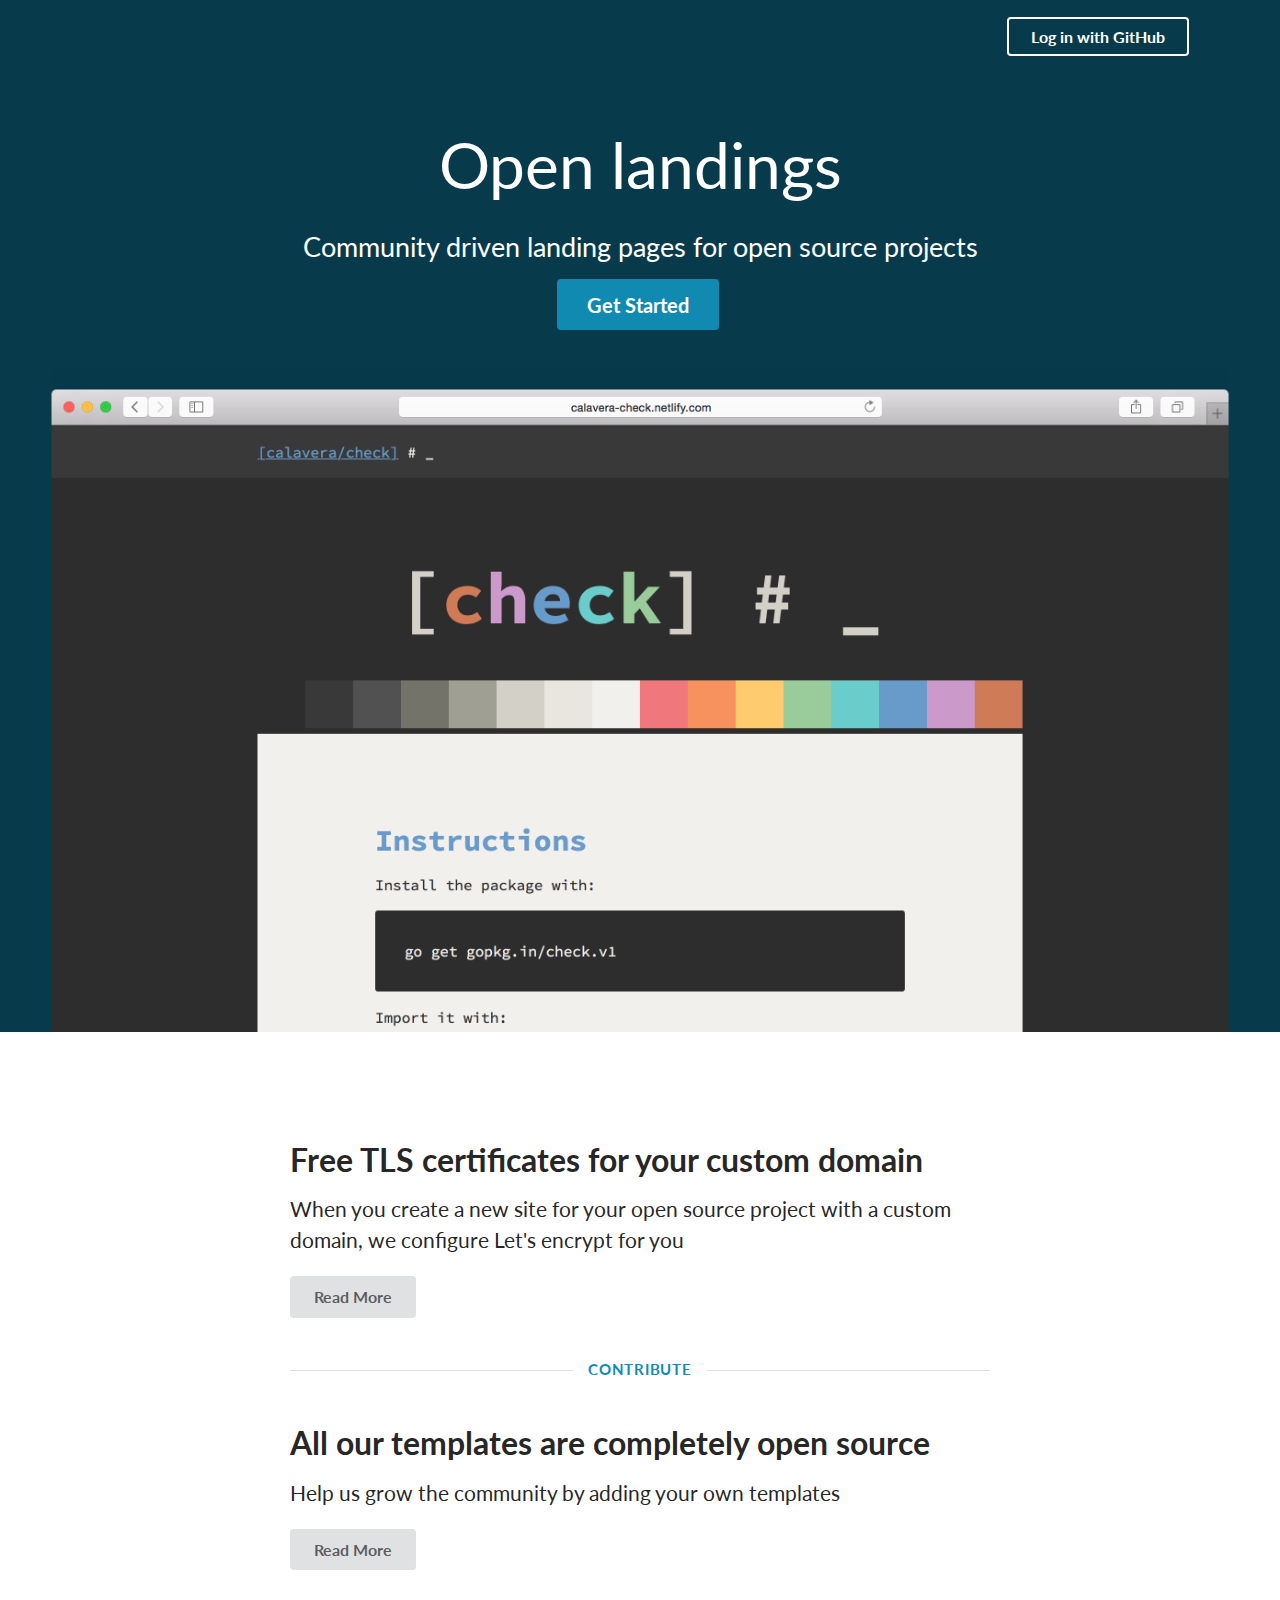
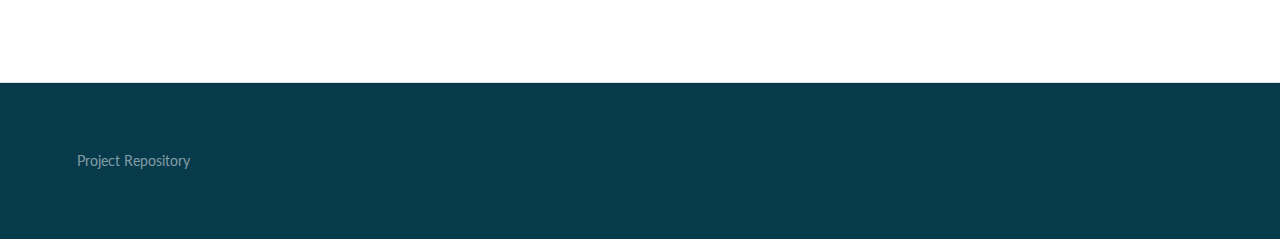
==== commit bd6ff0ad: "Add contribute link in the home page." ====
--- a/views/home/index.html
+++ b/views/home/index.html
@@ -62,7 +62,7 @@
       <p>When you create a new site for your open source project with a custom domain, we configure Let's encrypt for you</p>
       <a href="https://github.com/calavera/openlandings/blob/master/docs/Certificates.md" target="_blank" class="ui large button">Read More</a>
       <h4 class="ui horizontal header divider">
-        <a href="#">Contribute</a>
+        <a href="https://github.com/calavera/openlandings">Contribute</a>
       </h4>
       <h3 class="ui header">All our templates are completely open source</h3>
       <p>Help us grow the community by adding your own templates</p>
--- a/static/css/home.css
+++ b/static/css/home.css
@@ -92,7 +92,7 @@
 
 .slide {
   margin: 0 auto;
-  max-width: 700px;
+  max-width: 100%;
   position: absolute;
   left: 0;
   right: 0;
